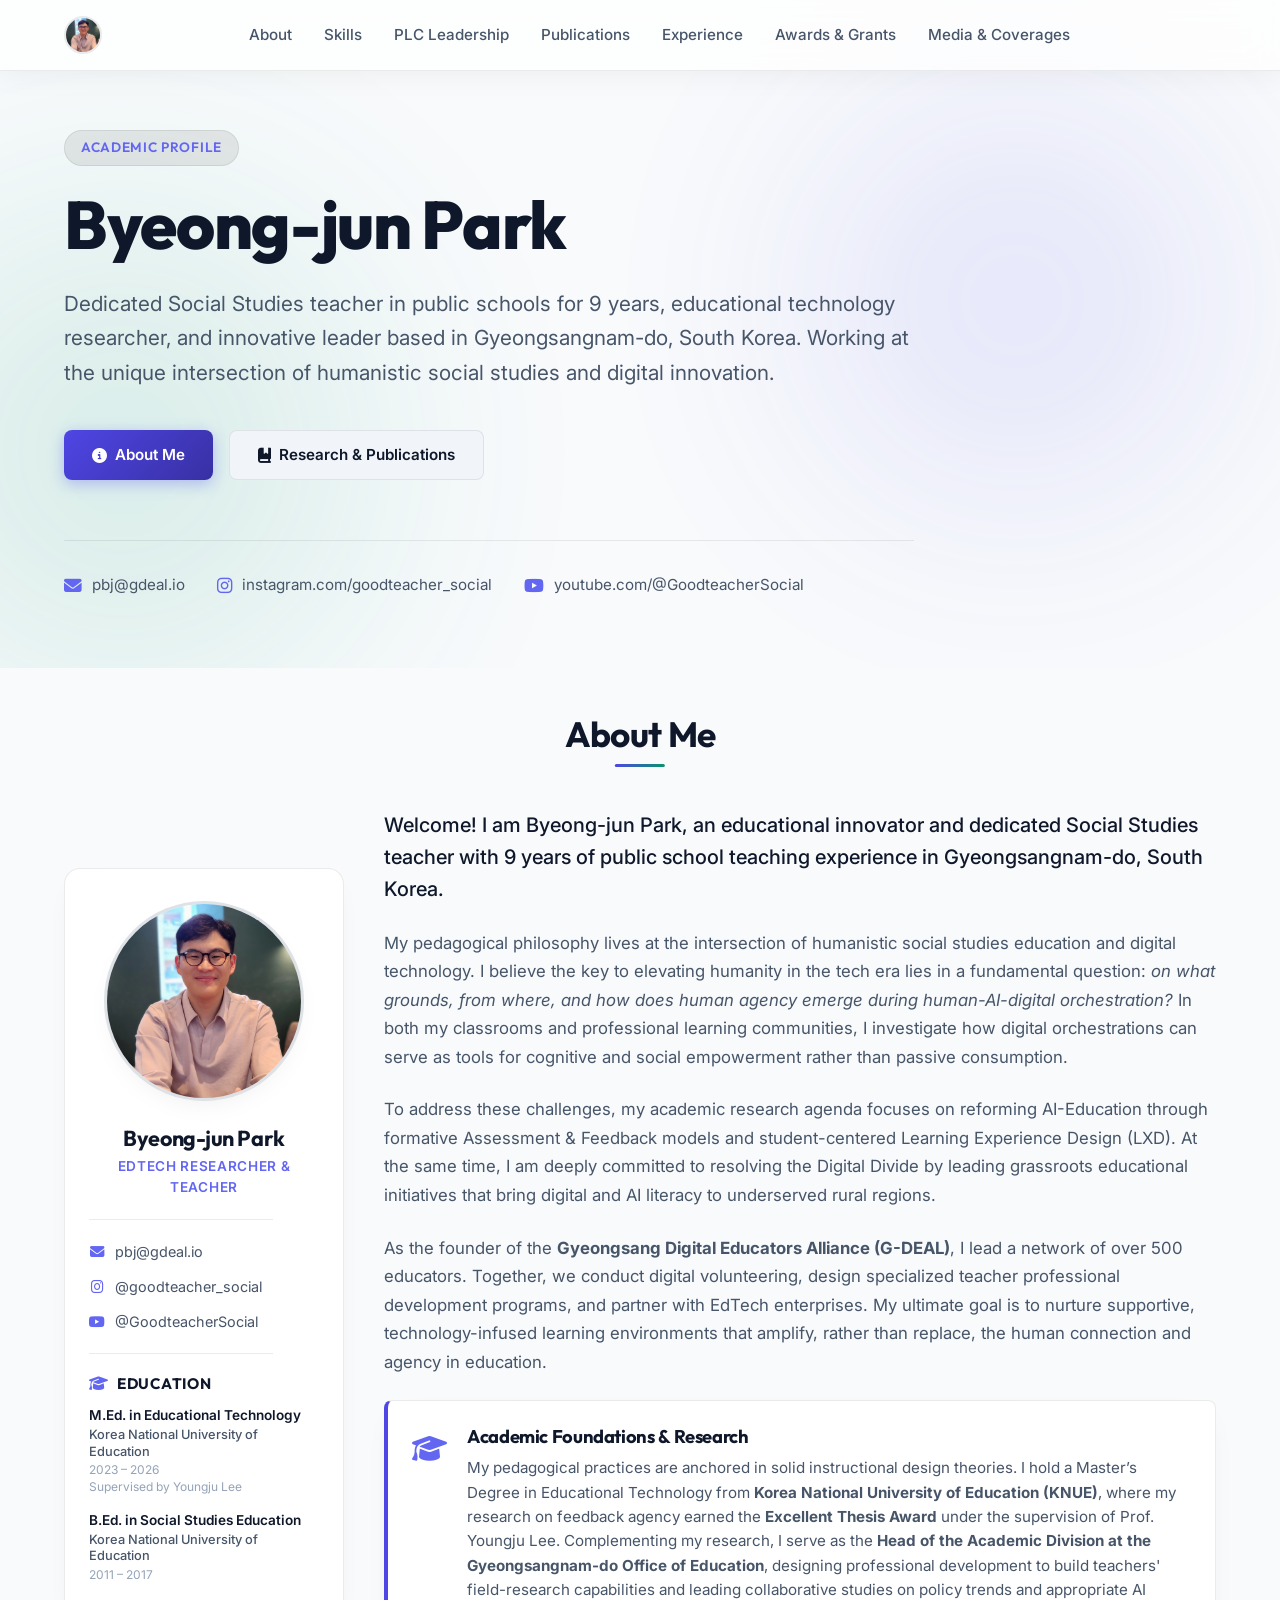
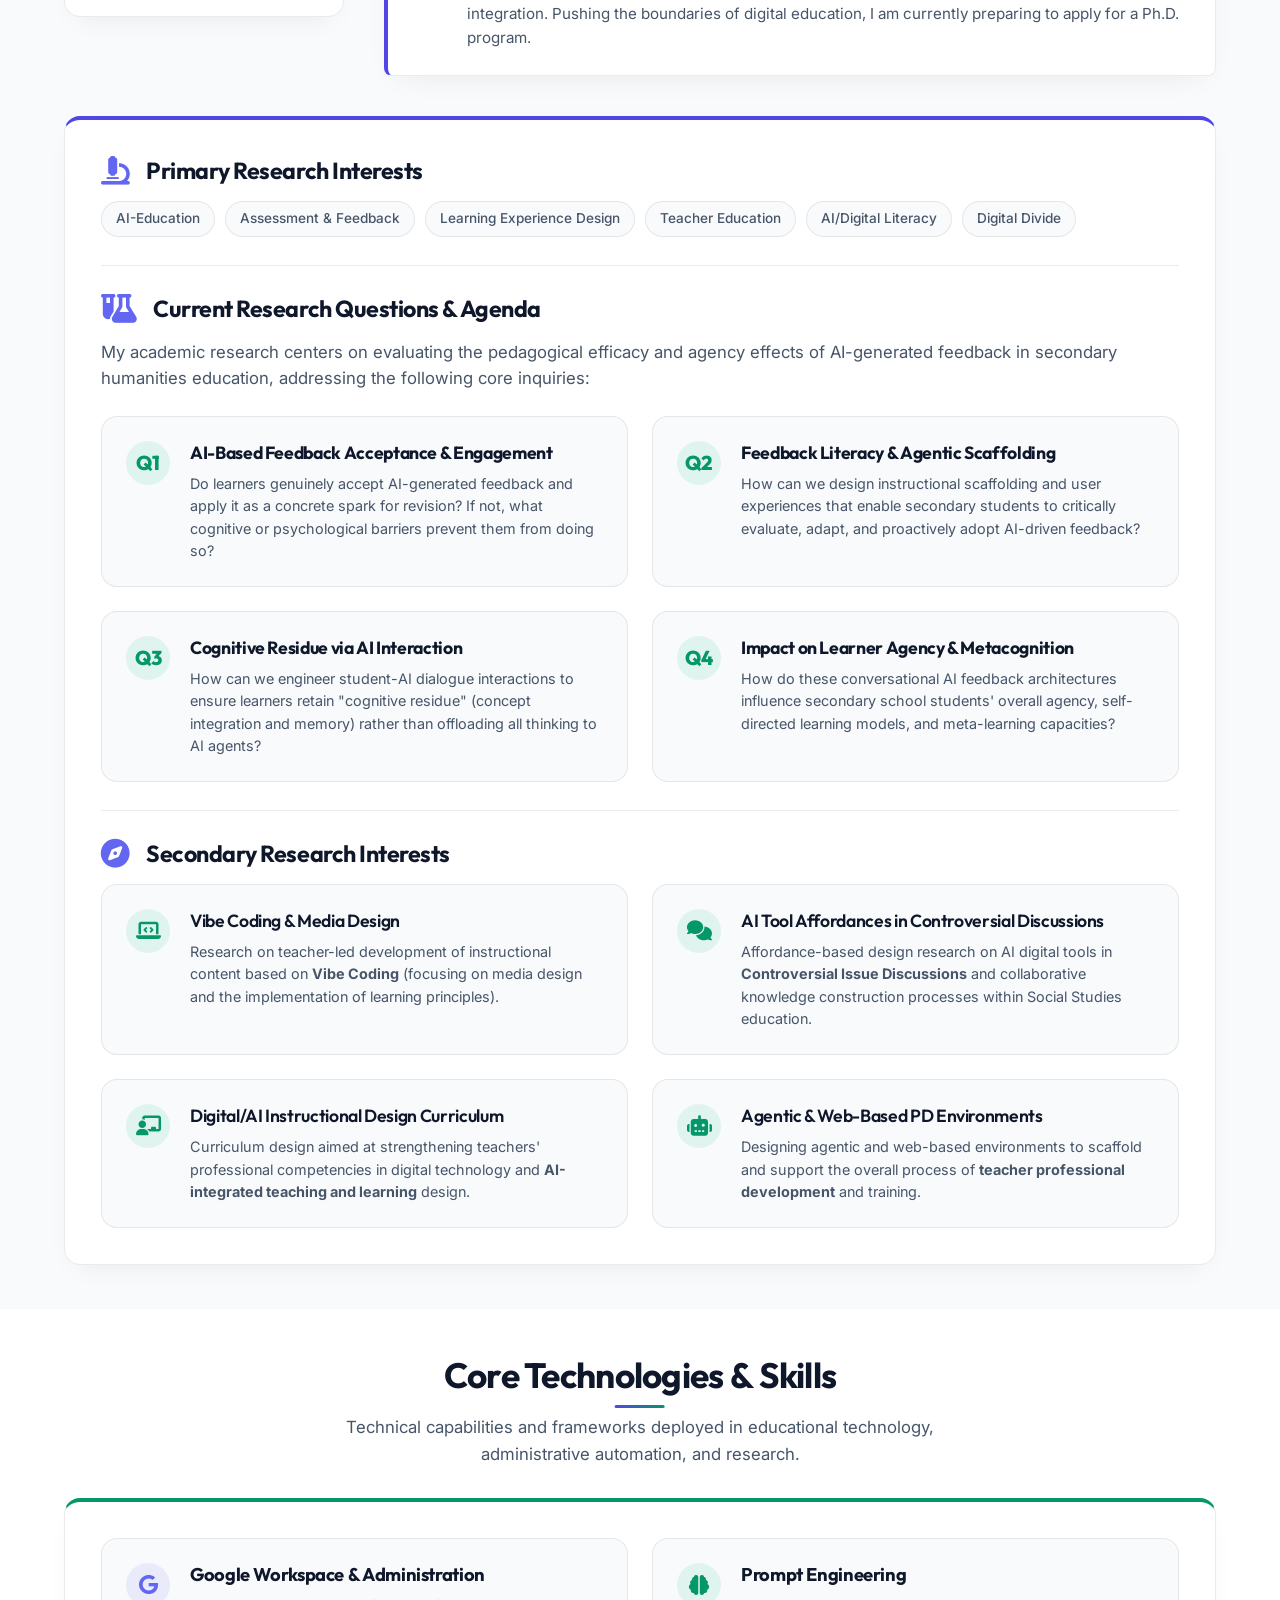
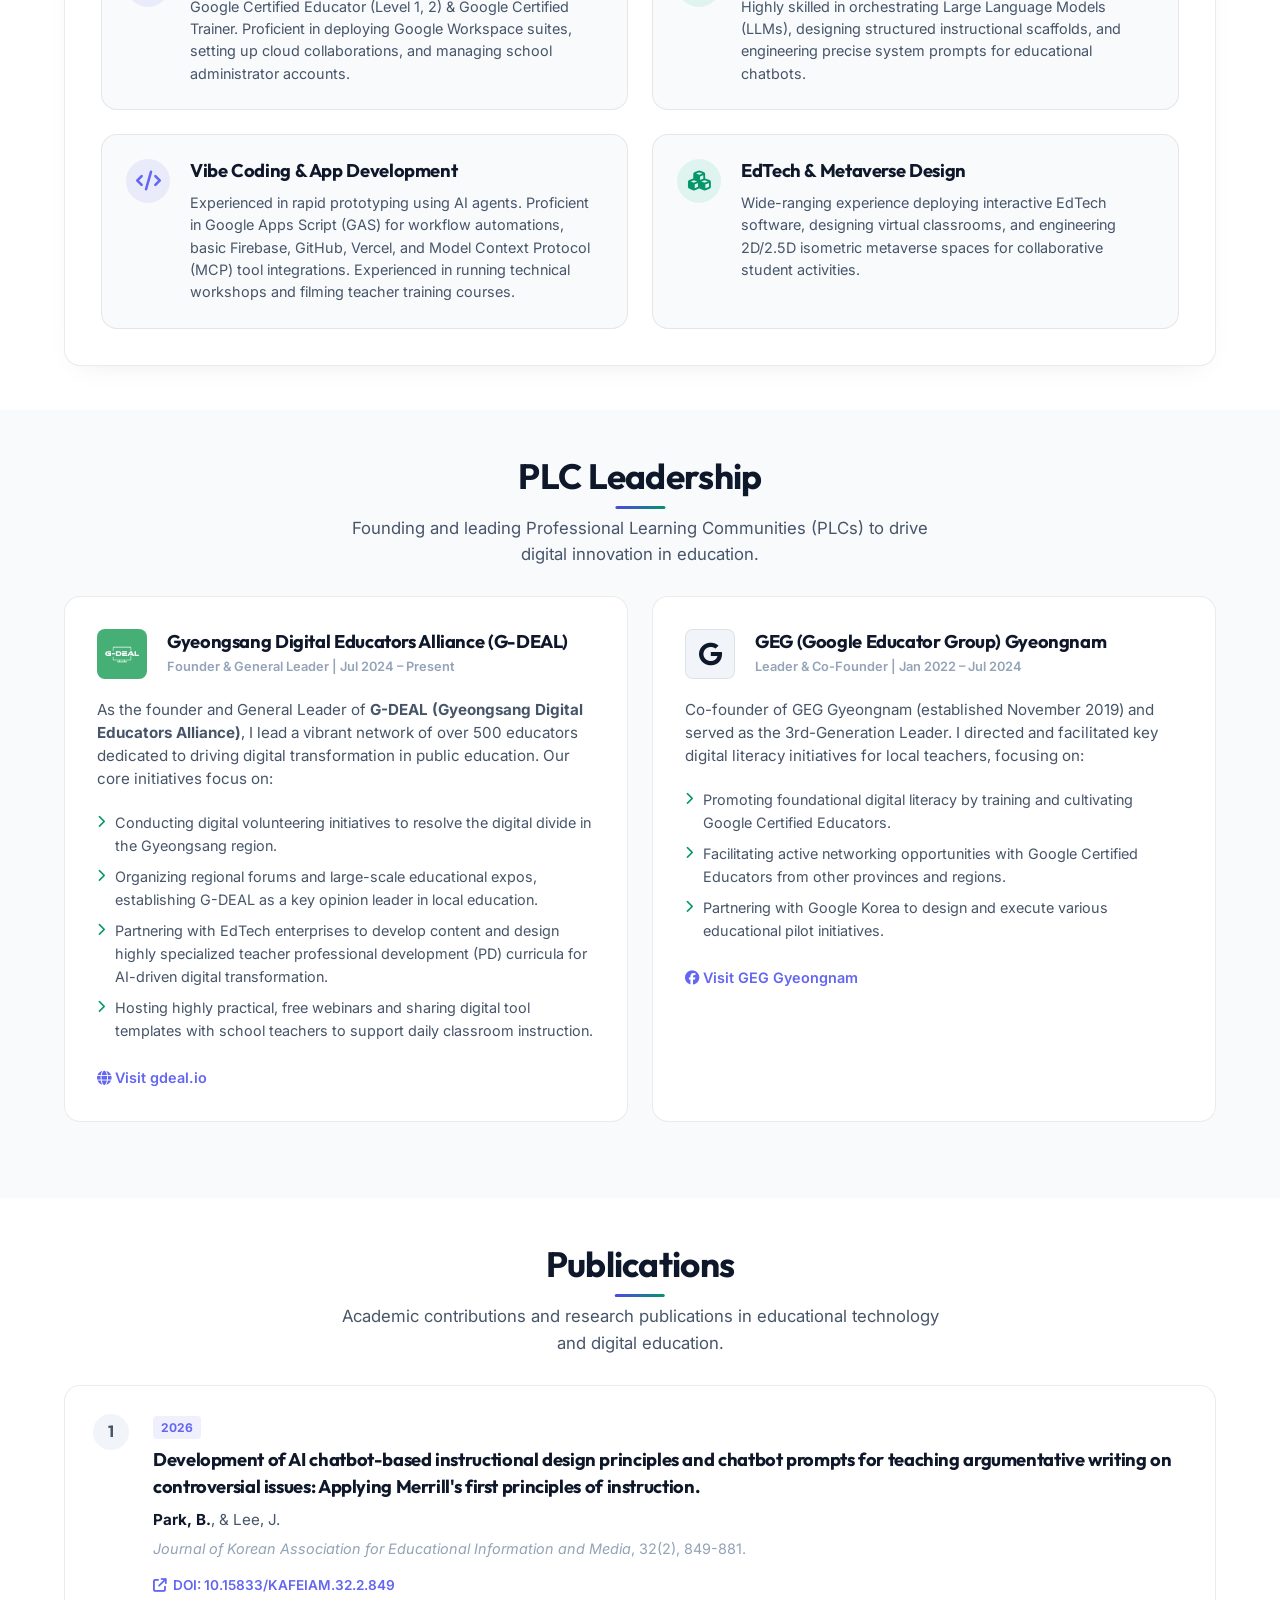
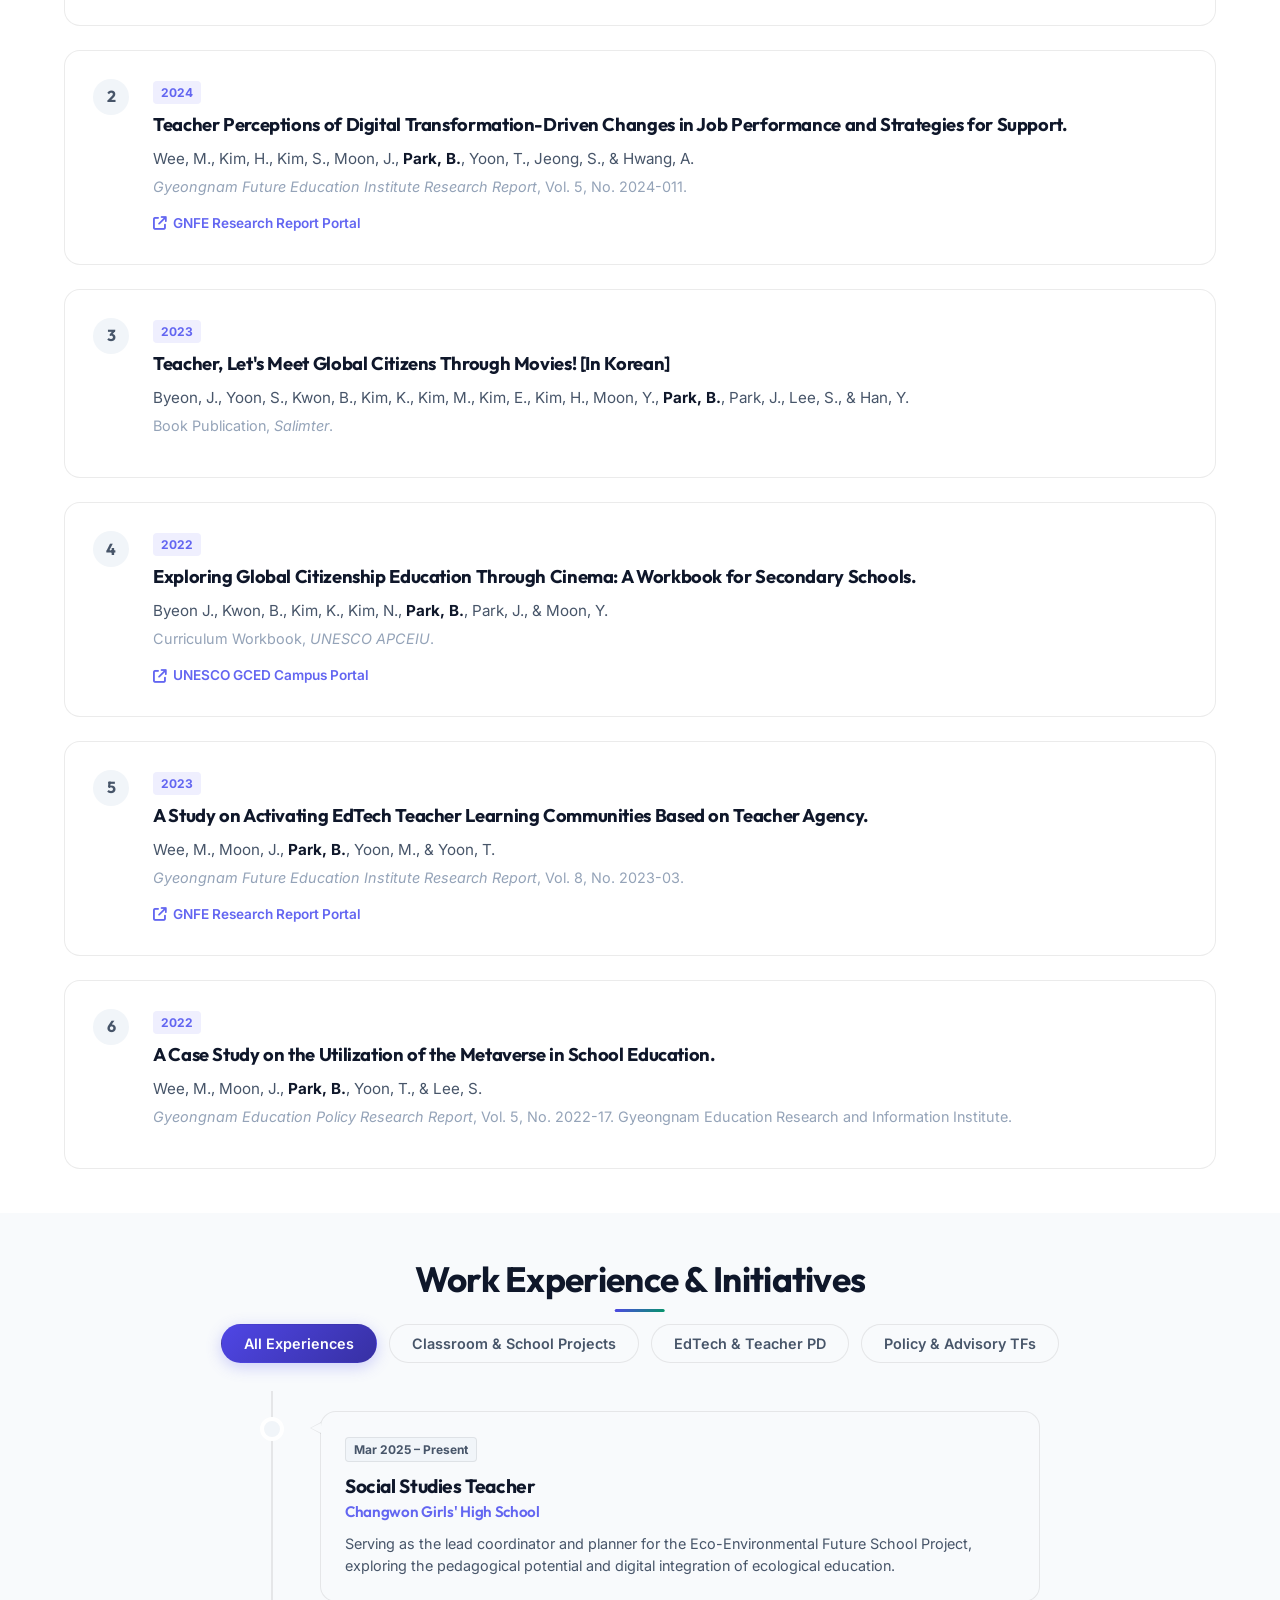
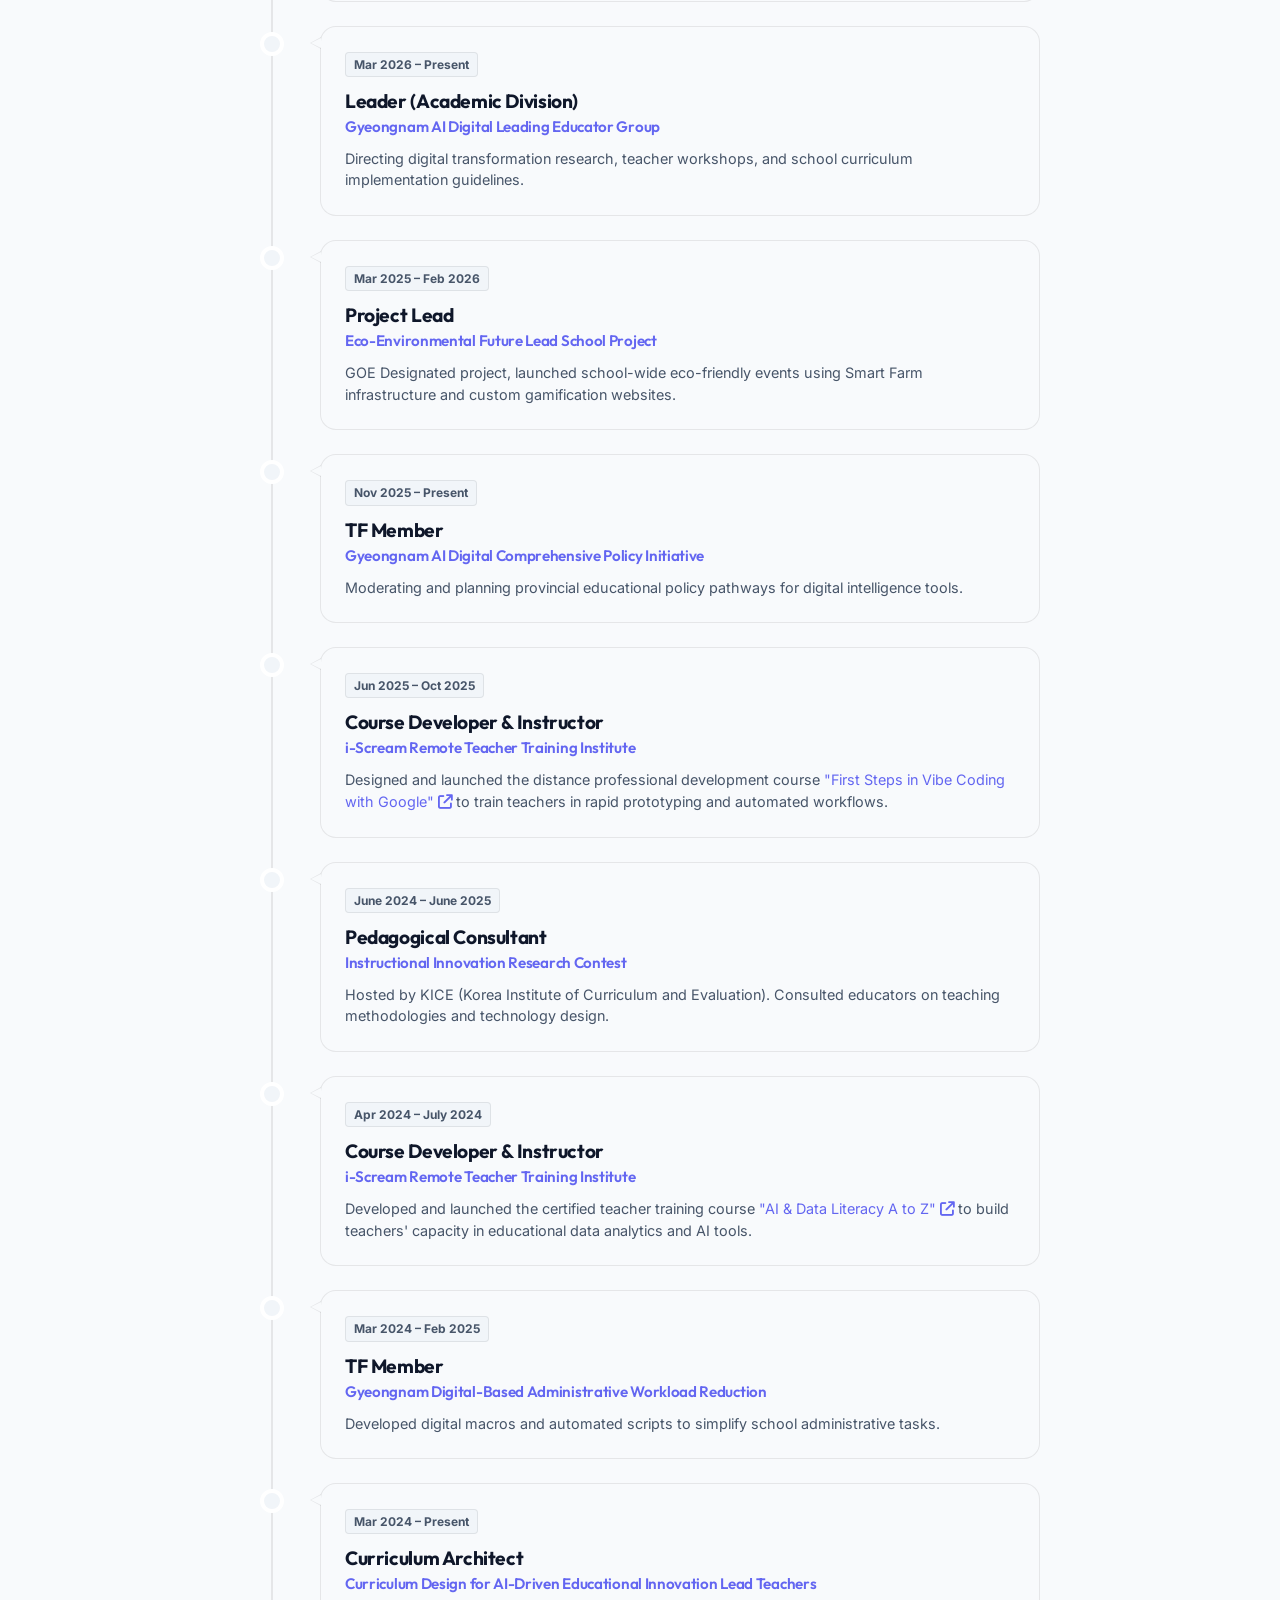
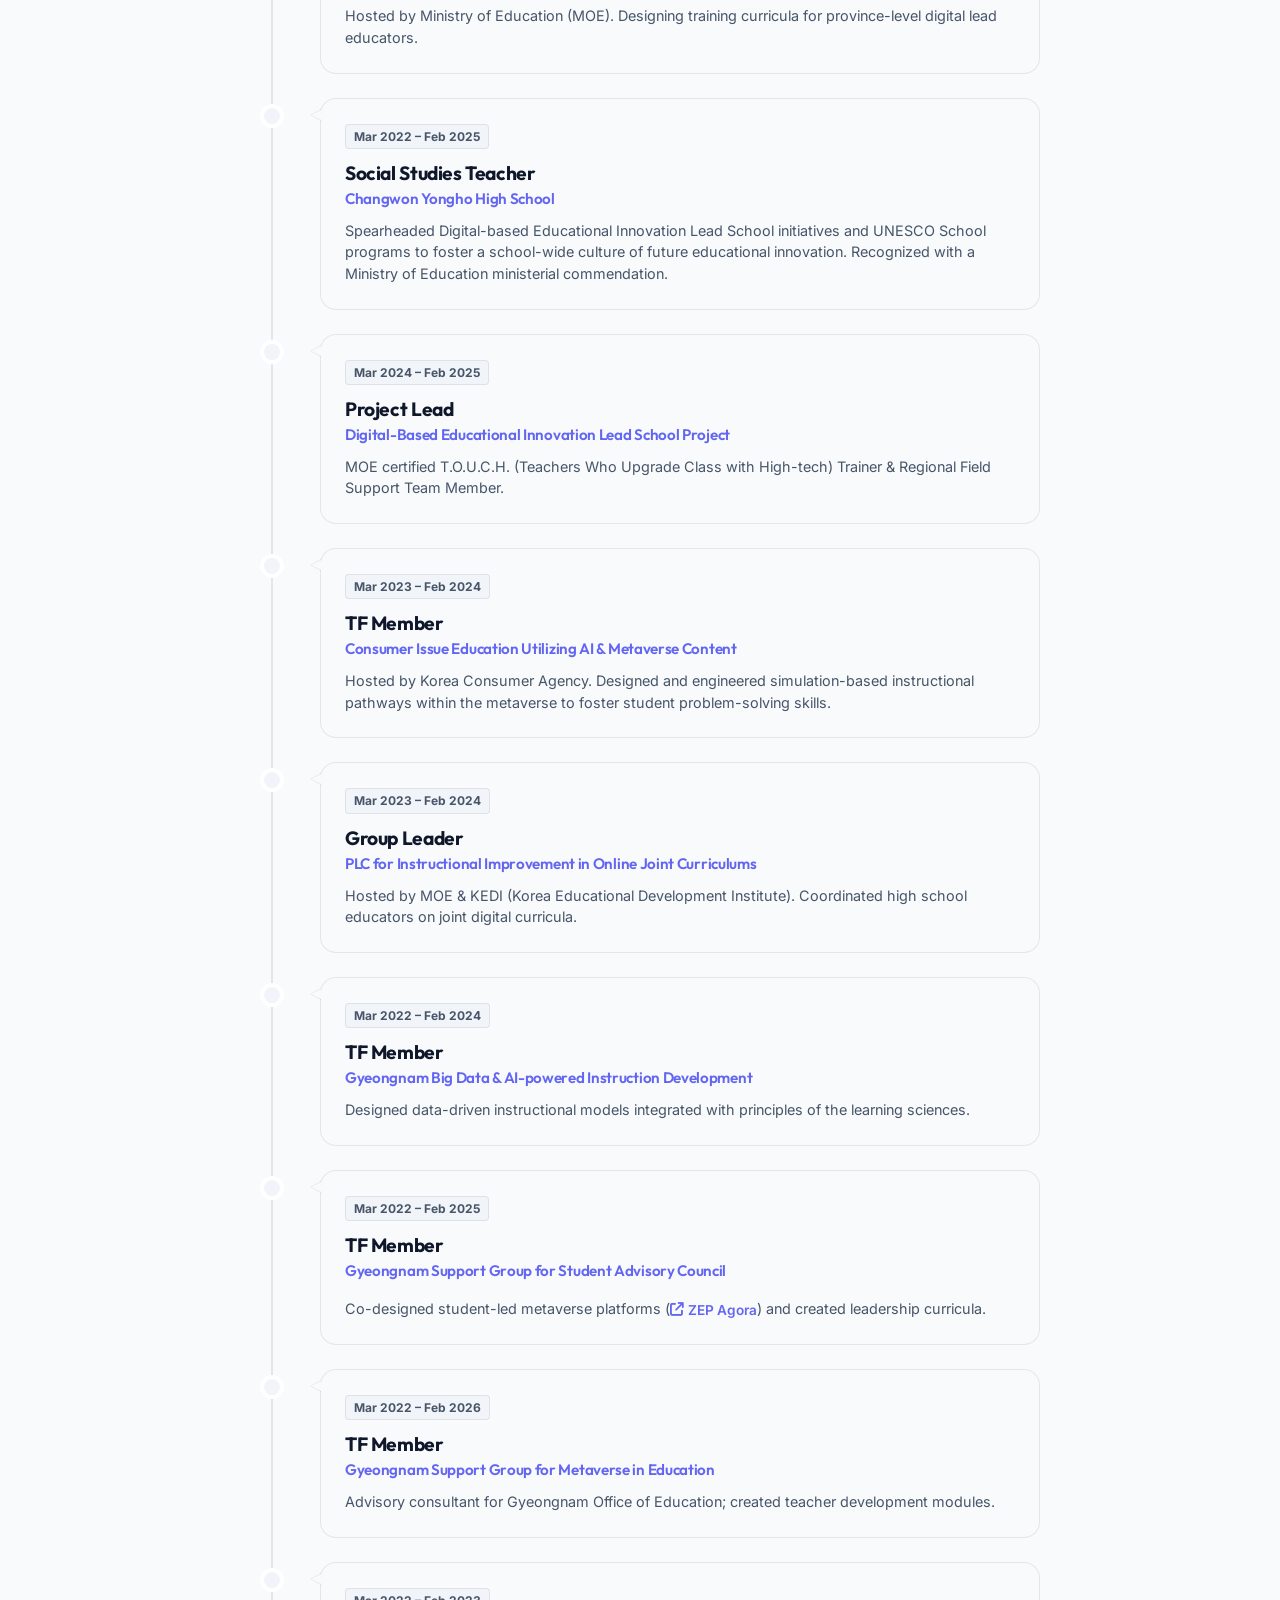
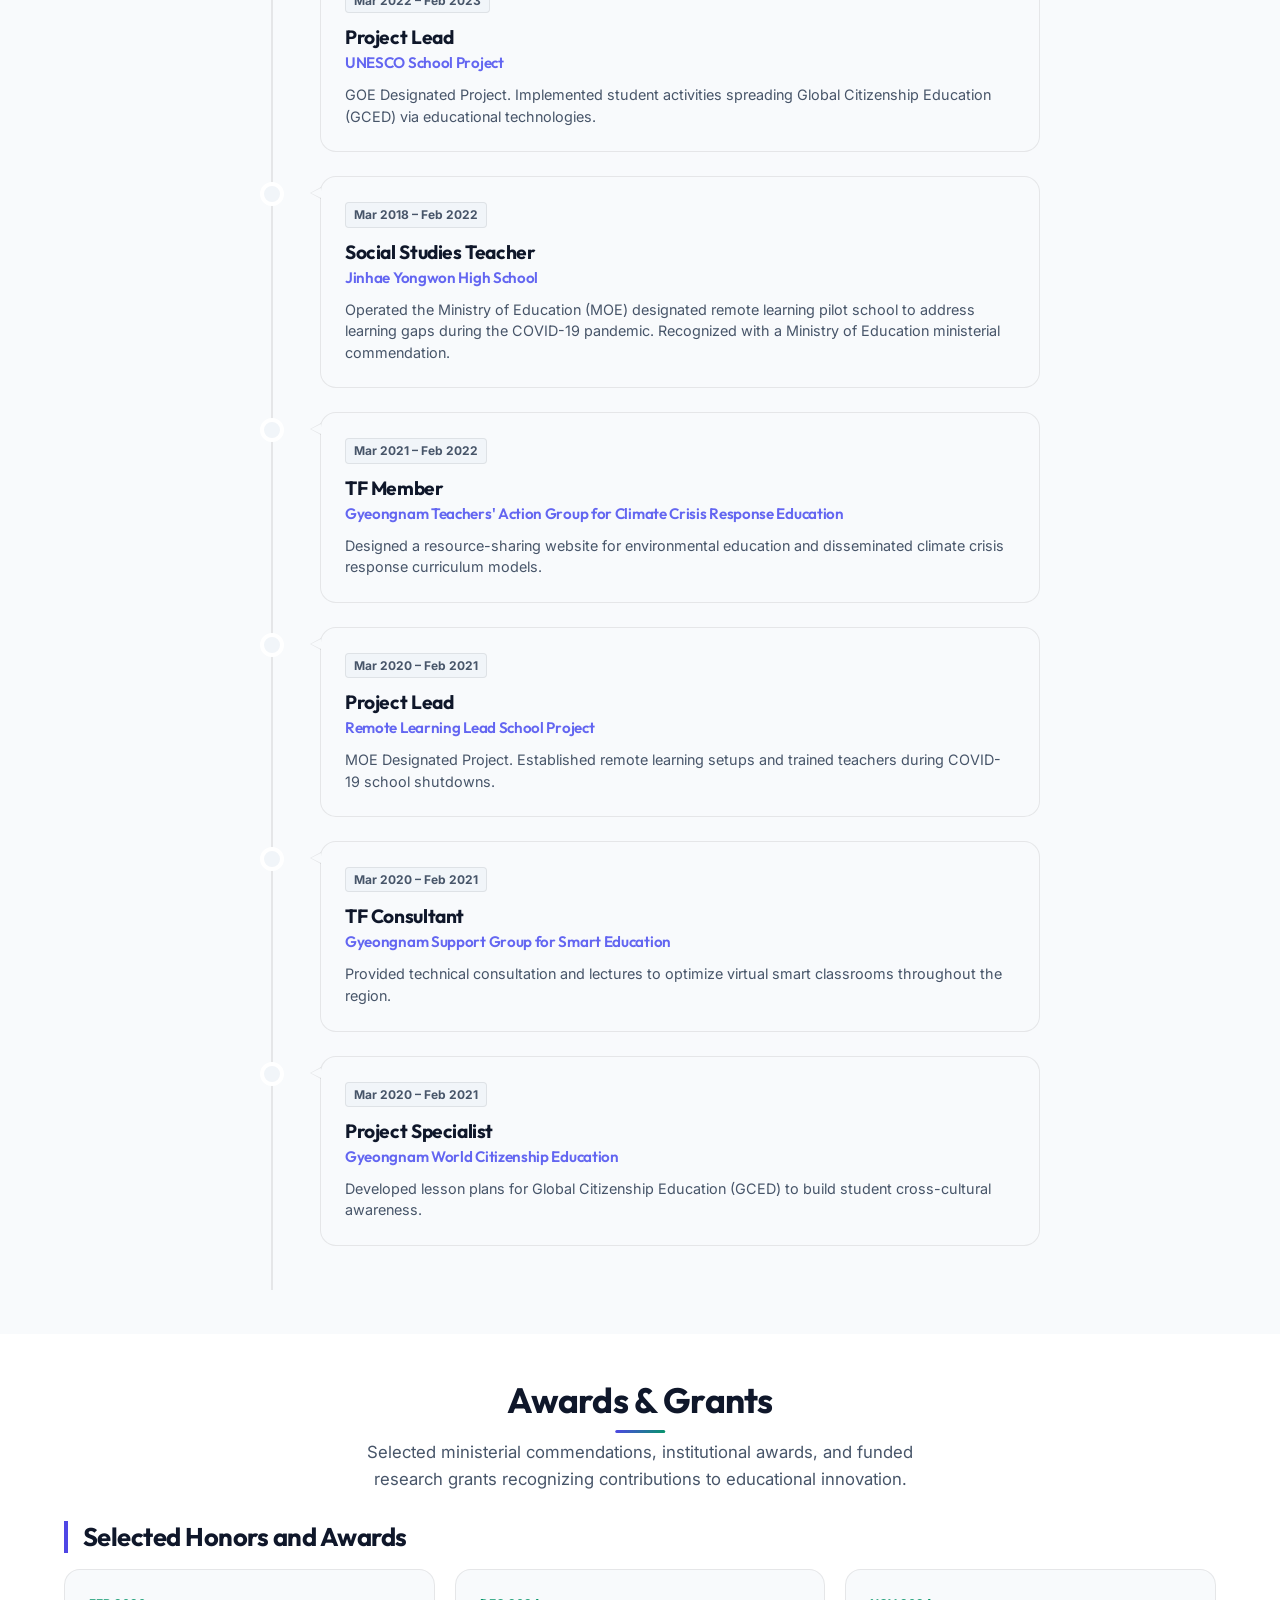
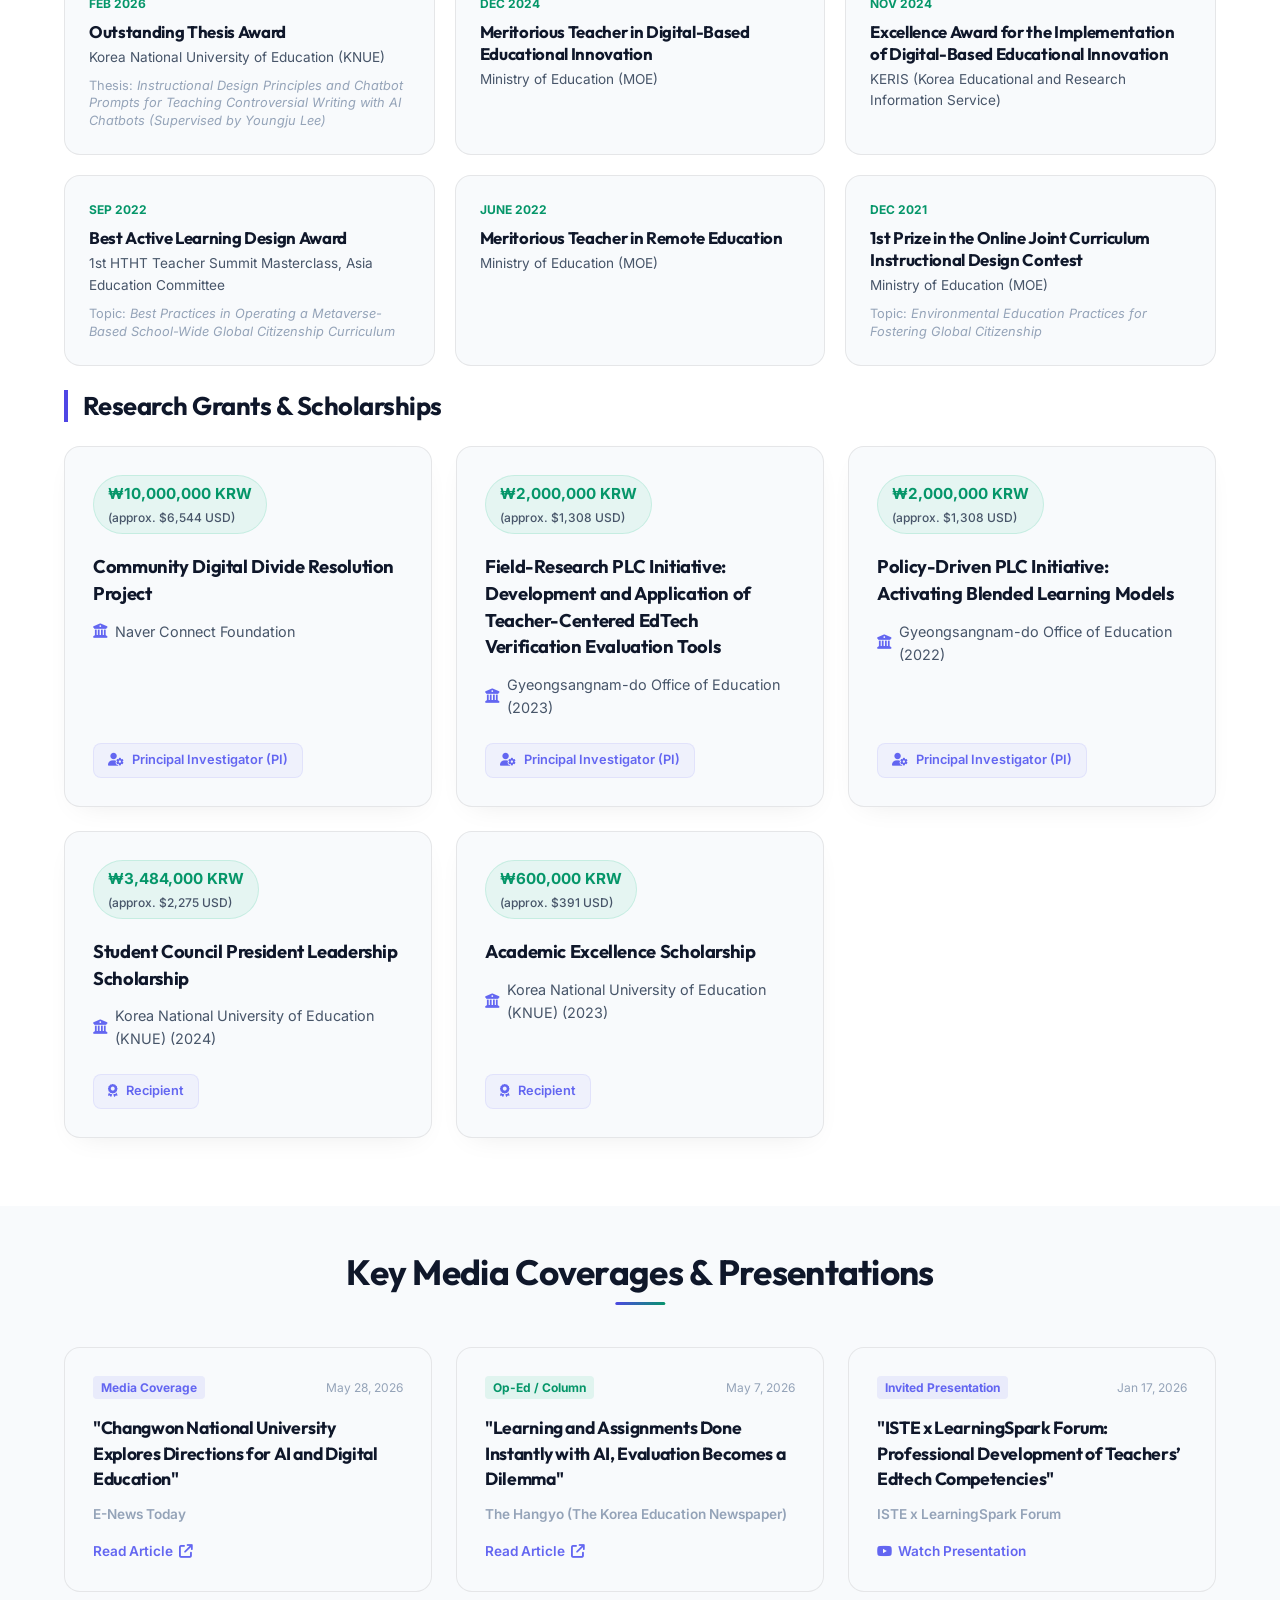
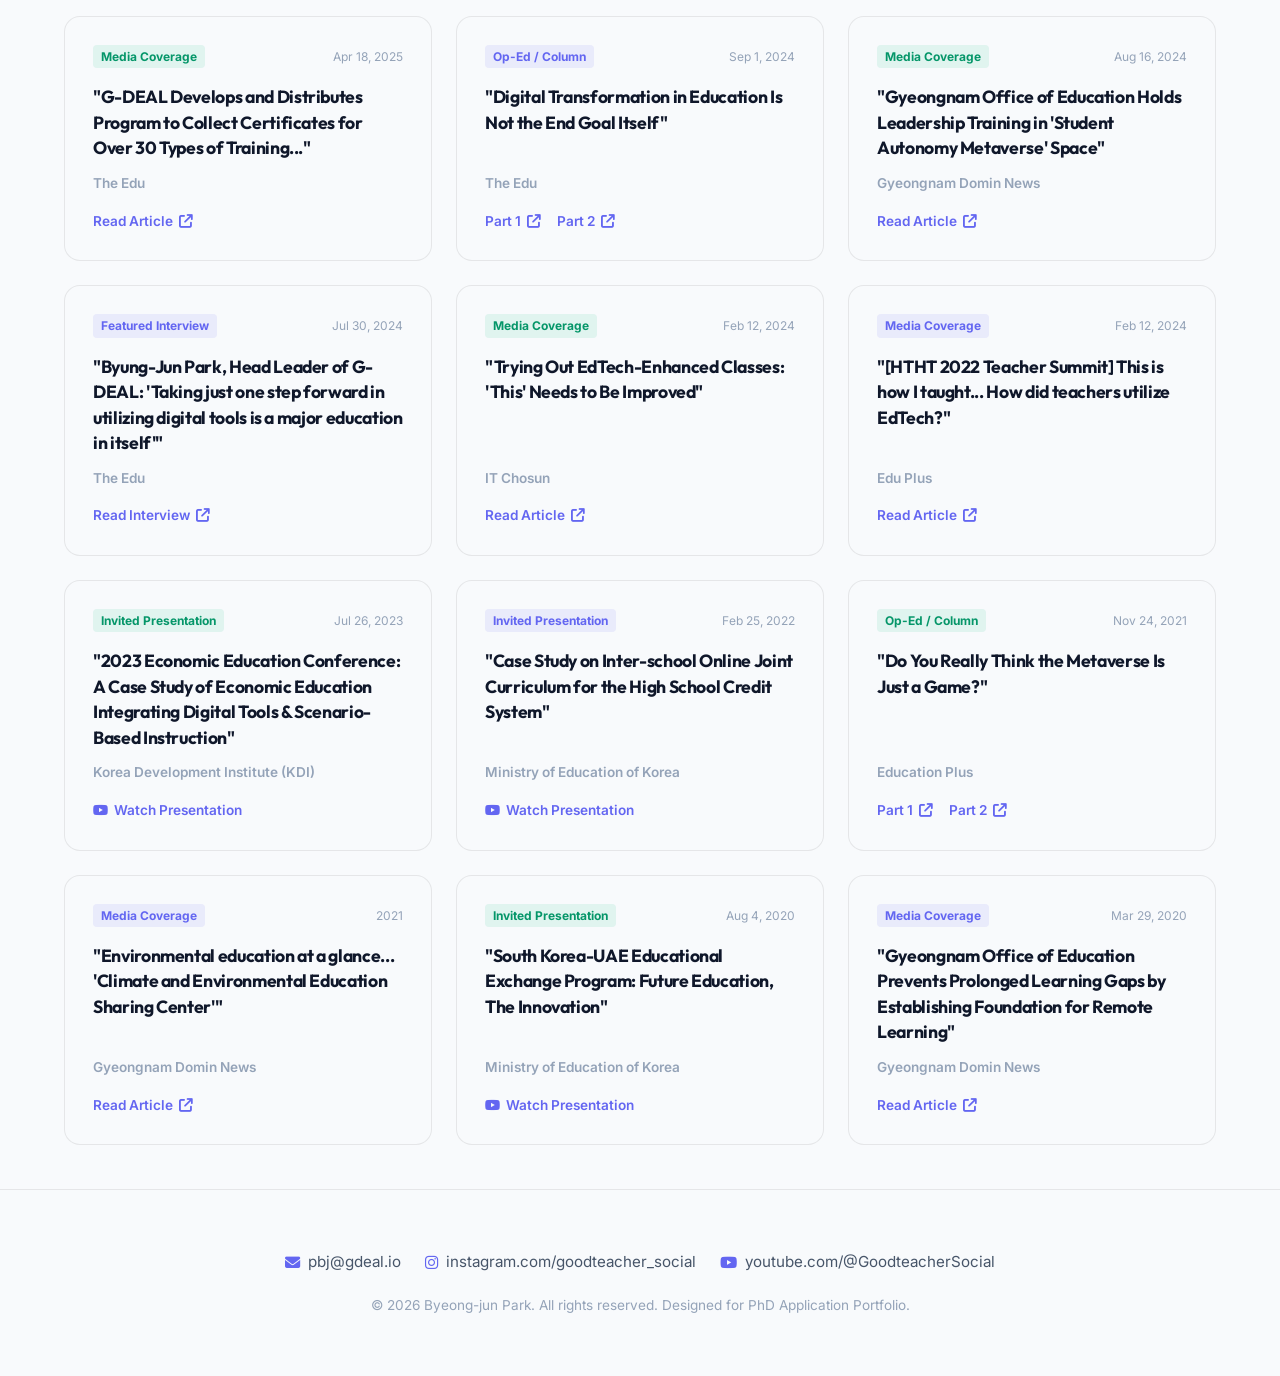
==== index.html @ 058508df "Design: center about layout items vertically for better height balance" ====
<!DOCTYPE html>
<html lang="en">
<head>
    <meta charset="UTF-8">
    <meta name="viewport" content="width=device-width, initial-scale=1.0">
    <title>Byeong-jun Park | Pioneer of EdTech & Vibe Coding</title>
    
    <!-- SEO Meta Tags -->
    <meta name="description" content="Academic profile of Byeong-jun Park: EdTech researcher, public school educator, founder of G-DEAL, and pioneer of 'Vibe Coding' in South Korea.">
    <meta name="keywords" content="Byeong-jun Park, EdTech, Vibe Coding, G-DEAL, Educational Technology, Seoul National University, SNU, KNUE, AI Education, South Korea, Portfolio">
    <meta name="author" content="Byeong-jun Park">
    
    <!-- Open Graph / Facebook -->
    <meta property="og:type" content="website">
    <meta property="og:url" content="https://byeongjunpark.github.io/introduce/">
    <meta property="og:title" content="Byeong-jun Park | Pioneer of EdTech & Vibe Coding">
    <meta property="og:description" content="Explore the educational innovations, 'Vibe Coding' projects, publications, and academic credentials of Byeong-jun Park.">
    <meta property="og:image" content="https://byeongjunpark.github.io/introduce/assets/og-image.png">

    <!-- Twitter -->
    <meta property="twitter:card" content="summary_large_image">
    <meta property="twitter:url" content="https://byeongjunpark.github.io/introduce/">
    <meta property="twitter:title" content="Byeong-jun Park | Pioneer of EdTech & Vibe Coding">
    <meta property="twitter:description" content="Explore the educational innovations, 'Vibe Coding' projects, publications, and academic credentials of Byeong-jun Park.">
    <meta property="twitter:image" content="https://byeongjunpark.github.io/introduce/assets/og-image.png">

    <!-- Google Fonts & FontAwesome -->
    <link rel="preconnect" href="https://fonts.googleapis.com">
    <link rel="preconnect" href="https://fonts.gstatic.com" crossorigin>
    <link href="https://fonts.googleapis.com/css2?family=Inter:wght@300;400;500;600;700&family=Outfit:wght@400;500;600;700;800&display=swap" rel="stylesheet">
    <link rel="stylesheet" href="https://cdnjs.cloudflare.com/ajax/libs/font-awesome/6.4.0/css/all.min.css">
    
    <!-- Stylesheet -->
    <link rel="stylesheet" href="style.css?v=1.6">
</head>
<body data-theme="light">
    <!-- Navigation -->
    <nav class="navbar" id="navbar">
        <div class="nav-container">
            <a href="#hero" class="nav-logo">
                <img src="profile.jpg" alt="Byeong-jun Park" class="nav-logo-img">
            </a>
            <ul class="nav-links">
                <li><a href="#about" class="nav-link">About</a></li>
                <li><a href="#skills" class="nav-link">Skills</a></li>
                <li><a href="#leadership-plcs" class="nav-link">PLC Leadership</a></li>
                <li><a href="#publications" class="nav-link">Publications</a></li>
                <li><a href="#experience" class="nav-link">Experience</a></li>
                <li><a href="#awards" class="nav-link">Awards & Grants</a></li>
                <li><a href="#media" class="nav-link">Media & Coverages</a></li>
            </ul>
            <div class="nav-actions">
                <button class="mobile-menu-toggle" id="mobile-menu-toggle" aria-label="Toggle navigation menu">
                    <i class="fa-solid fa-bars"></i>
                </button>
            </div>
        </div>
    </nav>

    <!-- Mobile Navigation Drawer -->
    <div class="mobile-nav" id="mobile-nav">
        <ul class="mobile-nav-links">
            <li><a href="#about" class="mobile-nav-link">About</a></li>
            <li><a href="#skills" class="mobile-nav-link">Skills</a></li>
            <li><a href="#leadership-plcs" class="mobile-nav-link">PLC Leadership</a></li>
            <li><a href="#publications" class="mobile-nav-link">Publications</a></li>
            <li><a href="#experience" class="mobile-nav-link">Experience</a></li>
            <li><a href="#awards" class="mobile-nav-link">Awards & Grants</a></li>
            <li><a href="#media" class="mobile-nav-link">Media & Coverages</a></li>
        </ul>
    </div>

    <!-- Hero Section -->
    <section class="hero-section" id="hero">
        <div class="hero-bg-shapes">
            <div class="shape shape-1"></div>
            <div class="shape shape-2"></div>
        </div>
        <div class="section-container hero-container">
            <div class="hero-content">
                <div class="badge fade-in">Academic Profile</div>
                <h1 class="hero-title fade-in">
                    Byeong-jun Park
                </h1>
                <p class="hero-subtitle fade-in">
                    Dedicated Social Studies teacher in public schools for 9 years, educational technology researcher, and innovative leader based in Gyeongsangnam-do, South Korea. Working at the unique intersection of humanistic social studies and digital innovation.
                </p>
                <div class="hero-cta fade-in">
                    <a href="#about" class="btn btn-primary"><i class="fa-solid fa-circle-info"></i> About Me</a>
                    <a href="#publications" class="btn btn-secondary"><i class="fa-solid fa-book-bookmark"></i> Research & Publications</a>
                </div>
                <div class="hero-meta fade-in">
                    <div class="meta-item">
                        <i class="fa-solid fa-envelope"></i>
                        <a href="mailto:pbj@gdeal.io">pbj@gdeal.io</a>
                    </div>
                    <div class="meta-item">
                        <i class="fa-brands fa-instagram"></i>
                        <a href="https://instagram.com/goodteacher_social" target="_blank">instagram.com/goodteacher_social</a>
                    </div>
                    <div class="meta-item">
                        <i class="fa-brands fa-youtube"></i>
                        <a href="https://www.youtube.com/@GoodteacherSocial" target="_blank">youtube.com/@GoodteacherSocial</a>
                    </div>
                </div>
            </div>
        </div>
    </section>

    <!-- About Section -->
    <section class="about-section" id="about">
        <div class="section-container">
            <h2 class="section-title text-center">About Me</h2>
            
            <div class="about-academic-layout">
                <!-- Left: Profile Photo Sidebar -->
                <div class="profile-sidebar-card">
                    <div class="profile-img-container">
                        <img src="profile.jpg" alt="Byeong-jun Park" class="profile-img" onerror="this.style.display='none'; document.getElementById('profile-fallback').style.display='flex';">
                        <div id="profile-fallback" class="profile-fallback">
                            <i class="fa-solid fa-user-tie"></i>
                            <span class="fallback-text">Photo Placeholder<br><small>Place photo as profile.jpg in main folder</small></span>
                        </div>
                    </div>
                    <div class="profile-quick-details">
                        <h3>Byeong-jun Park</h3>
                        <p class="position">EdTech Researcher & Teacher</p>
                        <div class="sidebar-divider"></div>
                        <div class="sidebar-contact-info">
                            <a href="mailto:pbj@gdeal.io"><i class="fa-solid fa-envelope"></i> pbj@gdeal.io</a>
                            <a href="https://instagram.com/goodteacher_social" target="_blank"><i class="fa-brands fa-instagram"></i> @goodteacher_social</a>
                            <a href="https://www.youtube.com/@GoodteacherSocial" target="_blank"><i class="fa-brands fa-youtube"></i> @GoodteacherSocial</a>
                        </div>
                        <div class="sidebar-divider"></div>
                        <div class="sidebar-education">
                            <h4><i class="fa-solid fa-graduation-cap"></i> Education</h4>
                            <div class="edu-item">
                                <span class="edu-degree">M.Ed. in Educational Technology</span>
                                <span class="edu-school">Korea National University of Education</span>
                                <span class="edu-meta">2023 – 2026<br><small>Supervised by Youngju Lee</small></span>
                            </div>
                            <div class="edu-item">
                                <span class="edu-degree">B.Ed. in Social Studies Education</span>
                                <span class="edu-school">Korea National University of Education</span>
                                <span class="edu-meta">2011 – 2017</span>
                            </div>
                        </div>
                    </div>
                </div>

                <!-- Right: Detailed Credentials & Narrative -->
                <div class="about-academic-text">
                    <p class="lead">
                        Welcome! I am Byeong-jun Park, an educational innovator and dedicated Social Studies teacher with 9 years of public school teaching experience in Gyeongsangnam-do, South Korea.
                    </p>
                    <p>
                        My pedagogical philosophy lives at the intersection of humanistic social studies education and digital technology. I believe the key to elevating humanity in the tech era lies in a fundamental question: <em>on what grounds, from where, and how does human agency emerge during human-AI-digital orchestration?</em> In both my classrooms and professional learning communities, I investigate how digital orchestrations can serve as tools for cognitive and social empowerment rather than passive consumption.
                    </p>
                    <p>
                        To address these challenges, my academic research agenda focuses on reforming AI-Education through formative Assessment & Feedback models and student-centered Learning Experience Design (LXD). At the same time, I am deeply committed to resolving the Digital Divide by leading grassroots educational initiatives that bring digital and AI literacy to underserved rural regions.
                    </p>
                    <p>
                        As the founder of the <strong>Gyeongsang Digital Educators Alliance (G-DEAL)</strong>, I lead a network of over 500 educators. Together, we conduct digital volunteering, design specialized teacher professional development programs, and partner with EdTech enterprises. My ultimate goal is to nurture supportive, technology-infused learning environments that amplify, rather than replace, the human connection and agency in education.
                    </p>
                    
                    <div class="academic-callout">
                        <div class="callout-icon"><i class="fa-solid fa-graduation-cap"></i></div>
                        <div class="callout-content">
                            <h4>Academic Foundations & Research</h4>
                            <p>
                                My pedagogical practices are anchored in solid instructional design theories. I hold a Master’s Degree in Educational Technology from <strong>Korea National University of Education (KNUE)</strong>, where my research on feedback agency earned the <strong>Excellent Thesis Award</strong> under the supervision of Prof. Youngju Lee. Complementing my research, I serve as the <strong>Head of the Academic Division at the Gyeongsangnam-do Office of Education</strong>, designing professional development to build teachers' field-research capabilities and leading collaborative studies on policy trends and appropriate AI integration. Pushing the boundaries of digital education, I am currently preparing to apply for a Ph.D. program.
                            </p>
                        </div>
                    </div>

                </div>
            </div>

            <!-- Research Agenda block -->
            <div class="research-agenda-block">
                <div class="interests-container">
                    <div class="agenda-header">
                        <i class="fa-solid fa-microscope"></i>
                        <h3>Primary Research Interests</h3>
                    </div>
                    <div class="interests-tags" style="margin-top: 16px;">
                        <span class="interest-tag">AI-Education</span>
                        <span class="interest-tag">Assessment & Feedback</span>
                        <span class="interest-tag">Learning Experience Design</span>
                        <span class="interest-tag">Teacher Education</span>
                        <span class="interest-tag">AI/Digital Literacy</span>
                        <span class="interest-tag">Digital Divide</span>
                    </div>
                </div>

                <div class="interests-divider"></div>

                <div class="agenda-header">
                    <i class="fa-solid fa-flask-vial"></i>
                    <h3>Current Research Questions & Agenda</h3>
                </div>
                <p class="agenda-intro">My academic research centers on evaluating the pedagogical efficacy and agency effects of AI-generated feedback in secondary humanities education, addressing the following core inquiries:</p>
                <div class="agenda-grid">
                    <div class="agenda-card-item">
                        <span class="agenda-num">Q1</span>
                        <div class="agenda-body">
                            <h4>AI-Based Feedback Acceptance & Engagement</h4>
                            <p>Do learners genuinely accept AI-generated feedback and apply it as a concrete spark for revision? If not, what cognitive or psychological barriers prevent them from doing so?</p>
                        </div>
                    </div>
                    <div class="agenda-card-item">
                        <span class="agenda-num">Q2</span>
                        <div class="agenda-body">
                            <h4>Feedback Literacy & Agentic Scaffolding</h4>
                            <p>How can we design instructional scaffolding and user experiences that enable secondary students to critically evaluate, adapt, and proactively adopt AI-driven feedback?</p>
                        </div>
                    </div>
                    <div class="agenda-card-item">
                        <span class="agenda-num">Q3</span>
                        <div class="agenda-body">
                            <h4>Cognitive Residue via AI Interaction</h4>
                            <p>How can we engineer student-AI dialogue interactions to ensure learners retain "cognitive residue" (concept integration and memory) rather than offloading all thinking to AI agents?</p>
                        </div>
                    </div>
                    <div class="agenda-card-item">
                        <span class="agenda-num">Q4</span>
                        <div class="agenda-body">
                            <h4>Impact on Learner Agency & Metacognition</h4>
                            <p>How do these conversational AI feedback architectures influence secondary school students' overall agency, self-directed learning models, and meta-learning capacities?</p>
                        </div>
                    </div>
                </div>

                <div class="interests-divider"></div>

                <!-- Secondary Research Interests -->
                <div class="secondary-interests-section">
                    <div class="agenda-header">
                        <i class="fa-solid fa-compass"></i>
                        <h3>Secondary Research Interests</h3>
                    </div>
                    <div class="secondary-interests-grid">
                        <div class="secondary-card-item">
                            <div class="secondary-icon-badge">
                                <i class="fa-solid fa-laptop-code"></i>
                            </div>
                            <div class="secondary-body">
                                <h4>Vibe Coding & Media Design</h4>
                                <p>Research on teacher-led development of instructional content based on <strong>Vibe Coding</strong> (focusing on media design and the implementation of learning principles).</p>
                            </div>
                        </div>
                        <div class="secondary-card-item">
                            <div class="secondary-icon-badge">
                                <i class="fa-solid fa-comments"></i>
                            </div>
                            <div class="secondary-body">
                                <h4>AI Tool Affordances in Controversial Discussions</h4>
                                <p>Affordance-based design research on AI digital tools in <strong>Controversial Issue Discussions</strong> and collaborative knowledge construction processes within Social Studies education.</p>
                            </div>
                        </div>
                        <div class="secondary-card-item">
                            <div class="secondary-icon-badge">
                                <i class="fa-solid fa-chalkboard-user"></i>
                            </div>
                            <div class="secondary-body">
                                <h4>Digital/AI Instructional Design Curriculum</h4>
                                <p>Curriculum design aimed at strengthening teachers' professional competencies in digital technology and <strong>AI-integrated teaching and learning</strong> design.</p>
                            </div>
                        </div>
                        <div class="secondary-card-item">
                            <div class="secondary-icon-badge">
                                <i class="fa-solid fa-robot"></i>
                            </div>
                            <div class="secondary-body">
                                <h4>Agentic & Web-Based PD Environments</h4>
                                <p>Designing agentic and web-based environments to scaffold and support the overall process of <strong>teacher professional development</strong> and training.</p>
                            </div>
                        </div>
                    </div>
                </div>
            </div>
        </div>
    </section>

    <!-- Skills Section -->
    <section class="skills-section" id="skills">
        <div class="section-container">
            <h2 class="section-title text-center">Core Technologies & Skills</h2>
            <p class="section-subtitle text-center">
                Technical capabilities and frameworks deployed in educational technology, administrative automation, and research.
            </p>
            <div class="skills-block">
                <div class="skills-grid-detailed">
                    <!-- Skill 1 -->
                    <div class="skill-item-card">
                        <span class="skill-item-icon"><i class="fa-brands fa-google"></i></span>
                        <div class="skill-item-body">
                            <h4>Google Workspace & Administration</h4>
                            <p>Google Certified Educator (Level 1, 2) & Google Certified Trainer. Proficient in deploying Google Workspace suites, setting up cloud collaborations, and managing school administrator accounts.</p>
                        </div>
                    </div>
                    <!-- Skill 2 -->
                    <div class="skill-item-card">
                        <span class="skill-item-icon"><i class="fa-solid fa-brain"></i></span>
                        <div class="skill-item-body">
                            <h4>Prompt Engineering</h4>
                            <p>Highly skilled in orchestrating Large Language Models (LLMs), designing structured instructional scaffolds, and engineering precise system prompts for educational chatbots.</p>
                        </div>
                    </div>
                    <!-- Skill 3 -->
                    <div class="skill-item-card">
                        <span class="skill-item-icon"><i class="fa-solid fa-code"></i></span>
                        <div class="skill-item-body">
                            <h4>Vibe Coding & App Development</h4>
                            <p>Experienced in rapid prototyping using AI agents. Proficient in Google Apps Script (GAS) for workflow automations, basic Firebase, GitHub, Vercel, and Model Context Protocol (MCP) tool integrations. Experienced in running technical workshops and filming teacher training courses.</p>
                        </div>
                    </div>
                    <!-- Skill 5 -->
                    <div class="skill-item-card">
                        <span class="skill-item-icon"><i class="fa-solid fa-cubes"></i></span>
                        <div class="skill-item-body">
                            <h4>EdTech & Metaverse Design</h4>
                            <p>Wide-ranging experience deploying interactive EdTech software, designing virtual classrooms, and engineering 2D/2.5D isometric metaverse spaces for collaborative student activities.</p>
                        </div>
                    </div>
                </div>
            </div>
        </div>
    </section>

    <!-- Leadership in PLCs Section -->
    <section class="leadership-plcs-section" id="leadership-plcs">
        <div class="section-container">
            <h2 class="section-title text-center">PLC Leadership</h2>
            <p class="section-subtitle text-center">Founding and leading Professional Learning Communities (PLCs) to drive digital innovation in education.</p>
            
            <div class="leadership-grid">
                <!-- Org 1 -->
                <div class="leader-card">
                    <div class="leader-card-header">
                        <div class="leader-logo-container gdeal-logo-container">
                            <img src="gdeal_logo.svg" alt="G-DEAL Logo" class="leader-logo-img">
                        </div>
                        <div>
                            <h4>Gyeongsang Digital Educators Alliance (G-DEAL)</h4>
                            <span class="leader-role">Founder & General Leader | Jul 2024 – Present</span>
                        </div>
                    </div>
                    <p class="leader-desc">
                        As the founder and General Leader of <strong>G-DEAL (Gyeongsang Digital Educators Alliance)</strong>, I lead a vibrant network of over 500 educators dedicated to driving digital transformation in public education. Our core initiatives focus on:
                    </p>
                    <ul class="styled-list leader-desc-list" style="margin-bottom: 24px; padding-left: 0;">
                        <li><i class="fa-solid fa-chevron-right"></i> Conducting digital volunteering initiatives to resolve the digital divide in the Gyeongsang region.</li>
                        <li><i class="fa-solid fa-chevron-right"></i> Organizing regional forums and large-scale educational expos, establishing G-DEAL as a key opinion leader in local education.</li>
                        <li><i class="fa-solid fa-chevron-right"></i> Partnering with EdTech enterprises to develop content and design highly specialized teacher professional development (PD) curricula for AI-driven digital transformation.</li>
                        <li><i class="fa-solid fa-chevron-right"></i> Hosting highly practical, free webinars and sharing digital tool templates with school teachers to support daily classroom instruction.</li>
                    </ul>
                    <div class="leader-link">
                        <a href="https://gdeal.io" target="_blank"><i class="fa-solid fa-globe"></i> Visit gdeal.io</a>
                    </div>
                </div>
                <!-- Org 2 -->
                <div class="leader-card">
                    <div class="leader-card-header">
                        <div class="leader-logo-container"><i class="fa-brands fa-google"></i></div>
                        <div>
                            <h4>GEG (Google Educator Group) Gyeongnam</h4>
                            <span class="leader-role">Leader & Co-Founder | Jan 2022 – Jul 2024</span>
                        </div>
                    </div>
                    <p class="leader-desc">
                        Co-founder of GEG Gyeongnam (established November 2019) and served as the 3rd-Generation Leader. I directed and facilitated key digital literacy initiatives for local teachers, focusing on:
                    </p>
                    <ul class="styled-list leader-desc-list" style="margin-bottom: 24px; padding-left: 0;">
                        <li><i class="fa-solid fa-chevron-right"></i> Promoting foundational digital literacy by training and cultivating Google Certified Educators.</li>
                        <li><i class="fa-solid fa-chevron-right"></i> Facilitating active networking opportunities with Google Certified Educators from other provinces and regions.</li>
                        <li><i class="fa-solid fa-chevron-right"></i> Partnering with Google Korea to design and execute various educational pilot initiatives.</li>
                    </ul>
                    <div class="leader-link">
                        <a href="https://www.facebook.com/groups/geggyeongnam/" target="_blank"><i class="fa-brands fa-facebook"></i> Visit GEG Gyeongnam</a>
                    </div>
                </div>
            </div>
        </div>
    </section>

    <!-- Publications Section -->
    <section class="publications-section" id="publications">
        <div class="section-container">
            <h2 class="section-title text-center">Publications</h2>
            <p class="section-subtitle text-center">Academic contributions and research publications in educational technology and digital education.</p>
            
            <div class="publications-list">
                <!-- Pub 1 -->
                <div class="pub-item">
                    <span class="pub-num">1</span>
                    <div class="pub-details">
                        <span class="pub-date">2026</span>
                        <h4 class="pub-title">Development of AI chatbot-based instructional design principles and chatbot prompts for teaching argumentative writing on controversial issues: Applying Merrill's first principles of instruction.</h4>
                        <p class="pub-authors"><strong>Park, B.</strong>, & Lee, J.</p>
                        <p class="pub-journal"><em>Journal of Korean Association for Educational Information and Media</em>, 32(2), 849-881.</p>
                        <a href="http://dx.doi.org/10.15833/KAFEIAM.32.2.849" target="_blank" class="pub-doi"><i class="fa-solid fa-arrow-up-right-from-square"></i> DOI: 10.15833/KAFEIAM.32.2.849</a>
                    </div>
                </div>
                <!-- Pub 2 -->
                <div class="pub-item">
                    <span class="pub-num">2</span>
                    <div class="pub-details">
                        <span class="pub-date">2024</span>
                        <h4 class="pub-title">Teacher Perceptions of Digital Transformation-Driven Changes in Job Performance and Strategies for Support.</h4>
                        <p class="pub-authors">Wee, M., Kim, H., Kim, S., Moon, J., <strong>Park, B.</strong>, Yoon, T., Jeong, S., & Hwang, A.</p>
                        <p class="pub-journal"><em>Gyeongnam Future Education Institute Research Report</em>, Vol. 5, No. 2024-011.</p>
                        <a href="https://gnfe.gne.go.kr/gnfe/na/ntt/selectNttInfo.do?nttSn=2815597" target="_blank" class="pub-doi"><i class="fa-solid fa-arrow-up-right-from-square"></i> GNFE Research Report Portal</a>
                    </div>
                </div>
                <!-- Pub 3 -->
                <div class="pub-item">
                    <span class="pub-num">3</span>
                    <div class="pub-details">
                        <span class="pub-date">2023</span>
                        <h4 class="pub-title">Teacher, Let's Meet Global Citizens Through Movies! [In Korean]</h4>
                        <p class="pub-authors">Byeon, J., Yoon, S., Kwon, B., Kim, K., Kim, M., Kim, E., Kim, H., Moon, Y., <strong>Park, B.</strong>, Park, J., Lee, S., & Han, Y.</p>
                        <p class="pub-journal">Book Publication, <em>Salimter</em>.</p>
                    </div>
                </div>
                <!-- Pub 4 -->
                <div class="pub-item">
                    <span class="pub-num">4</span>
                    <div class="pub-details">
                        <span class="pub-date">2022</span>
                        <h4 class="pub-title">Exploring Global Citizenship Education Through Cinema: A Workbook for Secondary Schools.</h4>
                        <p class="pub-authors">Byeon J., Kwon, B., Kim, K., Kim, N., <strong>Park, B.</strong>, Park, J., & Moon, Y.</p>
                        <p class="pub-journal">Curriculum Workbook, <em>UNESCO APCEIU</em>.</p>
                        <a href="https://www.gcedonlinecampus.org/mod/ubboard/article.php?id=10&caid=277&bwid=4326" target="_blank" class="pub-doi"><i class="fa-solid fa-arrow-up-right-from-square"></i> UNESCO GCED Campus Portal</a>
                    </div>
                </div>
                <!-- Pub 5 -->
                <div class="pub-item">
                    <span class="pub-num">5</span>
                    <div class="pub-details">
                        <span class="pub-date">2023</span>
                        <h4 class="pub-title">A Study on Activating EdTech Teacher Learning Communities Based on Teacher Agency.</h4>
                        <p class="pub-authors">Wee, M., Moon, J., <strong>Park, B.</strong>, Yoon, M., & Yoon, T.</p>
                        <p class="pub-journal"><em>Gyeongnam Future Education Institute Research Report</em>, Vol. 8, No. 2023-03.</p>
                        <a href="https://gnfe.gne.go.kr/gnfe/na/ntt/selectNttInfo.do?nttSn=2563882" target="_blank" class="pub-doi"><i class="fa-solid fa-arrow-up-right-from-square"></i> GNFE Research Report Portal</a>
                    </div>
                </div>
                <!-- Pub 6 -->
                <div class="pub-item">
                    <span class="pub-num">6</span>
                    <div class="pub-details">
                        <span class="pub-date">2022</span>
                        <h4 class="pub-title">A Case Study on the Utilization of the Metaverse in School Education.</h4>
                        <p class="pub-authors">Wee, M., Moon, J., <strong>Park, B.</strong>, Yoon, T., & Lee, S.</p>
                        <p class="pub-journal"><em>Gyeongnam Education Policy Research Report</em>, Vol. 5, No. 2022-17. Gyeongnam Education Research and Information Institute.</p>
                    </div>
                </div>
            </div>
        </div>
    </section>

    <!-- Experience Timeline Section -->
    <section class="experience-section" id="experience">
        <div class="section-container">
            <h2 class="section-title text-center">Work Experience & Initiatives</h2>
            <div class="filter-controls">
                <button class="filter-btn active" data-filter="all">All Experiences</button>
                <button class="filter-btn" data-filter="school">Classroom & School Projects</button>
                <button class="filter-btn" data-filter="edtech">EdTech & Teacher PD</button>
                <button class="filter-btn" data-filter="policy">Policy & Advisory TFs</button>
            </div>
            
            <div class="timeline" id="experience-timeline">
                <!-- Exp 1 -->
                <div class="timeline-item" data-category="school">
                    <div class="timeline-dot"></div>
                    <div class="timeline-content">
                        <span class="timeline-date">Mar 2025 – Present</span>
                        <h4 class="timeline-role">Social Studies Teacher</h4>
                        <h5 class="timeline-org">Changwon Girls' High School</h5>
                        <p>Serving as the lead coordinator and planner for the Eco-Environmental Future School Project, exploring the pedagogical potential and digital integration of ecological education.</p>
                    </div>
                </div>
                <!-- Exp 2 -->
                <div class="timeline-item" data-category="edtech">
                    <div class="timeline-dot"></div>
                    <div class="timeline-content">
                        <span class="timeline-date">Mar 2026 – Present</span>
                        <h4 class="timeline-role">Leader (Academic Division)</h4>
                        <h5 class="timeline-org">Gyeongnam AI Digital Leading Educator Group</h5>
                        <p>Directing digital transformation research, teacher workshops, and school curriculum implementation guidelines.</p>
                    </div>
                </div>
                <!-- Exp 3 -->
                <div class="timeline-item" data-category="school">
                    <div class="timeline-dot"></div>
                    <div class="timeline-content">
                        <span class="timeline-date">Mar 2025 – Feb 2026</span>
                        <h4 class="timeline-role">Project Lead</h4>
                        <h5 class="timeline-org">Eco-Environmental Future Lead School Project</h5>
                        <p>GOE Designated project, launched school-wide eco-friendly events using Smart Farm infrastructure and custom gamification websites.</p>
                    </div>
                </div>
                <!-- Exp 4 -->
                <div class="timeline-item" data-category="policy">
                    <div class="timeline-dot"></div>
                    <div class="timeline-content">
                        <span class="timeline-date">Nov 2025 – Present</span>
                        <h4 class="timeline-role">TF Member</h4>
                        <h5 class="timeline-org">Gyeongnam AI Digital Comprehensive Policy Initiative</h5>
                        <p>Moderating and planning provincial educational policy pathways for digital intelligence tools.</p>
                    </div>
                </div>
                <!-- Exp: Vibe Coding course -->
                <div class="timeline-item" data-category="edtech">
                    <div class="timeline-dot"></div>
                    <div class="timeline-content">
                        <span class="timeline-date">Jun 2025 – Oct 2025</span>
                        <h4 class="timeline-role">Course Developer & Instructor</h4>
                        <h5 class="timeline-org">i-Scream Remote Teacher Training Institute</h5>
                        <p>Designed and launched the distance professional development course <a href="https://teacher.i-scream.co.kr/course/crs/creditView.do?crsCode=1245" target="_blank">"First Steps in Vibe Coding with Google" <i class="fa-solid fa-arrow-up-right-from-square"></i></a> to train teachers in rapid prototyping and automated workflows.</p>
                    </div>
                </div>
                <!-- Exp 5 -->
                <div class="timeline-item" data-category="policy">
                    <div class="timeline-dot"></div>
                    <div class="timeline-content">
                        <span class="timeline-date">June 2024 – June 2025</span>
                        <h4 class="timeline-role">Pedagogical Consultant</h4>
                        <h5 class="timeline-org">Instructional Innovation Research Contest</h5>
                        <p>Hosted by KICE (Korea Institute of Curriculum and Evaluation). Consulted educators on teaching methodologies and technology design.</p>
                    </div>
                </div>
                <!-- Exp: AI & Data Literacy course -->
                <div class="timeline-item" data-category="edtech">
                    <div class="timeline-dot"></div>
                    <div class="timeline-content">
                        <span class="timeline-date">Apr 2024 – July 2024</span>
                        <h4 class="timeline-role">Course Developer & Instructor</h4>
                        <h5 class="timeline-org">i-Scream Remote Teacher Training Institute</h5>
                        <p>Developed and launched the certified teacher training course <a href="https://teacher.i-scream.co.kr/course/crs/creditView.do?crsCode=1234" target="_blank">"AI & Data Literacy A to Z" <i class="fa-solid fa-arrow-up-right-from-square"></i></a> to build teachers' capacity in educational data analytics and AI tools.</p>
                    </div>
                </div>
                <!-- Exp 6 -->
                <div class="timeline-item" data-category="policy">
                    <div class="timeline-dot"></div>
                    <div class="timeline-content">
                        <span class="timeline-date">Mar 2024 – Feb 2025</span>
                        <h4 class="timeline-role">TF Member</h4>
                        <h5 class="timeline-org">Gyeongnam Digital-Based Administrative Workload Reduction</h5>
                        <p>Developed digital macros and automated scripts to simplify school administrative tasks.</p>
                    </div>
                </div>
                <!-- Exp 7 -->
                <div class="timeline-item" data-category="policy">
                    <div class="timeline-dot"></div>
                    <div class="timeline-content">
                        <span class="timeline-date">Mar 2024 – Present</span>
                        <h4 class="timeline-role">Curriculum Architect</h4>
                        <h5 class="timeline-org">Curriculum Design for AI-Driven Educational Innovation Lead Teachers</h5>
                        <p>Hosted by Ministry of Education (MOE). Designing training curricula for province-level digital lead educators.</p>
                    </div>
                </div>
                <!-- Exp 8 -->
                <div class="timeline-item" data-category="school">
                    <div class="timeline-dot"></div>
                    <div class="timeline-content">
                        <span class="timeline-date">Mar 2022 – Feb 2025</span>
                        <h4 class="timeline-role">Social Studies Teacher</h4>
                        <h5 class="timeline-org">Changwon Yongho High School</h5>
                        <p>Spearheaded Digital-based Educational Innovation Lead School initiatives and UNESCO School programs to foster a school-wide culture of future educational innovation. Recognized with a Ministry of Education ministerial commendation.</p>
                    </div>
                </div>
                <!-- Exp 9 -->
                <div class="timeline-item" data-category="edtech">
                    <div class="timeline-dot"></div>
                    <div class="timeline-content">
                        <span class="timeline-date">Mar 2024 – Feb 2025</span>
                        <h4 class="timeline-role">Project Lead</h4>
                        <h5 class="timeline-org">Digital-Based Educational Innovation Lead School Project</h5>
                        <p>MOE certified T.O.U.C.H. (Teachers Who Upgrade Class with High-tech) Trainer & Regional Field Support Team Member.</p>
                    </div>
                </div>
                <!-- Exp 10 -->
                <div class="timeline-item" data-category="edtech">
                    <div class="timeline-dot"></div>
                    <div class="timeline-content">
                        <span class="timeline-date">Mar 2023 – Feb 2024</span>
                        <h4 class="timeline-role">TF Member</h4>
                        <h5 class="timeline-org">Consumer Issue Education Utilizing AI & Metaverse Content</h5>
                        <p>Hosted by Korea Consumer Agency. Designed and engineered simulation-based instructional pathways within the metaverse to foster student problem-solving skills.</p>
                    </div>
                </div>
                <!-- Exp 11 -->
                <div class="timeline-item" data-category="edtech">
                    <div class="timeline-dot"></div>
                    <div class="timeline-content">
                        <span class="timeline-date">Mar 2023 – Feb 2024</span>
                        <h4 class="timeline-role">Group Leader</h4>
                        <h5 class="timeline-org">PLC for Instructional Improvement in Online Joint Curriculums</h5>
                        <p>Hosted by MOE & KEDI (Korea Educational Development Institute). Coordinated high school educators on joint digital curricula.</p>
                    </div>
                </div>
                <!-- Exp 12 -->
                <div class="timeline-item" data-category="edtech">
                    <div class="timeline-dot"></div>
                    <div class="timeline-content">
                        <span class="timeline-date">Mar 2022 – Feb 2024</span>
                        <h4 class="timeline-role">TF Member</h4>
                        <h5 class="timeline-org">Gyeongnam Big Data & AI-powered Instruction Development</h5>
                        <p>Designed data-driven instructional models integrated with principles of the learning sciences.</p>
                    </div>
                </div>
                <!-- Exp 13 -->
                <div class="timeline-item" data-category="edtech">
                    <div class="timeline-dot"></div>
                    <div class="timeline-content">
                        <span class="timeline-date">Mar 2022 – Feb 2025</span>
                        <h4 class="timeline-role">TF Member</h4>
                        <h5 class="timeline-org">Gyeongnam Support Group for Student Advisory Council</h5>
                        <p>Co-designed student-led metaverse platforms (<a href="http://zep.us/play/DwaNJQ" target="_blank" class="text-link"><i class="fa-solid fa-arrow-up-right-from-square"></i> ZEP Agora</a>) and created leadership curricula.</p>
                    </div>
                </div>
                <!-- Exp 14 -->
                <div class="timeline-item" data-category="policy">
                    <div class="timeline-dot"></div>
                    <div class="timeline-content">
                        <span class="timeline-date">Mar 2022 – Feb 2026</span>
                        <h4 class="timeline-role">TF Member</h4>
                        <h5 class="timeline-org">Gyeongnam Support Group for Metaverse in Education</h5>
                        <p>Advisory consultant for Gyeongnam Office of Education; created teacher development modules.</p>
                    </div>
                </div>
                <!-- Exp 15 -->
                <div class="timeline-item" data-category="school">
                    <div class="timeline-dot"></div>
                    <div class="timeline-content">
                        <span class="timeline-date">Mar 2022 – Feb 2023</span>
                        <h4 class="timeline-role">Project Lead</h4>
                        <h5 class="timeline-org">UNESCO School Project</h5>
                        <p>GOE Designated Project. Implemented student activities spreading Global Citizenship Education (GCED) via educational technologies.</p>
                    </div>
                </div>
                <!-- Exp 16 -->
                <div class="timeline-item" data-category="school">
                    <div class="timeline-dot"></div>
                    <div class="timeline-content">
                        <span class="timeline-date">Mar 2018 – Feb 2022</span>
                        <h4 class="timeline-role">Social Studies Teacher</h4>
                        <h5 class="timeline-org">Jinhae Yongwon High School</h5>
                        <p>Operated the Ministry of Education (MOE) designated remote learning pilot school to address learning gaps during the COVID-19 pandemic. Recognized with a Ministry of Education ministerial commendation.</p>
                    </div>
                </div>
                <!-- Exp 17 -->
                <div class="timeline-item" data-category="edtech">
                    <div class="timeline-dot"></div>
                    <div class="timeline-content">
                        <span class="timeline-date">Mar 2021 – Feb 2022</span>
                        <h4 class="timeline-role">TF Member</h4>
                        <h5 class="timeline-org">Gyeongnam Teachers' Action Group for Climate Crisis Response Education</h5>
                        <p>Designed a resource-sharing website for environmental education and disseminated climate crisis response curriculum models.</p>
                    </div>
                </div>
                <!-- Exp 18 -->
                <div class="timeline-item" data-category="school">
                    <div class="timeline-dot"></div>
                    <div class="timeline-content">
                        <span class="timeline-date">Mar 2020 – Feb 2021</span>
                        <h4 class="timeline-role">Project Lead</h4>
                        <h5 class="timeline-org">Remote Learning Lead School Project</h5>
                        <p>MOE Designated Project. Established remote learning setups and trained teachers during COVID-19 school shutdowns.</p>
                    </div>
                </div>
                <!-- Exp 19 -->
                <div class="timeline-item" data-category="policy">
                    <div class="timeline-dot"></div>
                    <div class="timeline-content">
                        <span class="timeline-date">Mar 2020 – Feb 2021</span>
                        <h4 class="timeline-role">TF Consultant</h4>
                        <h5 class="timeline-org">Gyeongnam Support Group for Smart Education</h5>
                        <p>Provided technical consultation and lectures to optimize virtual smart classrooms throughout the region.</p>
                    </div>
                </div>
                <!-- Exp 20 -->
                <div class="timeline-item" data-category="school">
                    <div class="timeline-dot"></div>
                    <div class="timeline-content">
                        <span class="timeline-date">Mar 2020 – Feb 2021</span>
                        <h4 class="timeline-role">Project Specialist</h4>
                        <h5 class="timeline-org">Gyeongnam World Citizenship Education</h5>
                        <p>Developed lesson plans for Global Citizenship Education (GCED) to build student cross-cultural awareness.</p>
                    </div>
                </div>
            </div>
        </div>
    </section>

    <!-- Awards & Research Grants Section -->
    <section class="awards-section" id="awards">
        <div class="section-container">
            <h2 class="section-title text-center">Awards & Grants</h2>
            <p class="section-subtitle text-center">Selected ministerial commendations, institutional awards, and funded research grants recognizing contributions to educational innovation.</p>
            
            <h3 class="sub-section-title">Selected Honors and Awards</h3>
            <div class="awards-grid">
                <div class="award-item">
                    <span class="award-date">Feb 2026</span>
                    <h4 class="award-name">Outstanding Thesis Award</h4>
                    <p class="award-giver">Korea National University of Education (KNUE)</p>
                    <span class="award-details">Thesis: <em>Instructional Design Principles and Chatbot Prompts for Teaching Controversial Writing with AI Chatbots (Supervised by Youngju Lee)</em></span>
                </div>
                <div class="award-item">
                    <span class="award-date">Dec 2024</span>
                    <h4 class="award-name">Meritorious Teacher in Digital-Based Educational Innovation</h4>
                    <p class="award-giver">Ministry of Education (MOE)</p>
                </div>
                <div class="award-item">
                    <span class="award-date">Nov 2024</span>
                    <h4 class="award-name">Excellence Award for the Implementation of Digital-Based Educational Innovation</h4>
                    <p class="award-giver">KERIS (Korea Educational and Research Information Service)</p>
                </div>
                <div class="award-item">
                    <span class="award-date">Sep 2022</span>
                    <h4 class="award-name">Best Active Learning Design Award</h4>
                    <p class="award-giver">1st HTHT Teacher Summit Masterclass, Asia Education Committee</p>
                    <span class="award-details">Topic: <em>Best Practices in Operating a Metaverse-Based School-Wide Global Citizenship Curriculum</em></span>
                </div>
                <div class="award-item">
                    <span class="award-date">June 2022</span>
                    <h4 class="award-name">Meritorious Teacher in Remote Education</h4>
                    <p class="award-giver">Ministry of Education (MOE)</p>
                </div>
                <div class="award-item">
                    <span class="award-date">Dec 2021</span>
                    <h4 class="award-name">1st Prize in the Online Joint Curriculum Instructional Design Contest</h4>
                    <p class="award-giver">Ministry of Education (MOE)</p>
                    <span class="award-details">Topic: <em>Environmental Education Practices for Fostering Global Citizenship</em></span>
                </div>
            </div>

            <h3 class="sub-section-title">Research Grants & Scholarships</h3>
            <div class="grants-grid">
                <!-- Grant 1 -->
                <div class="grant-card">
                    <span class="grant-funding">₩10,000,000 KRW <small>(approx. $6,544 USD)</small></span>
                    <h4 class="grant-name">Community Digital Divide Resolution Project</h4>
                    <p class="grant-giver"><i class="fa-solid fa-building-columns"></i> Naver Connect Foundation</p>
                    <div class="grant-role-badge">
                        <i class="fa-solid fa-user-gear"></i> Principal Investigator (PI)
                    </div>
                </div>
                <!-- Grant 2 -->
                <div class="grant-card">
                    <span class="grant-funding">₩2,000,000 KRW <small>(approx. $1,308 USD)</small></span>
                    <h4 class="grant-name">Field-Research PLC Initiative: Development and Application of Teacher-Centered EdTech Verification Evaluation Tools</h4>
                    <p class="grant-giver"><i class="fa-solid fa-building-columns"></i> Gyeongsangnam-do Office of Education (2023)</p>
                    <div class="grant-role-badge">
                        <i class="fa-solid fa-user-gear"></i> Principal Investigator (PI)
                    </div>
                </div>
                <!-- Grant 3 -->
                <div class="grant-card">
                    <span class="grant-funding">₩2,000,000 KRW <small>(approx. $1,308 USD)</small></span>
                    <h4 class="grant-name">Policy-Driven PLC Initiative: Activating Blended Learning Models</h4>
                    <p class="grant-giver"><i class="fa-solid fa-building-columns"></i> Gyeongsangnam-do Office of Education (2022)</p>
                    <div class="grant-role-badge">
                        <i class="fa-solid fa-user-gear"></i> Principal Investigator (PI)
                    </div>
                </div>
                <!-- Grant 4 -->
                <div class="grant-card">
                    <span class="grant-funding">₩3,484,000 KRW <small>(approx. $2,275 USD)</small></span>
                    <h4 class="grant-name">Student Council President Leadership Scholarship</h4>
                    <p class="grant-giver"><i class="fa-solid fa-building-columns"></i> Korea National University of Education (KNUE) (2024)</p>
                    <div class="grant-role-badge">
                        <i class="fa-solid fa-award"></i> Recipient
                    </div>
                </div>
                <!-- Grant 5 -->
                <div class="grant-card">
                    <span class="grant-funding">₩600,000 KRW <small>(approx. $391 USD)</small></span>
                    <h4 class="grant-name">Academic Excellence Scholarship</h4>
                    <p class="grant-giver"><i class="fa-solid fa-building-columns"></i> Korea National University of Education (KNUE) (2023)</p>
                    <div class="grant-role-badge">
                        <i class="fa-solid fa-award"></i> Recipient
                    </div>
                </div>
            </div>
        </div>
    </section>

    <!-- Key Media Coverages & Columns Section -->
    <section class="media-section" id="media">
        <div class="section-container">
            <h2 class="section-title text-center">Key Media Coverages & Presentations</h2>
            <div class="media-grid">
                <!-- Column 1 -->
                <div class="media-card">
                    <div class="media-header">
                        <span class="media-category">Media Coverage</span>
                        <span class="media-date">May 28, 2026</span>
                    </div>
                    <h4>"Changwon National University Explores Directions for AI and Digital Education"</h4>
                    <p class="media-source">E-News Today</p>
                    <a href="https://www.enewstoday.co.kr/news/articleView.html?idxno=2433708" target="_blank" class="media-link">Read Article <i class="fa-solid fa-arrow-up-right-from-square"></i></a>
                </div>
                <!-- Column 2 -->
                <div class="media-card">
                    <div class="media-header">
                        <span class="media-category">Op-Ed / Column</span>
                        <span class="media-date">May 7, 2026</span>
                    </div>
                    <h4>"Learning and Assignments Done Instantly with AI, Evaluation Becomes a Dilemma"</h4>
                    <p class="media-source">The Hangyo (The Korea Education Newspaper)</p>
                    <a href="https://www.hangyo.com/news/article.html?no=107611" target="_blank" class="media-link">Read Article <i class="fa-solid fa-arrow-up-right-from-square"></i></a>
                </div>
                <!-- Column 3 -->
                <div class="media-card">
                    <div class="media-header">
                        <span class="media-category">Invited Presentation</span>
                        <span class="media-date">Jan 17, 2026</span>
                    </div>
                    <h4>"ISTE x LearningSpark Forum: Professional Development of Teachers’ Edtech Competencies"</h4>
                    <p class="media-source">ISTE x LearningSpark Forum</p>
                    <a href="https://youtu.be/EhiXVSqQSJ4?si=uyt2WqMb5nT4Sa4w" target="_blank" class="media-link"><i class="fa-brands fa-youtube"></i> Watch Presentation</a>
                </div>
                <!-- Column 4 -->
                <div class="media-card">
                    <div class="media-header">
                        <span class="media-category">Media Coverage</span>
                        <span class="media-date">Apr 18, 2025</span>
                    </div>
                    <h4>"G-DEAL Develops and Distributes Program to Collect Certificates for Over 30 Types of Training..."</h4>
                    <p class="media-source">The Edu</p>
                    <a href="https://www.te.co.kr/news/article.html?no=25912" target="_blank" class="media-link">Read Article <i class="fa-solid fa-arrow-up-right-from-square"></i></a>
                </div>
                <!-- Column 4 -->
                <div class="media-card">
                    <div class="media-header">
                        <span class="media-category">Op-Ed / Column</span>
                        <span class="media-date">Sep 1, 2024</span>
                    </div>
                    <h4>"Digital Transformation in Education Is Not the End Goal Itself"</h4>
                    <p class="media-source">The Edu</p>
                    <div class="media-links-group">
                        <a href="https://www.te.co.kr/mobile/article.html?no=23725" target="_blank" class="media-link">Part 1 <i class="fa-solid fa-arrow-up-right-from-square"></i></a>
                        <a href="https://www.te.co.kr/mobile/article.html?no=23726" target="_blank" class="media-link">Part 2 <i class="fa-solid fa-arrow-up-right-from-square"></i></a>
                    </div>
                </div>
                <!-- Column 5 -->
                <div class="media-card">
                    <div class="media-header">
                        <span class="media-category">Media Coverage</span>
                        <span class="media-date">Aug 16, 2024</span>
                    </div>
                    <h4>"Gyeongnam Office of Education Holds Leadership Training in 'Student Autonomy Metaverse' Space"</h4>
                    <p class="media-source">Gyeongnam Domin News</p>
                    <a href="https://www.idomin.com/news/articleView.html?idxno=918535" target="_blank" class="media-link">Read Article <i class="fa-solid fa-arrow-up-right-from-square"></i></a>
                </div>
                <!-- Column 6 -->
                <div class="media-card">
                    <div class="media-header">
                        <span class="media-category">Featured Interview</span>
                        <span class="media-date">Jul 30, 2024</span>
                    </div>
                    <h4>"Byung-Jun Park, Head Leader of G-DEAL: 'Taking just one step forward in utilizing digital tools is a major education in itself'"</h4>
                    <p class="media-source">The Edu</p>
                    <a href="https://www.te.co.kr/news/article.html?no=23382" target="_blank" class="media-link">Read Interview <i class="fa-solid fa-arrow-up-right-from-square"></i></a>
                </div>
                <!-- Column 7 -->
                <div class="media-card">
                    <div class="media-header">
                        <span class="media-category">Media Coverage</span>
                        <span class="media-date">Feb 12, 2024</span>
                    </div>
                    <h4>"Trying Out EdTech-Enhanced Classes: 'This' Needs to Be Improved"</h4>
                    <p class="media-source">IT Chosun</p>
                    <a href="https://it.chosun.com/news/articleView.html?idxno=2023092109953" target="_blank" class="media-link">Read Article <i class="fa-solid fa-arrow-up-right-from-square"></i></a>
                </div>
                <!-- Column 8 -->
                <div class="media-card">
                    <div class="media-header">
                        <span class="media-category">Media Coverage</span>
                        <span class="media-date">Feb 12, 2024</span>
                    </div>
                    <h4>"[HTHT 2022 Teacher Summit] This is how I taught... How did teachers utilize EdTech?"</h4>
                    <p class="media-source">Edu Plus</p>
                    <a href="https://www.edpl.co.kr/news/articleView.html?idxno=7039" target="_blank" class="media-link">Read Article <i class="fa-solid fa-arrow-up-right-from-square"></i></a>
                </div>
                <!-- Column 9 -->
                <div class="media-card">
                    <div class="media-header">
                        <span class="media-category">Invited Presentation</span>
                        <span class="media-date">Jul 26, 2023</span>
                    </div>
                    <h4>"2023 Economic Education Conference: A Case Study of Economic Education Integrating Digital Tools & Scenario-Based Instruction"</h4>
                    <p class="media-source">Korea Development Institute (KDI)</p>
                    <a href="https://youtu.be/q26m1pZSyBo?si=QDG3aBhtYuTwn8JM&t=6689" target="_blank" class="media-link"><i class="fa-brands fa-youtube"></i> Watch Presentation</a>
                </div>
                <!-- Column 10 -->
                <div class="media-card">
                    <div class="media-header">
                        <span class="media-category">Invited Presentation</span>
                        <span class="media-date">Feb 25, 2022</span>
                    </div>
                    <h4>"Case Study on Inter-school Online Joint Curriculum for the High School Credit System"</h4>
                    <p class="media-source">Ministry of Education of Korea</p>
                    <a href="https://youtu.be/AG_XAdffggk?si=HpYtuW3XuxnyeKPR" target="_blank" class="media-link"><i class="fa-brands fa-youtube"></i> Watch Presentation</a>
                </div>
                <!-- Column 11 -->
                <div class="media-card">
                    <div class="media-header">
                        <span class="media-category">Op-Ed / Column</span>
                        <span class="media-date">Nov 24, 2021</span>
                    </div>
                    <h4>"Do You Really Think the Metaverse Is Just a Game?"</h4>
                    <p class="media-source">Education Plus</p>
                    <div class="media-links-group">
                        <a href="https://www.edpl.co.kr/news/articleView.html?idxno=3504" target="_blank" class="media-link">Part 1 <i class="fa-solid fa-arrow-up-right-from-square"></i></a>
                        <a href="https://www.edpl.co.kr/news/articleView.html?idxno=3697" target="_blank" class="media-link">Part 2 <i class="fa-solid fa-arrow-up-right-from-square"></i></a>
                    </div>
                </div>
                <!-- Column 12 -->
                <div class="media-card">
                    <div class="media-header">
                        <span class="media-category">Media Coverage</span>
                        <span class="media-date">2021</span>
                    </div>
                    <h4>"Environmental education at a glance... 'Climate and Environmental Education Sharing Center'"</h4>
                    <p class="media-source">Gyeongnam Domin News</p>
                    <a href="https://www.idomin.com/news/articleView.html?idxno=758122" target="_blank" class="media-link">Read Article <i class="fa-solid fa-arrow-up-right-from-square"></i></a>
                </div>
                <!-- Column 13 -->
                <div class="media-card">
                    <div class="media-header">
                        <span class="media-category">Invited Presentation</span>
                        <span class="media-date">Aug 4, 2020</span>
                    </div>
                    <h4>"South Korea-UAE Educational Exchange Program: Future Education, The Innovation"</h4>
                    <p class="media-source">Ministry of Education of Korea</p>
                    <a href="https://youtu.be/LNQhRD474OM?si=ejSkV5gday_nG7SK" target="_blank" class="media-link"><i class="fa-brands fa-youtube"></i> Watch Presentation</a>
                </div>
                <!-- Column 14 -->
                <div class="media-card">
                    <div class="media-header">
                        <span class="media-category">Media Coverage</span>
                        <span class="media-date">Mar 29, 2020</span>
                    </div>
                    <h4>"Gyeongnam Office of Education Prevents Prolonged Learning Gaps by Establishing Foundation for Remote Learning"</h4>
                    <p class="media-source">Gyeongnam Domin News</p>
                    <a href="http://www.gndomin.com/news/articleView.html?idxno=237313" target="_blank" class="media-link">Read Article <i class="fa-solid fa-arrow-up-right-from-square"></i></a>
                </div>
            </div>
        </div>
    </section>

    <!-- Footer -->
    <footer class="footer">
        <div class="section-container footer-container">
            <p class="footer-contacts">
                <span><i class="fa-solid fa-envelope"></i> <a href="mailto:pbj@gdeal.io">pbj@gdeal.io</a></span>
                <span><i class="fa-brands fa-instagram"></i> <a href="https://instagram.com/goodteacher_social" target="_blank">instagram.com/goodteacher_social</a></span>
                <span><i class="fa-brands fa-youtube"></i> <a href="https://www.youtube.com/@GoodteacherSocial" target="_blank">youtube.com/@GoodteacherSocial</a></span>
            </p>
            <p class="footer-copyright">&copy; 2026 Byeong-jun Park. All rights reserved. Designed for PhD Application Portfolio.</p>
        </div>
    </footer>

    <!-- Script -->
    <script src="script.js?v=1.1"></script>
</body>
</html>
---- style.css ----
/* ==========================================================================
   DESIGN SYSTEM & VARIABLES
   ========================================================================== */
:root {
    /* Fonts */
    --font-heading: 'Outfit', sans-serif;
    --font-body: 'Inter', sans-serif;

    /* Theme - Dark Mode (Default) */
    --bg-primary: #0a0f1d;
    --bg-secondary: #111827;
    --bg-tertiary: #1f2937;
    --bg-glass: rgba(17, 24, 39, 0.7);
    --border-color: rgba(255, 255, 255, 0.08);
    
    --text-primary: #f3f4f6;
    --text-secondary: #9ca3af;
    --text-muted: #6b7280;

    /* Semantic Colors */
    --primary-color: #4f46e5;       /* Slate Indigo */
    --primary-light: #818cf8;
    --primary-dark: #3730a3;
    --primary-gradient: linear-gradient(135deg, #6366f1 0%, #4f46e5 100%);
    
    --accent-color: #059669;        /* Emerald Green */
    --accent-light: #34d399;
    --accent-gradient: linear-gradient(135deg, #10b981 0%, #059669 100%);

    --text-gradient: linear-gradient(135deg, #818cf8 0%, #34d399 100%);
    --card-shadow: 0 10px 30px -15px rgba(0, 0, 0, 0.5);
    --nav-shadow: 0 4px 30px rgba(0, 0, 0, 0.3);

    /* Animation and Sizing Defaults */
    --transition-fast: 0.2s cubic-bezier(0.4, 0, 0.2, 1);
    --transition-normal: 0.4s cubic-bezier(0.4, 0, 0.2, 1);
    --transition-slow: 0.6s cubic-bezier(0.4, 0, 0.2, 1);
    --border-radius-sm: 8px;
    --border-radius-md: 16px;
    --border-radius-lg: 24px;
    --container-max-width: 1200px;
}

/* Light Theme Variables Override */
[data-theme="light"] {
    --bg-primary: #f8fafc;
    --bg-secondary: #ffffff;
    --bg-tertiary: #f1f5f9;
    --bg-glass: rgba(255, 255, 255, 0.75);
    --border-color: rgba(0, 0, 0, 0.08);

    --text-primary: #0f172a;
    --text-secondary: #475569;
    --text-muted: #94a3b8;

    --primary-color: #4f46e5;
    --primary-light: #6366f1;
    --primary-dark: #312e81;
    --primary-gradient: linear-gradient(135deg, #4f46e5 0%, #3730a3 100%);

    --accent-color: #059669;
    --accent-light: #059669;
    --accent-gradient: linear-gradient(135deg, #059669 0%, #047857 100%);

    --text-gradient: linear-gradient(135deg, #4f46e5 0%, #059669 100%);
    --card-shadow: 0 10px 30px -15px rgba(0, 0, 0, 0.1);
    --nav-shadow: 0 4px 30px rgba(0, 0, 0, 0.05);
}

/* ==========================================================================
   RESET & BASE STYLES
   ========================================================================== */
*, *::before, *::after {
    box-sizing: border-box;
    margin: 0;
    padding: 0;
}

html {
    scroll-behavior: smooth;
    font-size: 16px;
    -webkit-tap-highlight-color: transparent;
}

body {
    font-family: var(--font-body);
    background-color: var(--bg-primary);
    color: var(--text-primary);
    line-height: 1.6;
    overflow-x: hidden;
    transition: background-color var(--transition-normal), color var(--transition-normal);
}

h1, h2, h3, h4, h5, h6 {
    font-family: var(--font-heading);
    font-weight: 700;
    line-height: 1.25;
    letter-spacing: -0.02em;
}

a {
    color: var(--primary-light);
    text-decoration: none;
    transition: color var(--transition-fast);
}

a:hover {
    color: var(--accent-light);
}

button {
    font-family: var(--font-body);
    cursor: pointer;
    border: none;
    outline: none;
    background: none;
}

ul {
    list-style: none;
}

img {
    max-width: 100%;
    height: auto;
    display: block;
}

/* ==========================================================================
   UTILITY CLASSES & GRID SYSTEM
   ========================================================================== */
.section-container {
    width: 100%;
    max-width: var(--container-max-width);
    margin: 0 auto;
    padding: 44px 24px;
}

.text-center { text-align: center; }
.text-gradient {
    background: var(--text-gradient);
    -webkit-background-clip: text;
    -webkit-text-fill-color: transparent;
}

.badge {
    display: inline-block;
    padding: 6px 16px;
    background: var(--border-color);
    border: 1px solid var(--border-color);
    border-radius: 50px;
    font-family: var(--font-heading);
    font-size: 0.85rem;
    font-weight: 600;
    letter-spacing: 0.05em;
    color: var(--primary-light);
    margin-bottom: 20px;
    text-transform: uppercase;
}

.section-title {
    font-size: 2.2rem;
    margin-bottom: 12px;
    position: relative;
    display: inline-block;
    left: 50%;
    transform: translateX(-50%);
}

.section-title::after {
    content: '';
    display: block;
    width: 50px;
    height: 3px;
    background: var(--text-gradient);
    border-radius: 2px;
    margin: 8px auto 0 auto;
}

.section-subtitle {
    font-size: 1.05rem;
    color: var(--text-secondary);
    max-width: 600px;
    margin: -6px auto 28px auto;
}

.sub-section-title {
    font-size: 1.6rem;
    margin: 24px 0 16px 0;
    color: var(--text-primary);
    border-left: 4px solid var(--primary-color);
    padding-left: 15px;
}

/* Button Presets */
.btn {
    display: inline-flex;
    align-items: center;
    justify-content: center;
    gap: 8px;
    padding: 12px 28px;
    font-size: 0.95rem;
    font-weight: 600;
    border-radius: var(--border-radius-sm);
    transition: transform var(--transition-fast), box-shadow var(--transition-fast), background-color var(--transition-fast), border-color var(--transition-fast);
}

.btn:active {
    transform: scale(0.97);
}

.btn-primary {
    background: var(--primary-gradient);
    color: #ffffff;
    box-shadow: 0 4px 15px rgba(99, 102, 241, 0.4);
}

.btn-primary:hover {
    background: var(--primary-dark);
    box-shadow: 0 6px 20px rgba(99, 102, 241, 0.6);
    color: #ffffff;
}

.btn-secondary {
    border: 1px solid var(--border-color);
    background: var(--bg-tertiary);
    color: var(--text-primary);
}

.btn-secondary:hover {
    background: var(--border-color);
    border-color: var(--text-muted);
}

/* ==========================================================================
   NAVIGATION BAR
   ========================================================================== */
.navbar {
    position: fixed;
    top: 0;
    left: 0;
    width: 100%;
    z-index: 1000;
    background: var(--bg-glass);
    backdrop-filter: blur(16px);
    -webkit-backdrop-filter: blur(16px);
    border-bottom: 1px solid var(--border-color);
    box-shadow: var(--nav-shadow);
    transition: background-color var(--transition-normal), border-color var(--transition-normal);
}

.nav-container {
    max-width: var(--container-max-width);
    margin: 0 auto;
    height: 70px;
    display: flex;
    align-items: center;
    justify-content: space-between;
    padding: 0 24px;
}

.nav-logo {
    display: flex;
    align-items: center;
    font-family: var(--font-heading);
    font-size: 1.6rem;
    font-weight: 800;
    color: var(--text-primary);
}

.nav-logo-img {
    width: 38px;
    height: 38px;
    border-radius: 50%;
    object-fit: cover;
    border: 2px solid var(--border-color);
    transition: border-color var(--transition-fast), transform var(--transition-fast);
}

.nav-logo-img:hover {
    border-color: var(--primary-light);
    transform: scale(1.05);
}

.logo-dot {
    color: var(--accent-light);
}

.nav-links {
    display: flex;
    align-items: center;
    gap: 32px;
}

.nav-link {
    font-size: 0.95rem;
    font-weight: 500;
    color: var(--text-secondary);
    position: relative;
    padding: 6px 0;
}

.nav-link:hover, .nav-link.active {
    color: var(--text-primary);
}

.nav-link::after {
    content: '';
    position: absolute;
    bottom: 0;
    left: 0;
    width: 0;
    height: 2px;
    background: var(--text-gradient);
    transition: width var(--transition-fast);
    border-radius: 2px;
}

.nav-link:hover::after, .nav-link.active::after {
    width: 100%;
}

.nav-actions {
    display: flex;
    align-items: center;
    gap: 16px;
}

.theme-toggle {
    width: 42px;
    height: 42px;
    border-radius: 50%;
    border: 1px solid var(--border-color);
    background: var(--bg-tertiary);
    color: var(--text-primary);
    display: flex;
    align-items: center;
    justify-content: center;
    transition: background-color var(--transition-fast);
}

.theme-toggle:hover {
    background: var(--border-color);
}

/* Toggle icon display based on theme status */
body[data-theme="dark"] .icon-sun { display: block; }
body[data-theme="dark"] .icon-moon { display: none; }
body[data-theme="light"] .icon-sun { display: none; }
body[data-theme="light"] .icon-moon { display: block; }

.mobile-menu-toggle {
    display: none;
    width: 42px;
    height: 42px;
    border-radius: 50%;
    border: 1px solid var(--border-color);
    background: var(--bg-tertiary);
    color: var(--text-primary);
    align-items: center;
    justify-content: center;
}

/* Mobile Nav Drawer */
.mobile-nav {
    position: fixed;
    top: 70px;
    left: 0;
    width: 100%;
    background: var(--bg-secondary);
    border-bottom: 1px solid var(--border-color);
    padding: 24px;
    z-index: 999;
    transform: translateY(-120%);
    transition: transform var(--transition-normal);
    box-shadow: var(--nav-shadow);
}

.mobile-nav.open {
    transform: translateY(0);
}

.mobile-nav-links {
    display: flex;
    flex-direction: column;
    gap: 20px;
}

.mobile-nav-link {
    font-size: 1.1rem;
    font-weight: 500;
    color: var(--text-secondary);
    display: block;
    padding: 8px 0;
}

.mobile-nav-link:hover {
    color: var(--text-primary);
}

/* ==========================================================================
   HERO SECTION
   ========================================================================== */
.hero-section {
    min-height: auto;
    padding-top: 90px;
    padding-bottom: 30px;
    display: flex;
    align-items: center;
    position: relative;
    overflow: hidden;
}

.hero-bg-shapes {
    position: absolute;
    top: 0;
    left: 0;
    width: 100%;
    height: 100%;
    z-index: 1;
}

.shape {
    position: absolute;
    border-radius: 50%;
    filter: blur(120px);
    opacity: 0.12;
}

.shape-1 {
    width: 400px;
    height: 400px;
    background: var(--primary-color);
    top: 15%;
    right: 5%;
}

.shape-2 {
    width: 500px;
    height: 500px;
    background: var(--accent-color);
    bottom: -5%;
    left: -10%;
}

.hero-container {
    position: relative;
    z-index: 2;
    padding-top: 40px;
    padding-bottom: 40px;
}

.hero-content {
    max-width: 850px;
}

.hero-title {
    font-size: clamp(2.3rem, 5.5vw, 4.2rem);
    margin-bottom: 24px;
    line-height: 1.15;
    font-weight: 800;
}

.korean-name {
    font-size: 0.65em;
    font-weight: 500;
    color: var(--text-secondary);
    margin-left: 10px;
}

.hero-subtitle {
    font-size: clamp(1.1rem, 2.3vw, 1.3rem);
    color: var(--text-secondary);
    margin-bottom: 40px;
    line-height: 1.65;
}

.hero-cta {
    display: flex;
    flex-wrap: wrap;
    gap: 16px;
    margin-bottom: 60px;
}

.hero-meta {
    display: flex;
    flex-wrap: wrap;
    gap: 32px;
    border-top: 1px solid var(--border-color);
    padding-top: 32px;
}

.meta-item {
    display: flex;
    align-items: center;
    gap: 10px;
    color: var(--text-secondary);
    font-size: 0.95rem;
}

.meta-item i {
    color: var(--primary-light);
    font-size: 1.1rem;
}

.meta-item a {
    color: var(--text-secondary);
}

.meta-item a:hover {
    color: var(--text-primary);
}

.scroll-indicator {
    position: relative;
    margin: 40px auto 0 auto;
    display: flex;
    flex-direction: column;
    align-items: center;
    gap: 8px;
    z-index: 2;
}

.mouse {
    width: 26px;
    height: 44px;
    border: 2px solid var(--text-muted);
    border-radius: 20px;
    position: relative;
}

.wheel {
    width: 4px;
    height: 8px;
    background-color: var(--primary-light);
    border-radius: 2px;
    position: absolute;
    top: 8px;
    left: 50%;
    transform: translateX(-50%);
    animation: scrollWheel 2s infinite;
}

.scroll-text {
    font-size: 0.75rem;
    text-transform: uppercase;
    letter-spacing: 0.1em;
    color: var(--text-muted);
    font-weight: 600;
}

@keyframes scrollWheel {
    0% { top: 8px; opacity: 1; }
    50% { top: 18px; opacity: 0; }
    100% { top: 8px; opacity: 1; }
}

/* ==========================================================================
   ABOUT SECTION
   ========================================================================== */
.about-academic-layout {
    display: grid;
    grid-template-columns: 280px 1fr;
    gap: 40px;
    align-items: center;
    margin-top: 30px;
}

.profile-sidebar-card {
    background: var(--bg-secondary);
    border: 1px solid var(--border-color);
    border-radius: var(--border-radius-md);
    padding: 32px 24px;
    display: flex;
    flex-direction: column;
    align-items: center;
    text-align: center;
    box-shadow: var(--card-shadow);
}

.profile-img-container {
    width: 200px;
    height: 200px;
    border-radius: 50%;
    overflow: hidden;
    position: relative;
    border: 3px solid var(--border-color);
    background: var(--bg-tertiary);
    margin-bottom: 24px;
    display: flex;
    align-items: center;
    justify-content: center;
    box-shadow: var(--card-shadow);
    transition: border-color var(--transition-fast), transform var(--transition-fast);
}

.profile-img-container:hover {
    border-color: var(--primary-light);
    transform: scale(1.03);
}

.profile-img {
    width: 100%;
    height: 100%;
    object-fit: cover;
}

.profile-fallback {
    position: absolute;
    top: 0;
    left: 0;
    width: 100%;
    height: 100%;
    display: none;
    flex-direction: column;
    align-items: center;
    justify-content: center;
    color: var(--text-secondary);
    padding: 16px;
    background: var(--bg-tertiary);
}

.profile-fallback i {
    font-size: 3rem;
    margin-bottom: 12px;
    color: var(--text-muted);
}

.fallback-text {
    font-size: 0.75rem;
    font-weight: 500;
    line-height: 1.3;
    color: var(--text-muted);
}

.profile-quick-details h3 {
    font-size: 1.35rem;
    color: var(--text-primary);
    margin-bottom: 4px;
}

.korean-name-sidebar {
    font-size: 0.95rem;
    color: var(--text-muted);
    font-weight: 500;
    margin-bottom: 8px;
}

.profile-quick-details .position {
    font-size: 0.85rem;
    font-weight: 600;
    color: var(--primary-light);
    text-transform: uppercase;
    letter-spacing: 0.05em;
}

.sidebar-divider {
    width: 80%;
    height: 1px;
    background: var(--border-color);
    margin: 20px 0;
}

.sidebar-contact-info {
    display: flex;
    flex-direction: column;
    gap: 12px;
    width: 100%;
    text-align: left;
}

.sidebar-contact-info a {
    font-size: 0.9rem;
    color: var(--text-secondary);
    display: flex;
    align-items: center;
    gap: 10px;
}

.sidebar-contact-info a i {
    color: var(--primary-light);
    width: 16px;
    text-align: center;
}

.sidebar-contact-info a:hover {
    color: var(--text-primary);
}

.sidebar-education {
    width: 100%;
    text-align: left;
    margin-top: 5px;
}

.sidebar-education h4 {
    font-family: var(--font-heading);
    font-size: 0.95rem;
    font-weight: 700;
    color: var(--text-primary);
    margin-bottom: 14px;
    display: flex;
    align-items: center;
    gap: 8px;
    text-transform: uppercase;
    letter-spacing: 0.05em;
}

.sidebar-education h4 i {
    color: var(--primary-light);
}

.edu-item {
    margin-bottom: 16px;
    display: flex;
    flex-direction: column;
    gap: 2px;
}

.edu-item:last-child {
    margin-bottom: 0;
}

.edu-degree {
    font-size: 0.85rem;
    font-weight: 600;
    color: var(--text-primary);
    line-height: 1.3;
}

.edu-school {
    font-size: 0.8rem;
    font-weight: 500;
    color: var(--text-secondary);
    line-height: 1.3;
}

.edu-meta {
    font-size: 0.75rem;
    color: var(--text-muted);
    line-height: 1.4;
}

.edu-meta small {
    font-size: 0.75rem;
    color: var(--text-muted);
}

.about-academic-text {
    display: flex;
    flex-direction: column;
    height: 100%;
}

.about-academic-text p {
    font-size: 1.05rem;
    color: var(--text-secondary);
    margin-bottom: 24px;
    line-height: 1.7;
}

.about-academic-text .lead {
    font-size: 1.25rem;
    color: var(--text-primary);
    font-weight: 500;
    line-height: 1.6;
}

/* Callout Blocks for KNUE & G-DEAL */
.academic-callout {
    background: var(--bg-secondary);
    border-left: 4px solid var(--primary-color);
    border-top: 1px solid var(--border-color);
    border-right: 1px solid var(--border-color);
    border-bottom: 1px solid var(--border-color);
    border-radius: var(--border-radius-sm);
    padding: 24px;
    display: flex;
    gap: 20px;
    margin-bottom: 0;
    flex-grow: 1;
    box-shadow: var(--card-shadow);
}

.academic-callout.second {
    border-left-color: var(--accent-color);
}

.academic-callout .callout-icon {
    font-size: 1.75rem;
    color: var(--primary-light);
    flex-shrink: 0;
    margin-top: 2px;
}

.academic-callout.second .callout-icon {
    color: var(--accent-light);
}

.academic-callout h4 {
    font-size: 1.15rem;
    margin-bottom: 8px;
    color: var(--text-primary);
}

.academic-callout p {
    font-size: 0.95rem;
    color: var(--text-secondary);
    margin-bottom: 0;
    line-height: 1.6;
}

/* Research Interests Styling */
.interests-container {
    margin-top: 0;
}

.interests-title {
    font-family: var(--font-heading);
    font-size: 1.1rem;
    color: var(--text-primary);
    margin-bottom: 14px;
    display: flex;
    align-items: center;
    gap: 8px;
    font-weight: 600;
}

.interests-title i {
    color: var(--accent-light);
}

.interests-tags {
    display: flex;
    flex-wrap: wrap;
    gap: 10px;
}

.interest-tag {
    background: var(--bg-primary);
    border: 1px solid var(--border-color);
    color: var(--text-secondary);
    padding: 6px 14px;
    border-radius: 50px;
    font-size: 0.85rem;
    font-weight: 500;
    transition: transform var(--transition-fast), border-color var(--transition-fast), color var(--transition-fast), background-color var(--transition-fast);
}

.interest-tag:hover {
    transform: translateY(-2px);
    border-color: var(--primary-light);
    color: var(--text-primary);
    background: var(--bg-tertiary);
}

.secondary-interests-section {
    margin-top: 0;
}

.secondary-interests-grid {
    display: grid;
    grid-template-columns: 1fr 1fr;
    gap: 24px;
}

.secondary-card-item {
    background: var(--bg-primary);
    border: 1px solid var(--border-color);
    border-radius: var(--border-radius-md);
    padding: 24px;
    display: flex;
    gap: 20px;
    align-items: flex-start;
    transition: transform var(--transition-fast), border-color var(--transition-fast);
}

.secondary-card-item:hover {
    transform: translateY(-2px);
    border-color: var(--primary-light);
}

.secondary-icon-badge {
    font-size: 1.25rem;
    color: var(--accent-light);
    background: rgba(16, 185, 129, 0.1);
    width: 44px;
    height: 44px;
    border-radius: 50%;
    display: flex;
    align-items: center;
    justify-content: center;
    flex-shrink: 0;
}

.secondary-body h4 {
    font-family: var(--font-heading);
    font-size: 1.1rem;
    color: var(--text-primary);
    margin-bottom: 8px;
    line-height: 1.35;
    font-weight: 600;
}

.secondary-body p {
    font-size: 0.9rem;
    color: var(--text-secondary);
    line-height: 1.55;
    margin: 0;
}

.interests-divider {
    height: 1px;
    background-color: var(--border-color);
    margin: 28px 0;
}

.styled-list {
    margin-top: 12px;
    display: flex;
    flex-direction: column;
    gap: 8px;
}

.styled-list li {
    font-size: 0.9rem;
    color: var(--text-secondary);
    display: flex;
    align-items: flex-start;
    gap: 10px;
}

.styled-list li i {
    color: var(--accent-light);
    font-size: 0.8rem;
    margin-top: 5px;
}

/* Research Agenda Block */
.research-agenda-block {
    margin-top: 40px;
    background: var(--bg-secondary);
    border: 1px solid var(--border-color);
    border-top: 4px solid var(--primary-color);
    border-radius: var(--border-radius-md);
    padding: 36px;
    box-shadow: var(--card-shadow);
}

.agenda-header {
    display: flex;
    align-items: center;
    gap: 16px;
    margin-bottom: 16px;
}

.agenda-header i {
    font-size: 1.8rem;
    color: var(--primary-light);
}

.agenda-header h3 {
    font-size: 1.45rem;
    color: var(--text-primary);
}

.agenda-intro {
    font-size: 1.05rem;
    color: var(--text-secondary);
    margin-bottom: 24px;
    line-height: 1.6;
}

.agenda-grid {
    display: grid;
    grid-template-columns: 1fr 1fr;
    gap: 24px;
}

.agenda-card-item {
    background: var(--bg-primary);
    border: 1px solid var(--border-color);
    border-radius: var(--border-radius-md);
    padding: 24px;
    display: flex;
    gap: 20px;
    align-items: flex-start;
    transition: transform var(--transition-fast), border-color var(--transition-fast);
}

.agenda-card-item:hover {
    transform: translateY(-2px);
    border-color: var(--primary-light);
}

.agenda-num {
    font-family: var(--font-heading);
    font-size: 1.25rem;
    font-weight: 800;
    color: var(--accent-light);
    background: rgba(16, 185, 129, 0.1);
    width: 44px;
    height: 44px;
    border-radius: 50%;
    display: flex;
    align-items: center;
    justify-content: center;
    flex-shrink: 0;
}

.agenda-body h4 {
    font-size: 1.1rem;
    color: var(--text-primary);
    margin-bottom: 8px;
    line-height: 1.35;
}

.agenda-body p {
    font-size: 0.9rem;
    color: var(--text-secondary);
    line-height: 1.55;
}

/* ==========================================================================
   SKILLS & TECHNOLOGIES SECTION
   ========================================================================== */
.skills-section {
    background-color: var(--bg-secondary);
}

.skills-block {
    background: var(--bg-secondary);
    border: 1px solid var(--border-color);
    border-top: 4px solid var(--accent-color);
    border-radius: var(--border-radius-md);
    padding: 36px;
    box-shadow: var(--card-shadow);
    margin-top: 30px;
}

[data-theme="light"] .skills-block {
    background: var(--bg-secondary);
}

.skills-grid-detailed {
    display: grid;
    grid-template-columns: 1fr 1fr;
    gap: 24px;
}

.skill-item-card {
    background: var(--bg-primary);
    border: 1px solid var(--border-color);
    border-radius: var(--border-radius-md);
    padding: 24px;
    display: flex;
    gap: 20px;
    align-items: flex-start;
    transition: transform var(--transition-fast), border-color var(--transition-fast), box-shadow var(--transition-fast);
}

.skill-item-card:hover {
    transform: translateY(-2px);
    border-color: var(--primary-light);
    box-shadow: var(--card-shadow);
}

.skill-item-card:nth-child(even):hover {
    border-color: var(--accent-light);
}

.skill-item-icon {
    width: 44px;
    height: 44px;
    border-radius: 50%;
    background: rgba(99, 102, 241, 0.1);
    color: var(--primary-light);
    display: flex;
    align-items: center;
    justify-content: center;
    font-size: 1.25rem;
    flex-shrink: 0;
}

.skill-item-card:nth-child(even) .skill-item-icon {
    background: rgba(16, 185, 129, 0.1);
    color: var(--accent-light);
}

.skill-item-body {
    flex-grow: 1;
}

.skill-item-body h4 {
    font-size: 1.15rem;
    color: var(--text-primary);
    margin-bottom: 8px;
    line-height: 1.35;
}

.skill-item-body p {
    font-size: 0.9rem;
    color: var(--text-secondary);
    line-height: 1.55;
}

/* ==========================================================================
   PUBLICATIONS & RESEARCH SECTION
   ========================================================================== */
.publications-section {
    background-color: var(--bg-secondary);
}

.publications-list {
    display: flex;
    flex-direction: column;
    gap: 24px;
    margin-top: 20px;
}

.pub-item {
    display: flex;
    gap: 24px;
    background: var(--bg-secondary);
    border: 1px solid var(--border-color);
    border-radius: var(--border-radius-md);
    padding: 28px;
    position: relative;
    transition: border-color var(--transition-fast), box-shadow var(--transition-fast);
}

.pub-item:hover {
    border-color: var(--primary-light);
    box-shadow: var(--card-shadow);
}

.pub-num {
    width: 36px;
    height: 36px;
    border-radius: 50%;
    background: var(--bg-tertiary);
    color: var(--text-secondary);
    display: flex;
    align-items: center;
    justify-content: center;
    font-weight: 700;
    font-family: var(--font-heading);
    flex-shrink: 0;
}

.pub-details {
    flex-grow: 1;
}

.pub-date {
    display: inline-block;
    padding: 2px 8px;
    background: rgba(99, 102, 241, 0.1);
    color: var(--primary-light);
    font-size: 0.75rem;
    font-weight: 700;
    border-radius: 4px;
    margin-bottom: 8px;
}

.pub-title {
    font-size: 1.15rem;
    color: var(--text-primary);
    margin-bottom: 8px;
    line-height: 1.45;
}

.pub-authors {
    font-size: 0.95rem;
    color: var(--text-secondary);
    margin-bottom: 4px;
}

.pub-authors strong {
    color: var(--text-primary);
}

.pub-journal {
    font-size: 0.9rem;
    color: var(--text-muted);
    margin-bottom: 12px;
}

.pub-doi {
    display: inline-flex;
    align-items: center;
    gap: 6px;
    font-size: 0.85rem;
    font-weight: 600;
}

/* ==========================================================================
   EXPERIENCE SECTION (TIMELINE)
   ========================================================================== */
.experience-section {
    /* defaults to bg-primary for alternating backgrounds */
}

.filter-controls {
    display: flex;
    justify-content: center;
    flex-wrap: wrap;
    gap: 12px;
    margin-bottom: 28px;
}

.filter-btn {
    padding: 10px 22px;
    background: var(--bg-primary);
    border: 1px solid var(--border-color);
    border-radius: 50px;
    color: var(--text-secondary);
    font-weight: 600;
    font-size: 0.9rem;
    transition: background-color var(--transition-fast), border-color var(--transition-fast), color var(--transition-fast), transform var(--transition-fast);
}

.filter-btn:hover {
    color: var(--text-primary);
    border-color: var(--text-muted);
}

.filter-btn.active {
    background: var(--primary-gradient);
    color: #ffffff;
    border-color: transparent;
    box-shadow: 0 4px 15px rgba(99, 102, 241, 0.3);
}

.timeline {
    position: relative;
    max-width: 800px;
    margin: 0 auto;
    padding: 20px 0;
}

/* Vertical line */
.timeline::before {
    content: '';
    position: absolute;
    top: 0;
    bottom: 0;
    left: 31px;
    width: 2px;
    background: var(--border-color);
}

.timeline-item {
    position: relative;
    margin-bottom: 24px;
    padding-left: 80px;
    transition: opacity var(--transition-normal), transform var(--transition-normal);
}

.timeline-item.hidden {
    display: none;
}

.timeline-dot {
    position: absolute;
    left: 20px;
    top: 6px;
    width: 24px;
    height: 24px;
    border-radius: 50%;
    background: var(--bg-tertiary);
    border: 4px solid var(--bg-secondary);
    z-index: 2;
    transition: background-color var(--transition-fast), border-color var(--transition-fast);
}

.timeline-item:hover .timeline-dot {
    background: var(--primary-light);
    border-color: var(--bg-primary);
}

.timeline-item[data-category="teaching"]:hover .timeline-dot {
    background: var(--accent-light);
}

.timeline-content {
    background: var(--bg-primary);
    border: 1px solid var(--border-color);
    border-radius: var(--border-radius-md);
    padding: 24px;
    position: relative;
    transition: transform var(--transition-fast), border-color var(--transition-fast), box-shadow var(--transition-fast);
}

.timeline-content::before {
    content: '';
    position: absolute;
    top: 10px;
    left: -11px;
    border-width: 6px 11px 6px 0;
    border-style: solid;
    border-color: transparent var(--border-color) transparent transparent;
}

.timeline-content::after {
    content: '';
    position: absolute;
    top: 11px;
    left: -10px;
    border-width: 5px 10px 5px 0;
    border-style: solid;
    border-color: transparent var(--bg-primary) transparent transparent;
}

.timeline-item:hover .timeline-content {
    transform: translateX(4px);
    border-color: var(--primary-light);
    box-shadow: var(--card-shadow);
}

.timeline-item[data-category="teaching"]:hover .timeline-content {
    border-color: var(--accent-light);
}

.timeline-date {
    display: inline-block;
    padding: 2px 8px;
    background: var(--bg-tertiary);
    border: 1px solid var(--border-color);
    border-radius: 4px;
    font-size: 0.75rem;
    font-weight: 700;
    color: var(--text-secondary);
    margin-bottom: 12px;
}

.timeline-role {
    font-size: 1.2rem;
    color: var(--text-primary);
    margin-bottom: 4px;
}

.timeline-org {
    font-size: 0.95rem;
    color: var(--primary-light);
    font-weight: 600;
    margin-bottom: 12px;
}

.timeline-item[data-category="teaching"] .timeline-org {
    color: var(--accent-light);
}

.timeline-content p {
    font-size: 0.9rem;
    color: var(--text-secondary);
    line-height: 1.5;
}

.text-link {
    display: inline-flex;
    align-items: center;
    gap: 4px;
    font-weight: 600;
    font-size: 0.85rem;
    margin-top: 8px;
}

/* ==========================================================================
   LEADERSHIP & AWARDS SECTION
   ========================================================================== */
.leadership-grid {
    display: grid;
    grid-template-columns: 1fr 1fr;
    gap: 24px;
    margin-bottom: 32px;
}

.leader-card {
    background: var(--bg-secondary);
    border: 1px solid var(--border-color);
    border-radius: var(--border-radius-md);
    padding: 32px;
    transition: transform var(--transition-fast), border-color var(--transition-fast), box-shadow var(--transition-fast);
}

.leader-card:hover {
    transform: translateY(-4px);
    border-color: var(--primary-light);
    box-shadow: var(--card-shadow);
}

.leader-card-header {
    display: flex;
    gap: 20px;
    align-items: center;
    margin-bottom: 20px;
}

.leader-logo-container {
    width: 50px;
    height: 50px;
    background: var(--primary-gradient);
    color: #ffffff;
    border-radius: var(--border-radius-sm);
    display: flex;
    align-items: center;
    justify-content: center;
    font-family: var(--font-heading);
    font-size: 1.5rem;
    font-weight: 800;
    flex-shrink: 0;
}

.leader-logo-container.gdeal-logo-container {
    background: #45AF76 !important;
    padding: 6px;
}

.leader-logo-img {
    width: 100%;
    height: 100%;
    object-fit: contain;
}

.leader-card:nth-child(even) .leader-logo-container {
    background: var(--bg-tertiary);
    color: var(--text-primary);
    border: 1px solid var(--border-color);
}

.leader-card h4 {
    font-size: 1.15rem;
    color: var(--text-primary);
}

.leader-role {
    font-size: 0.8rem;
    font-weight: 600;
    color: var(--text-muted);
}

.leader-desc {
    font-size: 0.95rem;
    color: var(--text-secondary);
    line-height: 1.5;
    margin-bottom: 20px;
}

.leader-link {
    font-size: 0.9rem;
    font-weight: 600;
}

/* Awards Grid */
.awards-grid {
    display: grid;
    grid-template-columns: repeat(auto-fill, minmax(320px, 1fr));
    gap: 20px;
}

.award-item {
    background: var(--bg-secondary);
    border: 1px solid var(--border-color);
    border-radius: var(--border-radius-md);
    padding: 24px;
    display: flex;
    flex-direction: column;
    transition: background-color var(--transition-fast), border-color var(--transition-fast), box-shadow var(--transition-fast);
}

.award-item:hover {
    background: var(--bg-tertiary);
    border-color: var(--primary-light);
    box-shadow: var(--card-shadow);
}

.award-date {
    font-size: 0.75rem;
    font-weight: 700;
    color: var(--accent-light);
    text-transform: uppercase;
    display: block;
    margin-bottom: 8px;
}

.award-name {
    font-size: 1.05rem;
    color: var(--text-primary);
    margin-bottom: 4px;
    line-height: 1.3;
}

.award-giver {
    font-size: 0.85rem;
    color: var(--text-secondary);
    margin-bottom: 8px;
}

.award-details {
    font-size: 0.8rem;
    color: var(--text-muted);
    line-height: 1.4;
    margin-top: auto;
}

.awards-section {
    background-color: var(--bg-secondary);
}

.awards-section .award-item {
    background: var(--bg-primary);
}

.awards-section .award-item:hover {
    background: var(--bg-tertiary);
}

/* Grants Grid & Cards Styling */
.grants-grid {
    display: grid;
    grid-template-columns: repeat(3, 1fr);
    gap: 24px;
    margin-top: 24px;
    margin-bottom: 24px;
}

.grant-card {
    background: var(--bg-primary);
    border: 1px solid var(--border-color);
    border-radius: var(--border-radius-md);
    padding: 28px;
    display: flex;
    flex-direction: column;
    transition: transform var(--transition-fast), border-color var(--transition-fast), box-shadow var(--transition-fast), background-color var(--transition-fast);
    box-shadow: var(--card-shadow);
}

.grant-card:hover {
    transform: translateY(-5px);
    border-color: var(--primary-light);
    background: var(--bg-tertiary);
    box-shadow: 0 12px 30px -10px rgba(99, 102, 241, 0.15);
}

.grant-funding {
    display: inline-block;
    padding: 6px 14px;
    background: rgba(16, 185, 129, 0.08);
    color: var(--accent-light);
    border-radius: 50px;
    font-weight: 700;
    font-size: 0.95rem;
    align-self: flex-start;
    margin-bottom: 20px;
    border: 1px solid rgba(16, 185, 129, 0.15);
}

.grant-funding small {
    font-weight: 500;
    color: var(--text-secondary);
    display: block;
    font-size: 0.75rem;
    margin-top: 2px;
}

.grant-name {
    font-size: 1.15rem;
    color: var(--text-primary);
    margin-bottom: 12px;
    line-height: 1.45;
    font-weight: 700;
    font-family: var(--font-heading);
}

.grant-giver {
    font-size: 0.9rem;
    color: var(--text-secondary);
    margin-bottom: 24px;
    display: flex;
    align-items: center;
    gap: 8px;
}

.grant-giver i {
    color: var(--primary-light);
}

.grant-role-badge {
    margin-top: auto;
    display: inline-flex;
    align-items: center;
    gap: 8px;
    padding: 6px 14px;
    background: rgba(99, 102, 241, 0.06);
    color: var(--primary-light);
    border-radius: var(--border-radius-sm);
    font-size: 0.8rem;
    font-weight: 600;
    align-self: flex-start;
    border: 1px solid rgba(99, 102, 241, 0.1);
}

/* ==========================================================================
   MEDIA COVERAGES & PRESENTATIONS
   ========================================================================== */
.media-section {
    /* defaults to bg-primary for alternating backgrounds */
}

.media-grid {
    display: grid;
    grid-template-columns: repeat(auto-fill, minmax(320px, 1fr));
    gap: 24px;
    margin-top: 30px;
}

.media-card {
    background: var(--bg-primary);
    border: 1px solid var(--border-color);
    border-radius: var(--border-radius-md);
    padding: 28px;
    display: flex;
    flex-direction: column;
    transition: transform var(--transition-fast), border-color var(--transition-fast), box-shadow var(--transition-fast);
}

.media-card:hover {
    transform: translateY(-4px);
    border-color: var(--primary-light);
    box-shadow: var(--card-shadow);
}

.media-header {
    display: flex;
    justify-content: space-between;
    align-items: center;
    margin-bottom: 16px;
}

.media-category {
    font-size: 0.75rem;
    font-weight: 700;
    color: var(--primary-light);
    background: rgba(99, 102, 241, 0.1);
    padding: 2px 8px;
    border-radius: 4px;
}

.media-card:nth-child(even) .media-category {
    color: var(--accent-light);
    background: rgba(16, 185, 129, 0.1);
}

.media-date {
    font-size: 0.75rem;
    color: var(--text-muted);
}

.media-card h4 {
    font-size: 1.1rem;
    color: var(--text-primary);
    margin-bottom: 12px;
    line-height: 1.45;
    flex-grow: 1;
}

.media-source {
    font-size: 0.85rem;
    font-weight: 600;
    color: var(--text-muted);
    margin-bottom: 16px;
}

.media-link {
    display: inline-flex;
    align-items: center;
    gap: 6px;
    font-size: 0.85rem;
    font-weight: 600;
    align-self: flex-start;
}

.media-links-group {
    display: flex;
    gap: 16px;
}

/* ==========================================================================
   FOOTER
   ========================================================================== */
.footer {
    border-top: 1px solid var(--border-color);
    background: var(--bg-primary);
    text-align: center;
}

.footer-container {
    padding: 60px 24px;
    display: flex;
    flex-direction: column;
    gap: 20px;
    align-items: center;
}

.footer-contacts {
    display: flex;
    justify-content: center;
    flex-wrap: wrap;
    gap: 24px;
    font-size: 0.95rem;
}

.footer-contacts span {
    display: flex;
    align-items: center;
    gap: 8px;
    color: var(--text-secondary);
}

.footer-contacts i {
    color: var(--primary-light);
}

.footer-contacts a {
    color: var(--text-secondary);
}

.footer-contacts a:hover {
    color: var(--text-primary);
}

.footer-copyright {
    font-size: 0.85rem;
    color: var(--text-muted);
}

/* ==========================================================================
   RESPONSIVE DESIGN (MEDIA QUERIES)
   ========================================================================== */
@media (max-width: 992px) {
    .about-academic-layout, .skills-grid-detailed, .agenda-grid, .grants-grid, .secondary-interests-grid {
        grid-template-columns: 1fr;
        gap: 40px;
    }
    
    .profile-sidebar-card {
        width: 100%;
        max-width: 400px;
        margin: 0 auto;
    }
}

@media (max-width: 768px) {
    .scroll-indicator {
        display: none;
    }

    .section-container {
        padding: 60px 20px;
    }
    
    .section-title {
        font-size: 2rem;
    }
    
    .nav-links {
        display: none;
    }
    
    .mobile-menu-toggle {
        display: flex;
    }
    
    .hero-title {
        font-size: 2.5rem;
    }
    
    /* Adjust timeline layout for mobile */
    .timeline::before {
        left: 21px;
    }
    
    .timeline-item {
        padding-left: 50px;
    }
    
    .timeline-dot {
        left: 10px;
    }
    
    .timeline-content::before {
        left: -11px;
    }
    
    .timeline-content::after {
        left: -10px;
    }
    
    .leadership-grid {
        grid-template-columns: 1fr;
    }
    
    .footer-contacts {
        flex-direction: column;
        gap: 12px;
        align-items: center;
    }
}

@media (max-width: 480px) {
    .hero-cta {
        flex-direction: column;
    }
    
    .hero-cta .btn {
        width: 100%;
    }
}
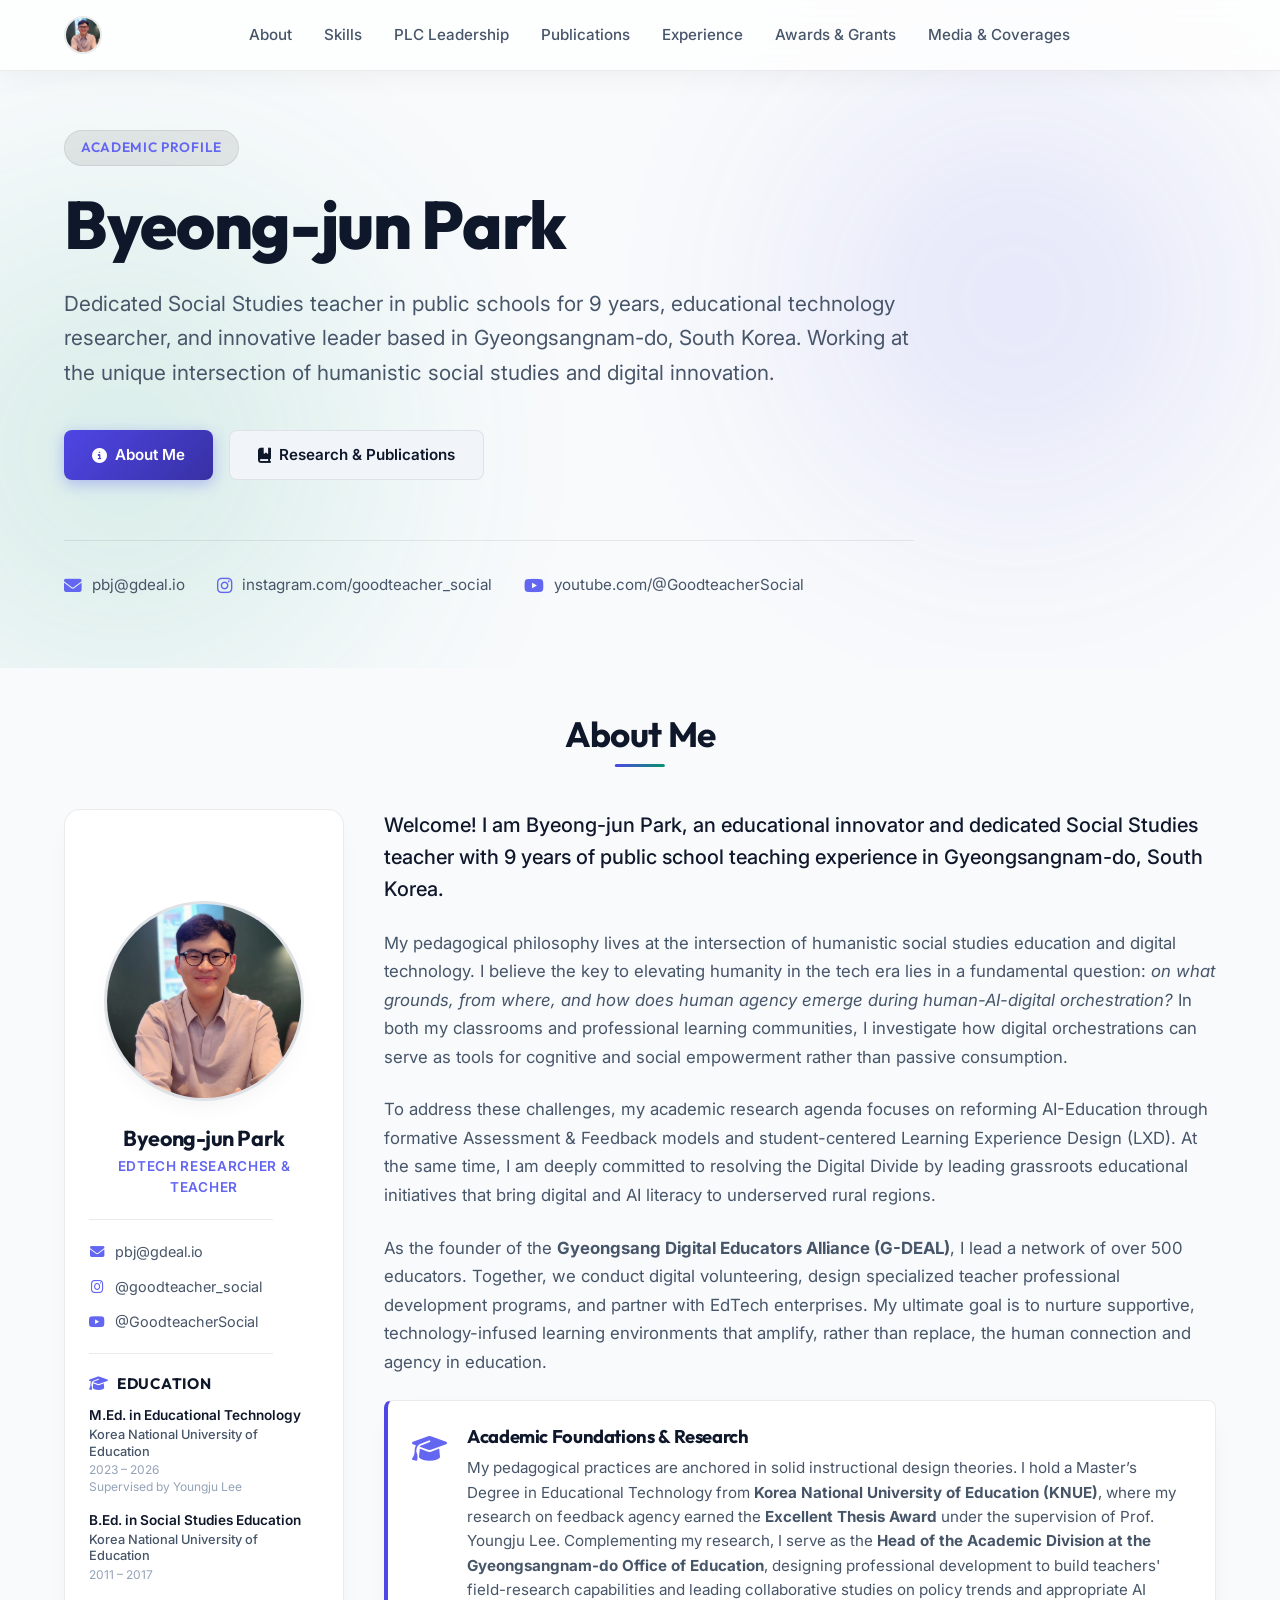
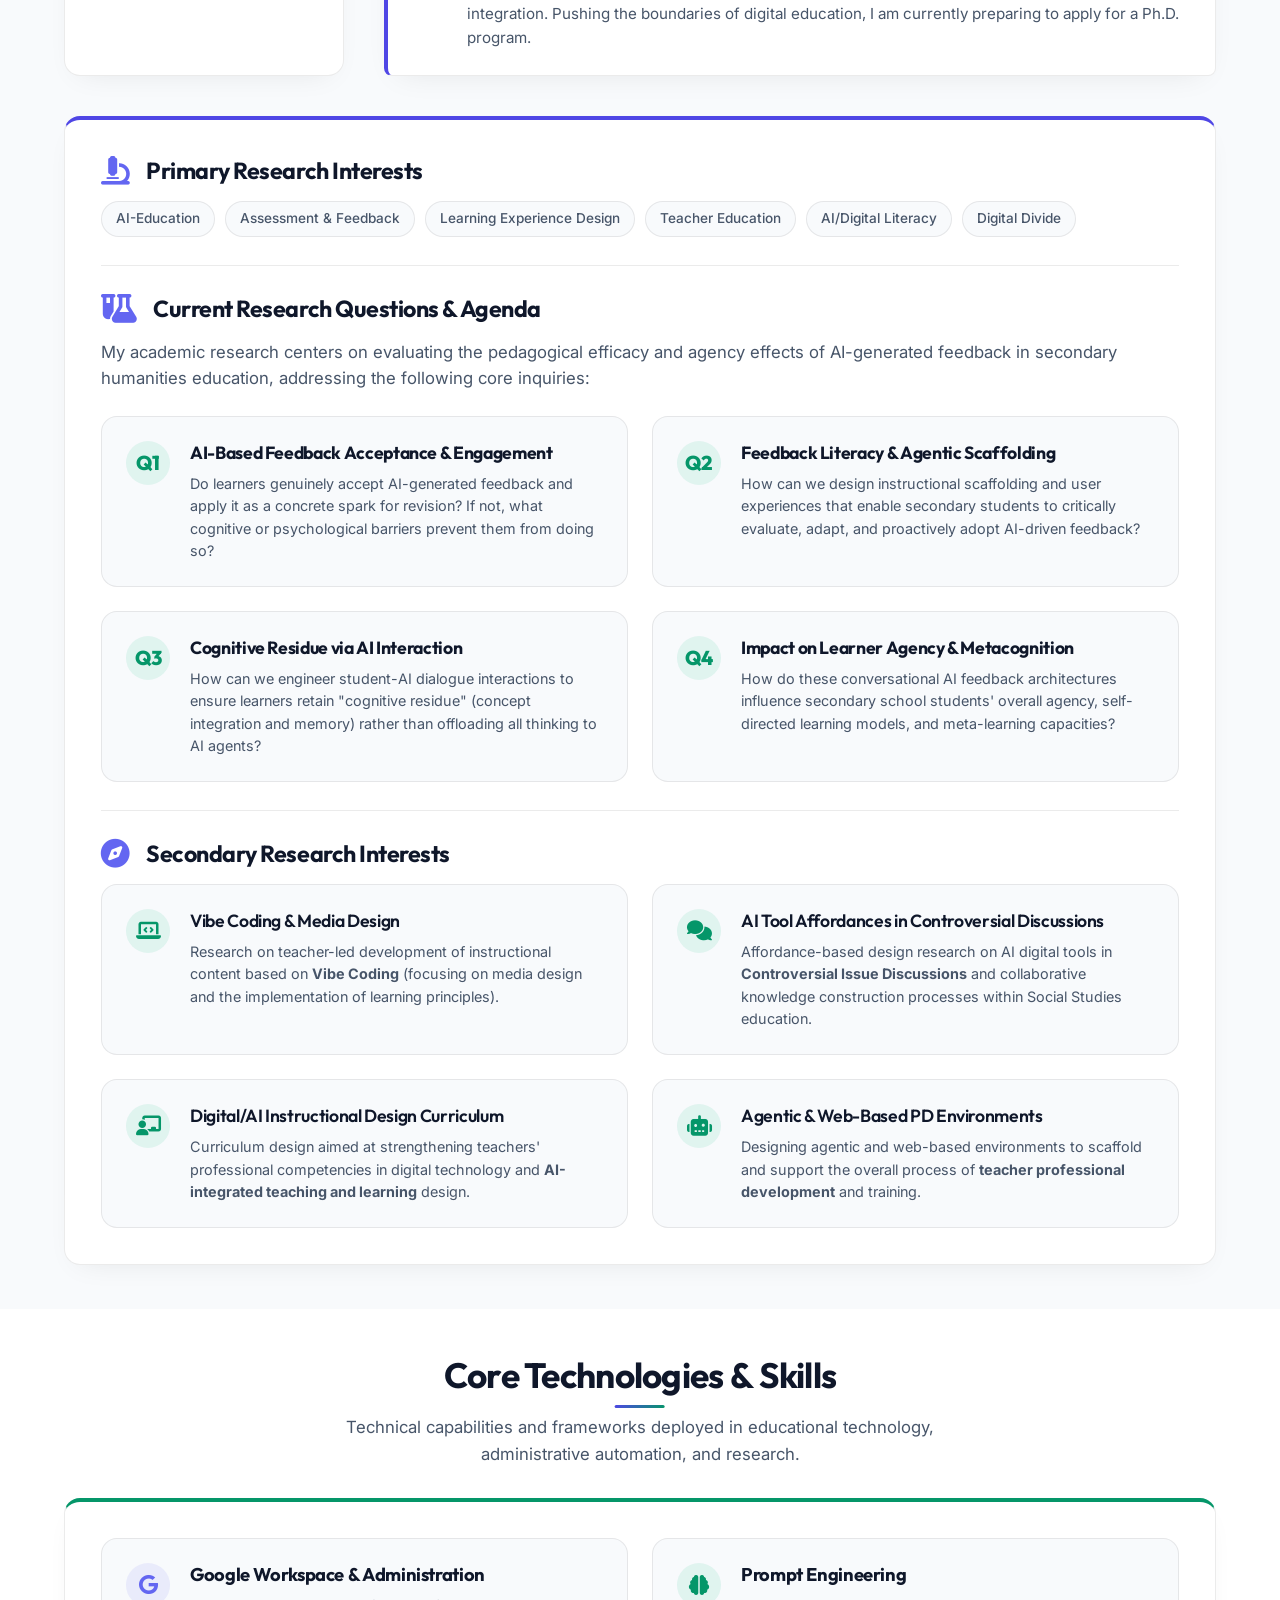
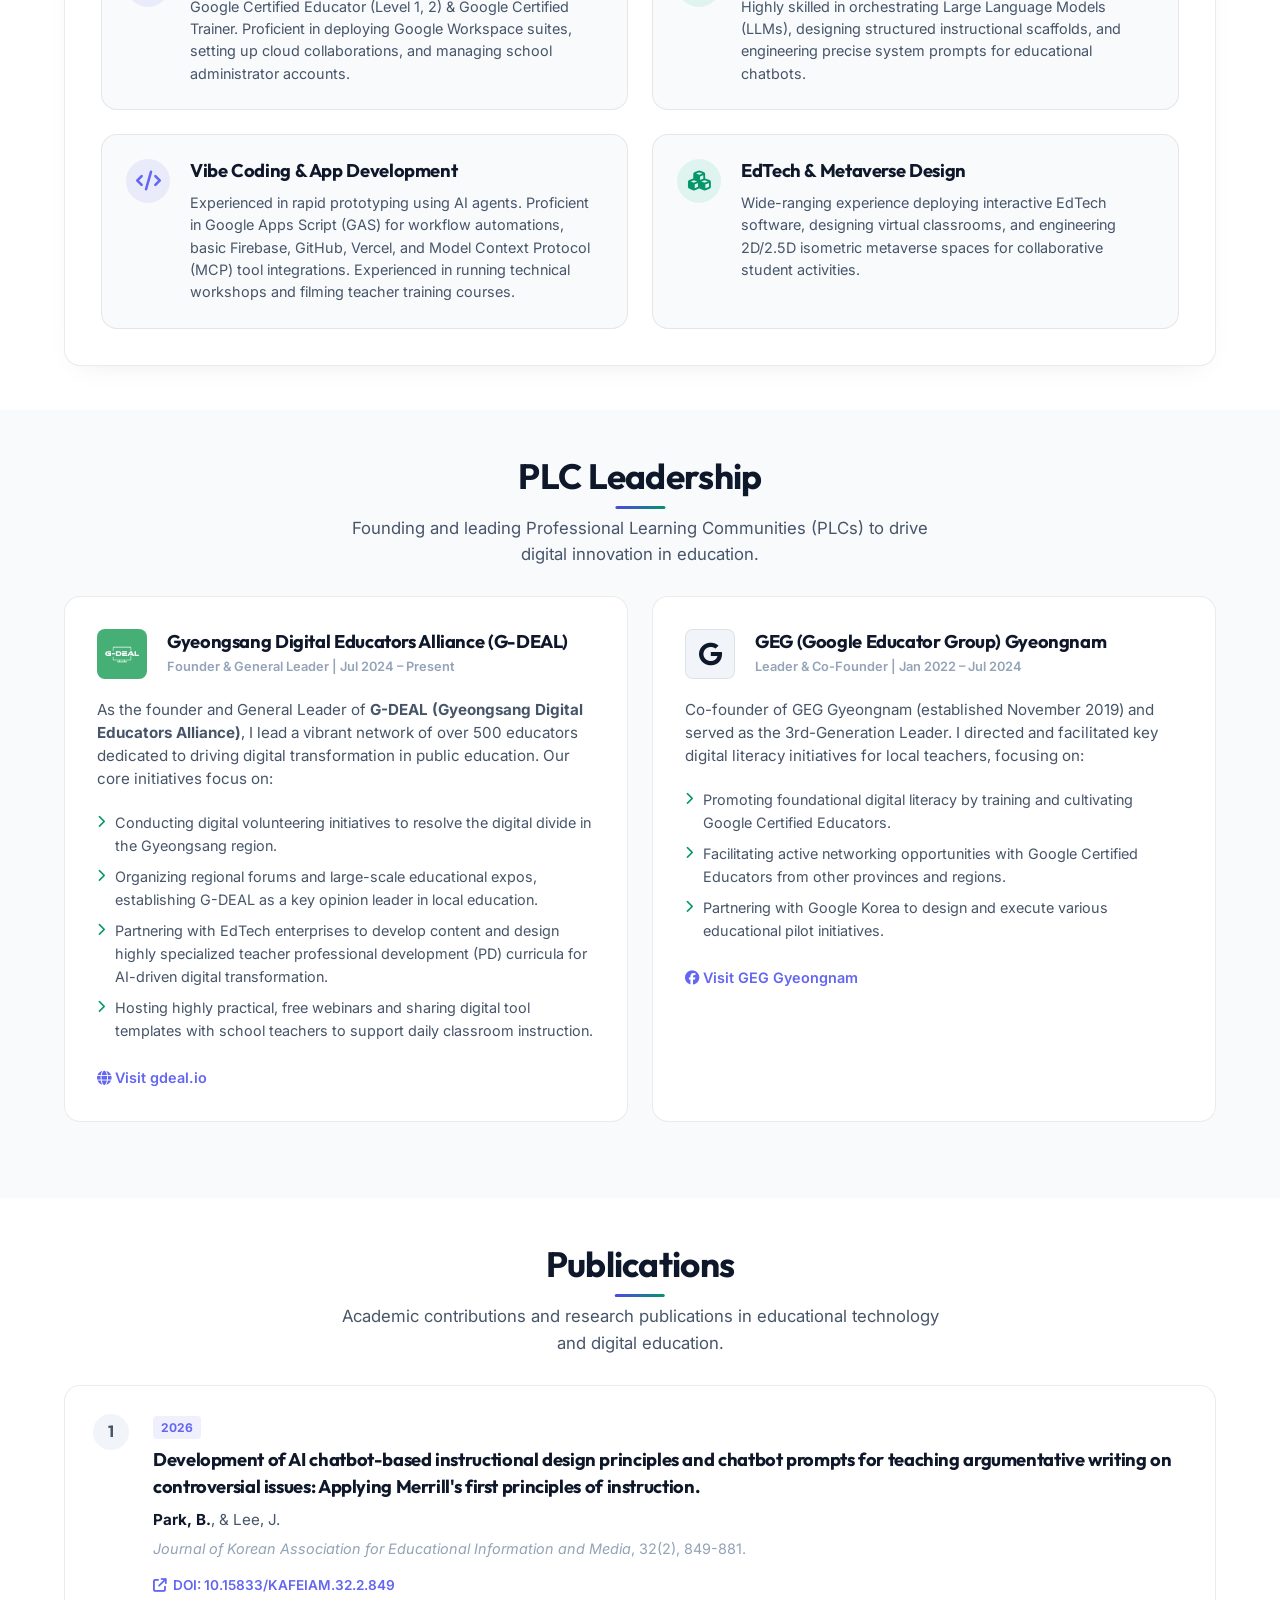
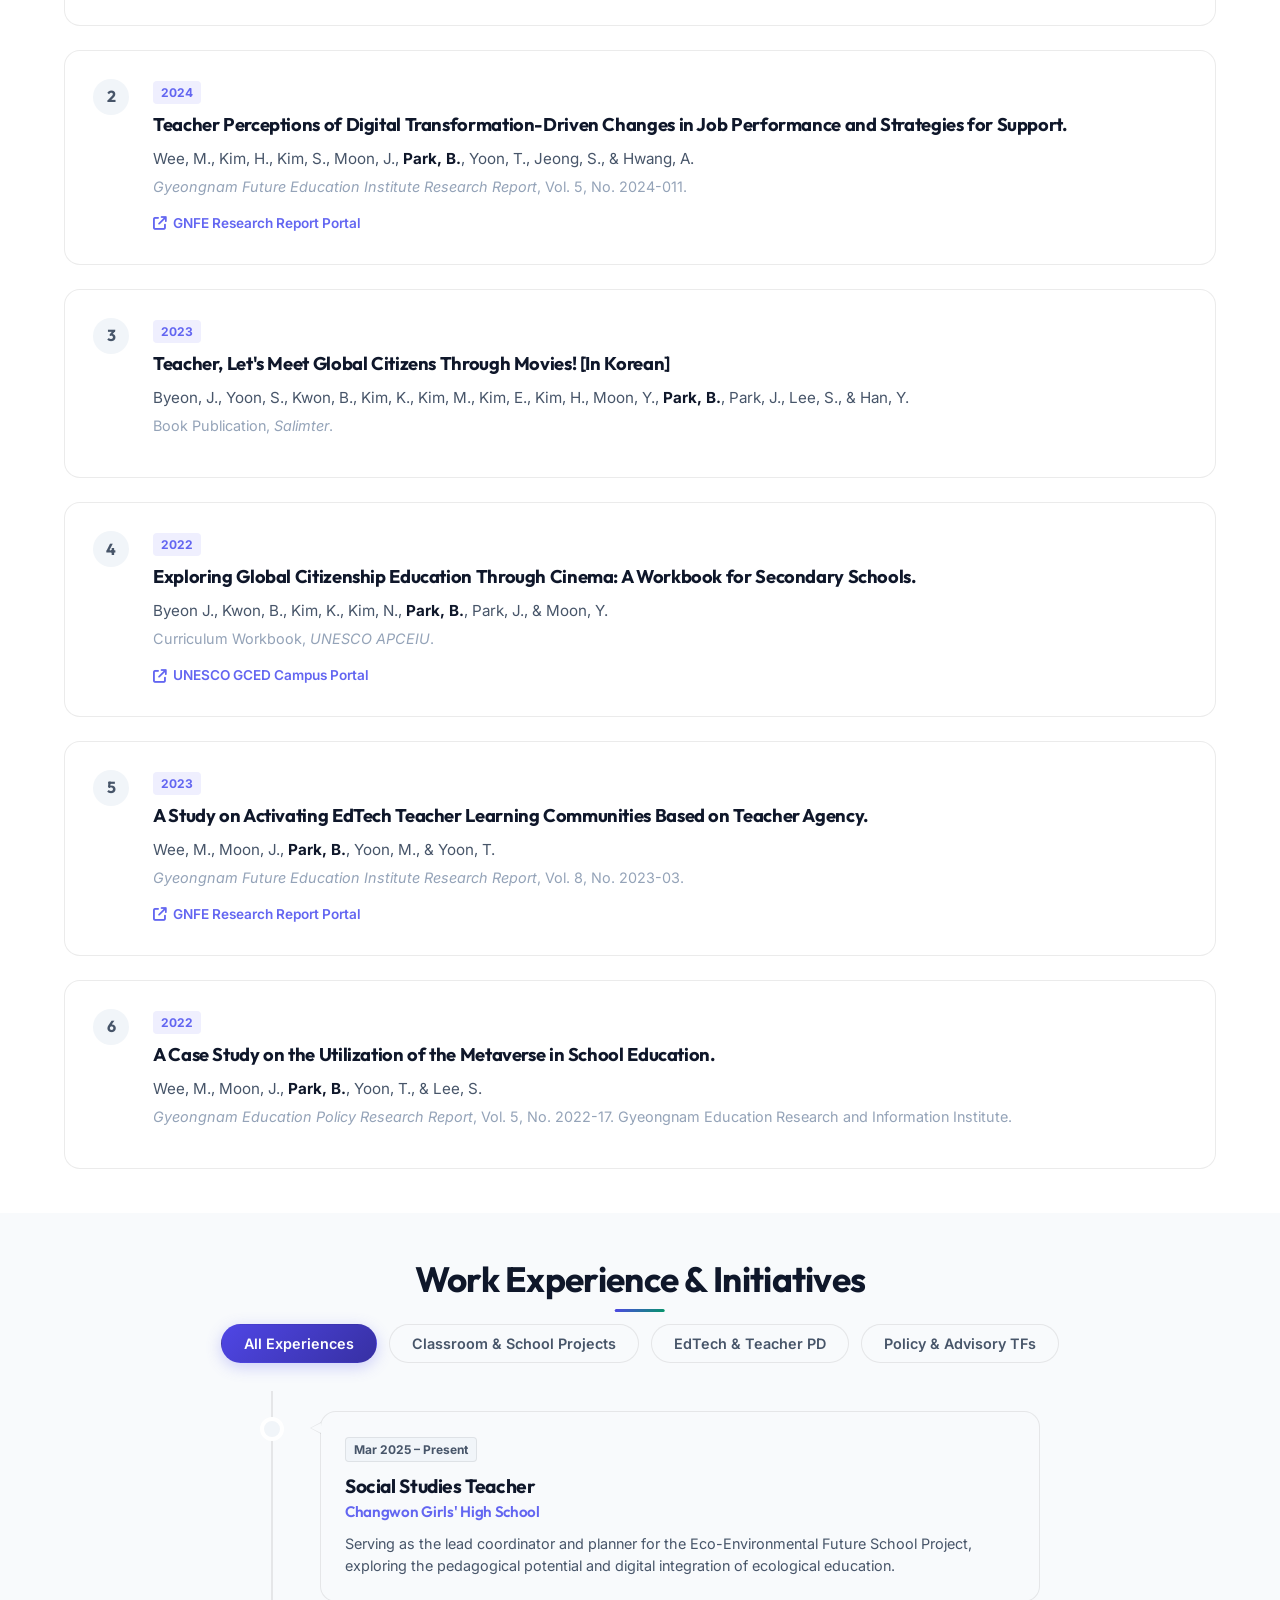
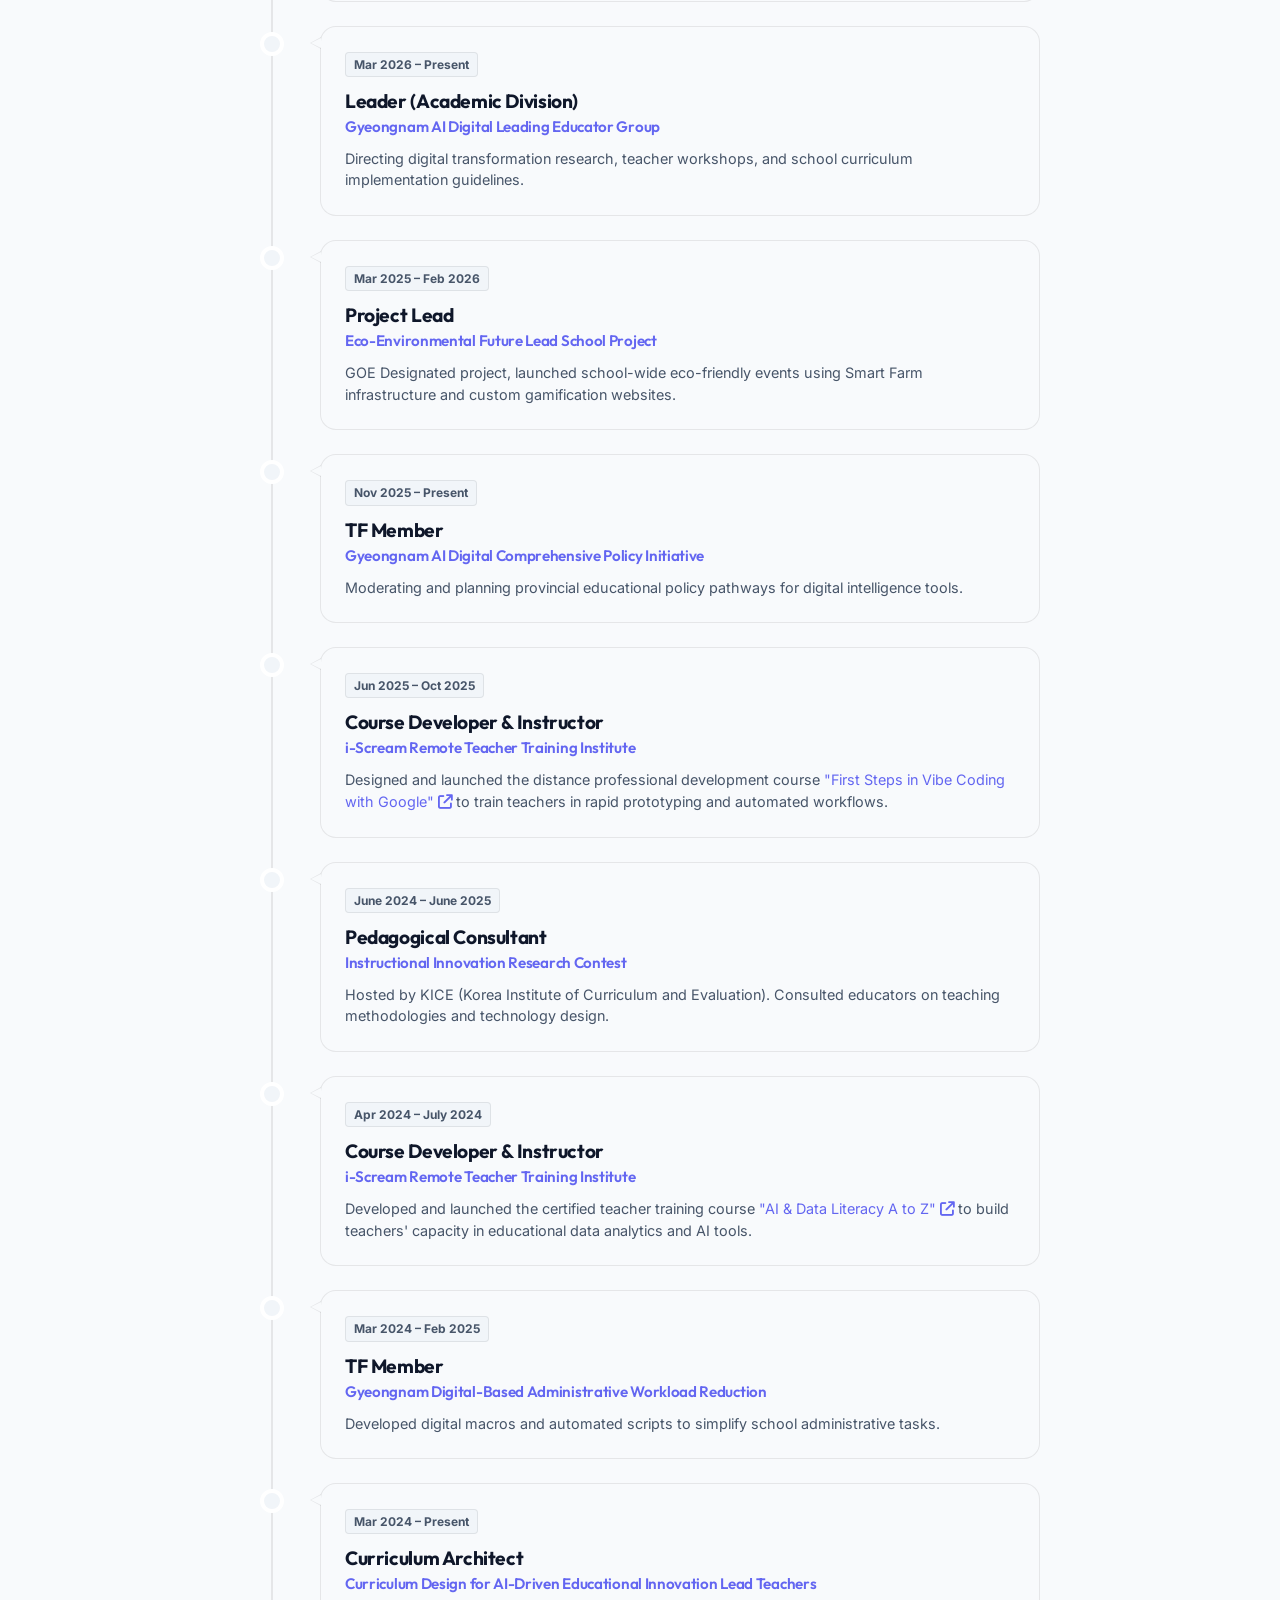
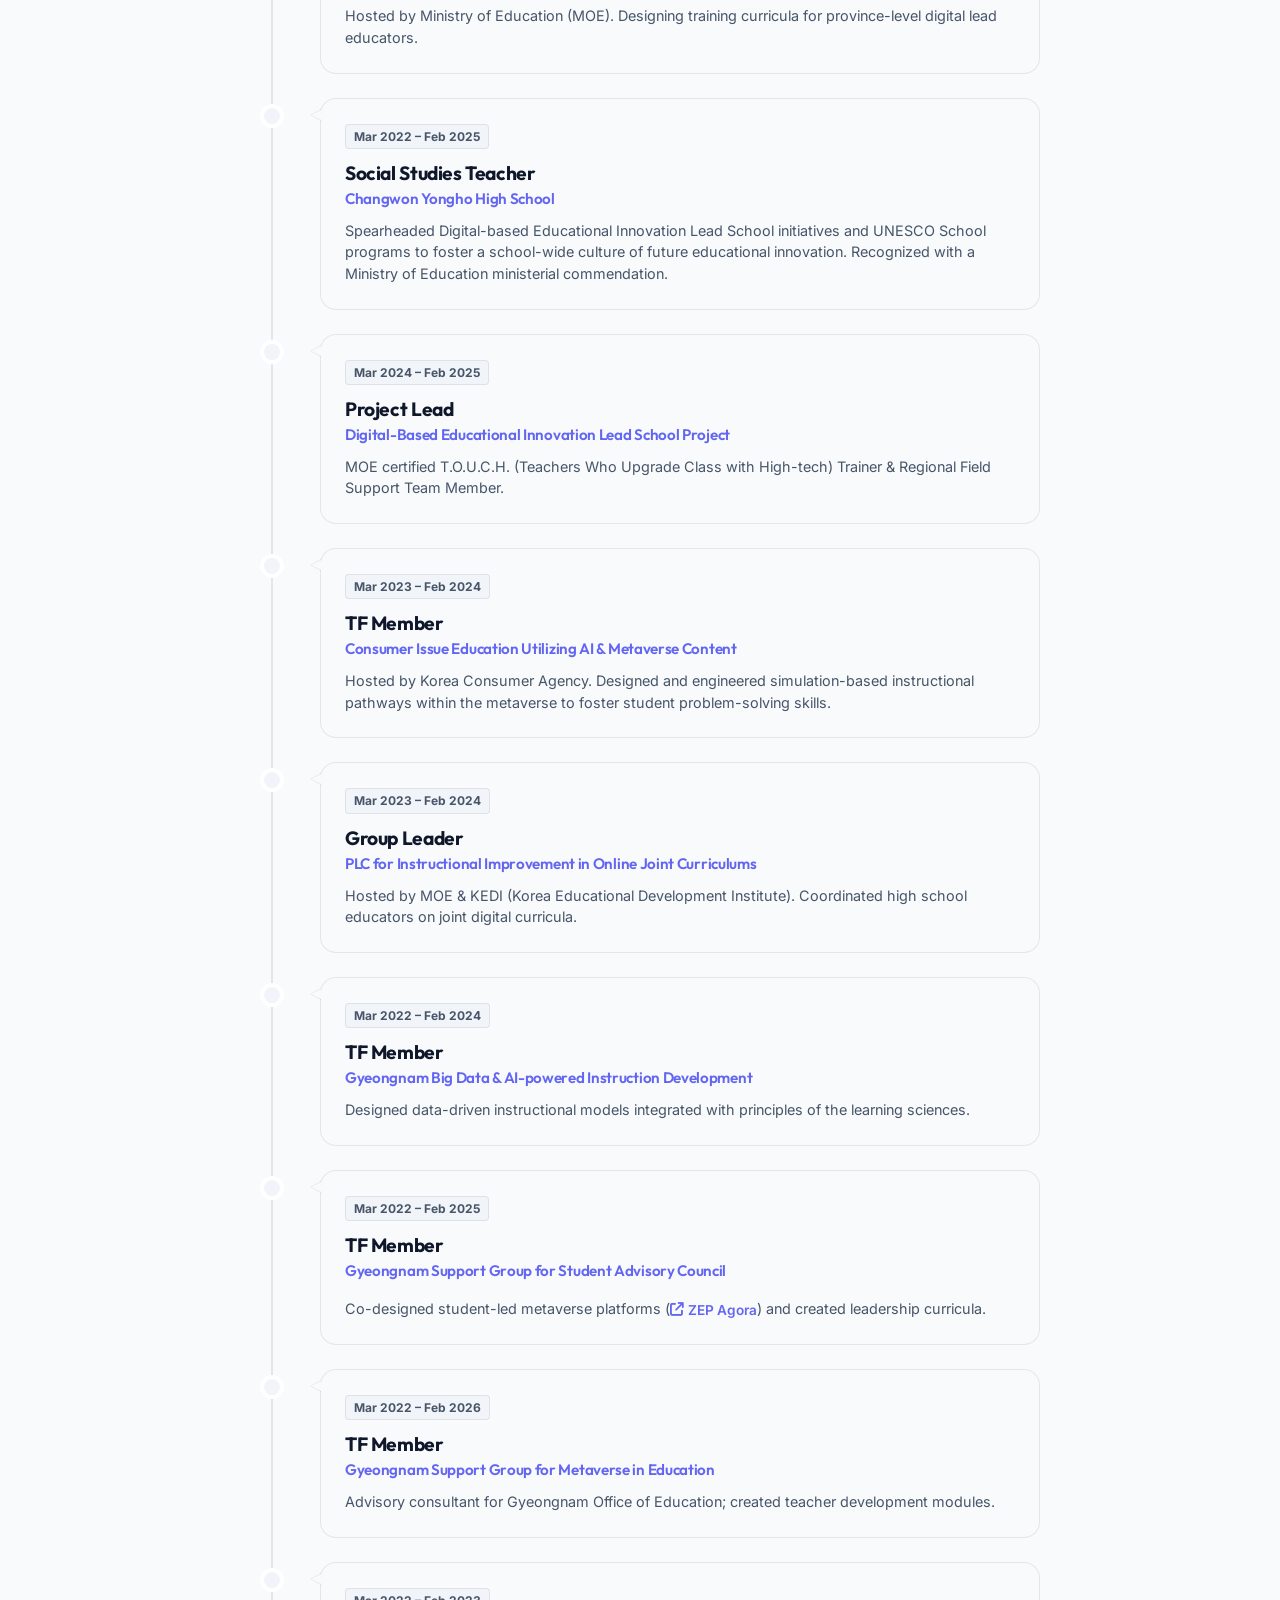
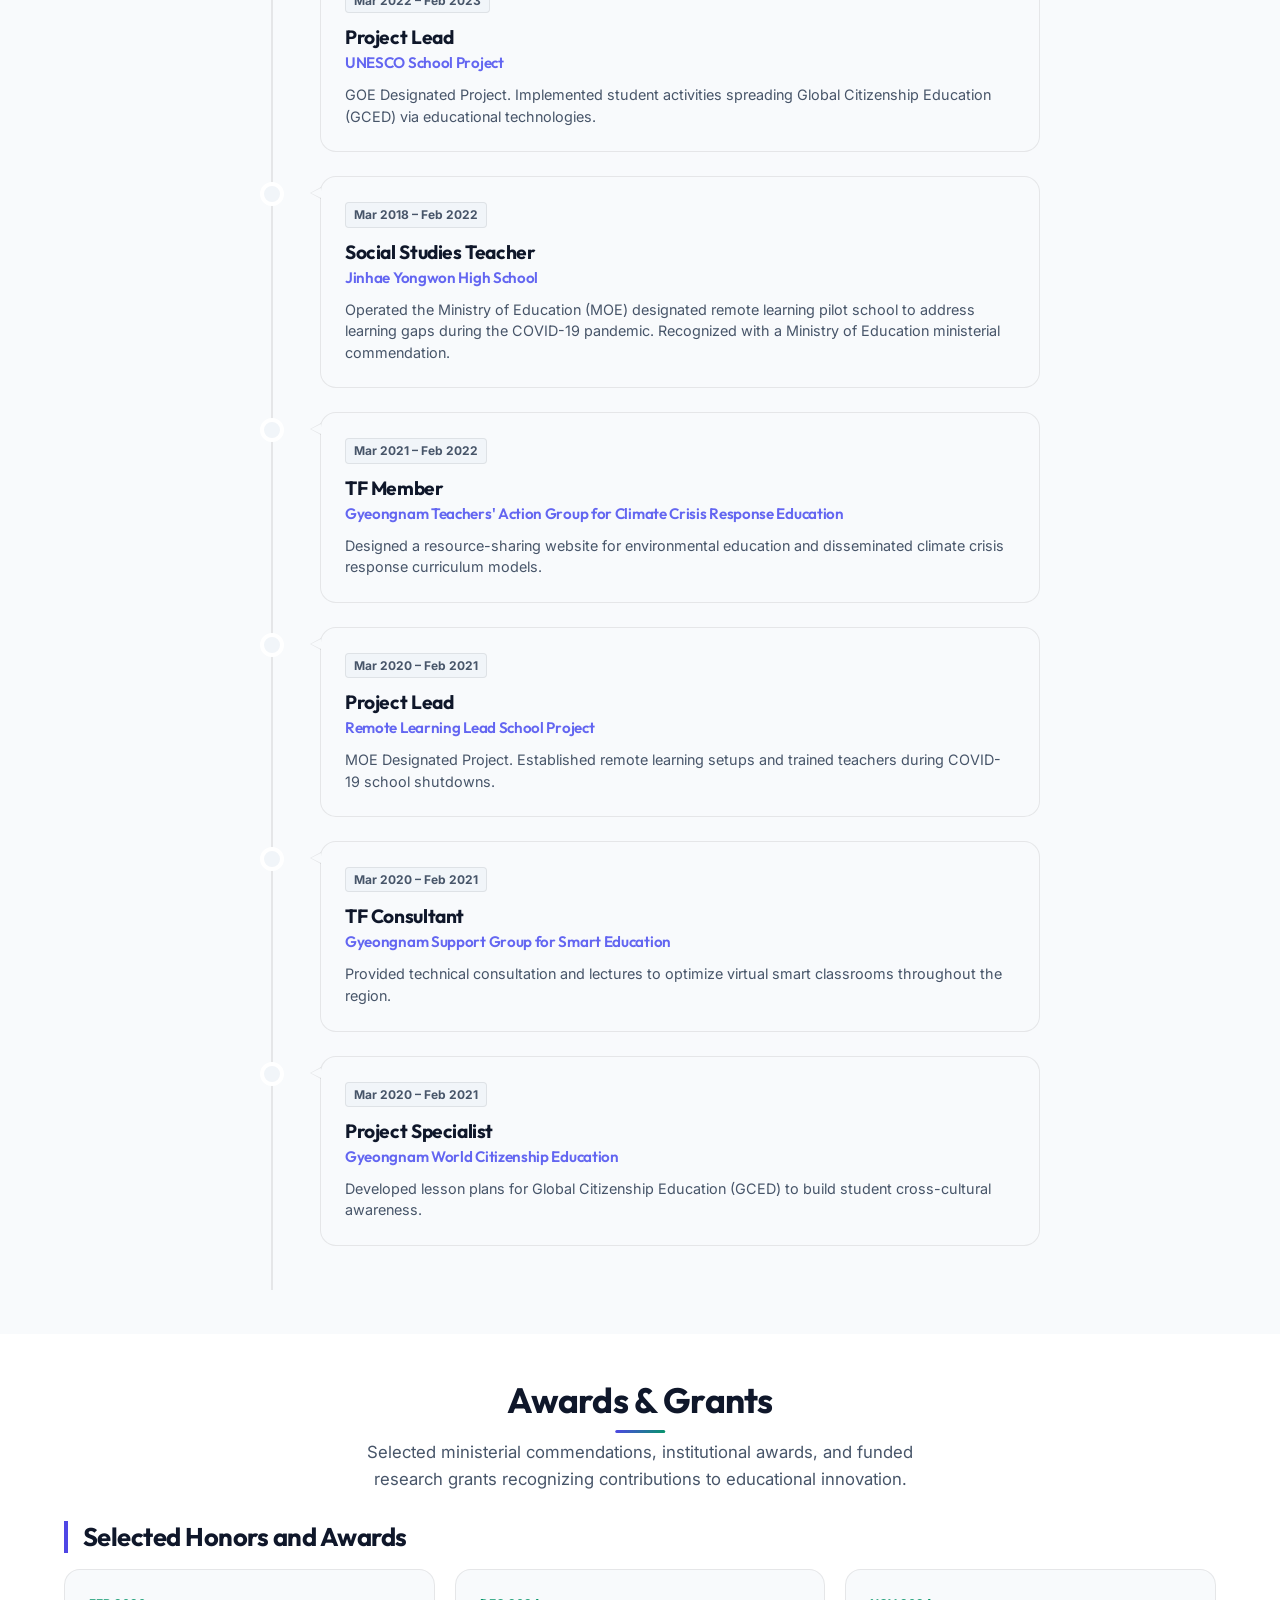
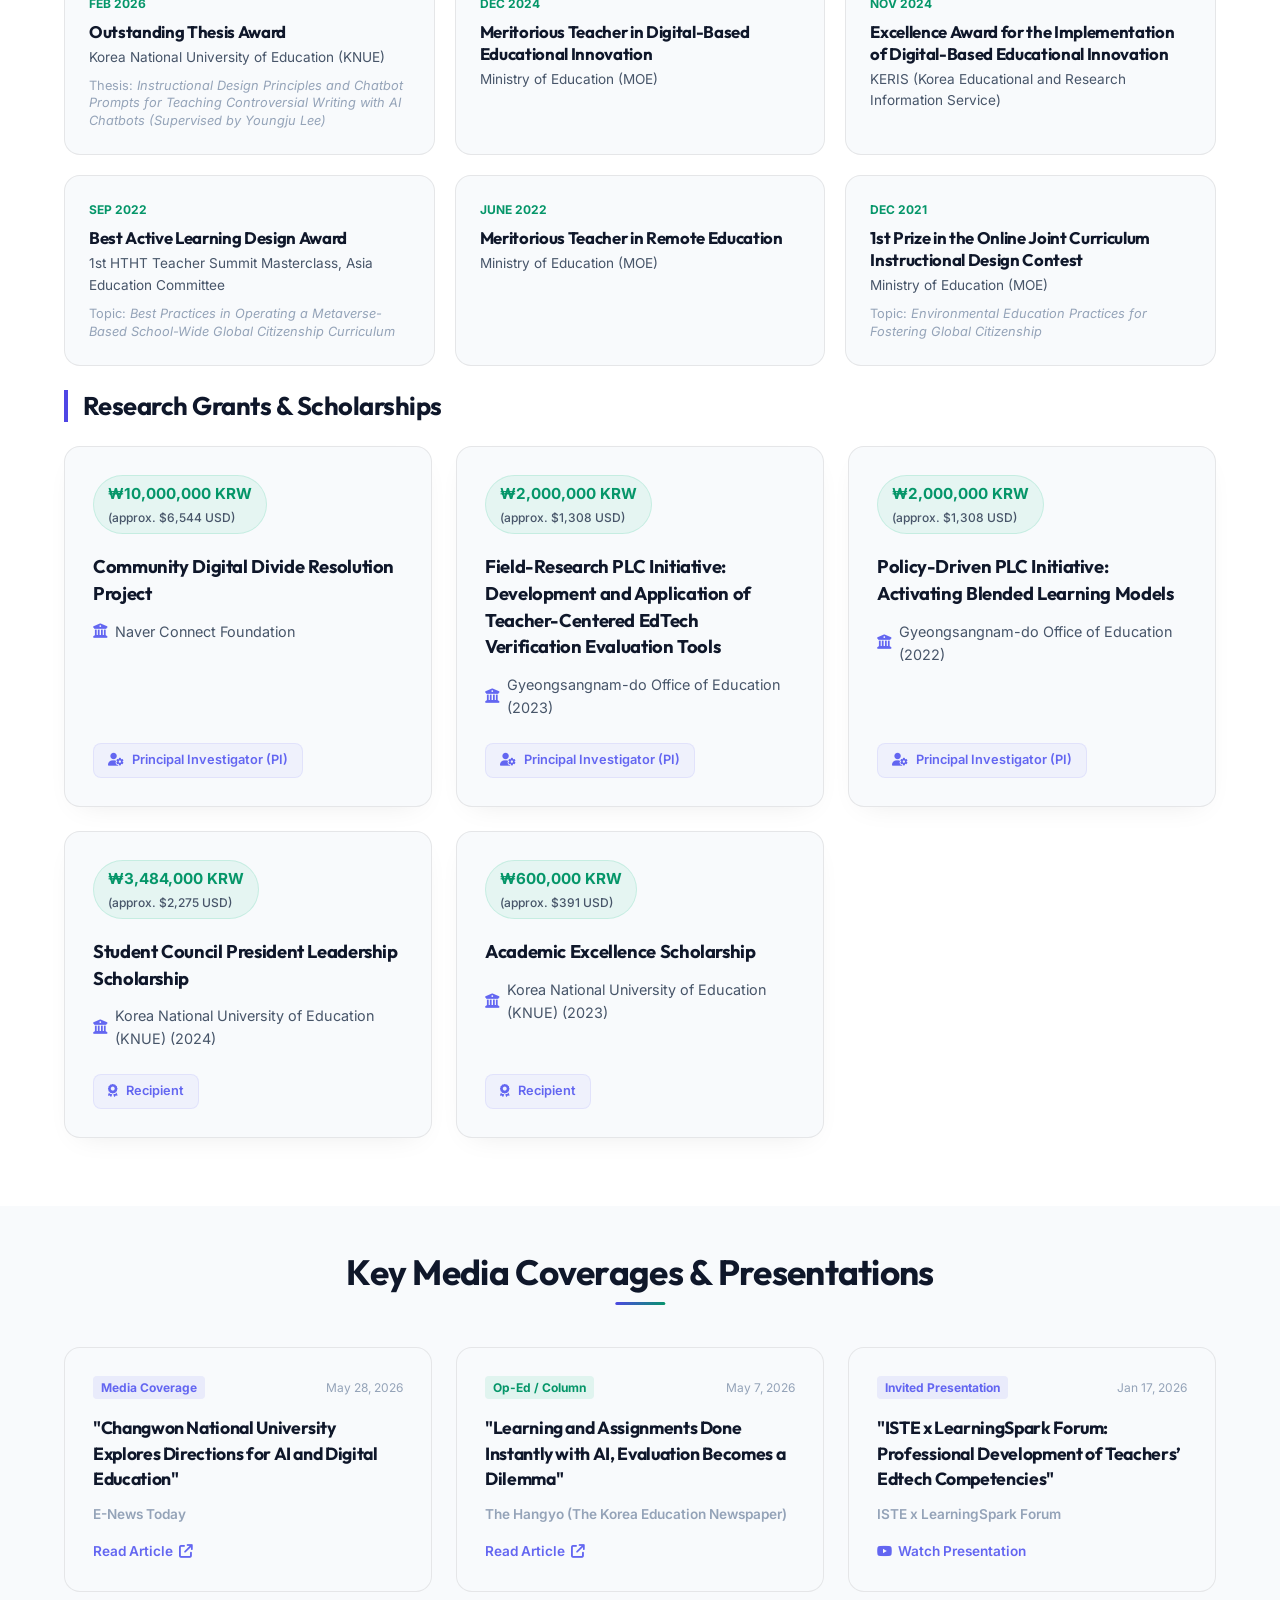
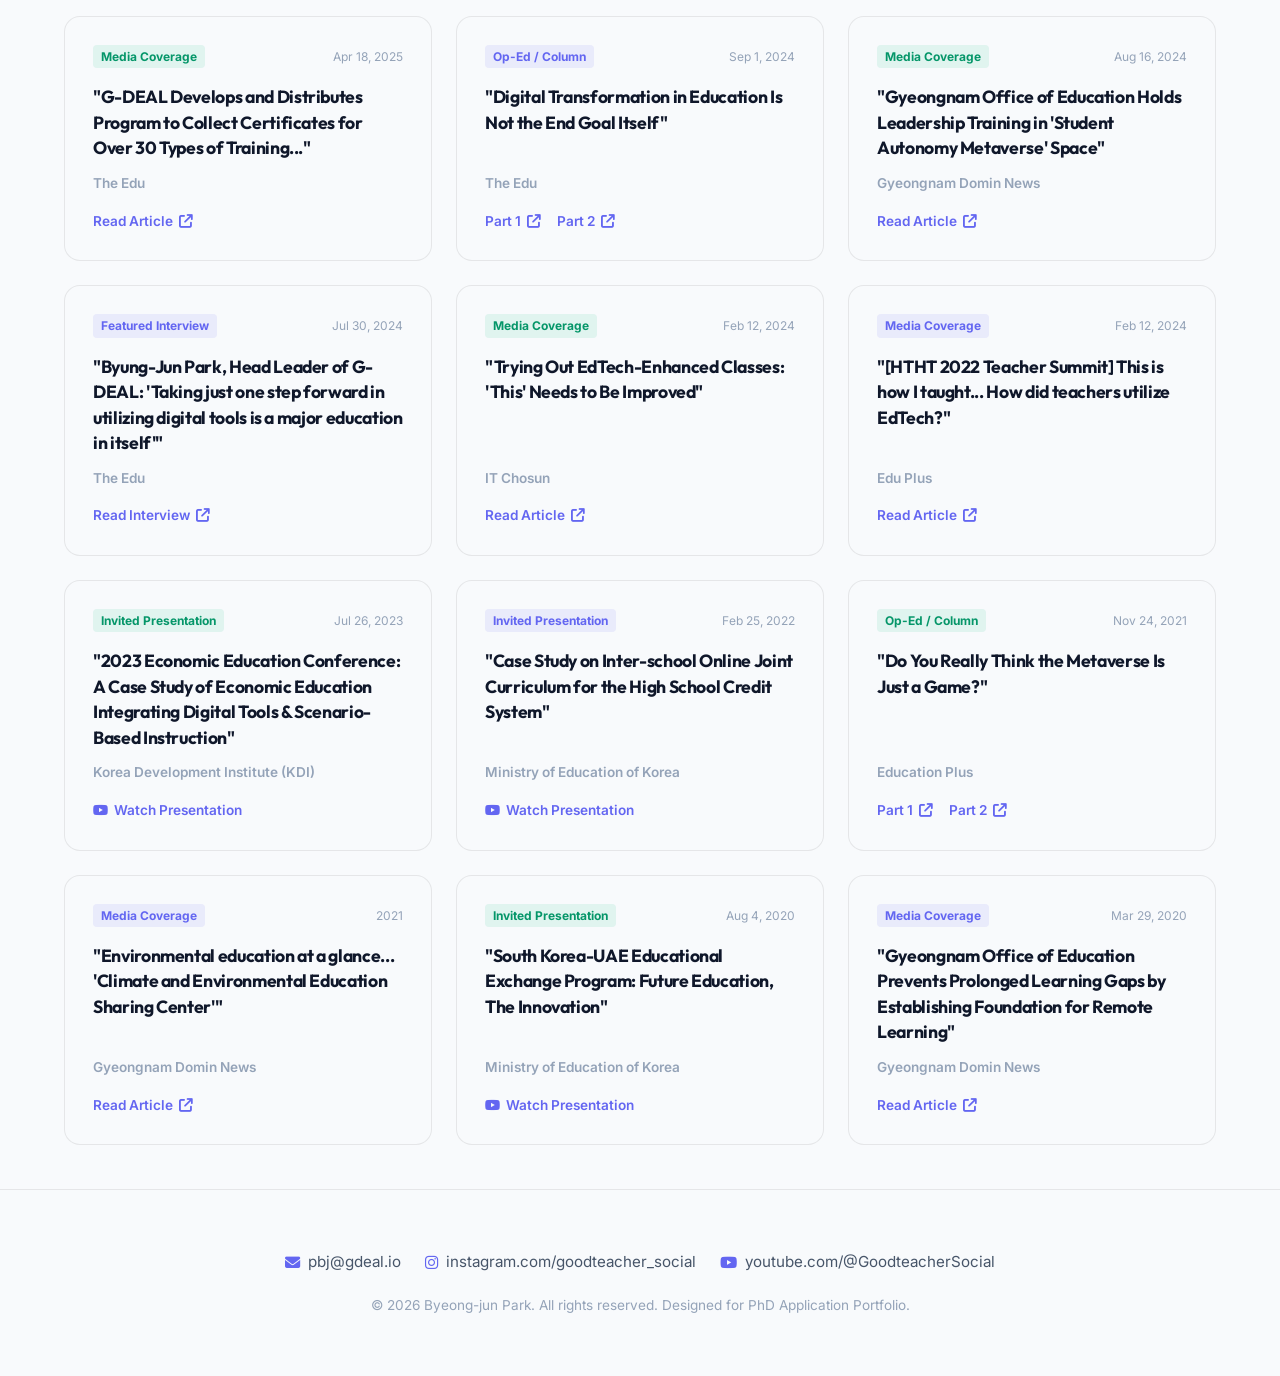
==== commit c635f633: "Design: match profile card height to text column and center card contents vertically" ====
--- a/index.html
+++ b/index.html
@@ -31,7 +31,7 @@
     <link rel="stylesheet" href="https://cdnjs.cloudflare.com/ajax/libs/font-awesome/6.4.0/css/all.min.css">
     
     <!-- Stylesheet -->
-    <link rel="stylesheet" href="style.css?v=1.6">
+    <link rel="stylesheet" href="style.css?v=1.7">
 </head>
 <body data-theme="light">
     <!-- Navigation -->
--- a/style.css
+++ b/style.css
@@ -562,7 +562,7 @@
     display: grid;
     grid-template-columns: 280px 1fr;
     gap: 40px;
-    align-items: center;
+    align-items: stretch;
     margin-top: 30px;
 }
 
@@ -574,8 +574,10 @@
     display: flex;
     flex-direction: column;
     align-items: center;
+    justify-content: center;
     text-align: center;
     box-shadow: var(--card-shadow);
+    height: 100%;
 }
 
 .profile-img-container {
@@ -778,7 +780,6 @@
     display: flex;
     gap: 20px;
     margin-bottom: 0;
-    flex-grow: 1;
     box-shadow: var(--card-shadow);
 }
 
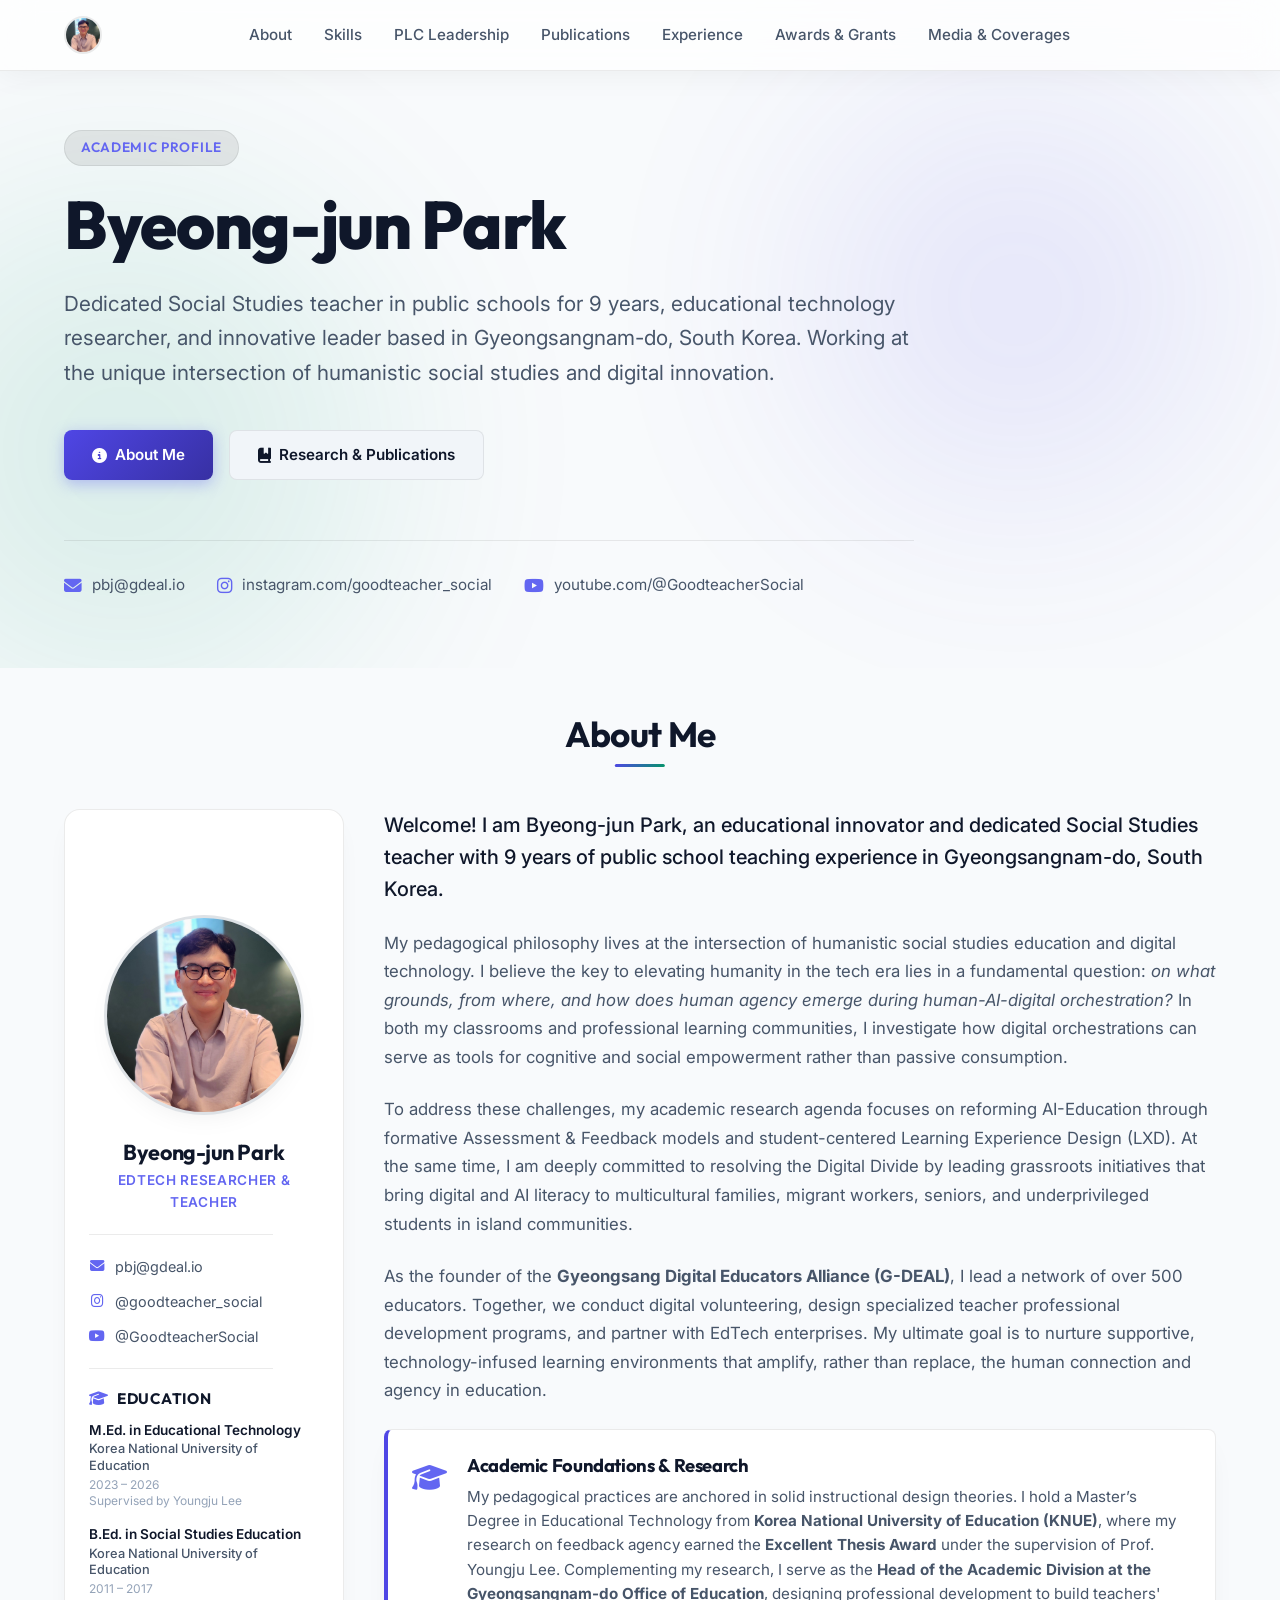
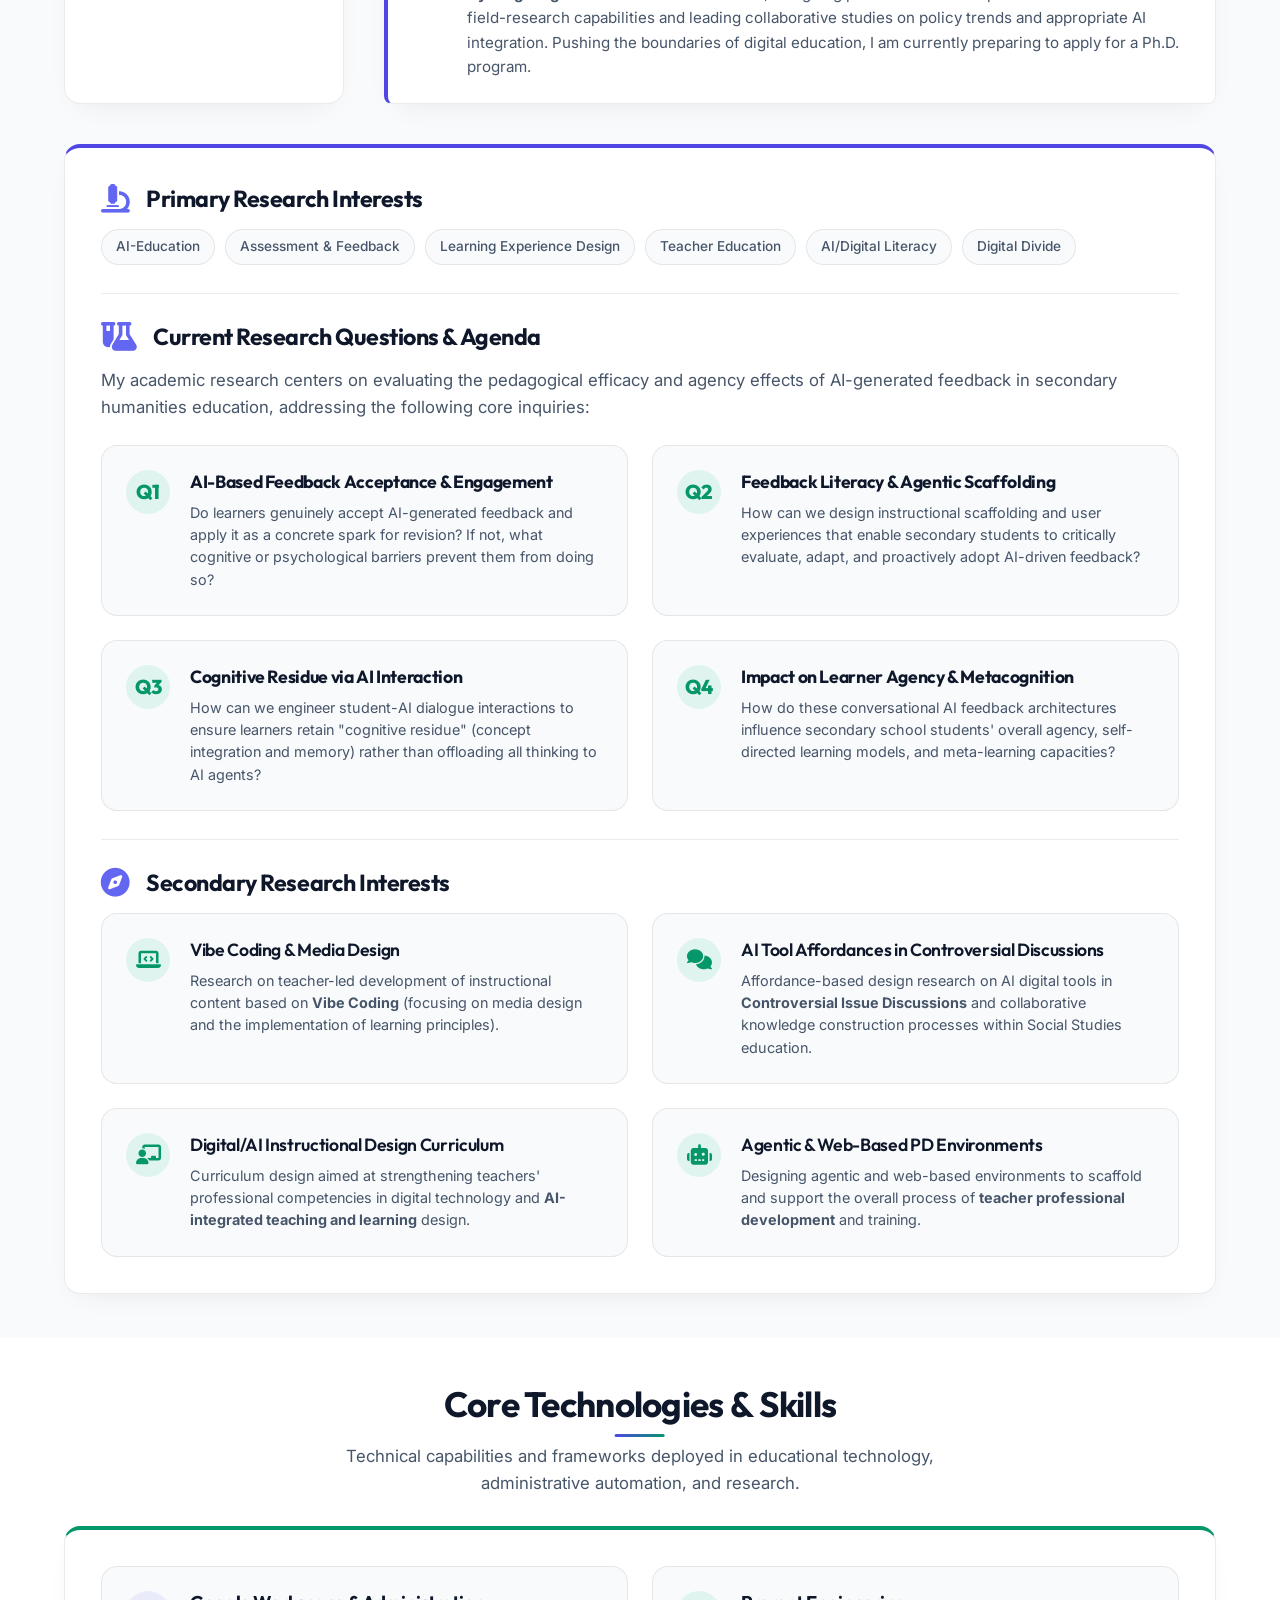
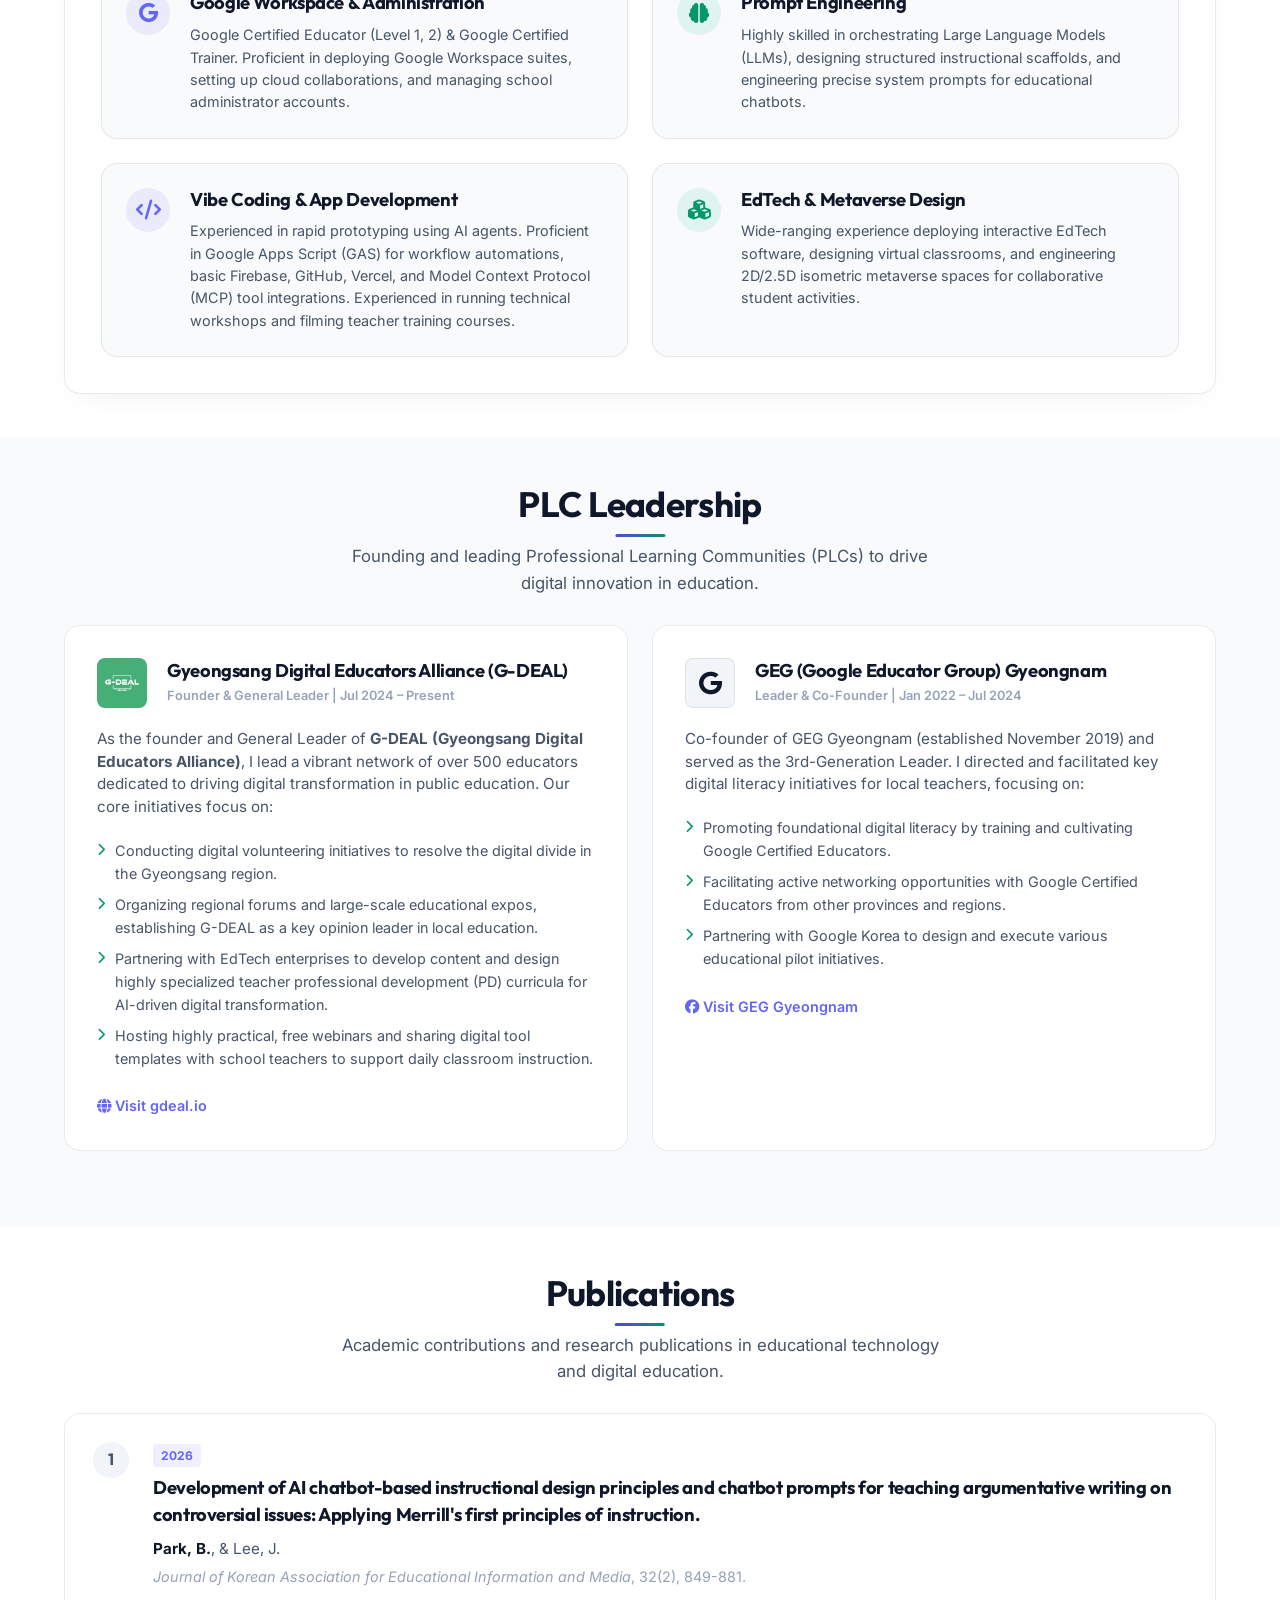
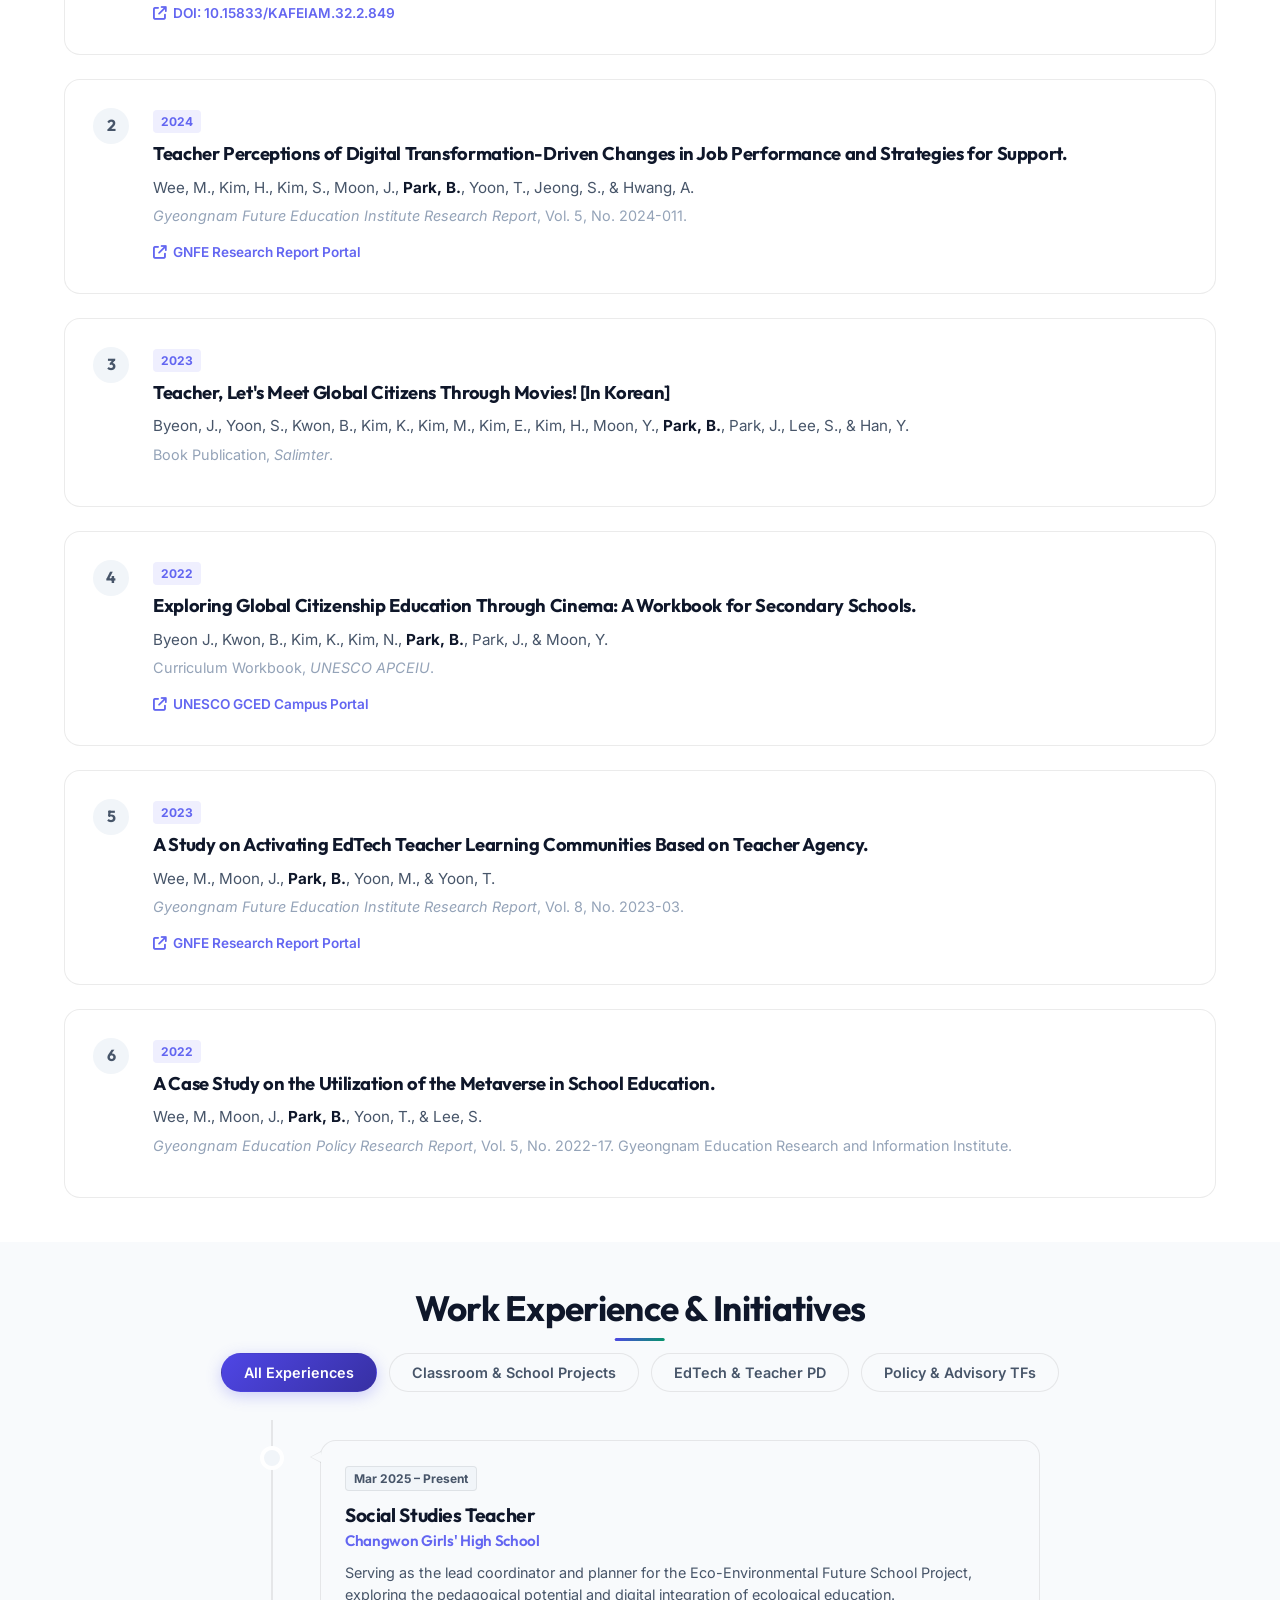
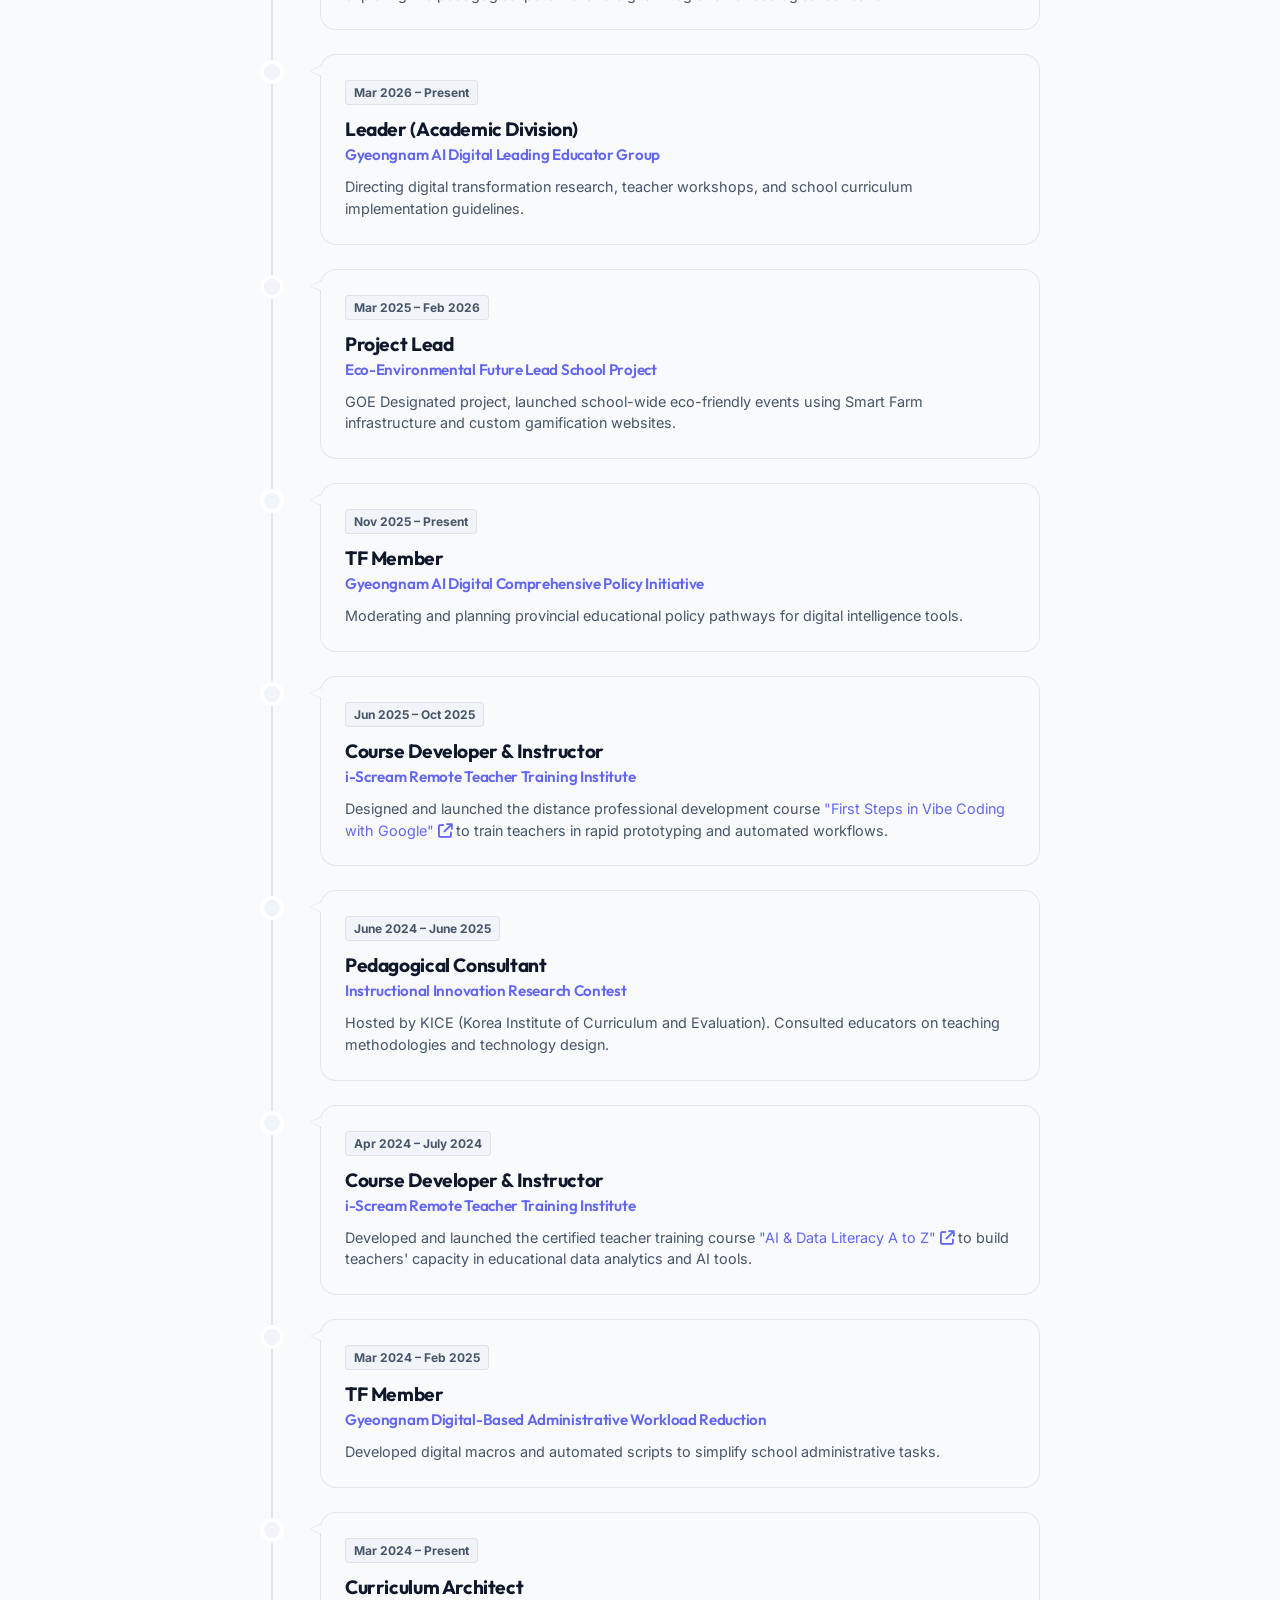
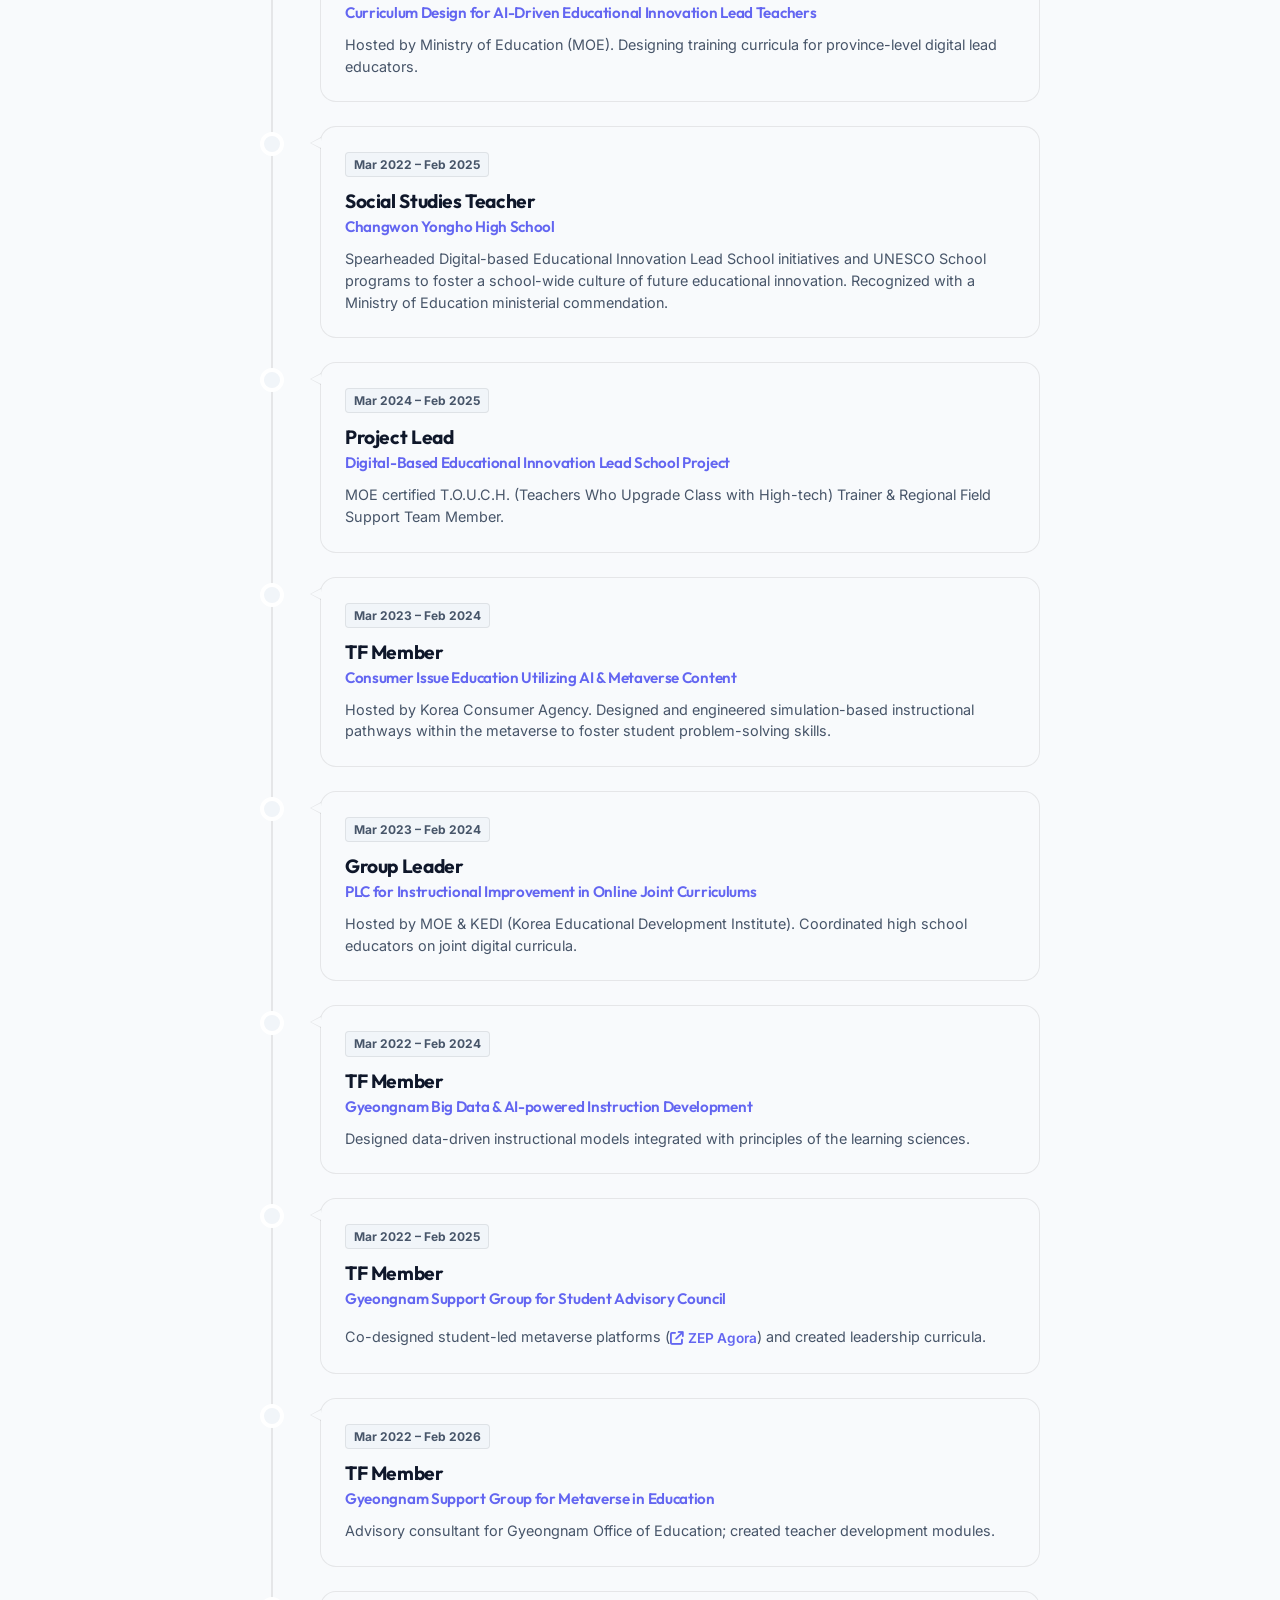
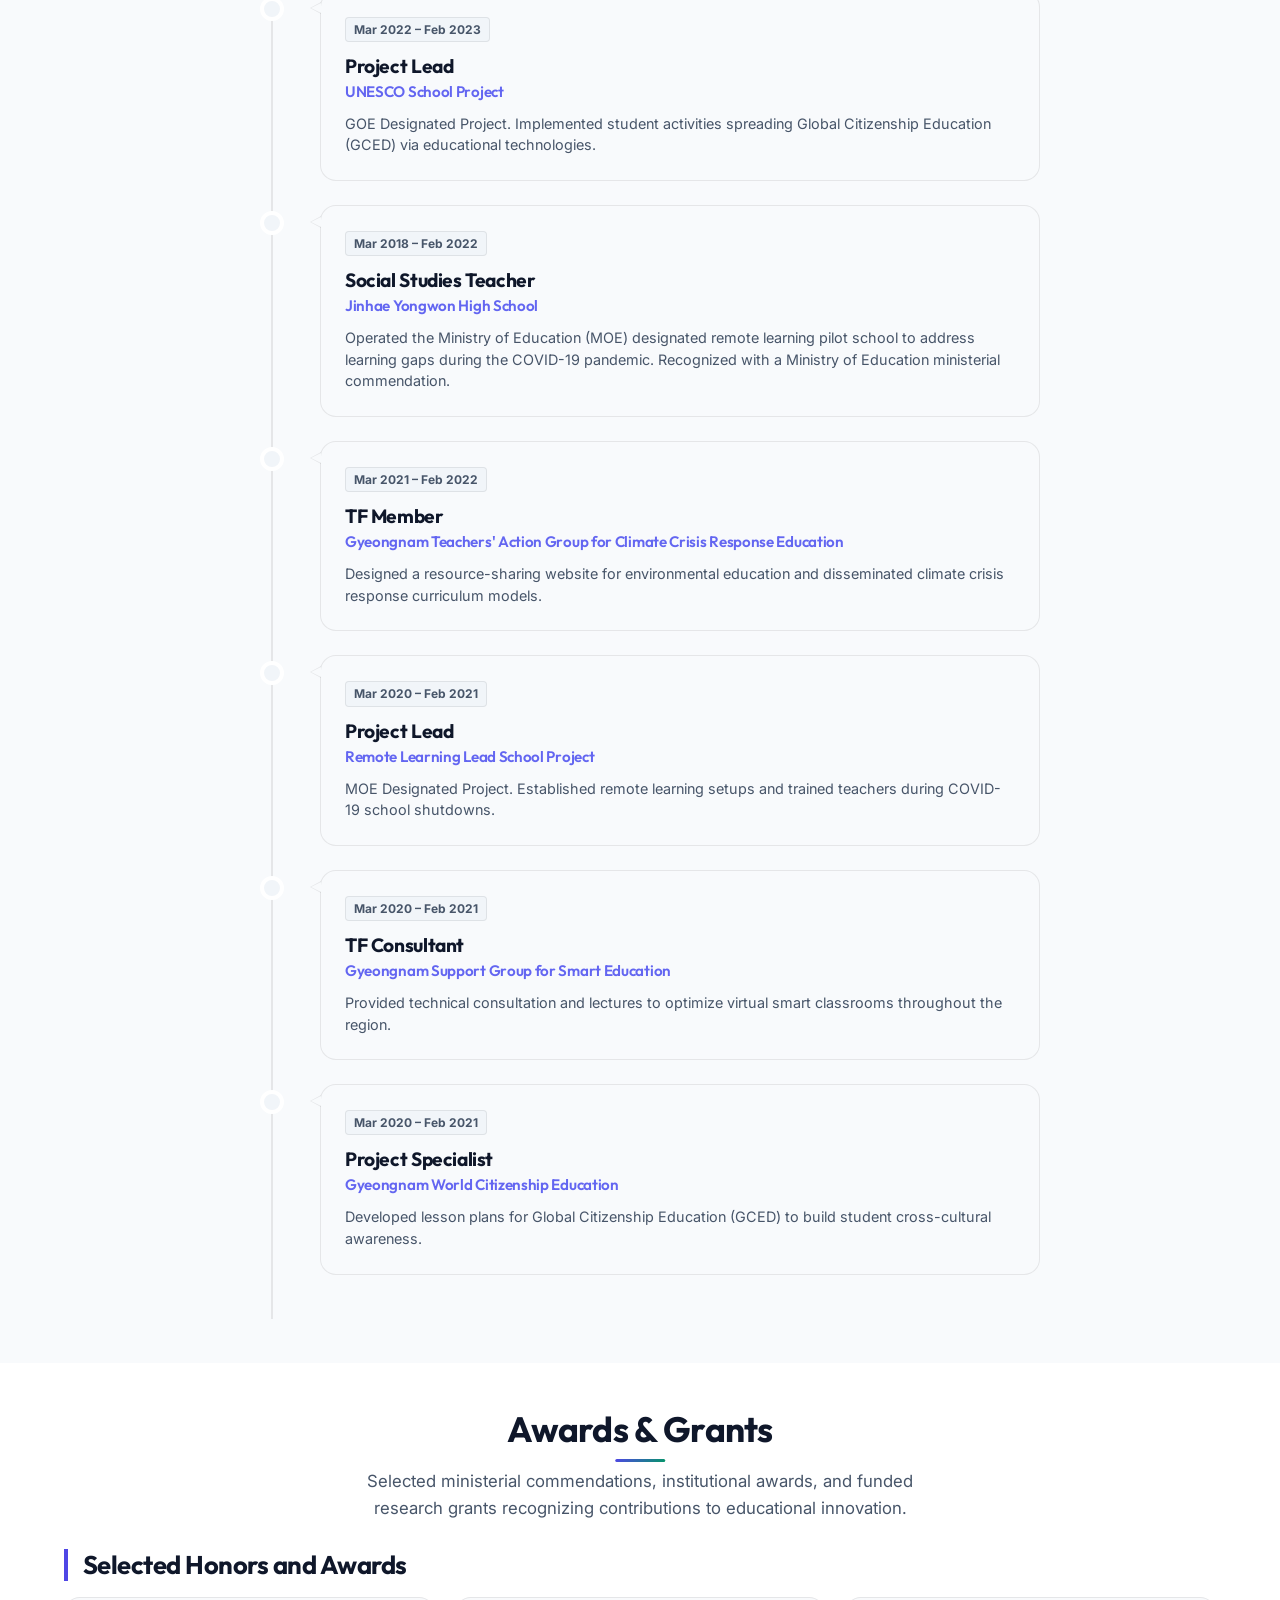
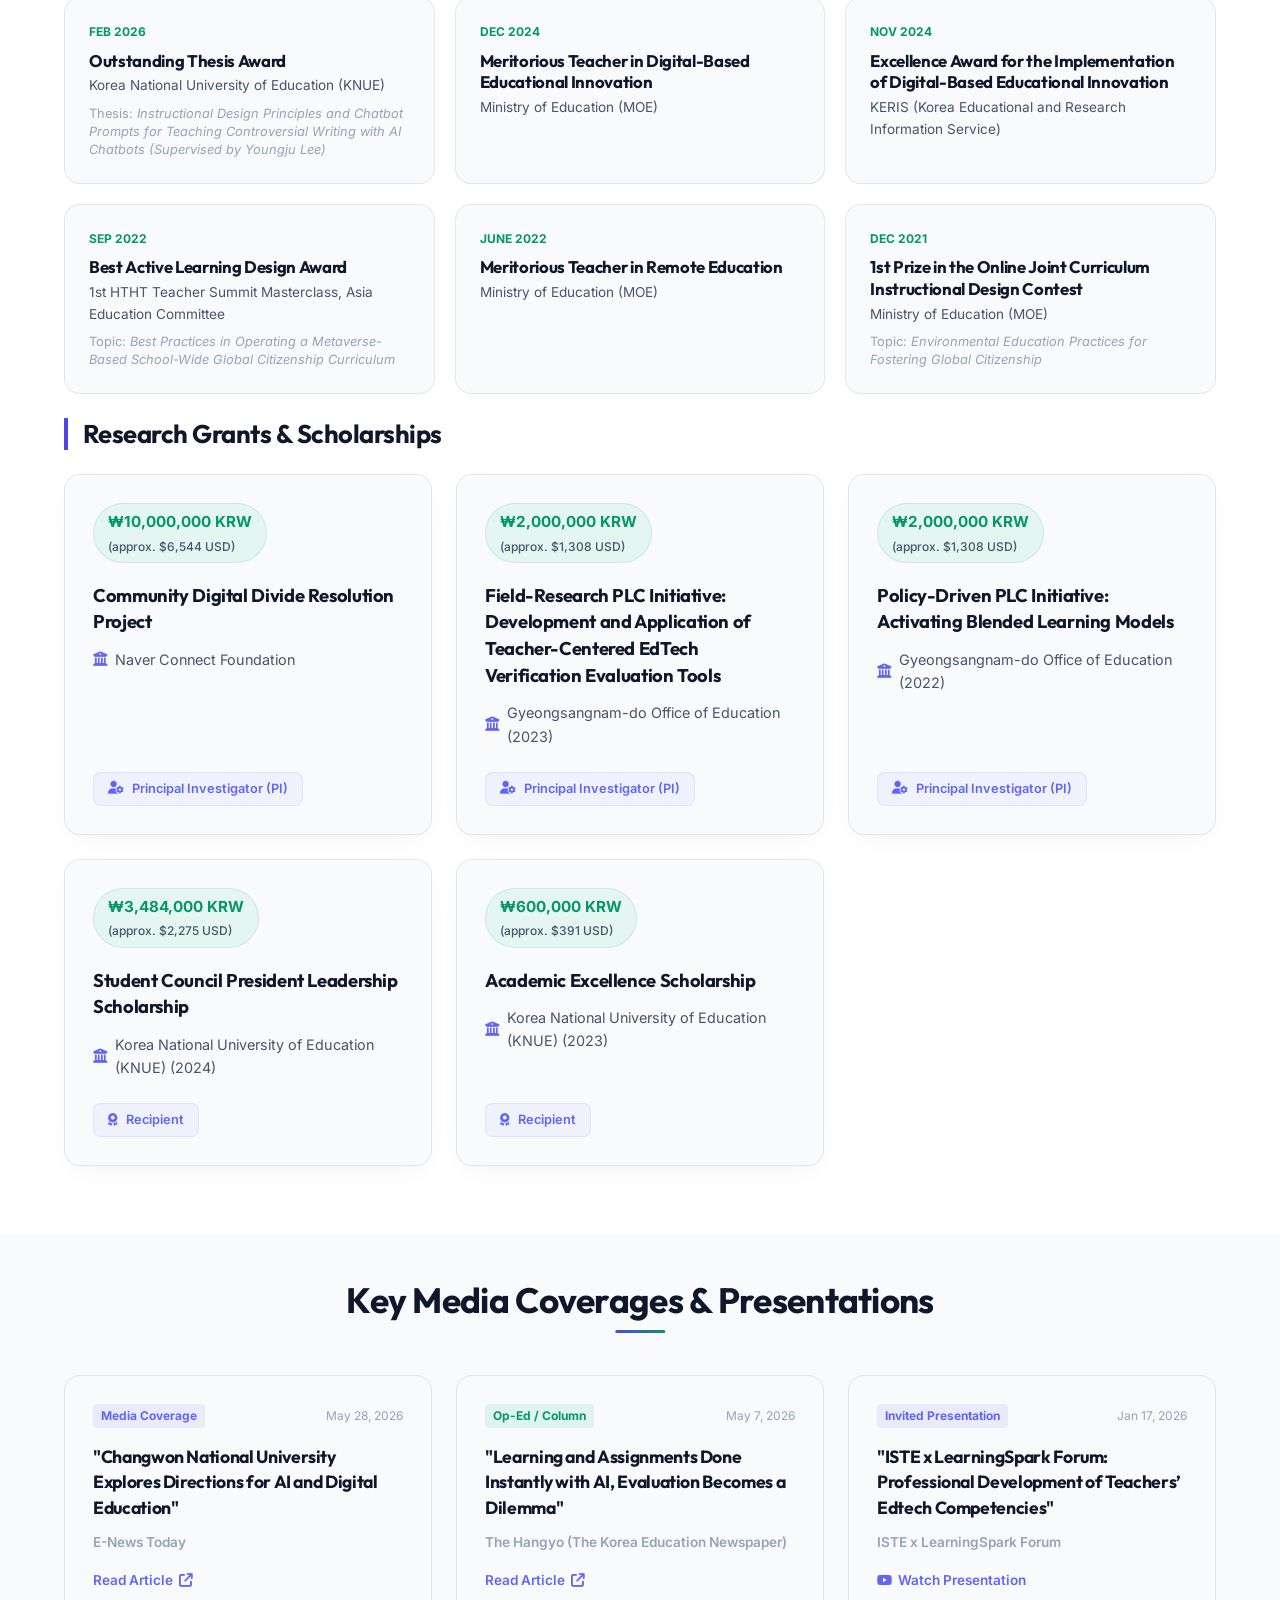
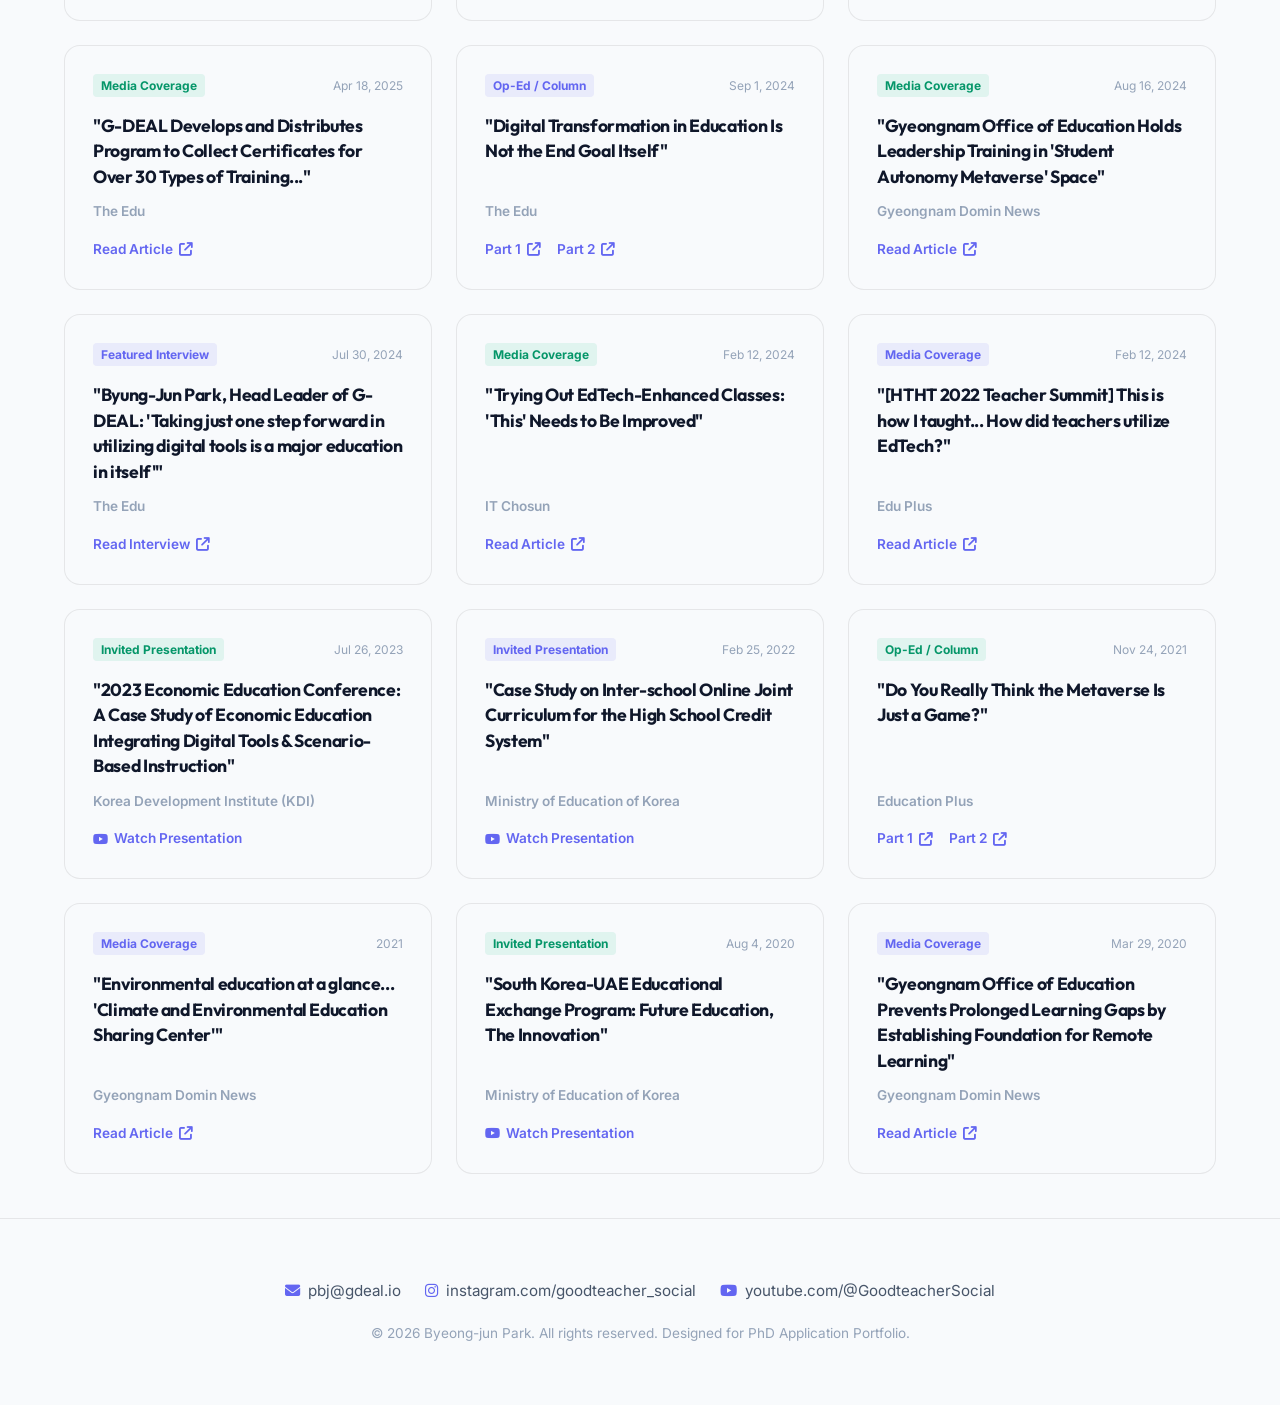
==== commit 1fcc3a8c: "Content: update Digital Divide target groups in narrative text" ====
--- a/index.html
+++ b/index.html
@@ -31,7 +31,7 @@
     <link rel="stylesheet" href="https://cdnjs.cloudflare.com/ajax/libs/font-awesome/6.4.0/css/all.min.css">
     
     <!-- Stylesheet -->
-    <link rel="stylesheet" href="style.css?v=1.7">
+    <link rel="stylesheet" href="style.css?v=1.8">
 </head>
 <body data-theme="light">
     <!-- Navigation -->
@@ -157,7 +157,7 @@
                         My pedagogical philosophy lives at the intersection of humanistic social studies education and digital technology. I believe the key to elevating humanity in the tech era lies in a fundamental question: <em>on what grounds, from where, and how does human agency emerge during human-AI-digital orchestration?</em> In both my classrooms and professional learning communities, I investigate how digital orchestrations can serve as tools for cognitive and social empowerment rather than passive consumption.
                     </p>
                     <p>
-                        To address these challenges, my academic research agenda focuses on reforming AI-Education through formative Assessment & Feedback models and student-centered Learning Experience Design (LXD). At the same time, I am deeply committed to resolving the Digital Divide by leading grassroots educational initiatives that bring digital and AI literacy to underserved rural regions.
+                        To address these challenges, my academic research agenda focuses on reforming AI-Education through formative Assessment & Feedback models and student-centered Learning Experience Design (LXD). At the same time, I am deeply committed to resolving the Digital Divide by leading grassroots initiatives that bring digital and AI literacy to multicultural families, migrant workers, seniors, and underprivileged students in island communities.
                     </p>
                     <p>
                         As the founder of the <strong>Gyeongsang Digital Educators Alliance (G-DEAL)</strong>, I lead a network of over 500 educators. Together, we conduct digital volunteering, design specialized teacher professional development programs, and partner with EdTech enterprises. My ultimate goal is to nurture supportive, technology-infused learning environments that amplify, rather than replace, the human connection and agency in education.
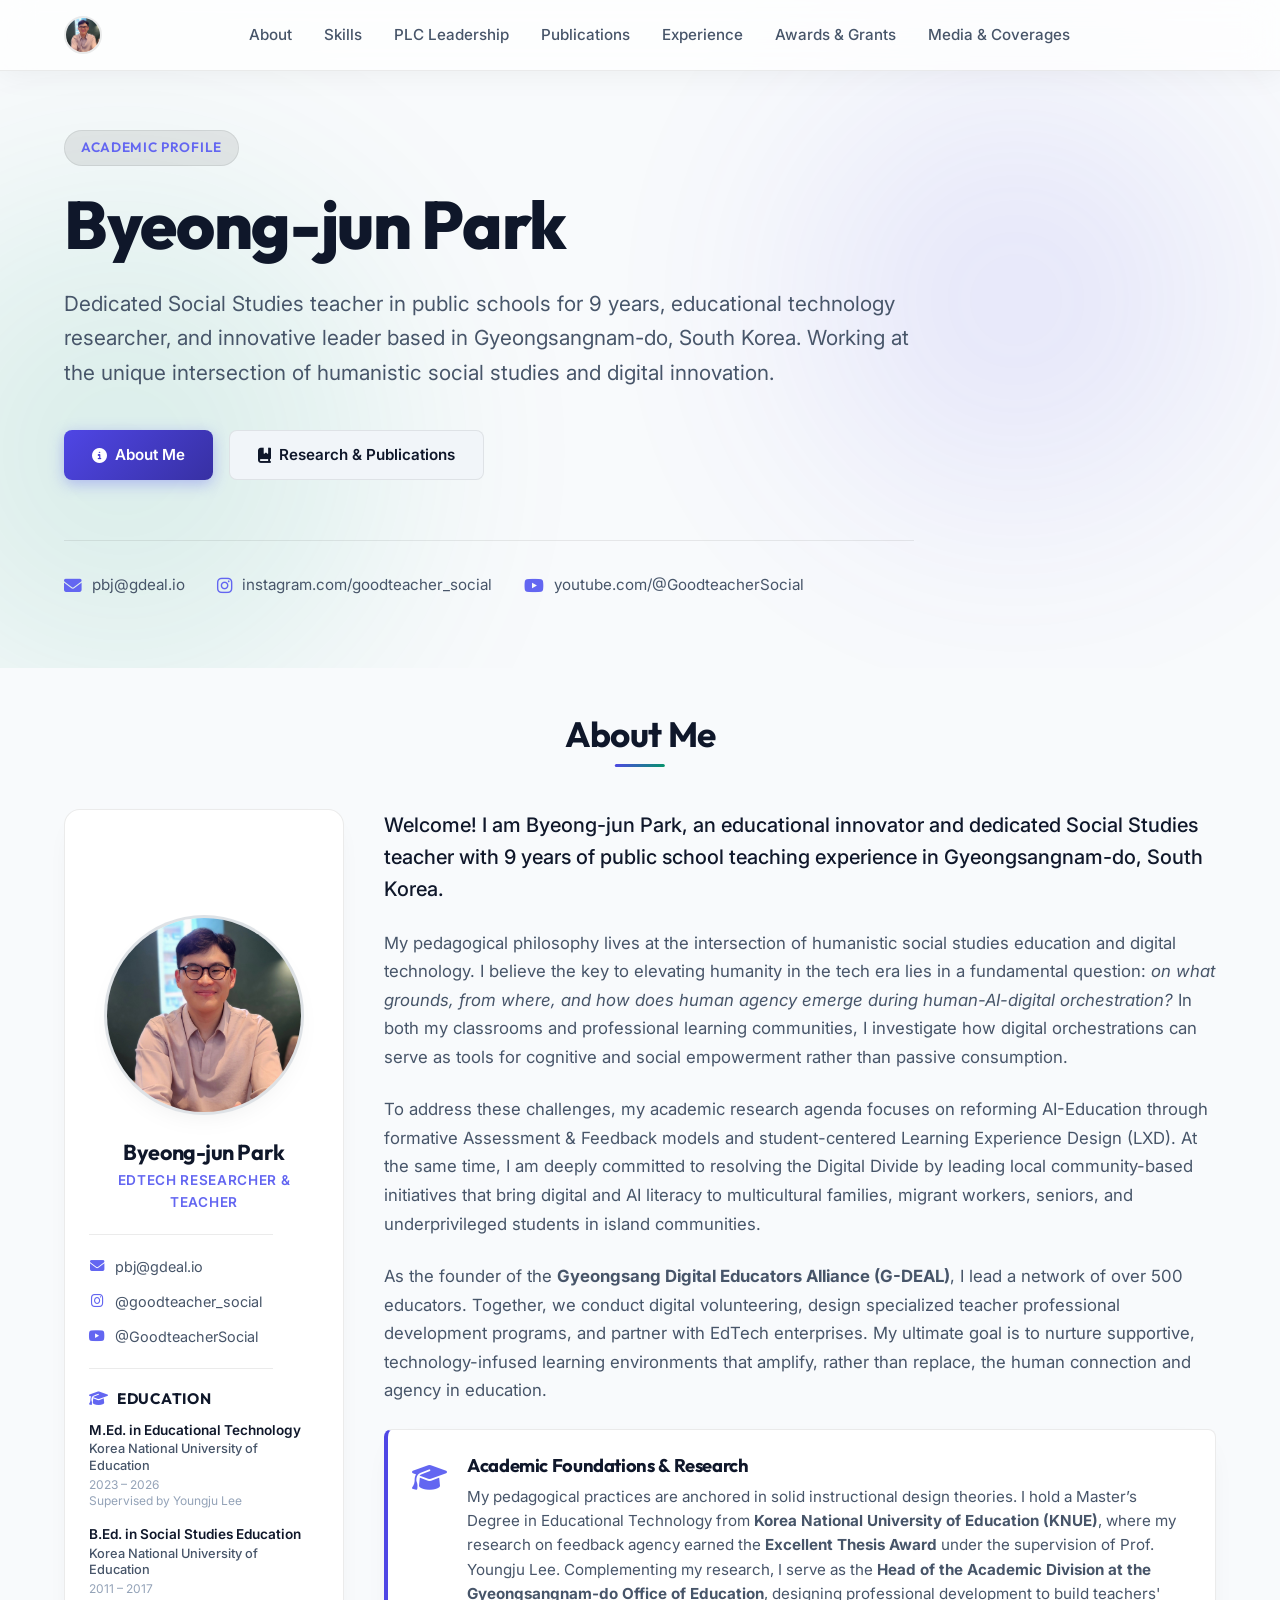
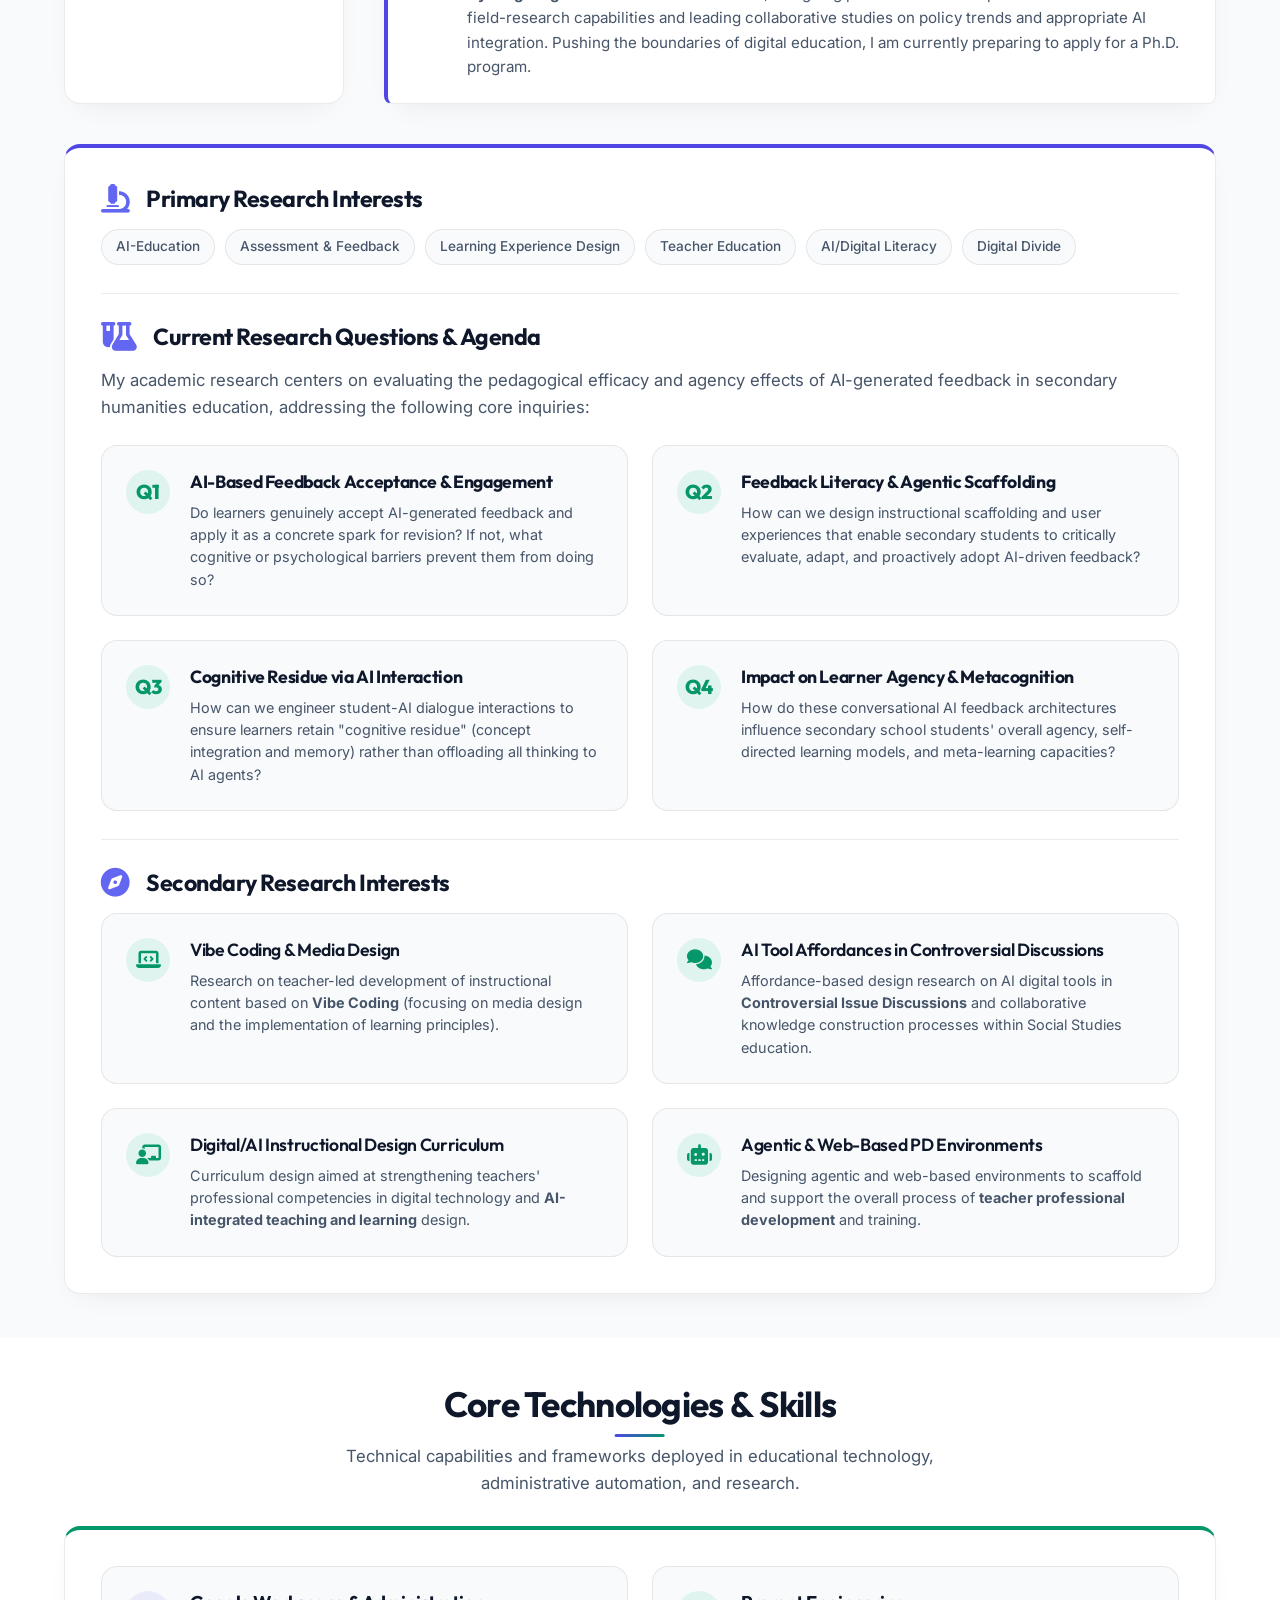
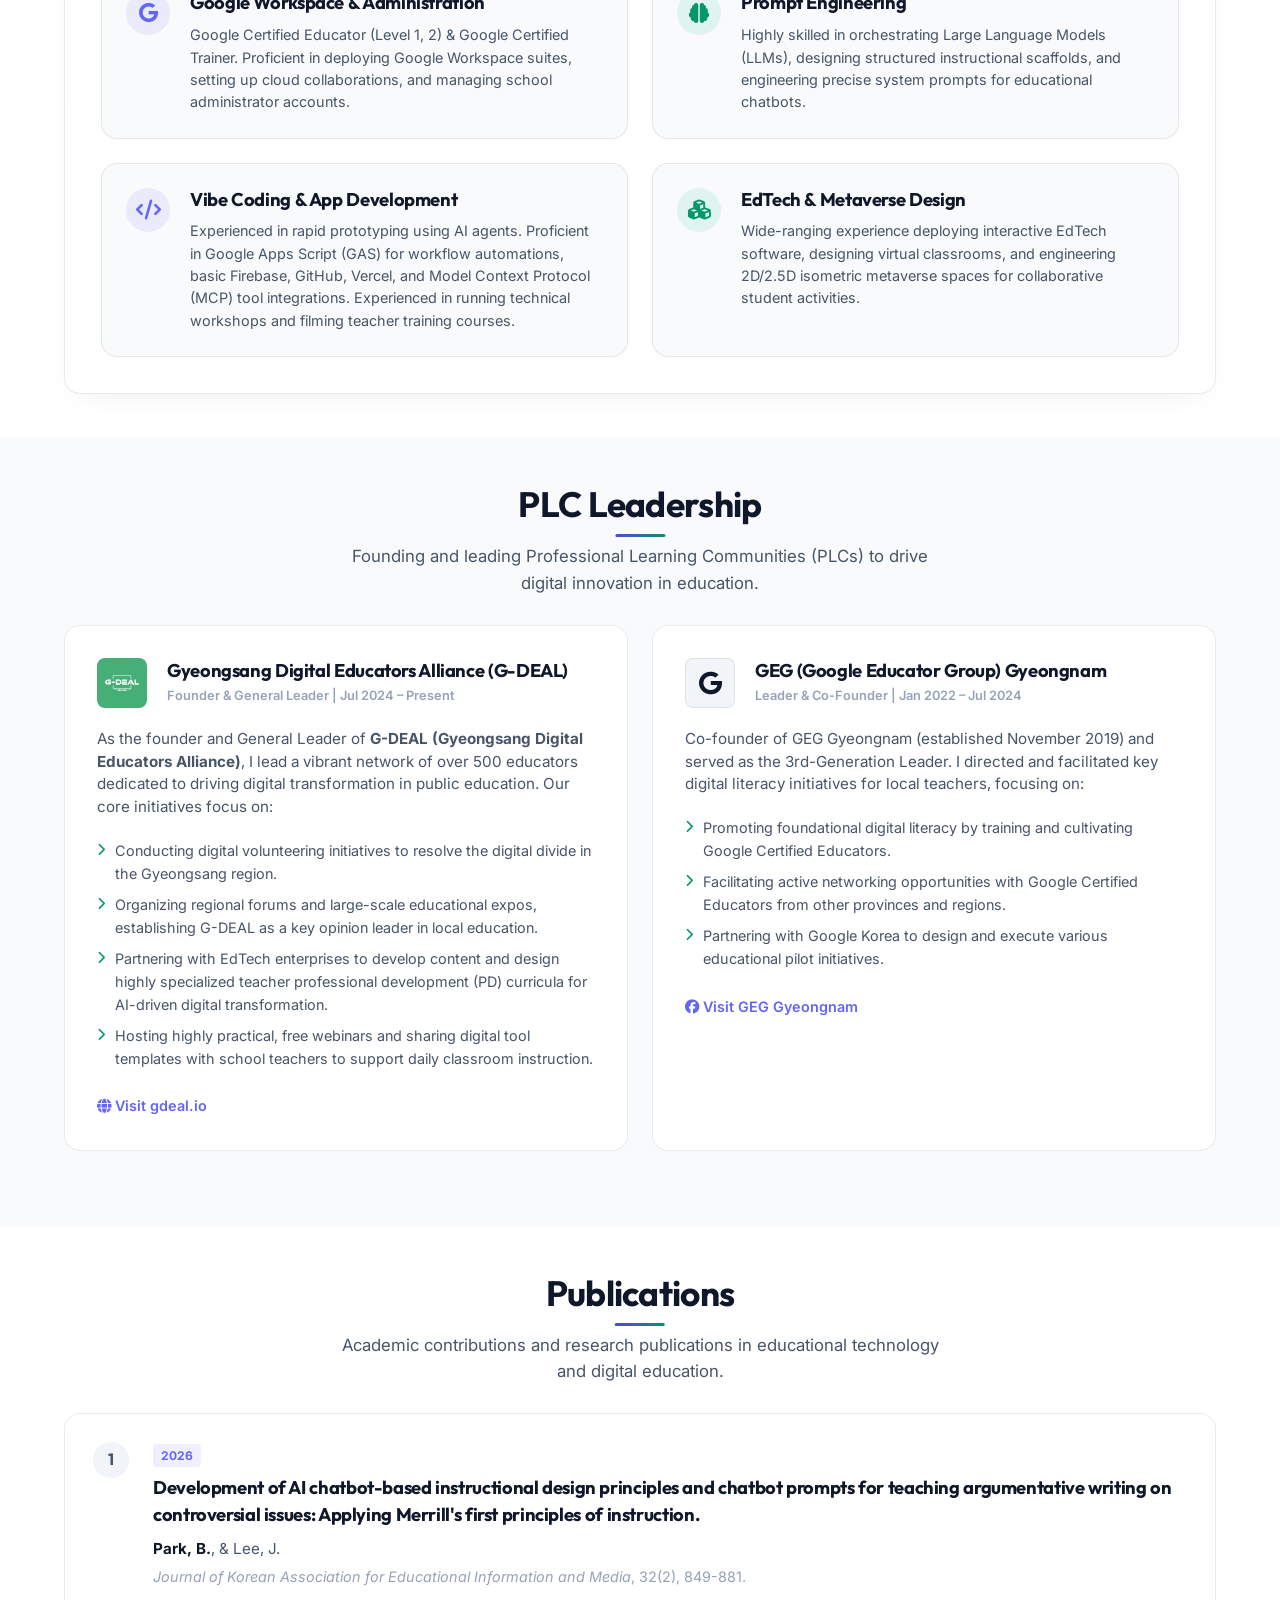
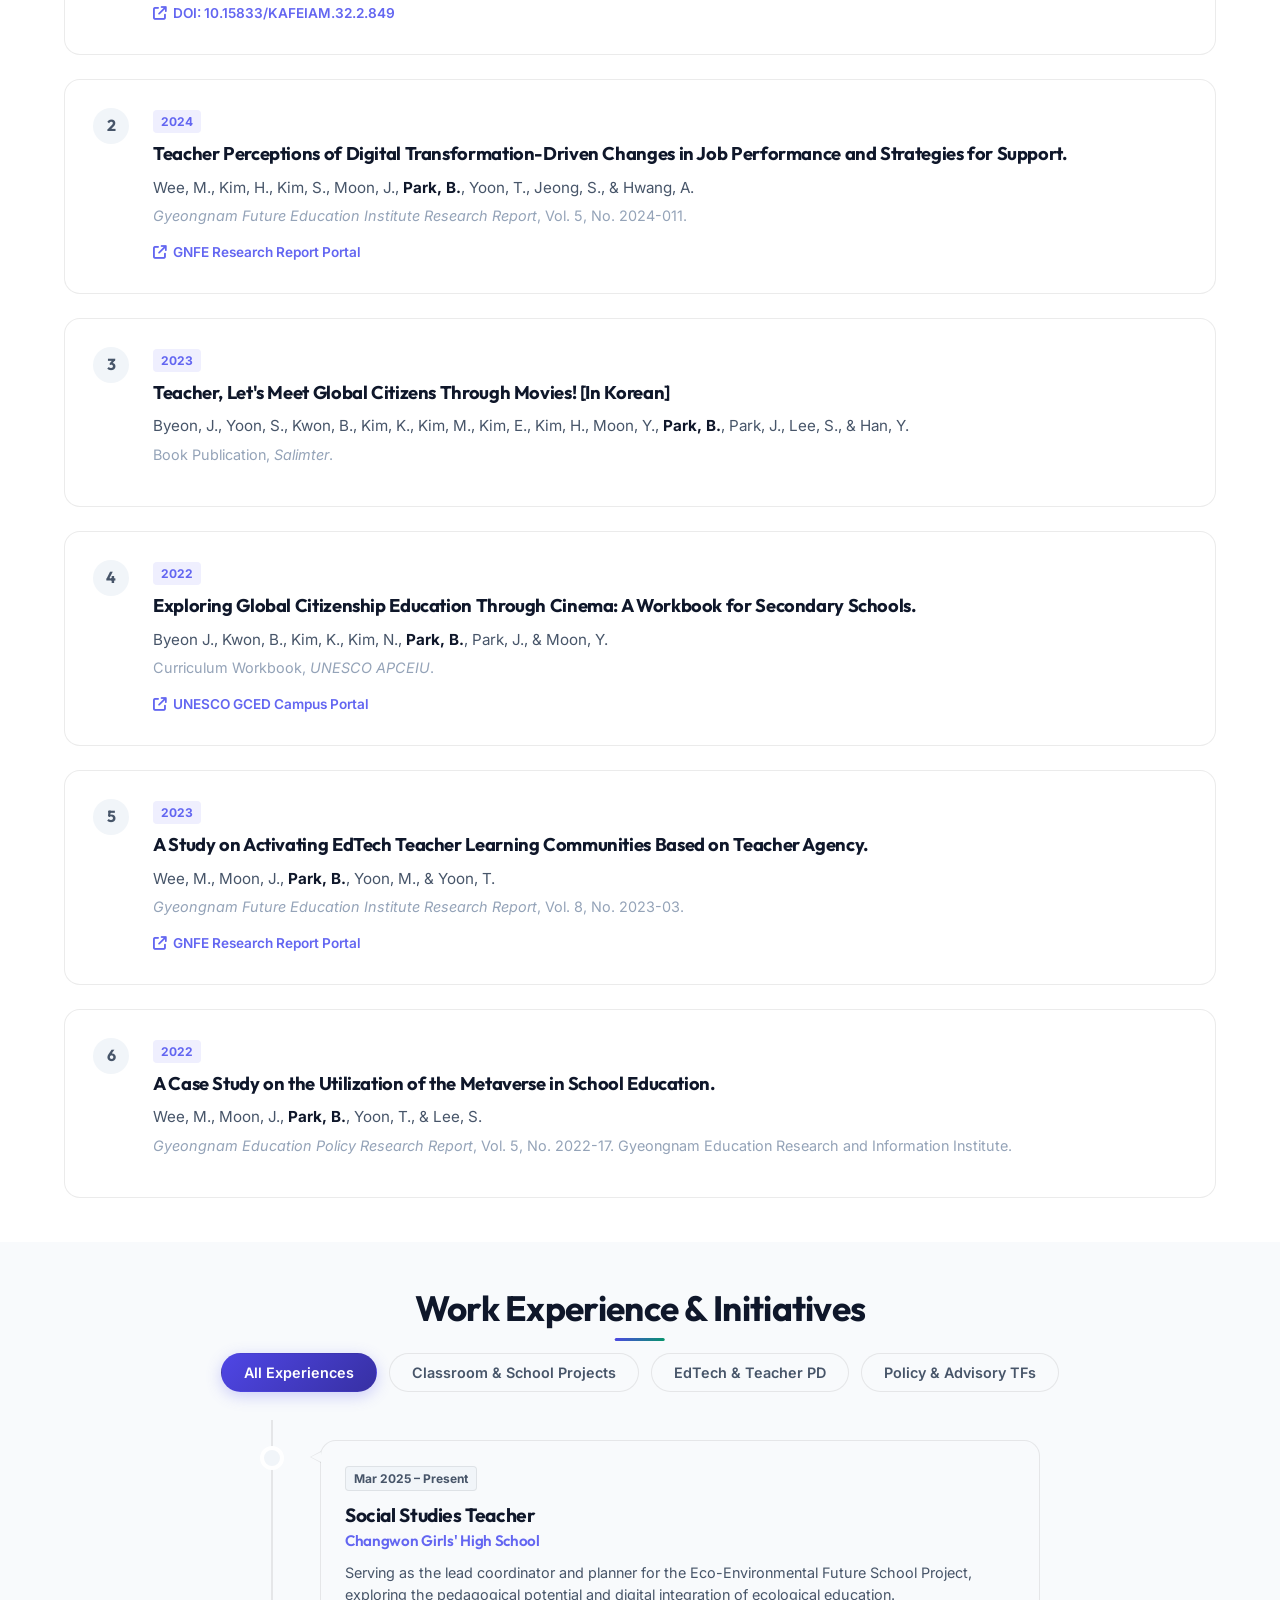
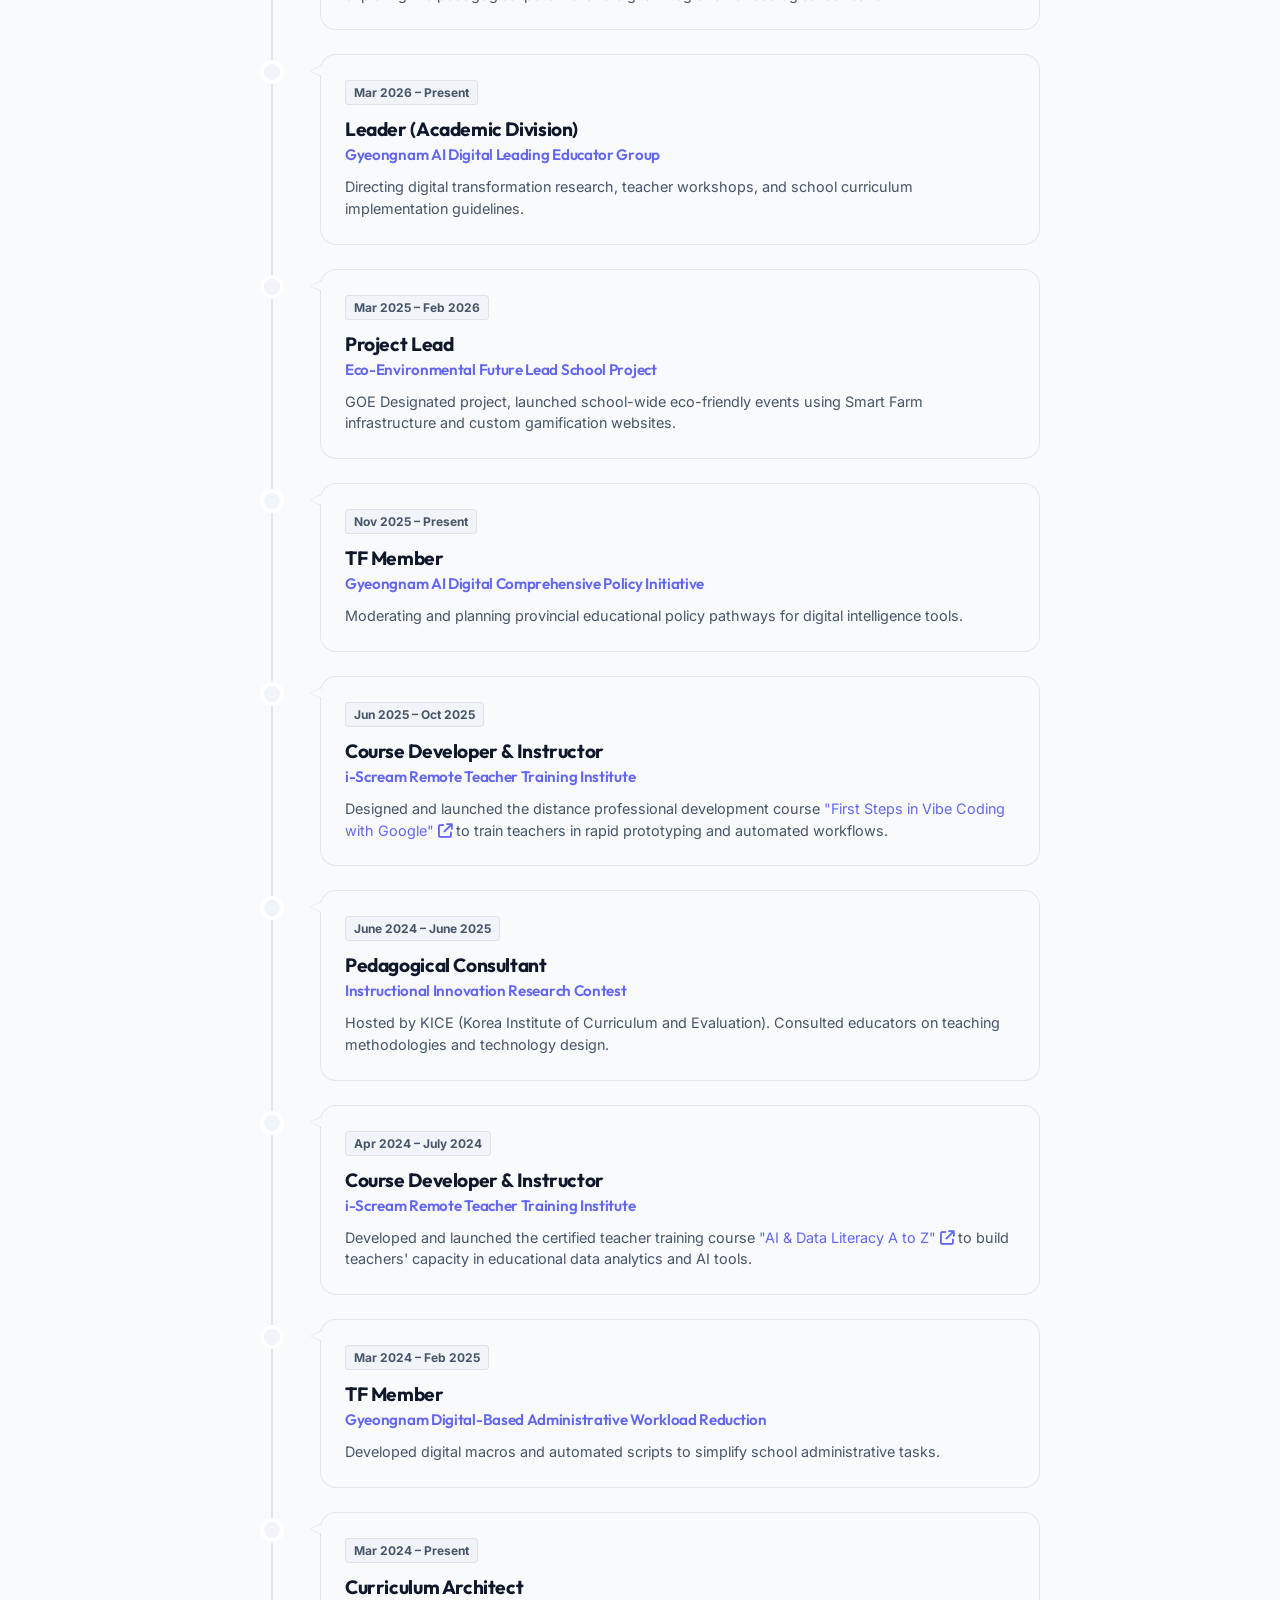
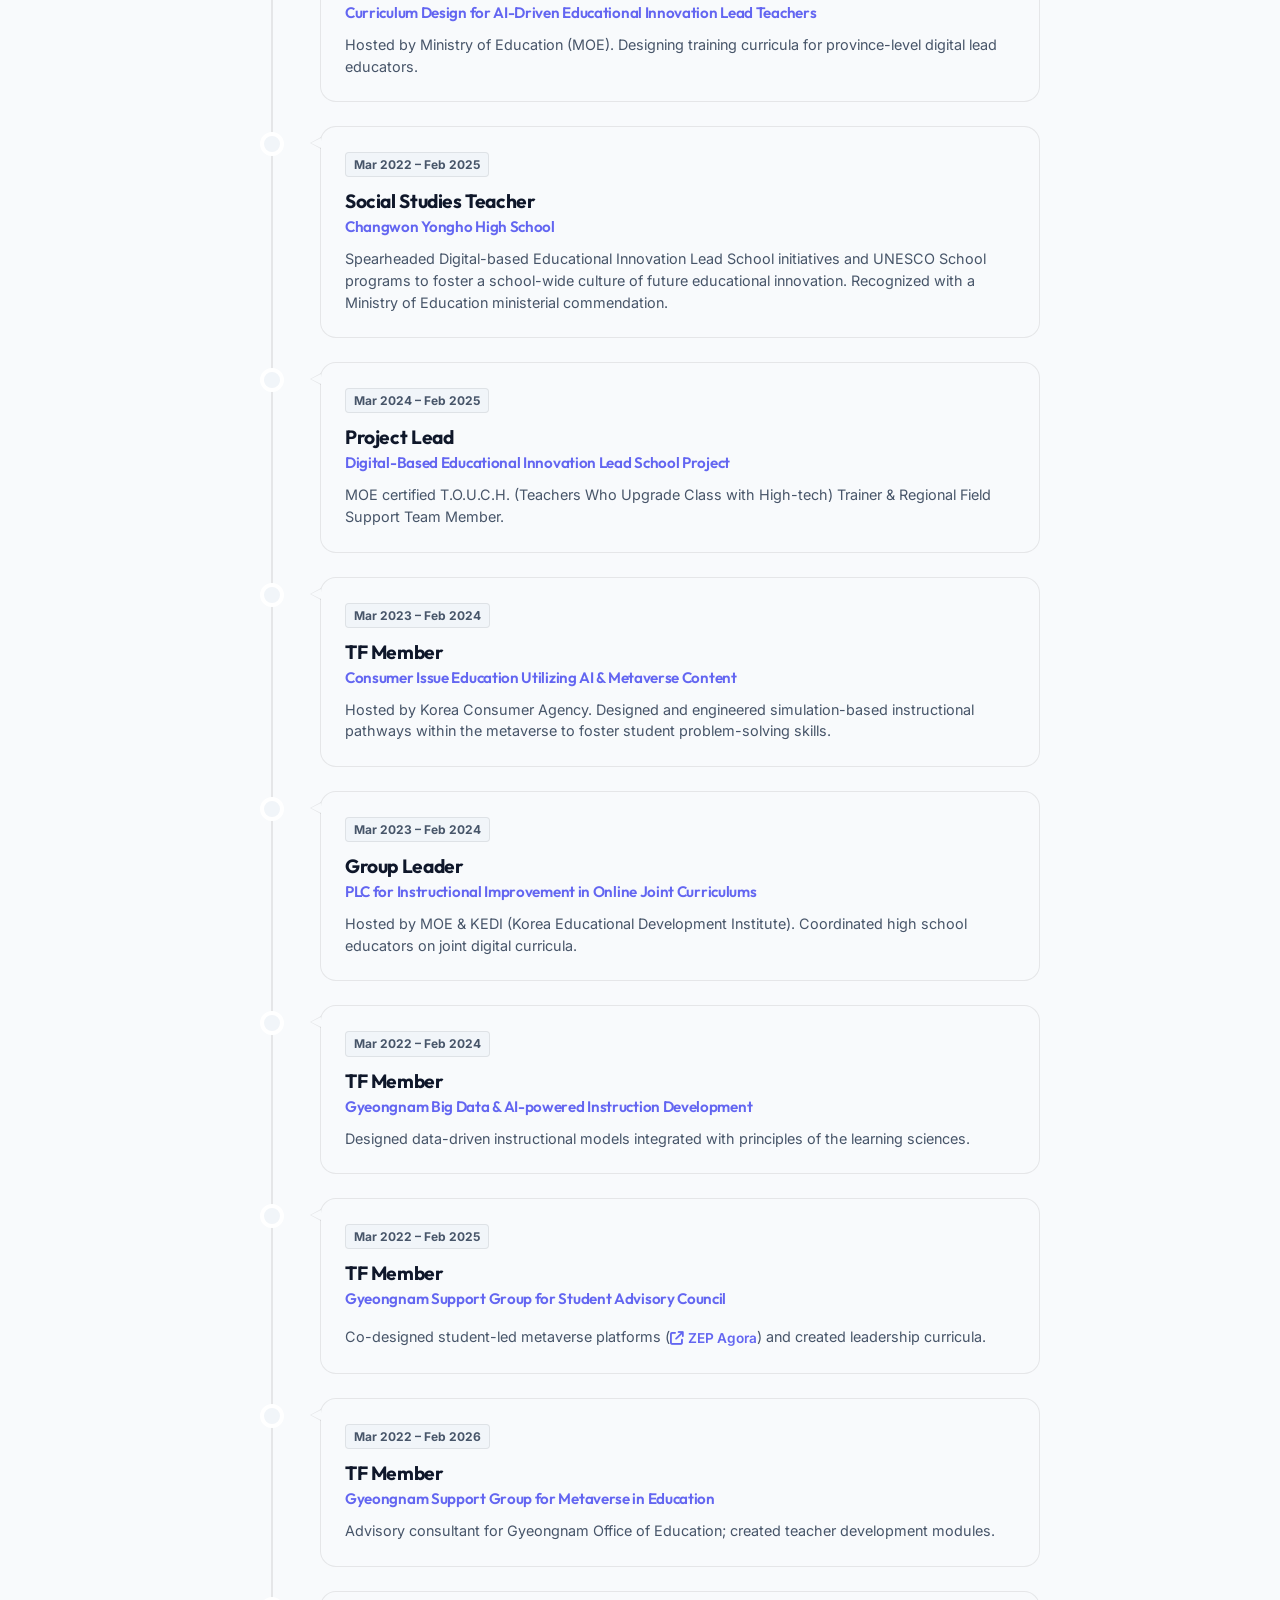
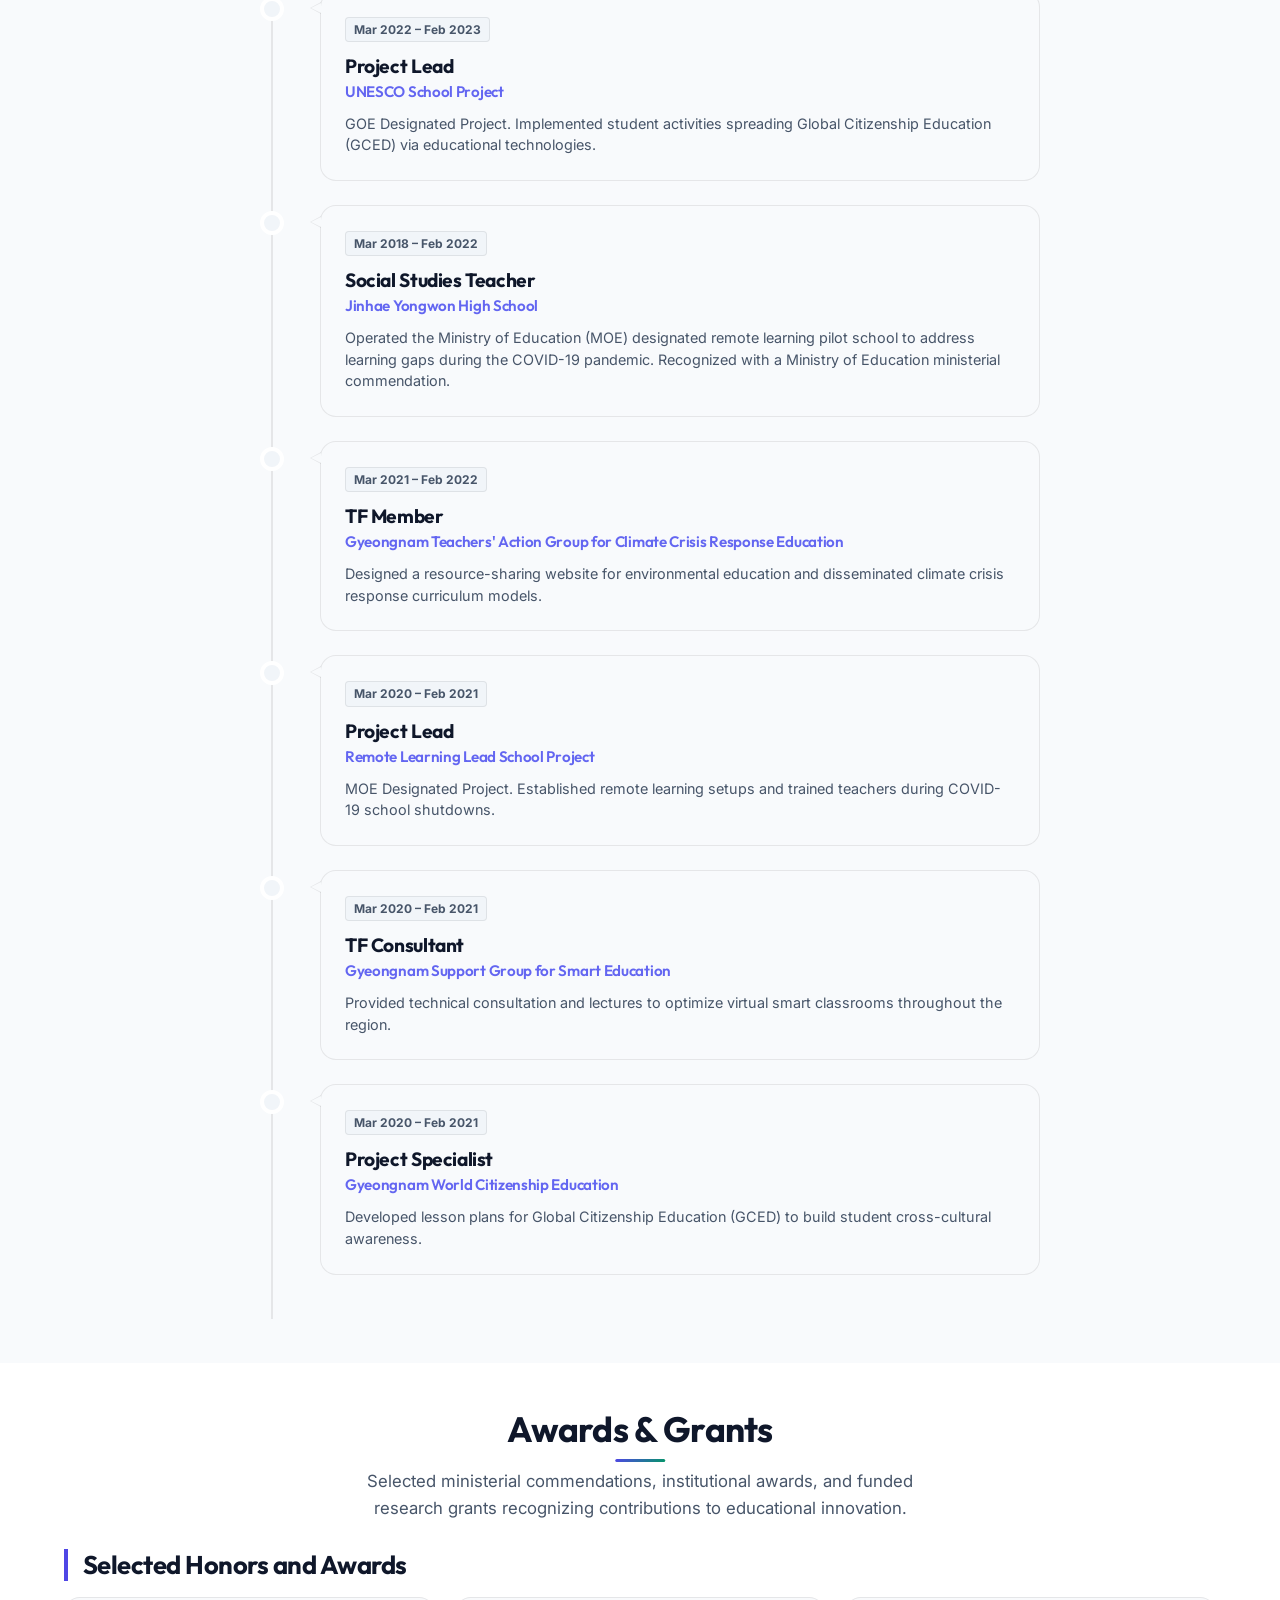
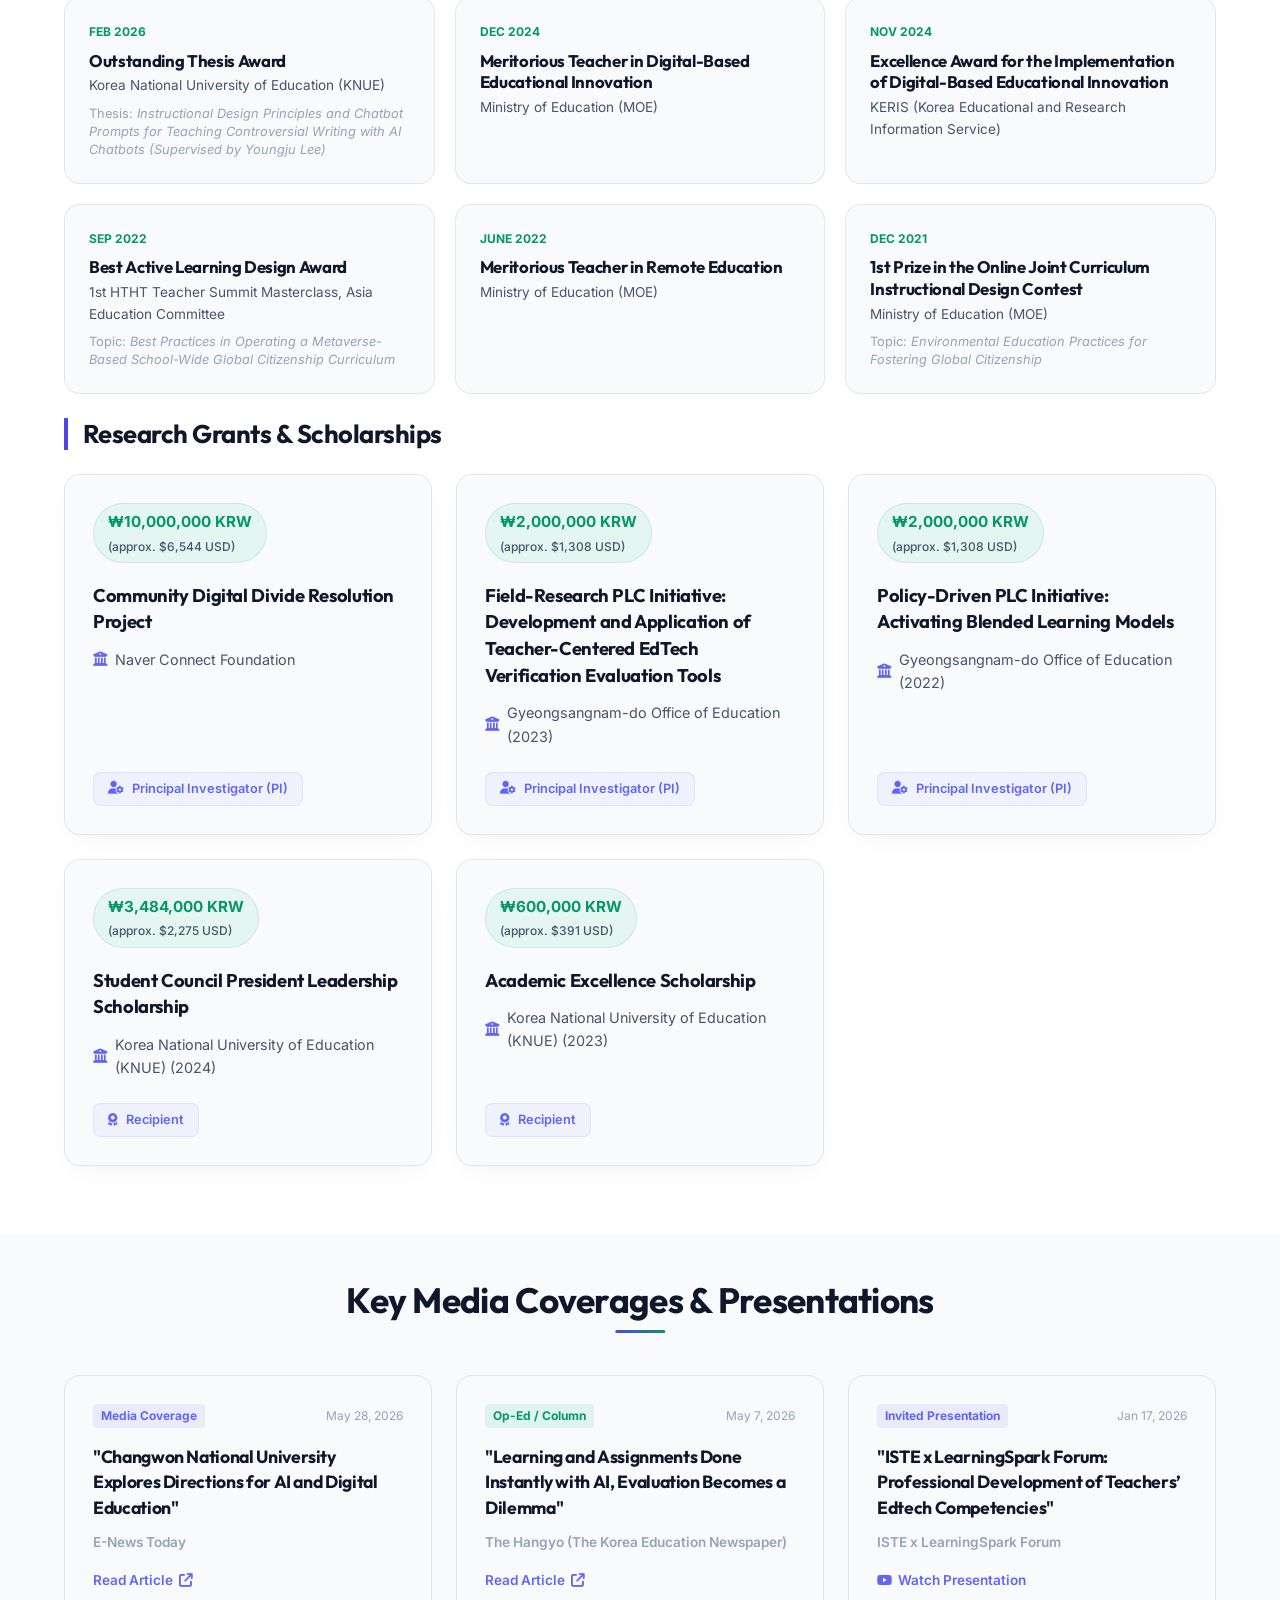
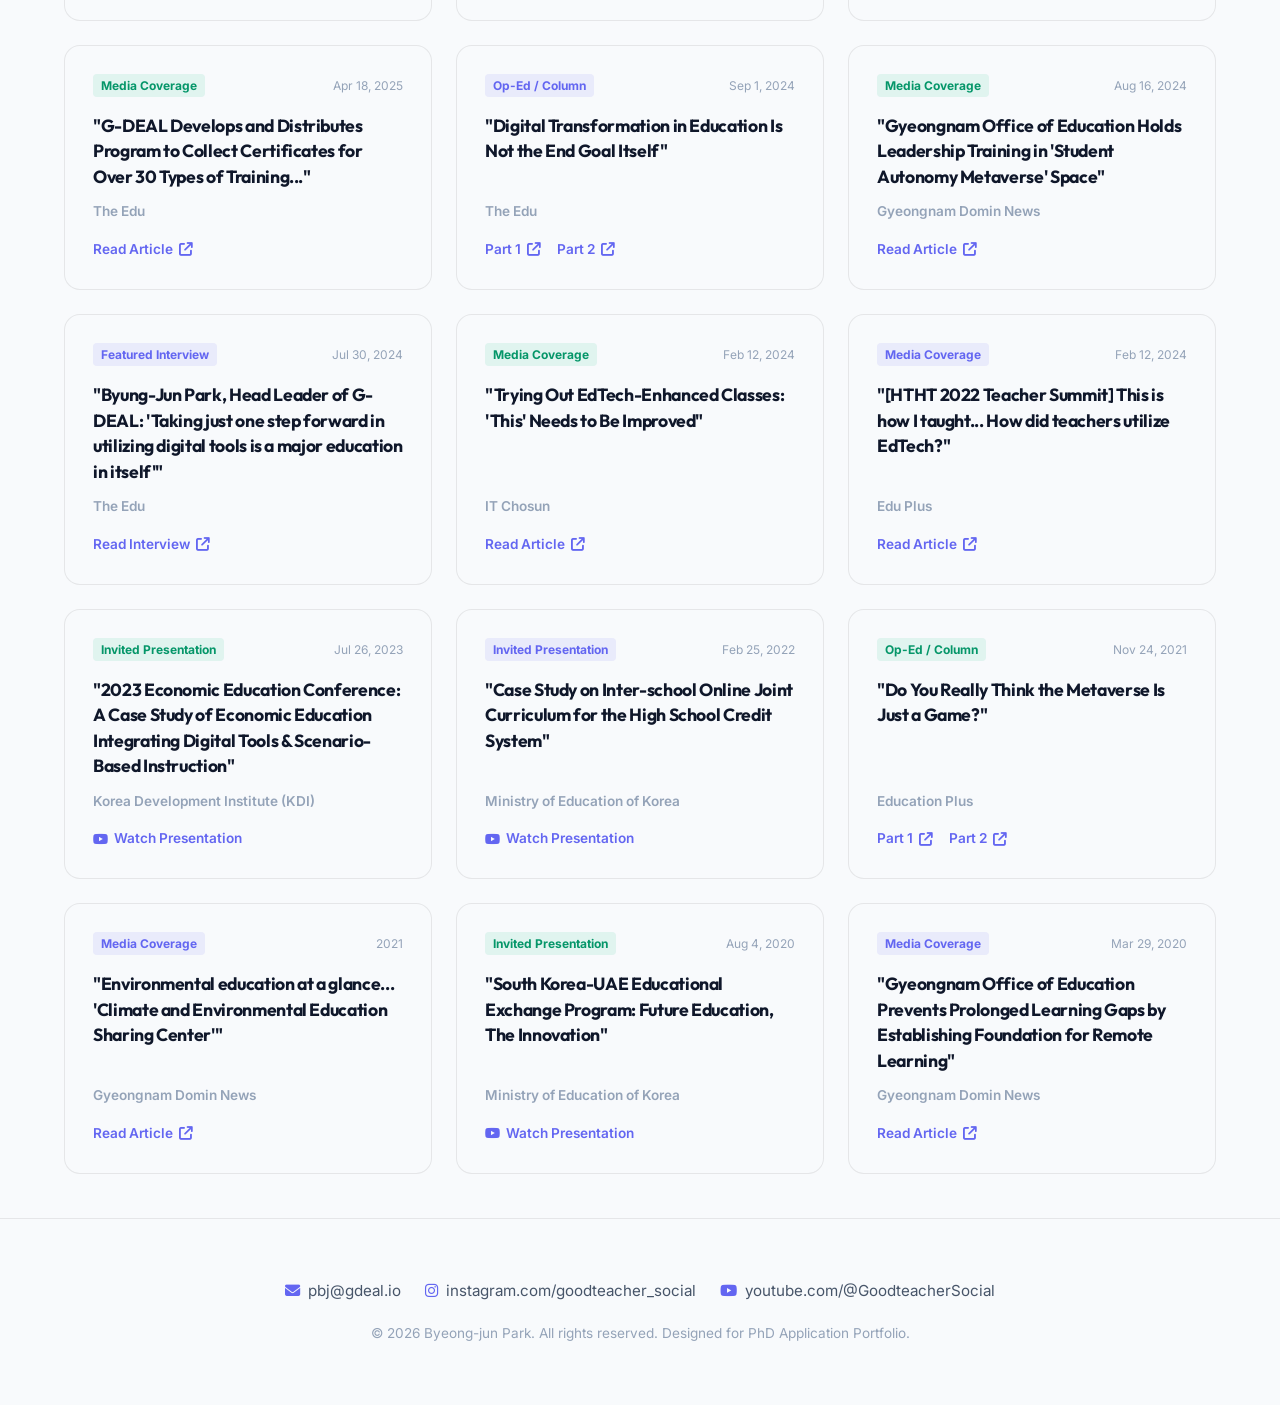
==== commit d2a5e3c4: "Content: update grassroots initiatives to local community-based initiatives in narrative" ====
--- a/index.html
+++ b/index.html
@@ -31,7 +31,7 @@
     <link rel="stylesheet" href="https://cdnjs.cloudflare.com/ajax/libs/font-awesome/6.4.0/css/all.min.css">
     
     <!-- Stylesheet -->
-    <link rel="stylesheet" href="style.css?v=1.8">
+    <link rel="stylesheet" href="style.css?v=1.9">
 </head>
 <body data-theme="light">
     <!-- Navigation -->
@@ -157,7 +157,7 @@
                         My pedagogical philosophy lives at the intersection of humanistic social studies education and digital technology. I believe the key to elevating humanity in the tech era lies in a fundamental question: <em>on what grounds, from where, and how does human agency emerge during human-AI-digital orchestration?</em> In both my classrooms and professional learning communities, I investigate how digital orchestrations can serve as tools for cognitive and social empowerment rather than passive consumption.
                     </p>
                     <p>
-                        To address these challenges, my academic research agenda focuses on reforming AI-Education through formative Assessment & Feedback models and student-centered Learning Experience Design (LXD). At the same time, I am deeply committed to resolving the Digital Divide by leading grassroots initiatives that bring digital and AI literacy to multicultural families, migrant workers, seniors, and underprivileged students in island communities.
+                        To address these challenges, my academic research agenda focuses on reforming AI-Education through formative Assessment & Feedback models and student-centered Learning Experience Design (LXD). At the same time, I am deeply committed to resolving the Digital Divide by leading local community-based initiatives that bring digital and AI literacy to multicultural families, migrant workers, seniors, and underprivileged students in island communities.
                     </p>
                     <p>
                         As the founder of the <strong>Gyeongsang Digital Educators Alliance (G-DEAL)</strong>, I lead a network of over 500 educators. Together, we conduct digital volunteering, design specialized teacher professional development programs, and partner with EdTech enterprises. My ultimate goal is to nurture supportive, technology-infused learning environments that amplify, rather than replace, the human connection and agency in education.
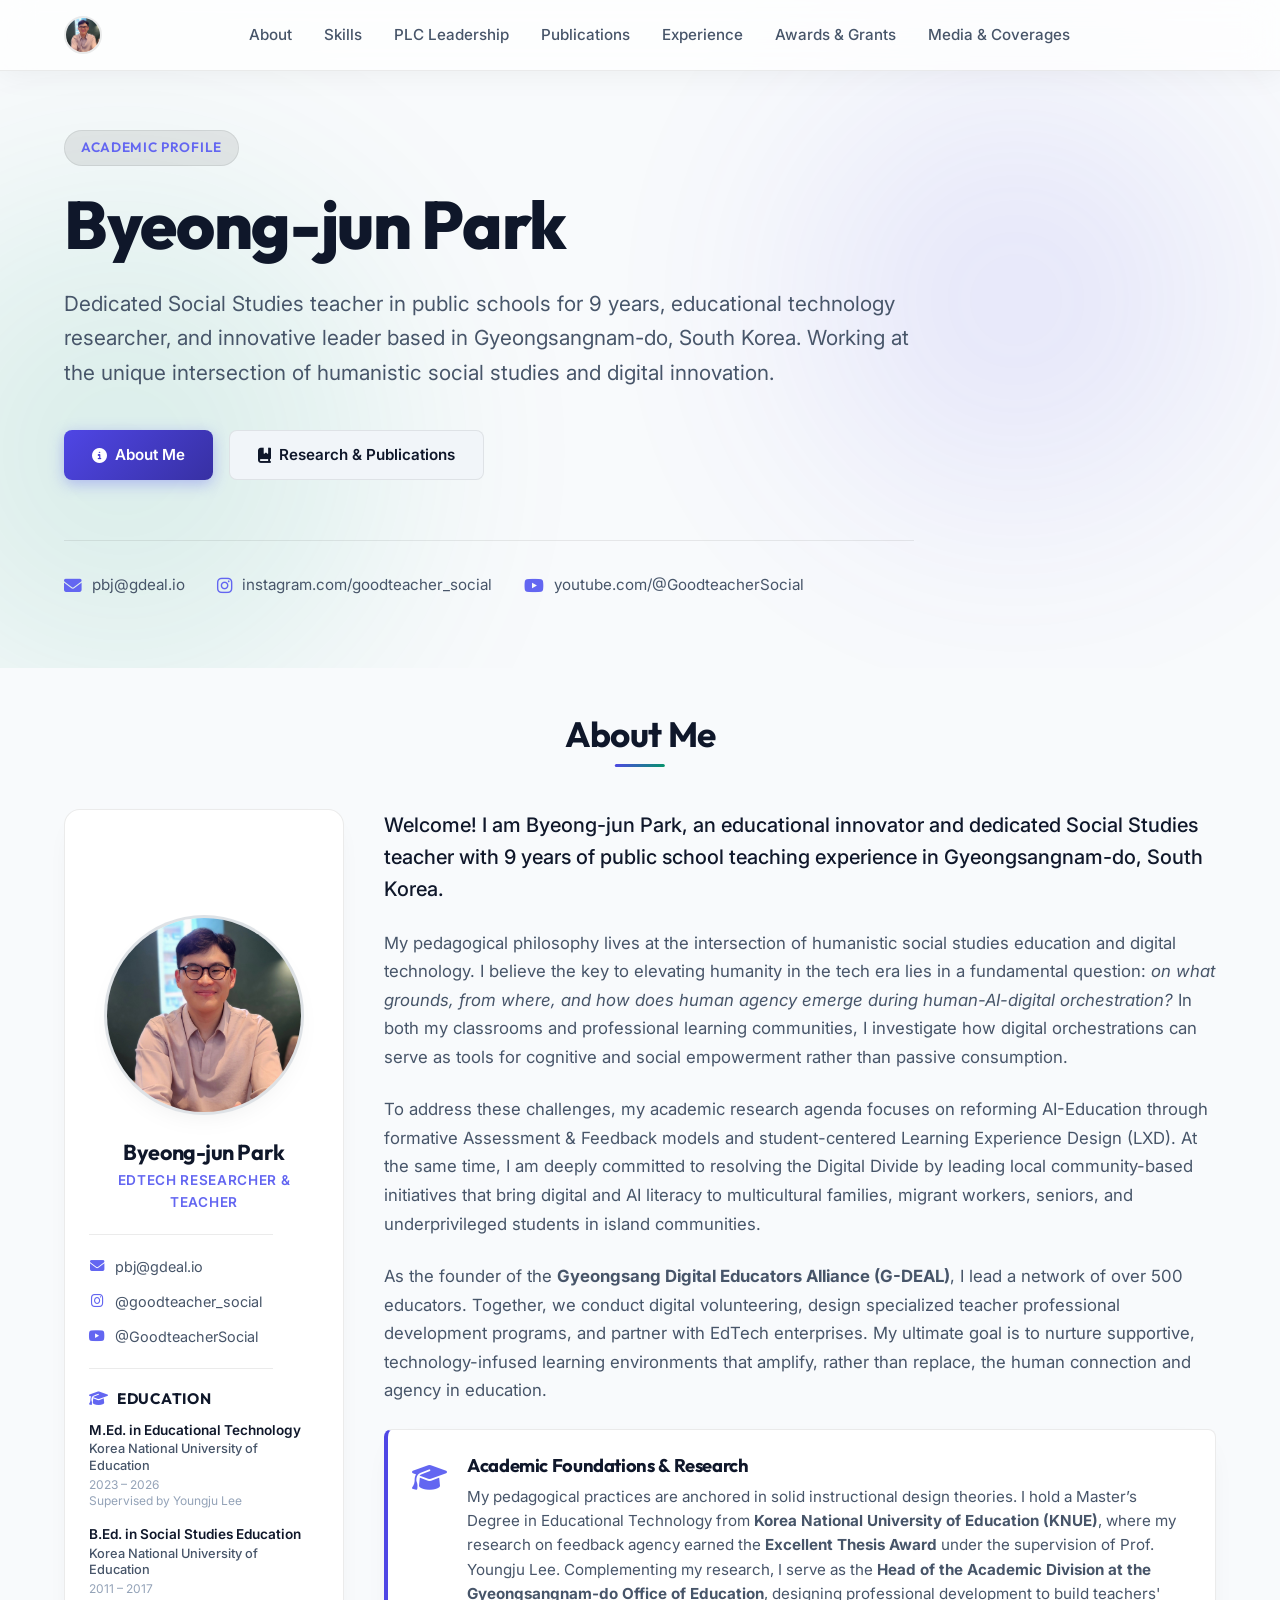
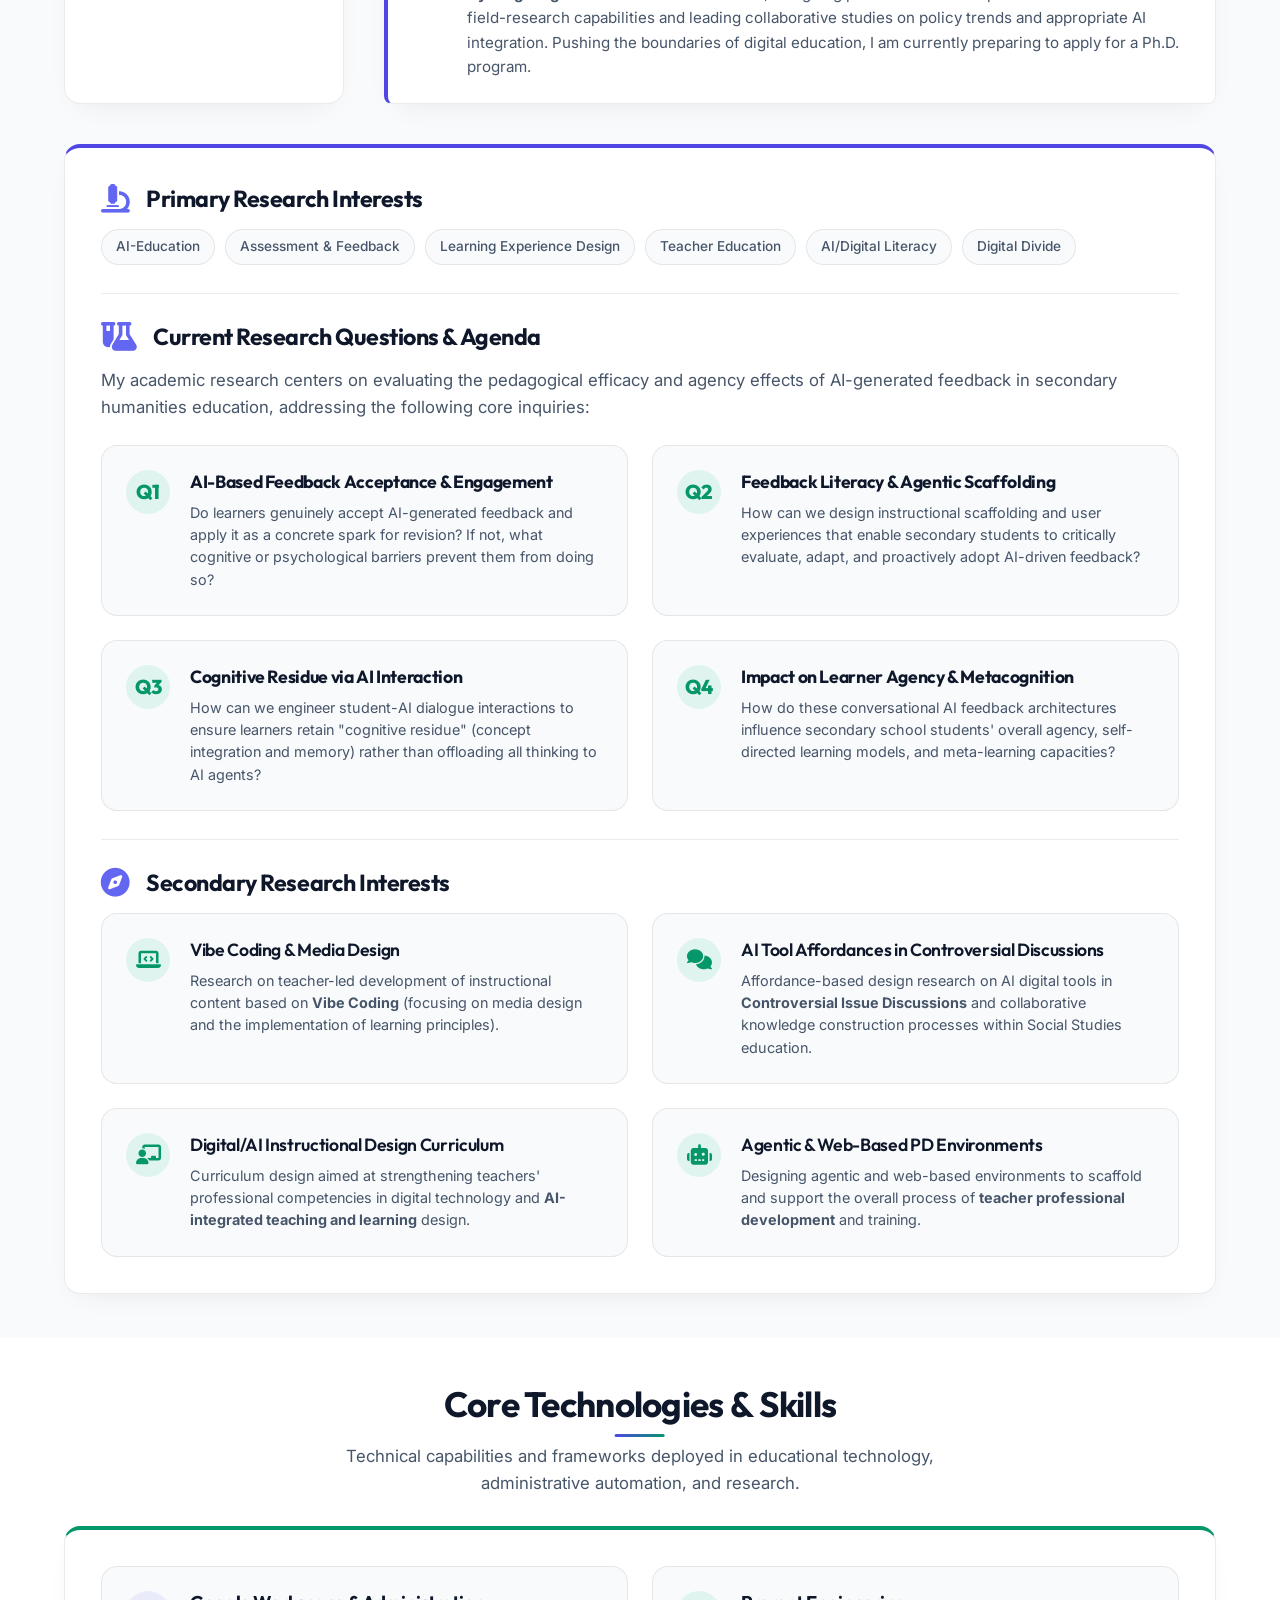
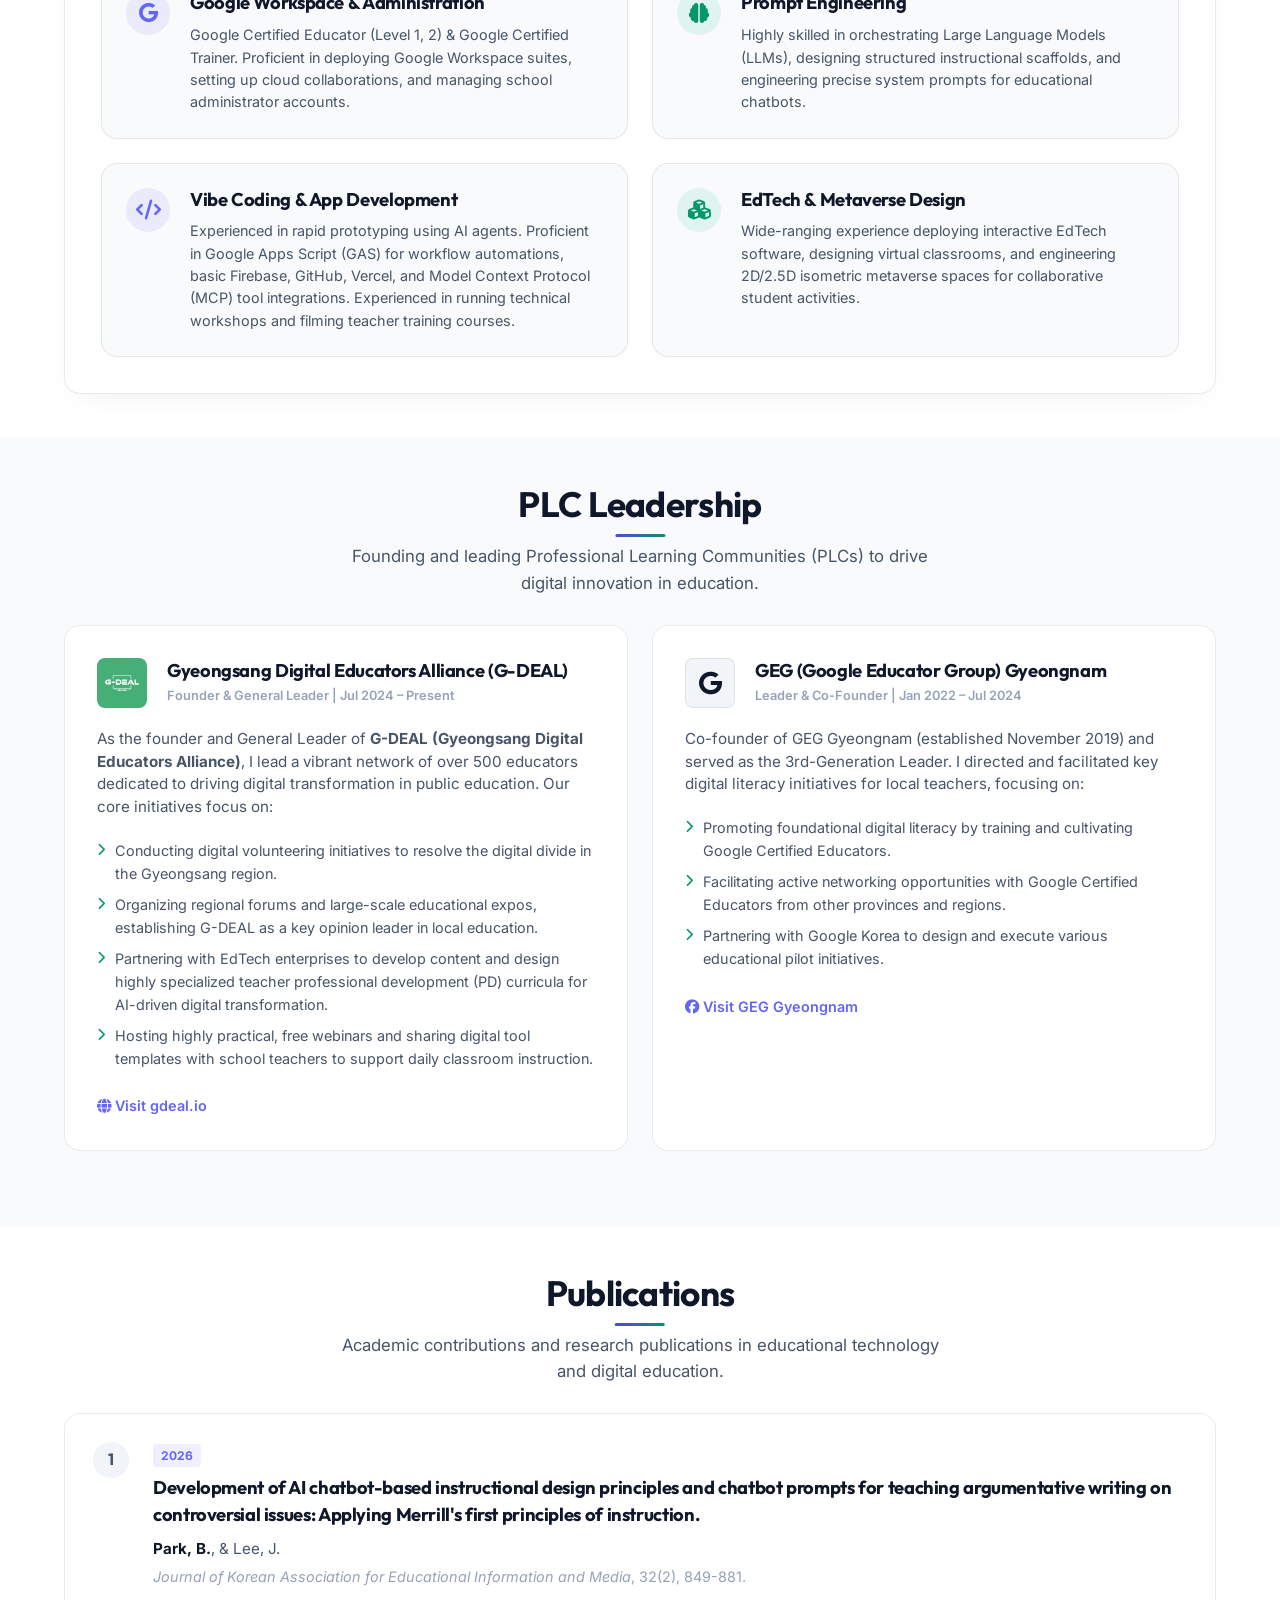
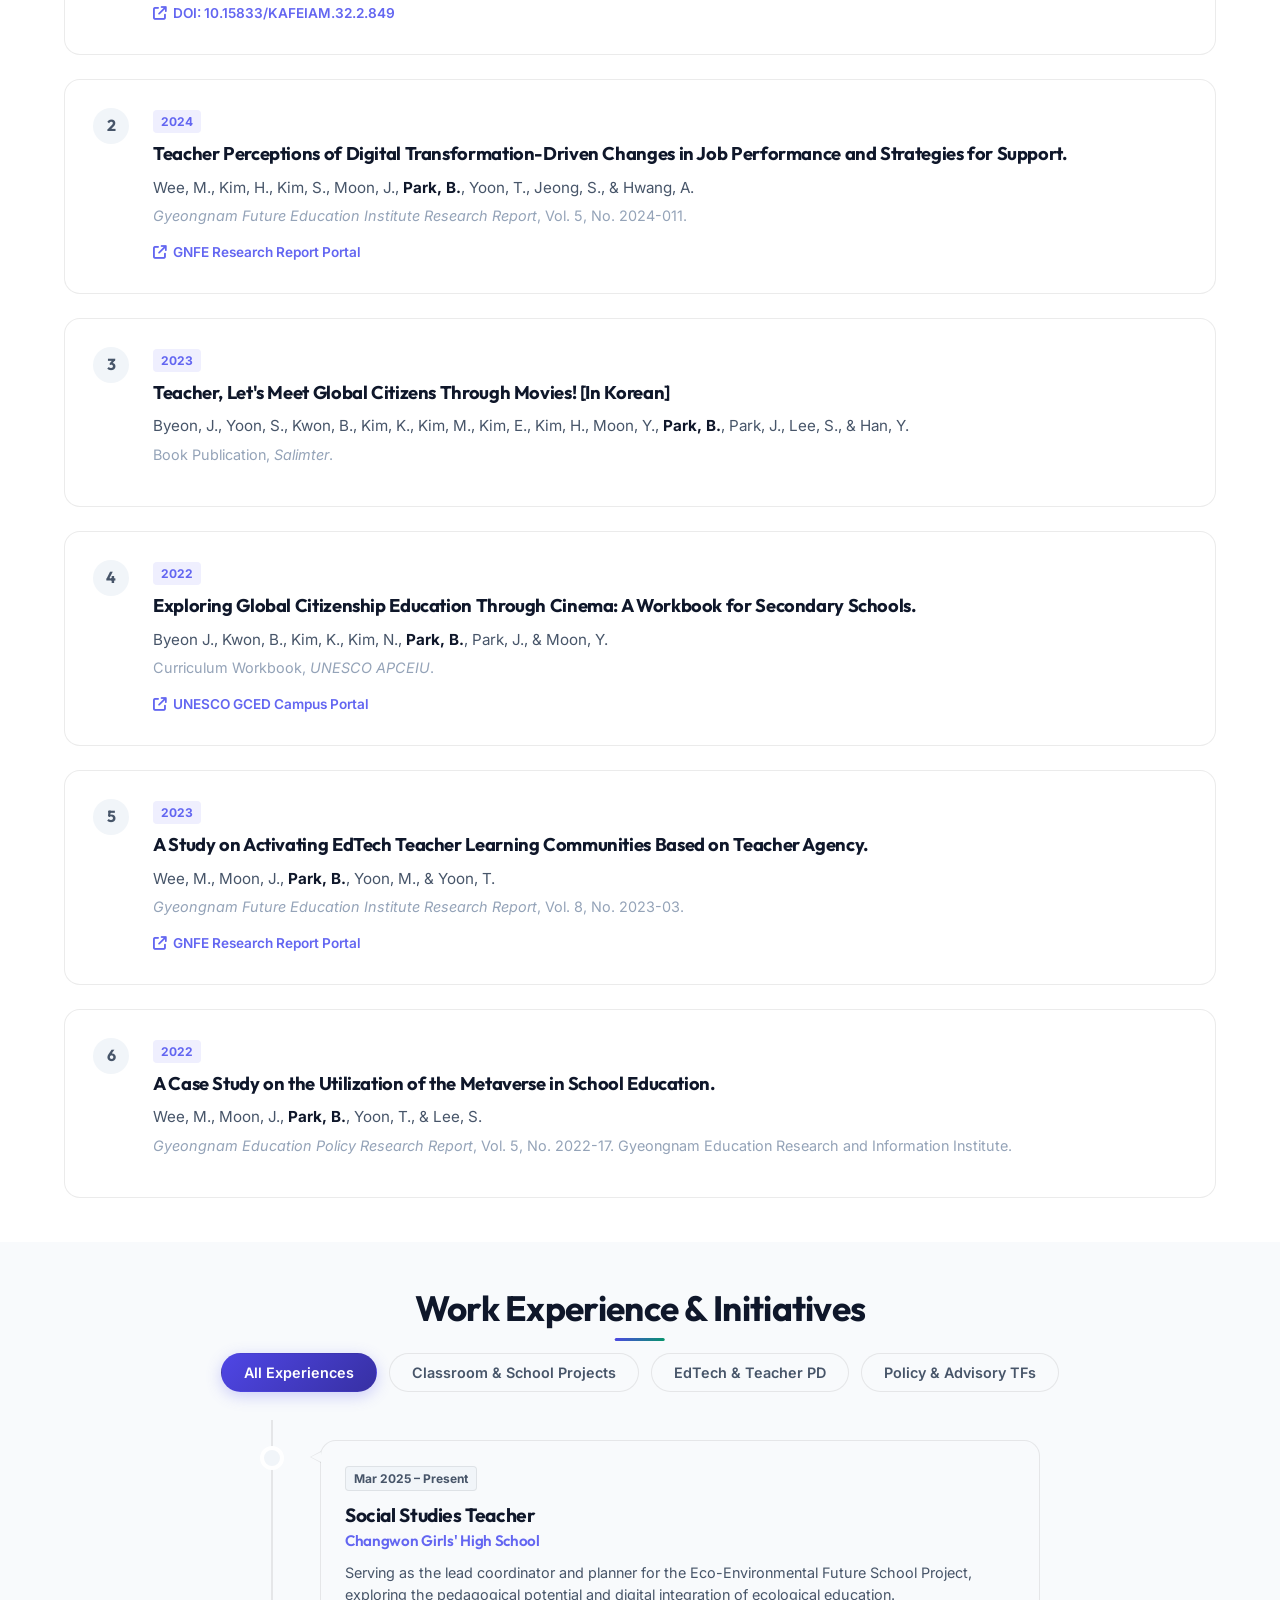
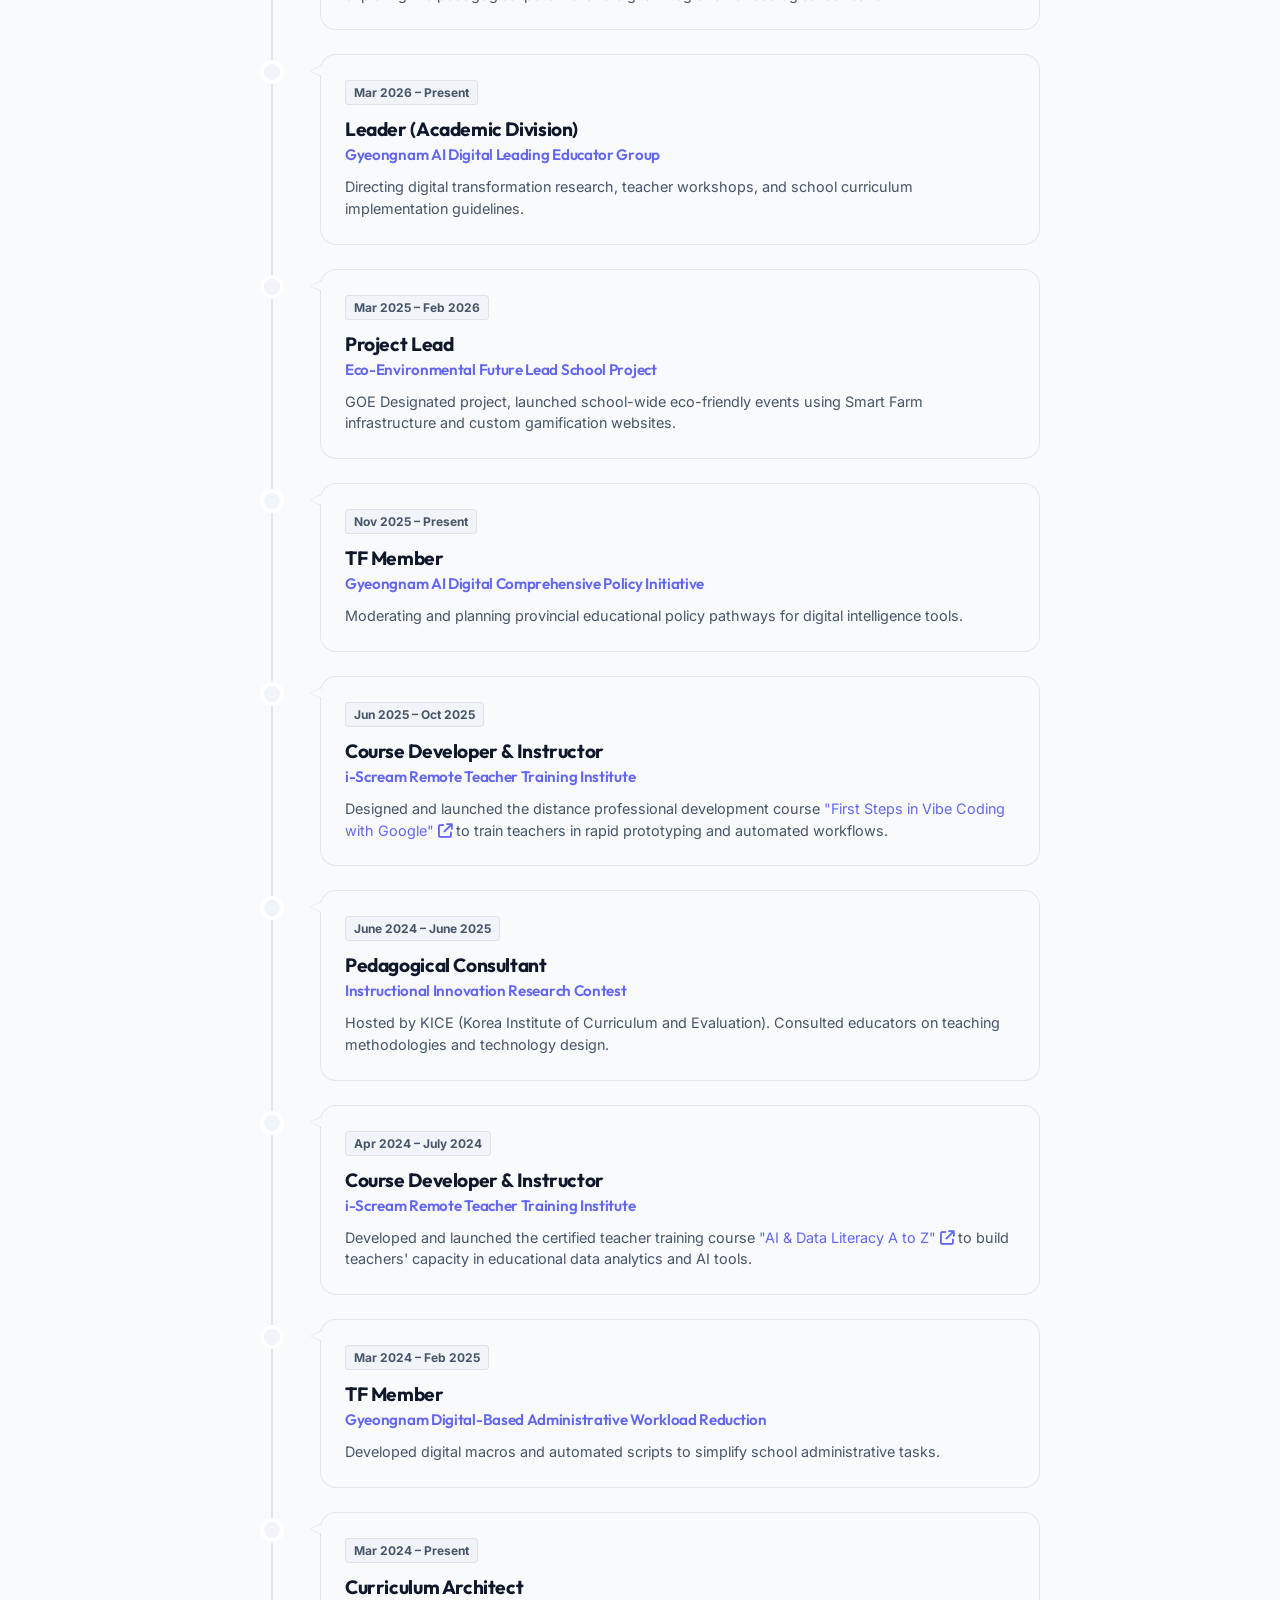
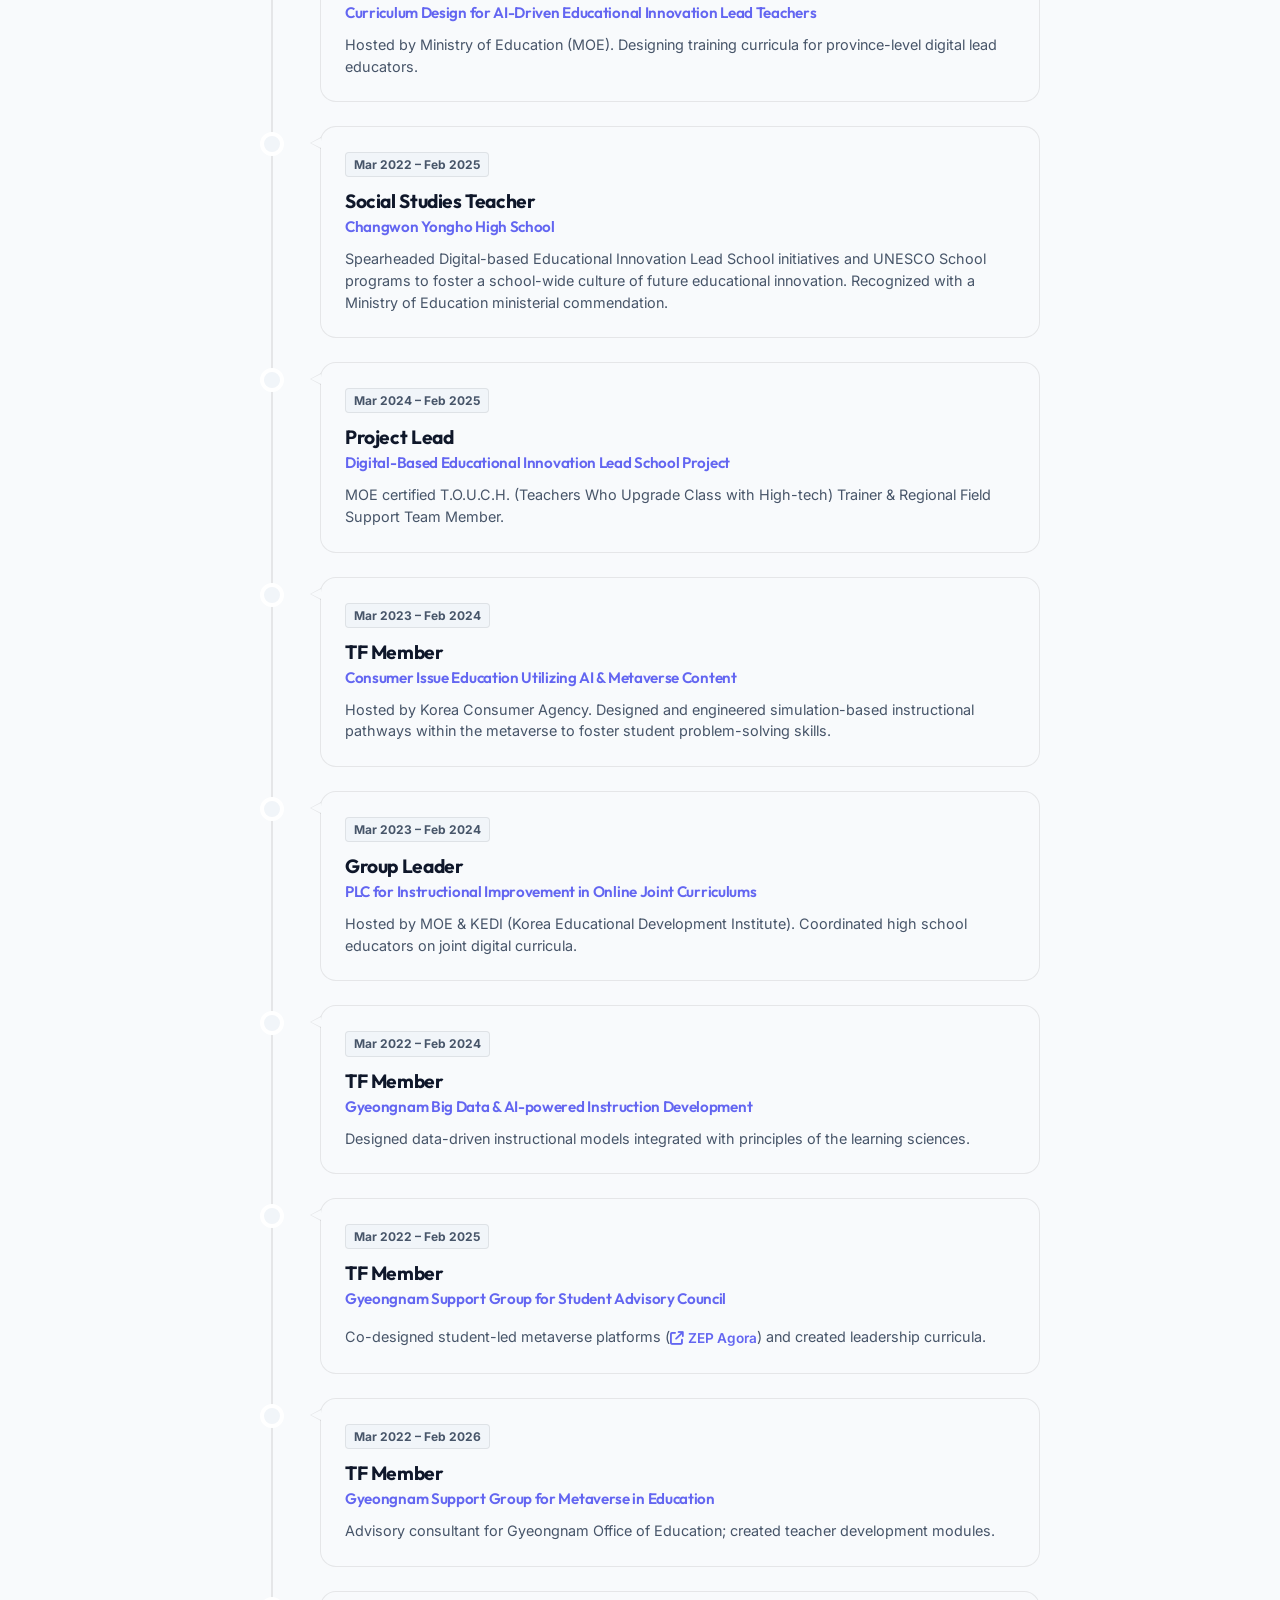
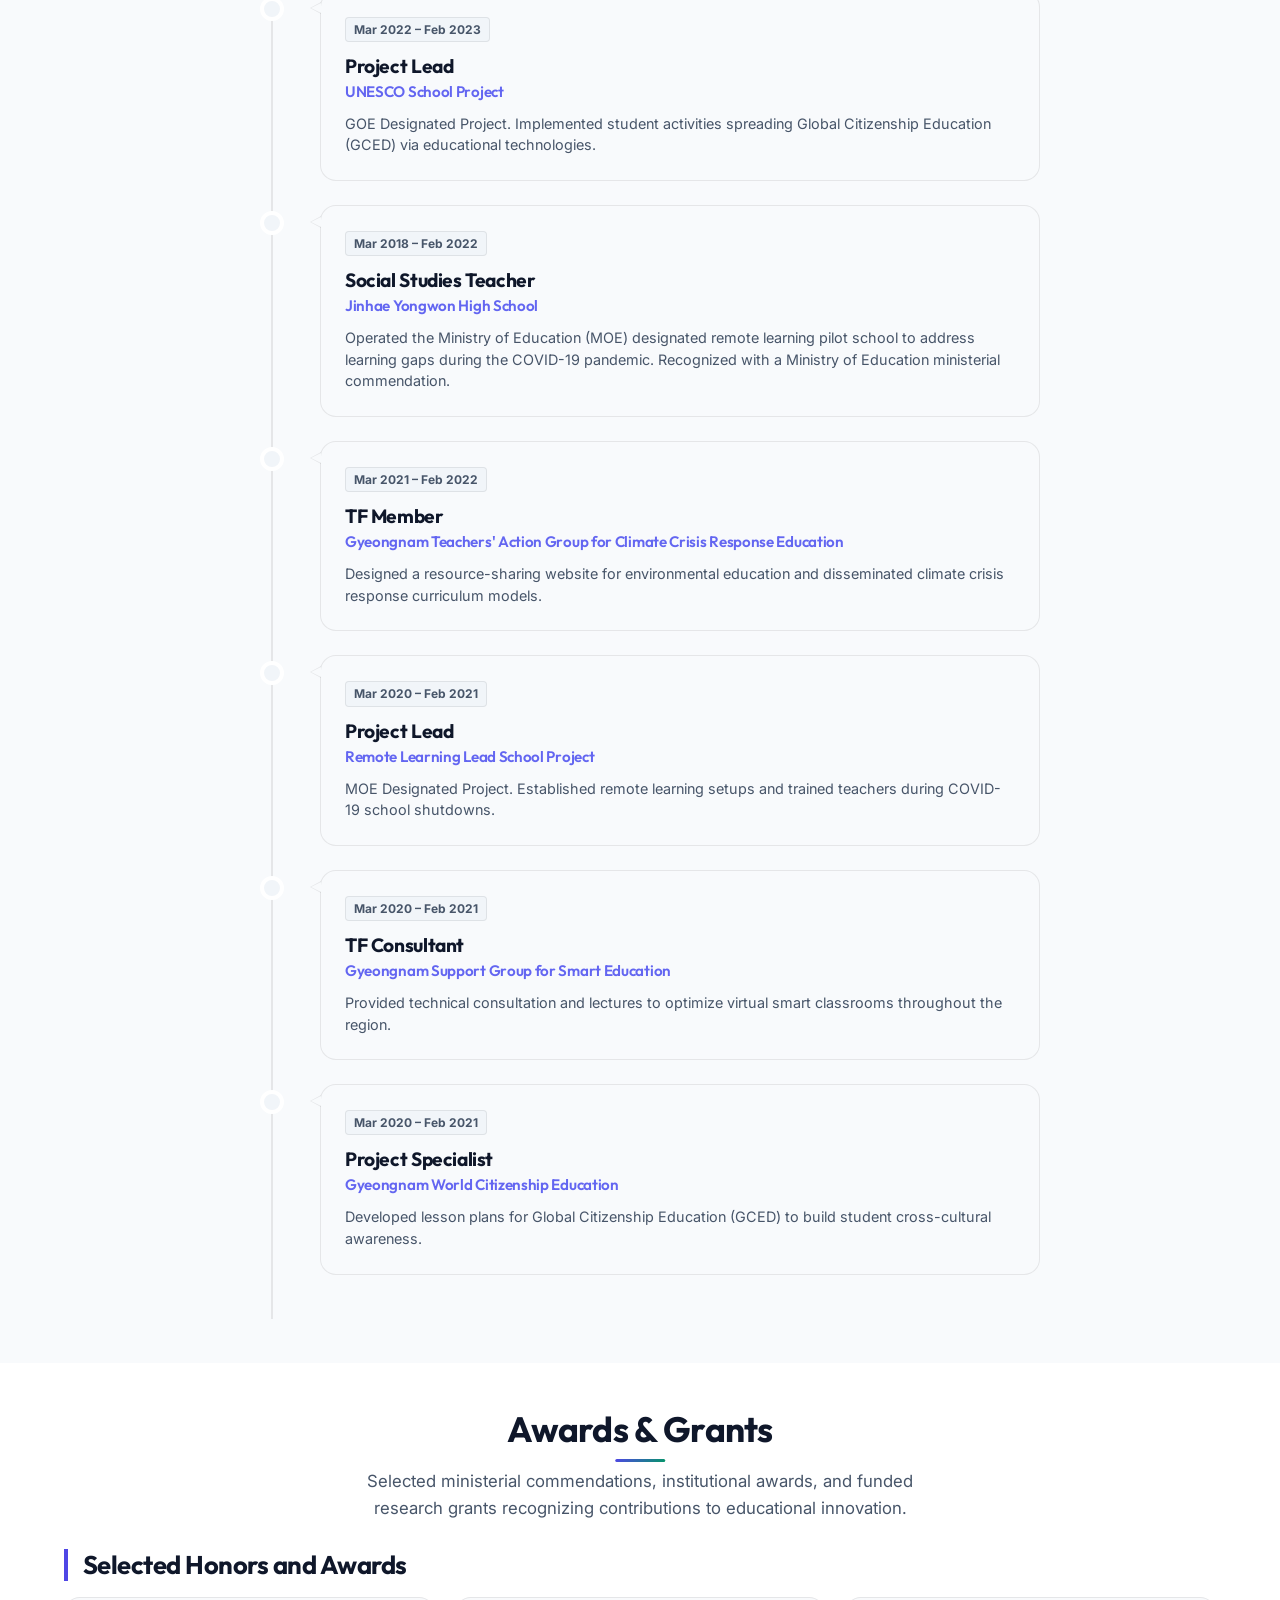
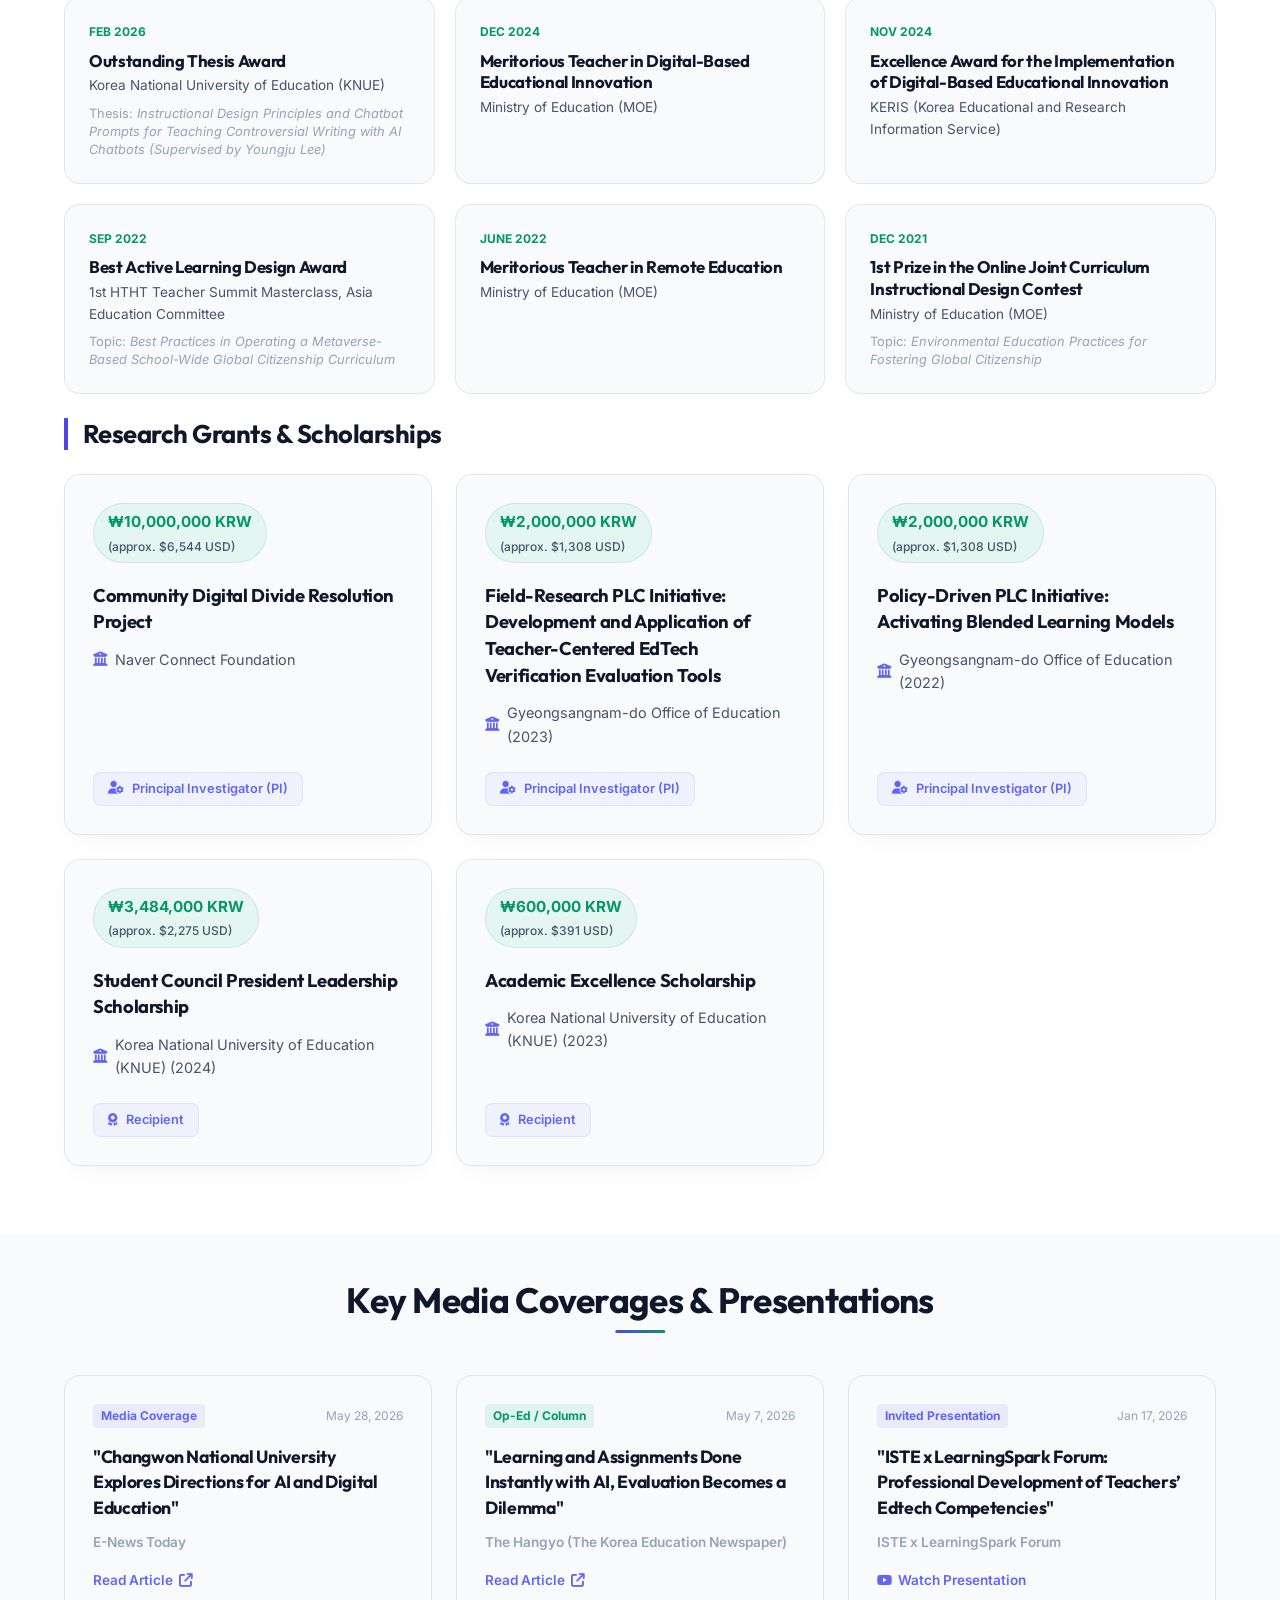
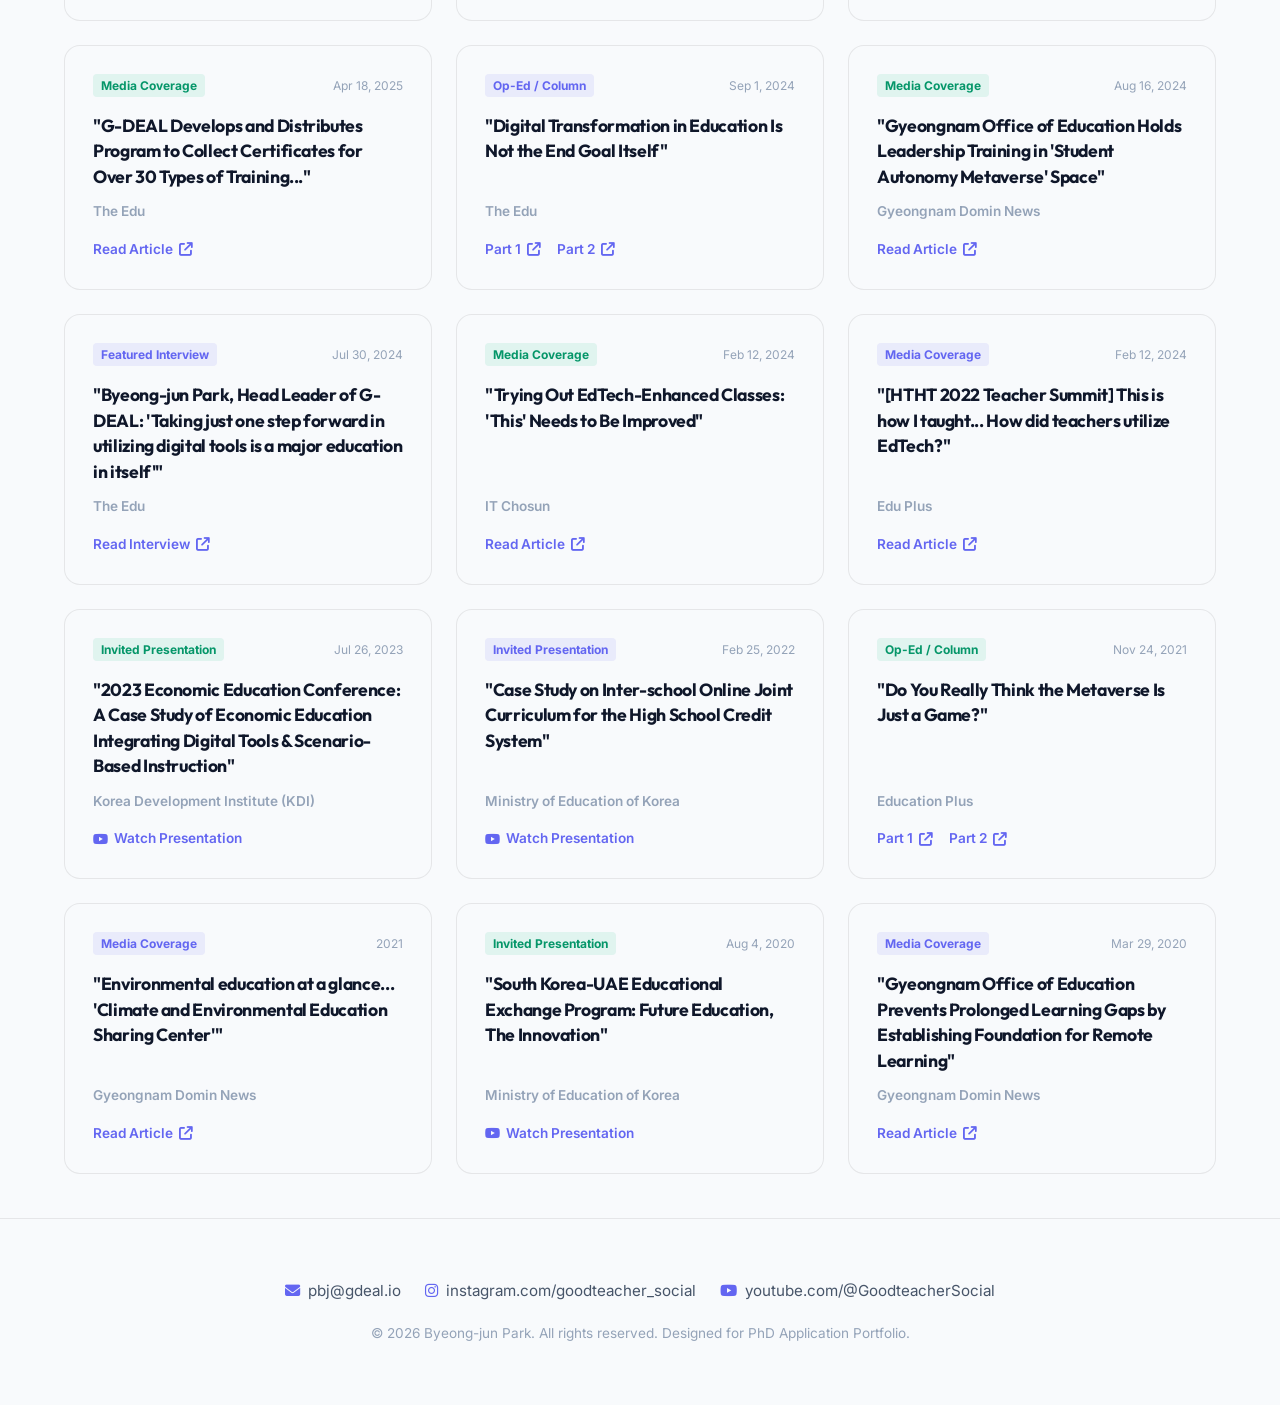
==== commit bba4b0ff: "Fix: unify name spelling in media quote to Byeong-jun Park" ====
--- a/index.html
+++ b/index.html
@@ -31,7 +31,7 @@
     <link rel="stylesheet" href="https://cdnjs.cloudflare.com/ajax/libs/font-awesome/6.4.0/css/all.min.css">
     
     <!-- Stylesheet -->
-    <link rel="stylesheet" href="style.css?v=1.9">
+    <link rel="stylesheet" href="style.css?v=2.0">
 </head>
 <body data-theme="light">
     <!-- Navigation -->
@@ -863,7 +863,7 @@
                         <span class="media-category">Featured Interview</span>
                         <span class="media-date">Jul 30, 2024</span>
                     </div>
-                    <h4>"Byung-Jun Park, Head Leader of G-DEAL: 'Taking just one step forward in utilizing digital tools is a major education in itself'"</h4>
+                    <h4>"Byeong-jun Park, Head Leader of G-DEAL: 'Taking just one step forward in utilizing digital tools is a major education in itself'"</h4>
                     <p class="media-source">The Edu</p>
                     <a href="https://www.te.co.kr/news/article.html?no=23382" target="_blank" class="media-link">Read Interview <i class="fa-solid fa-arrow-up-right-from-square"></i></a>
                 </div>
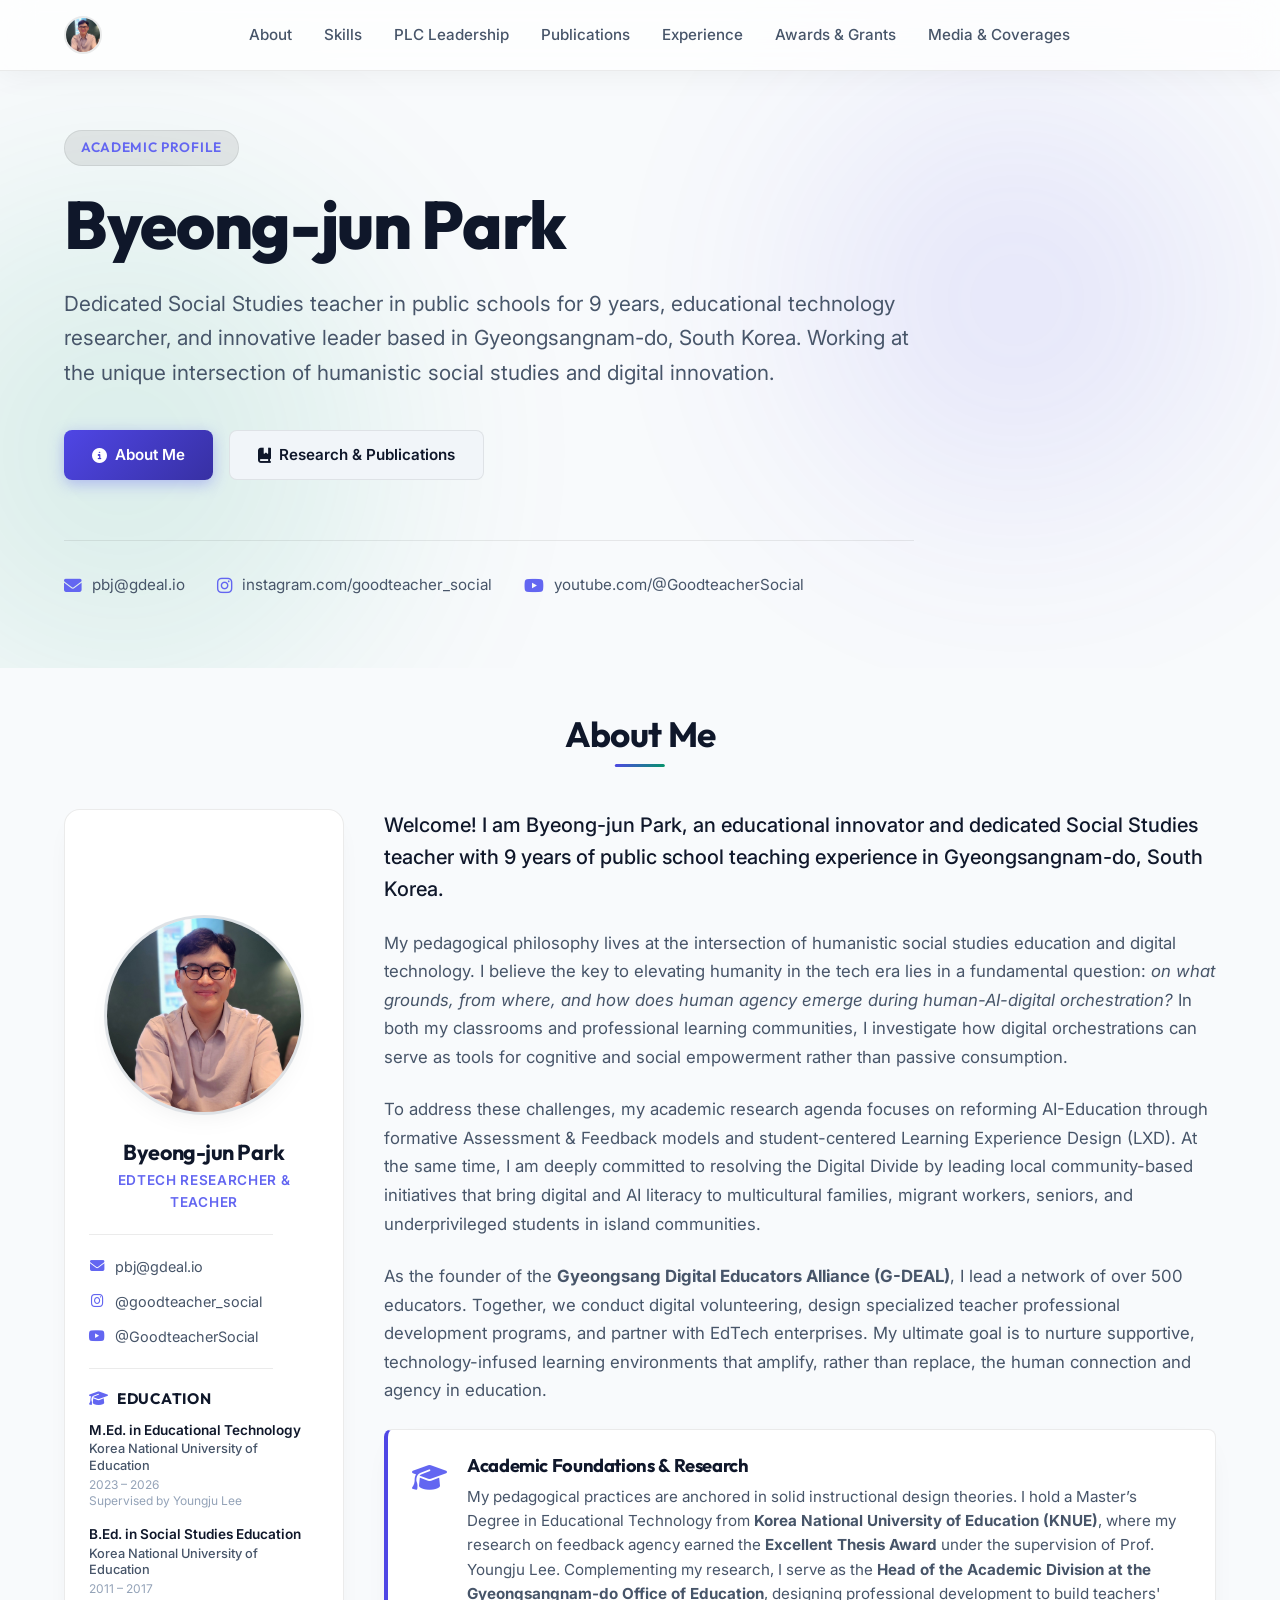
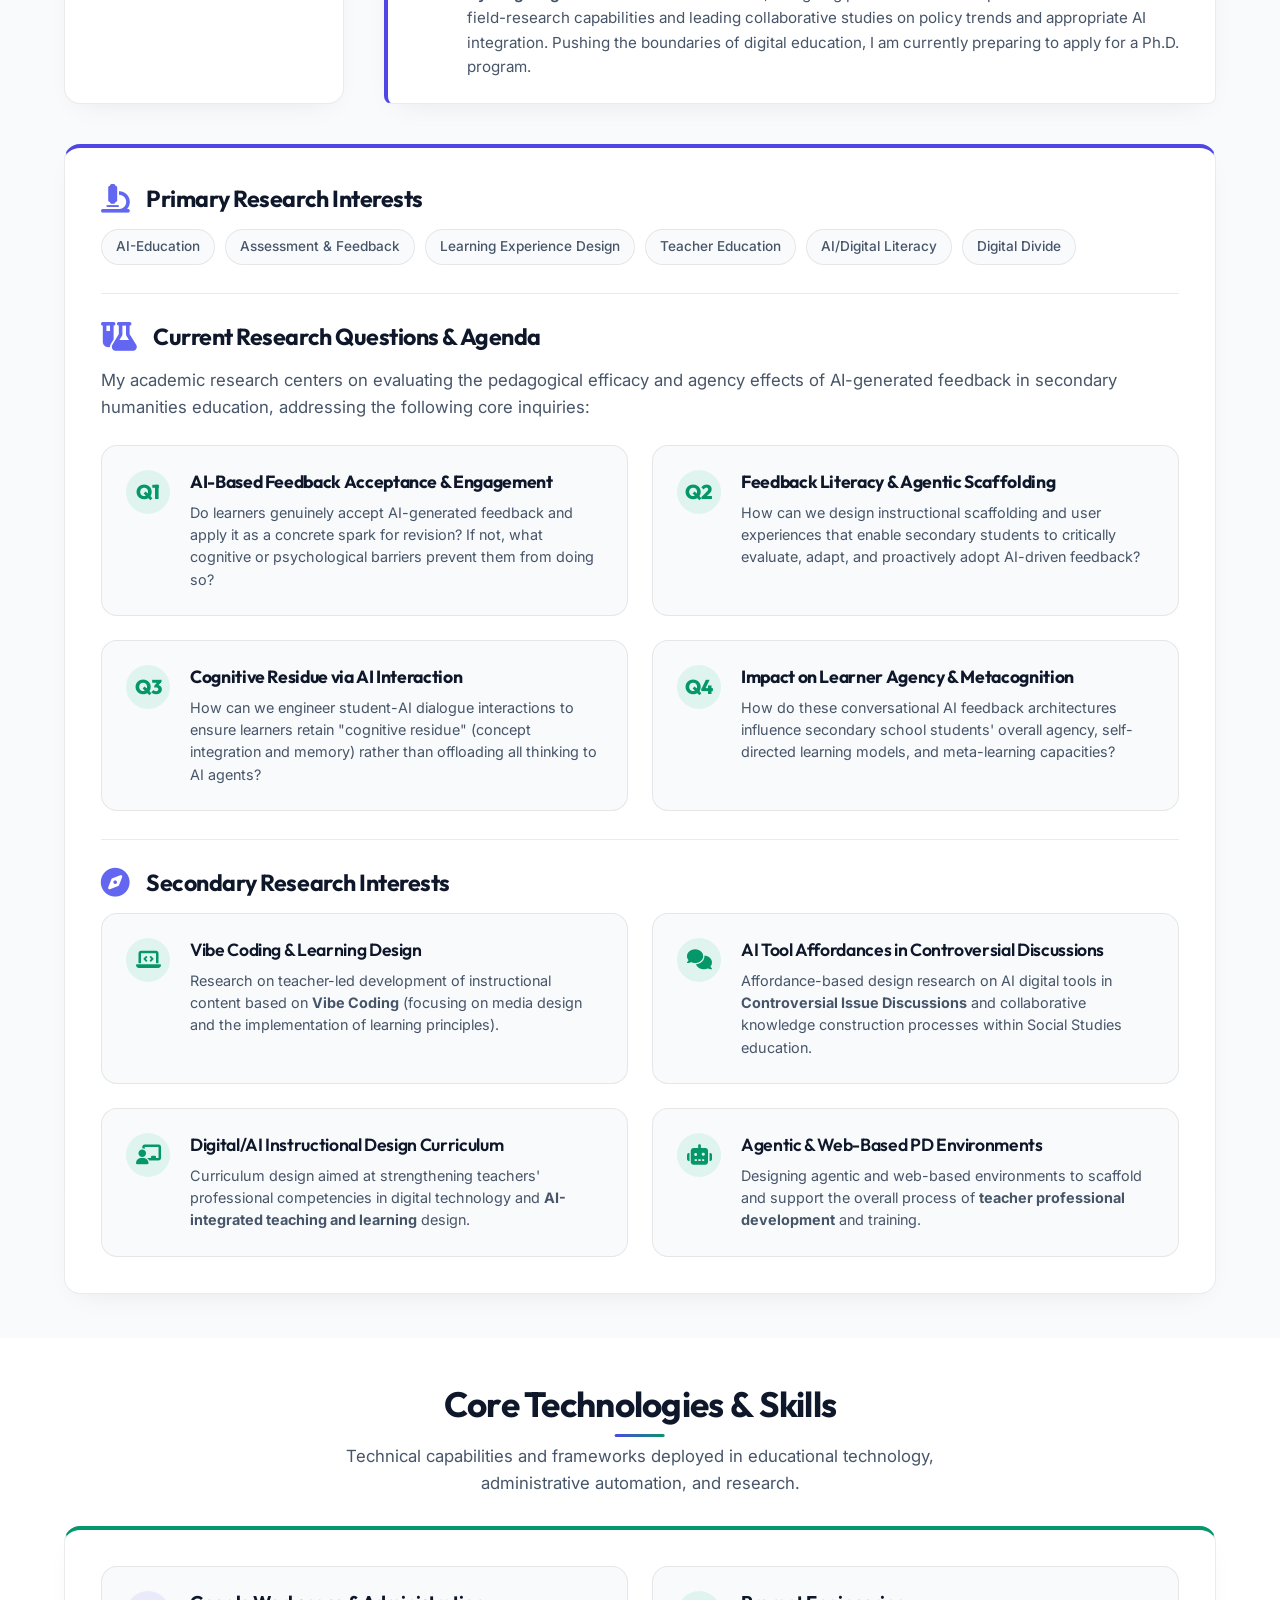
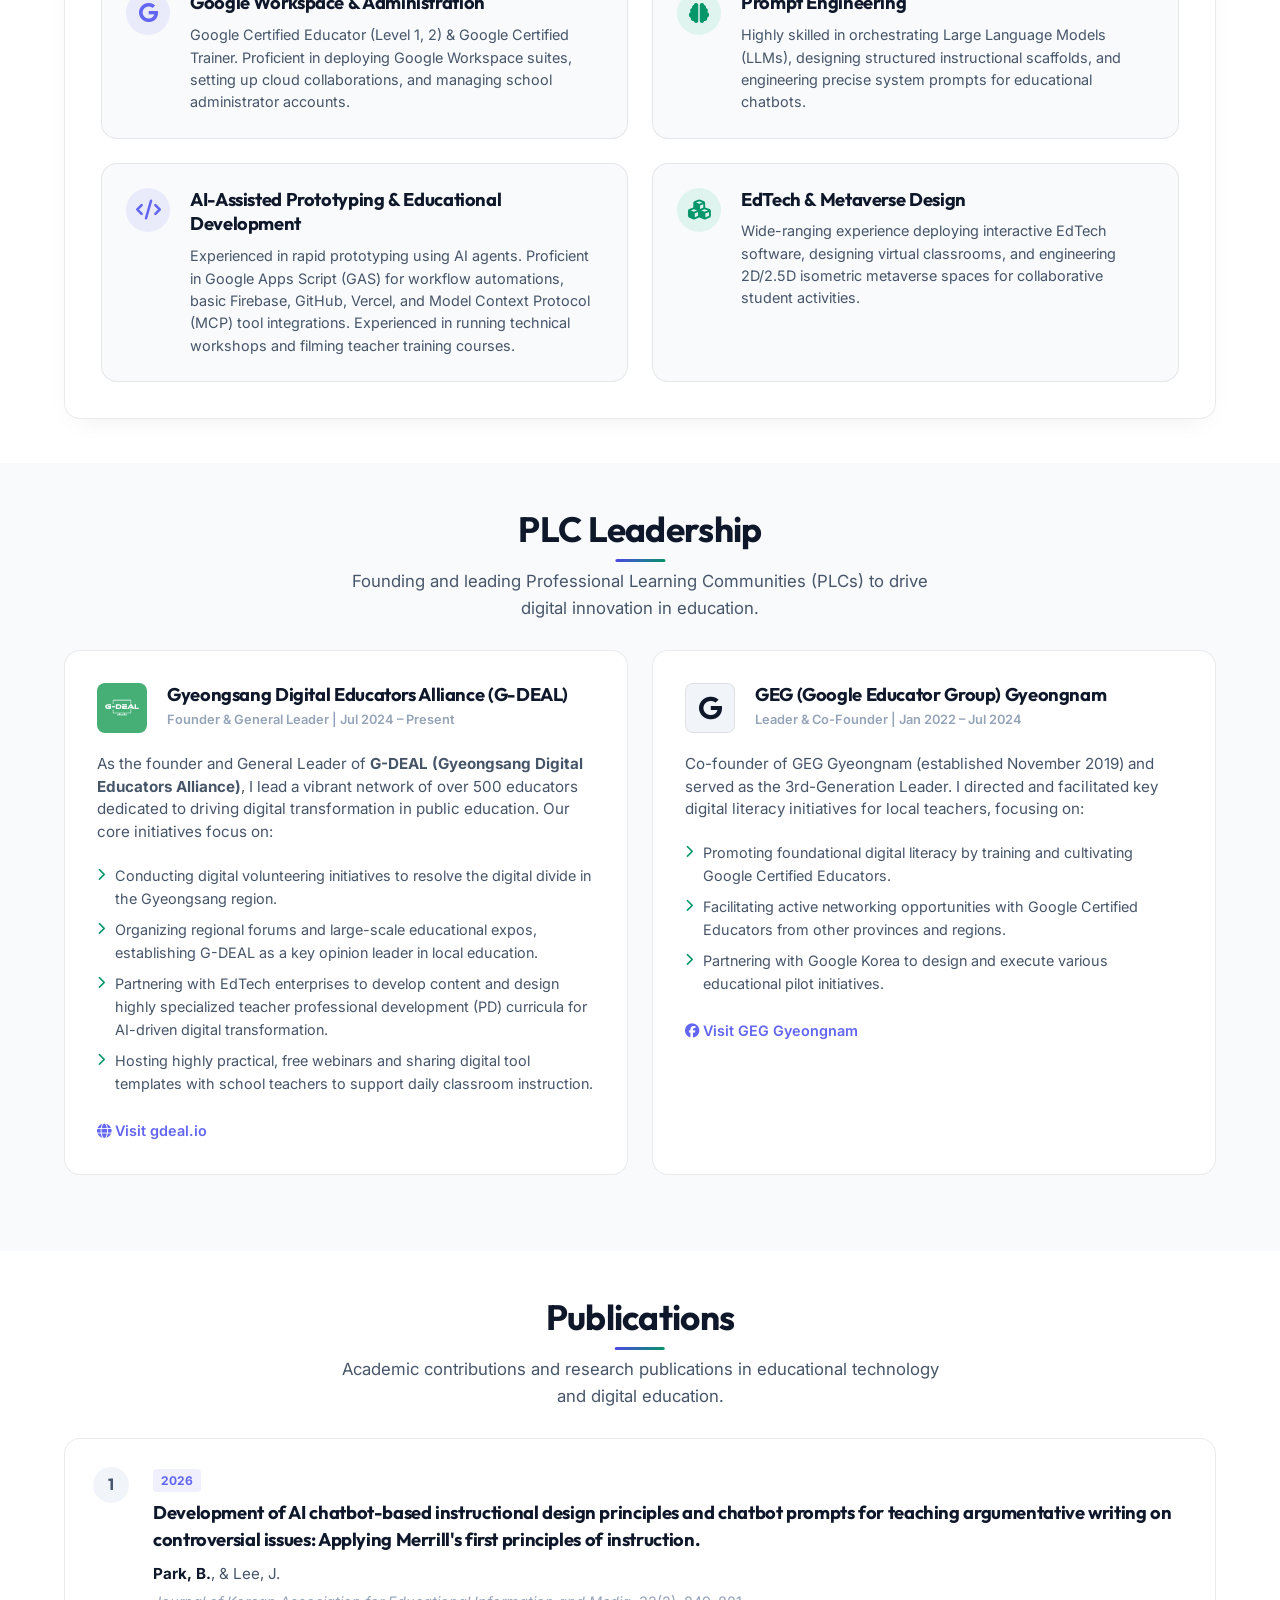
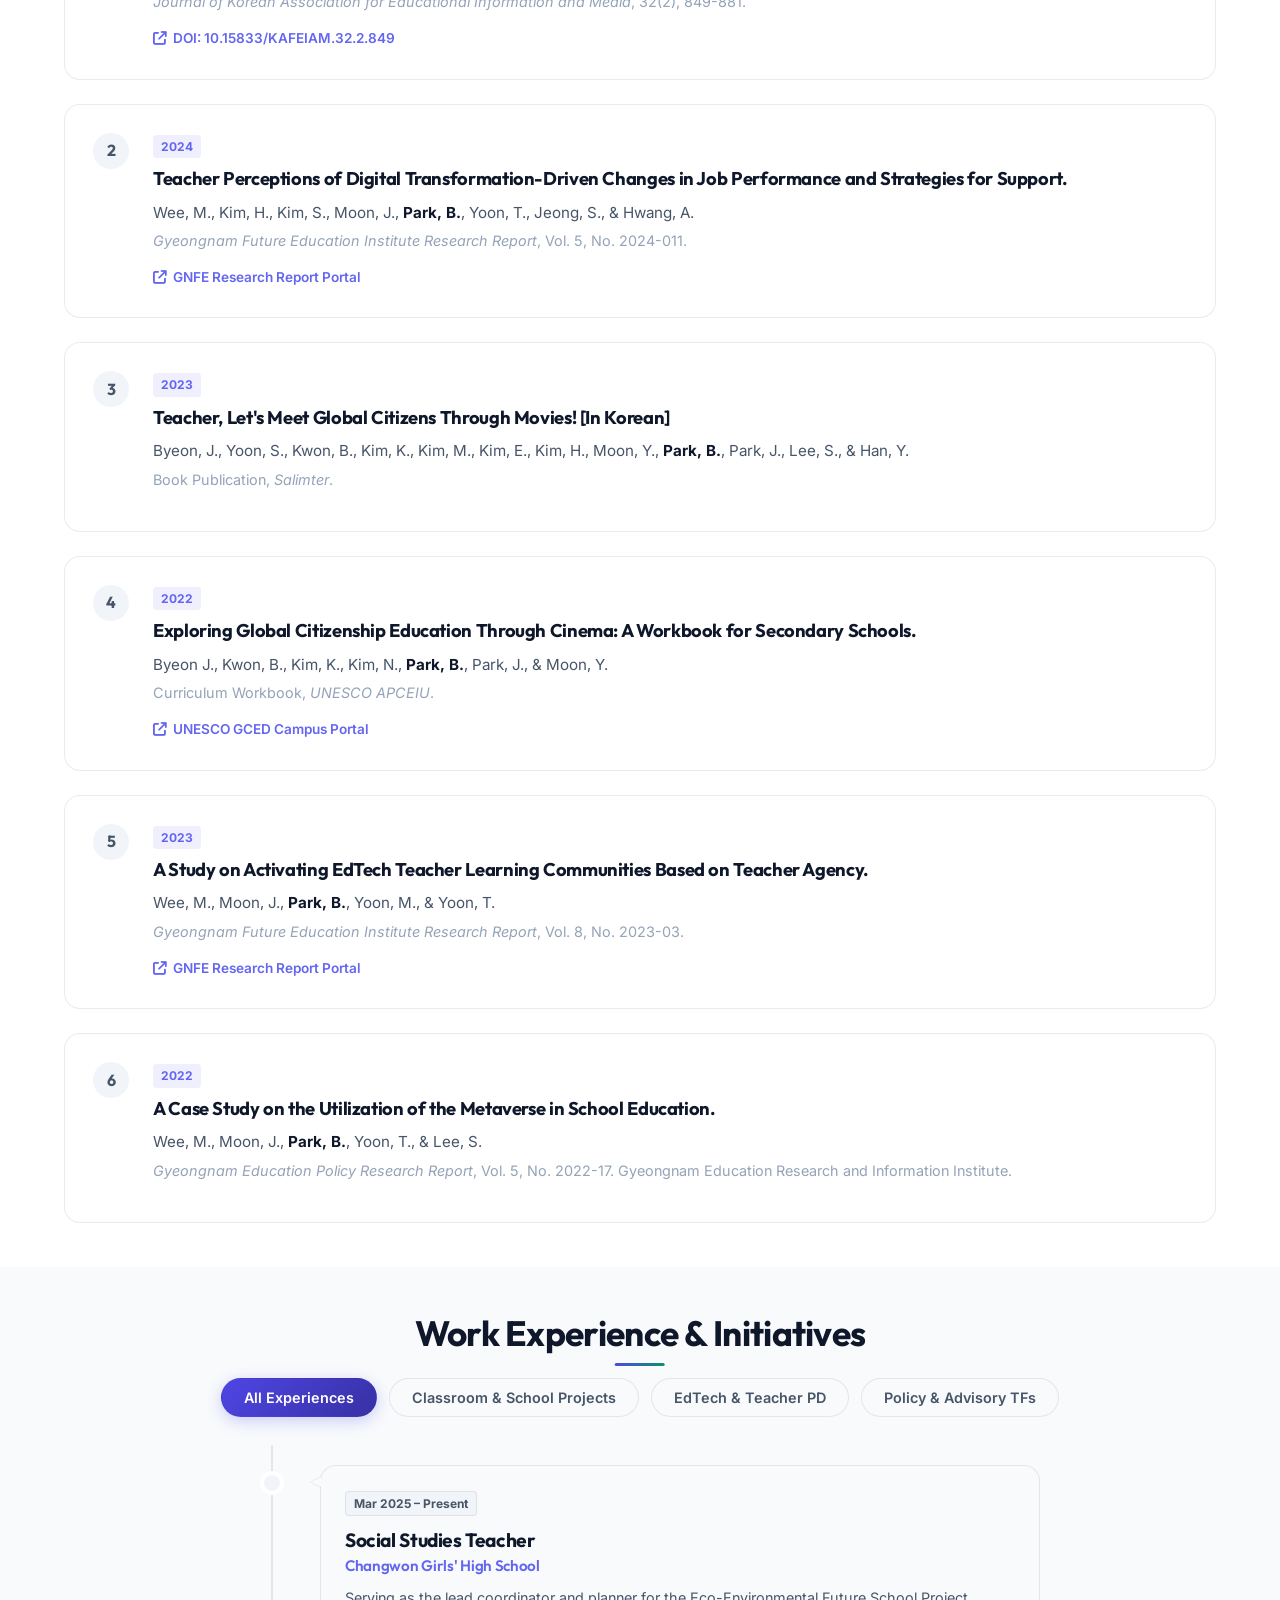
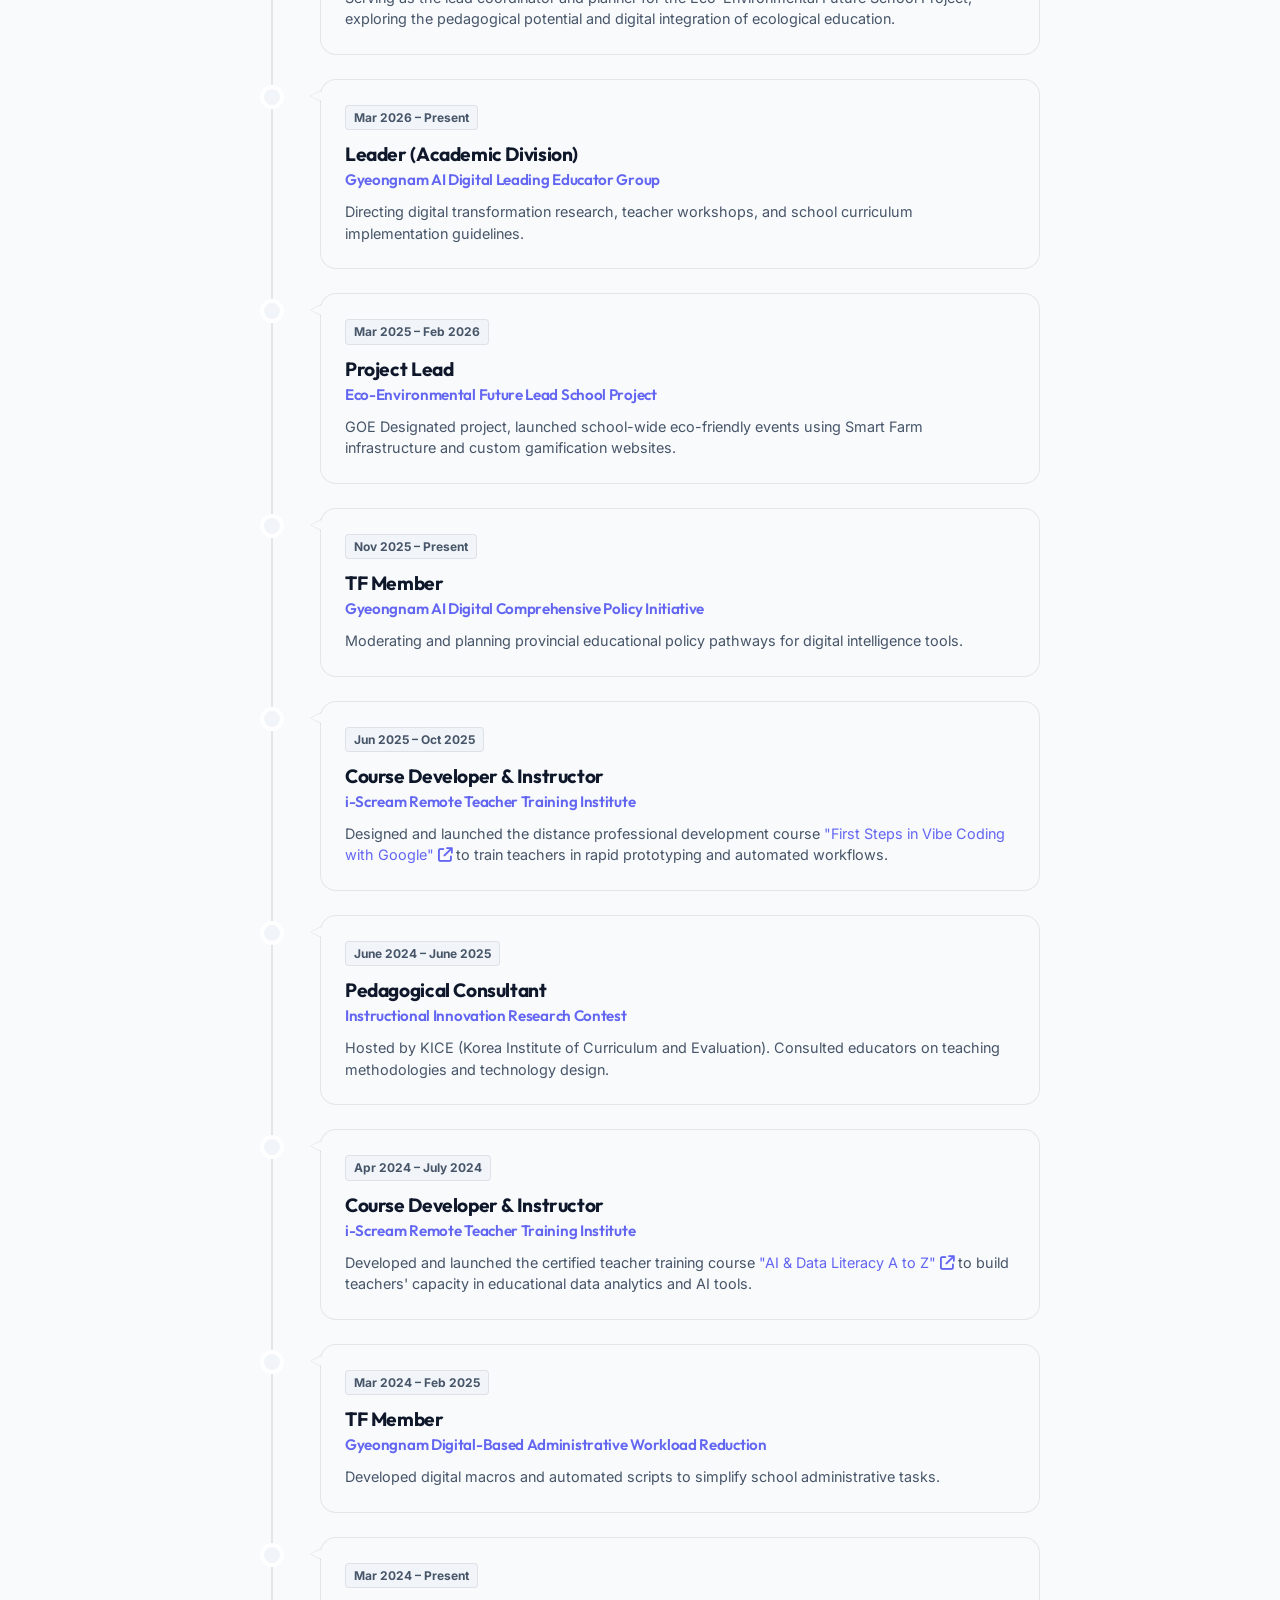
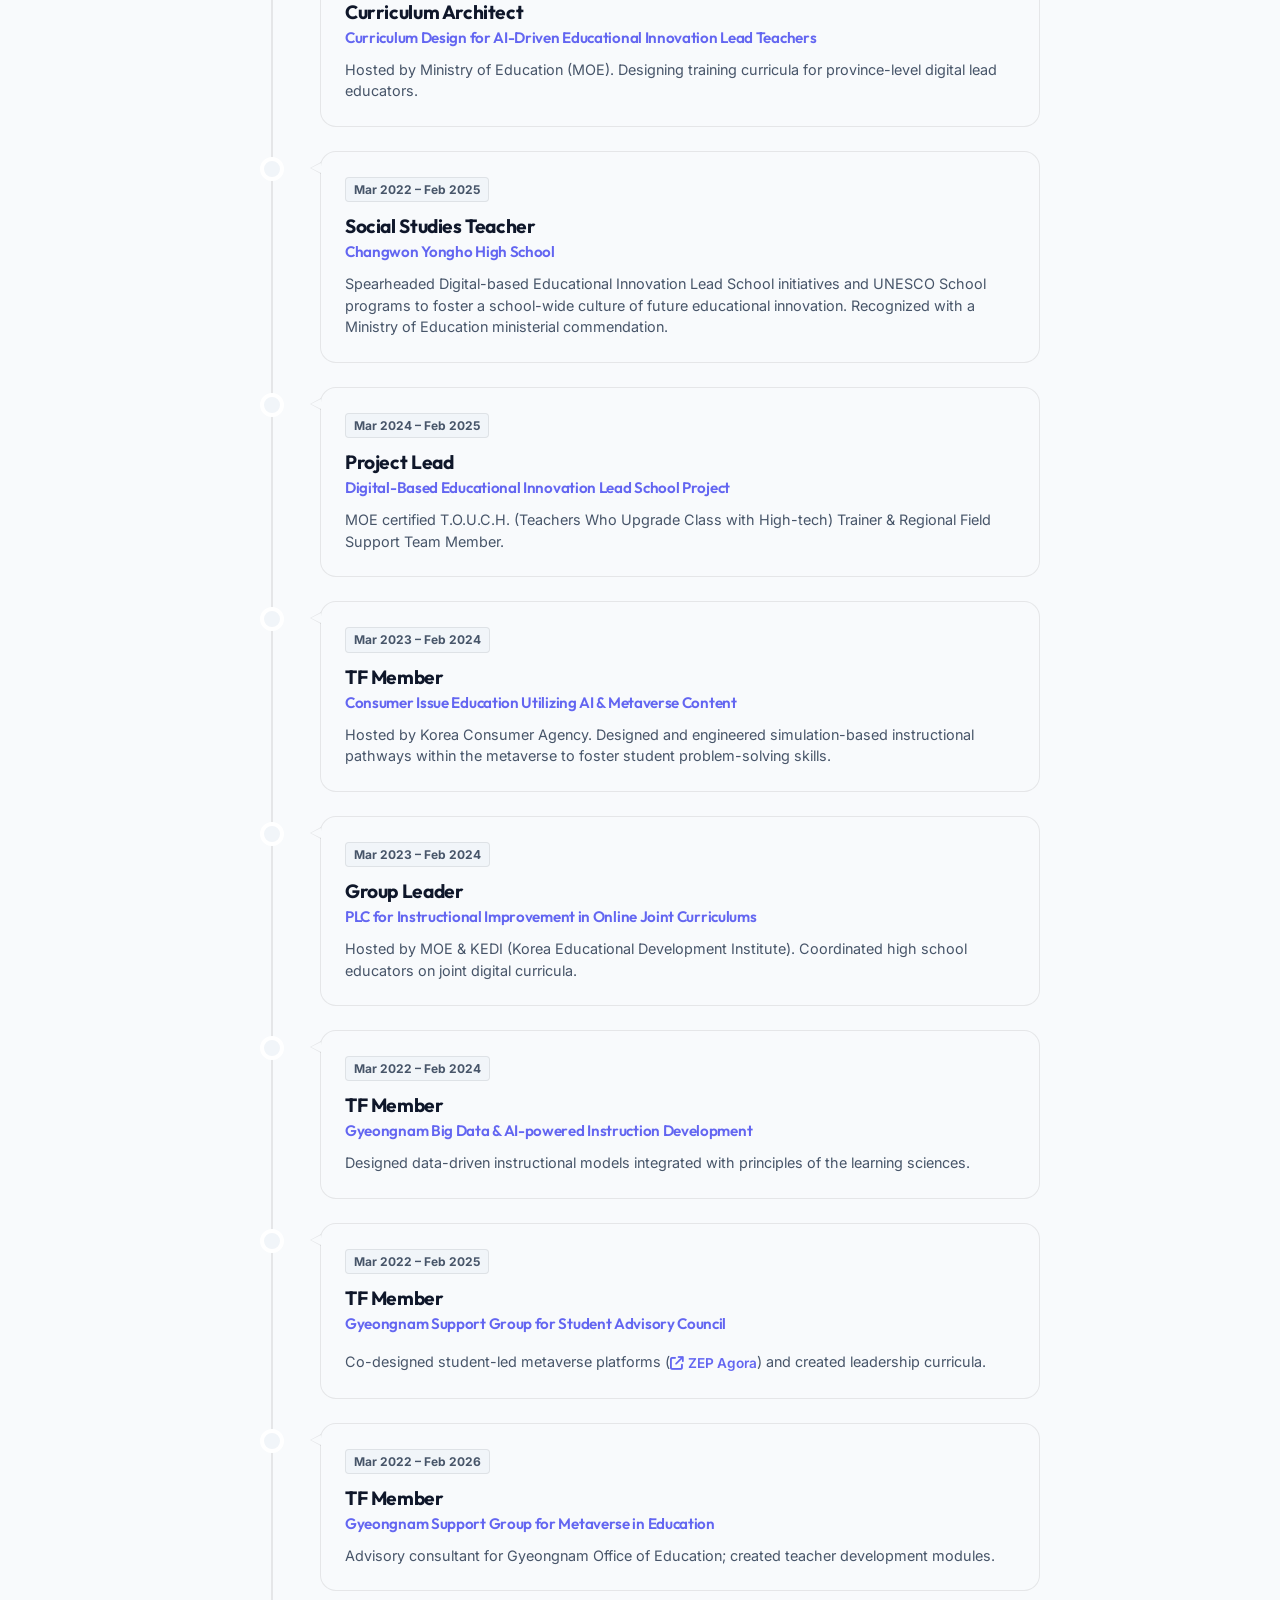
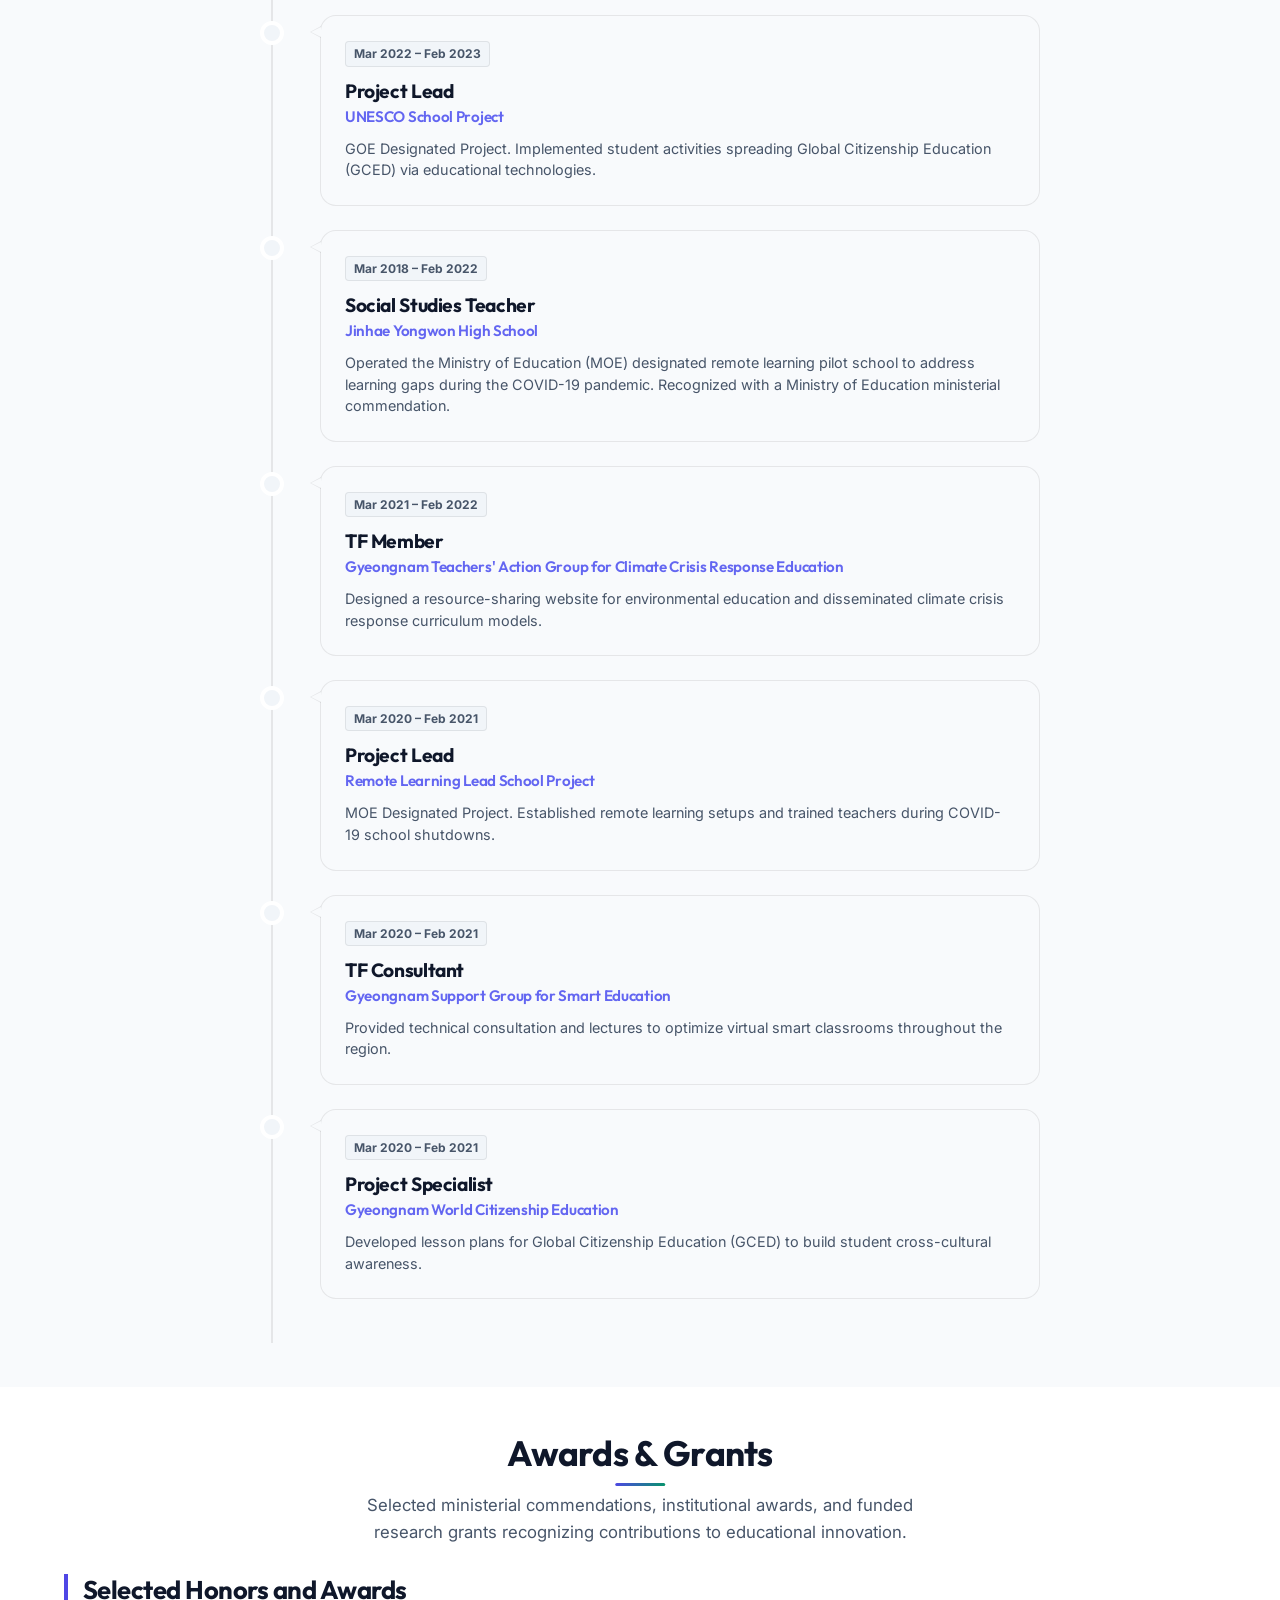
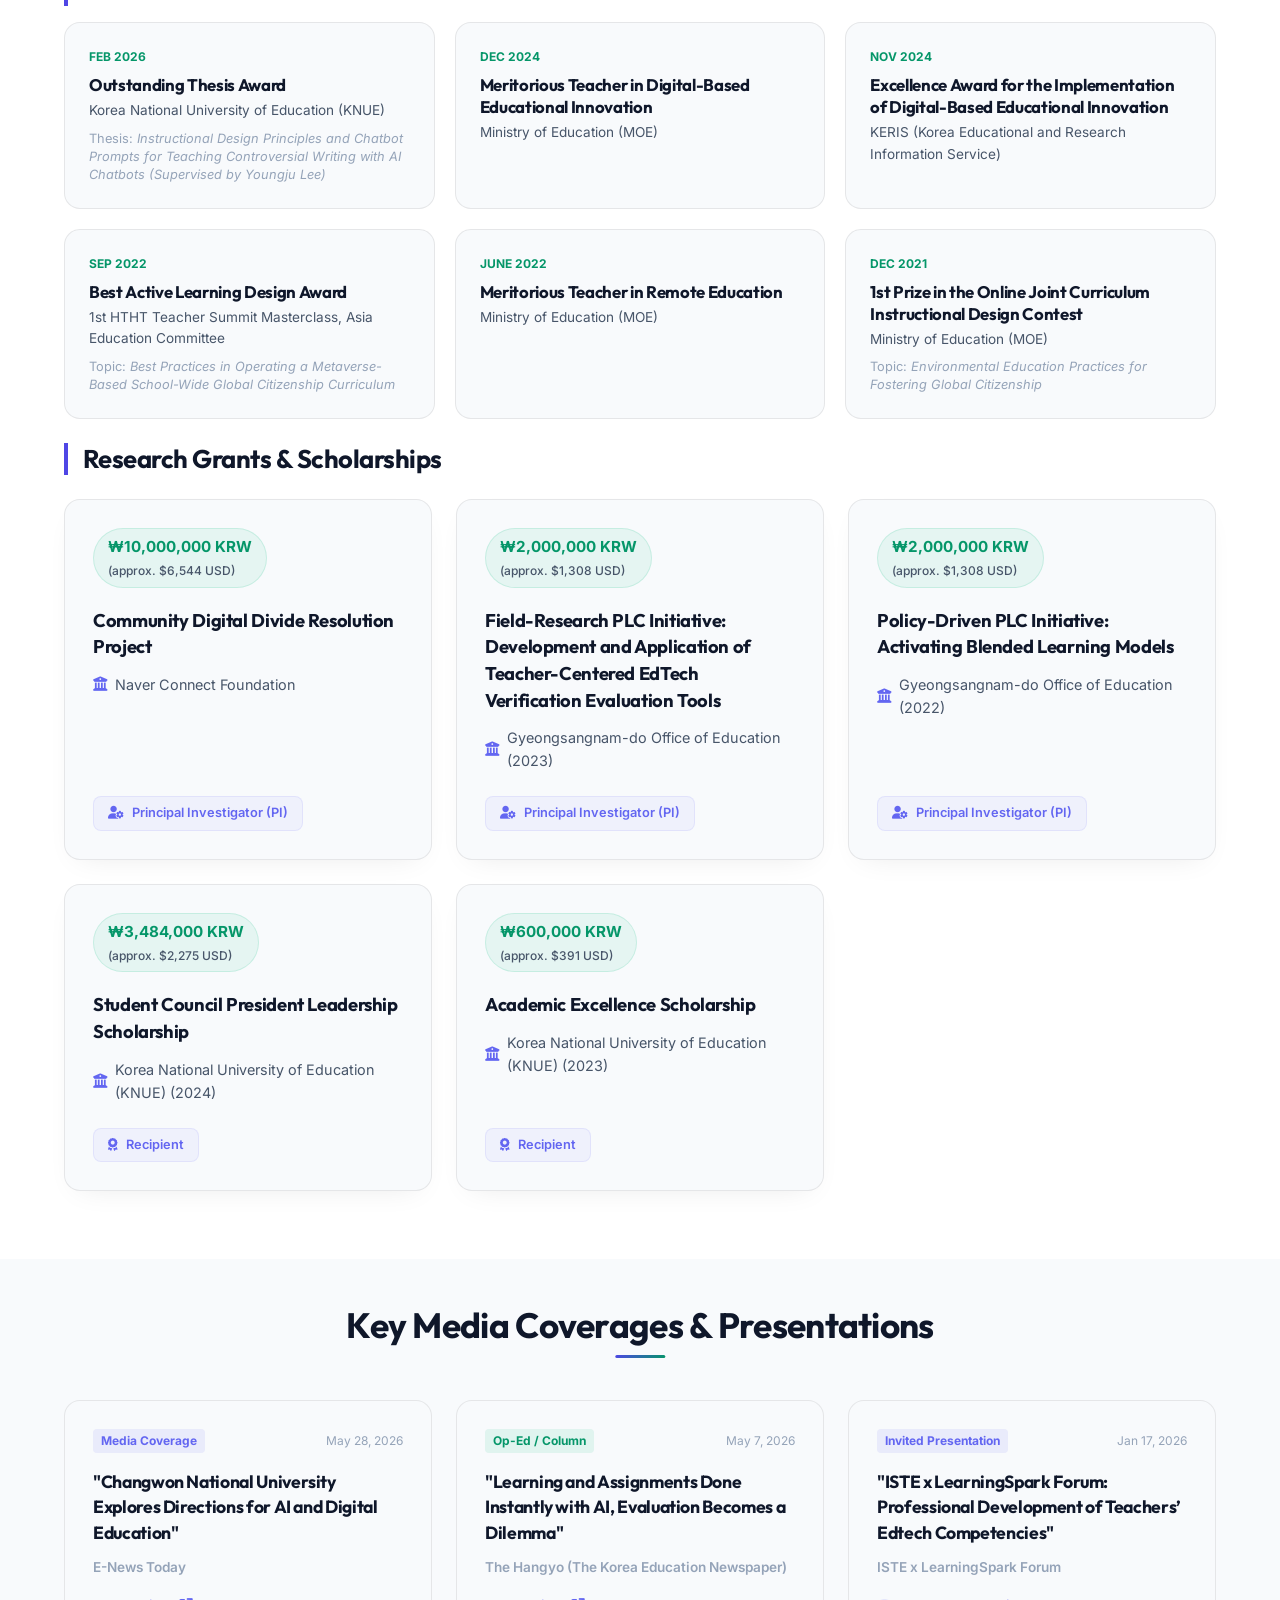
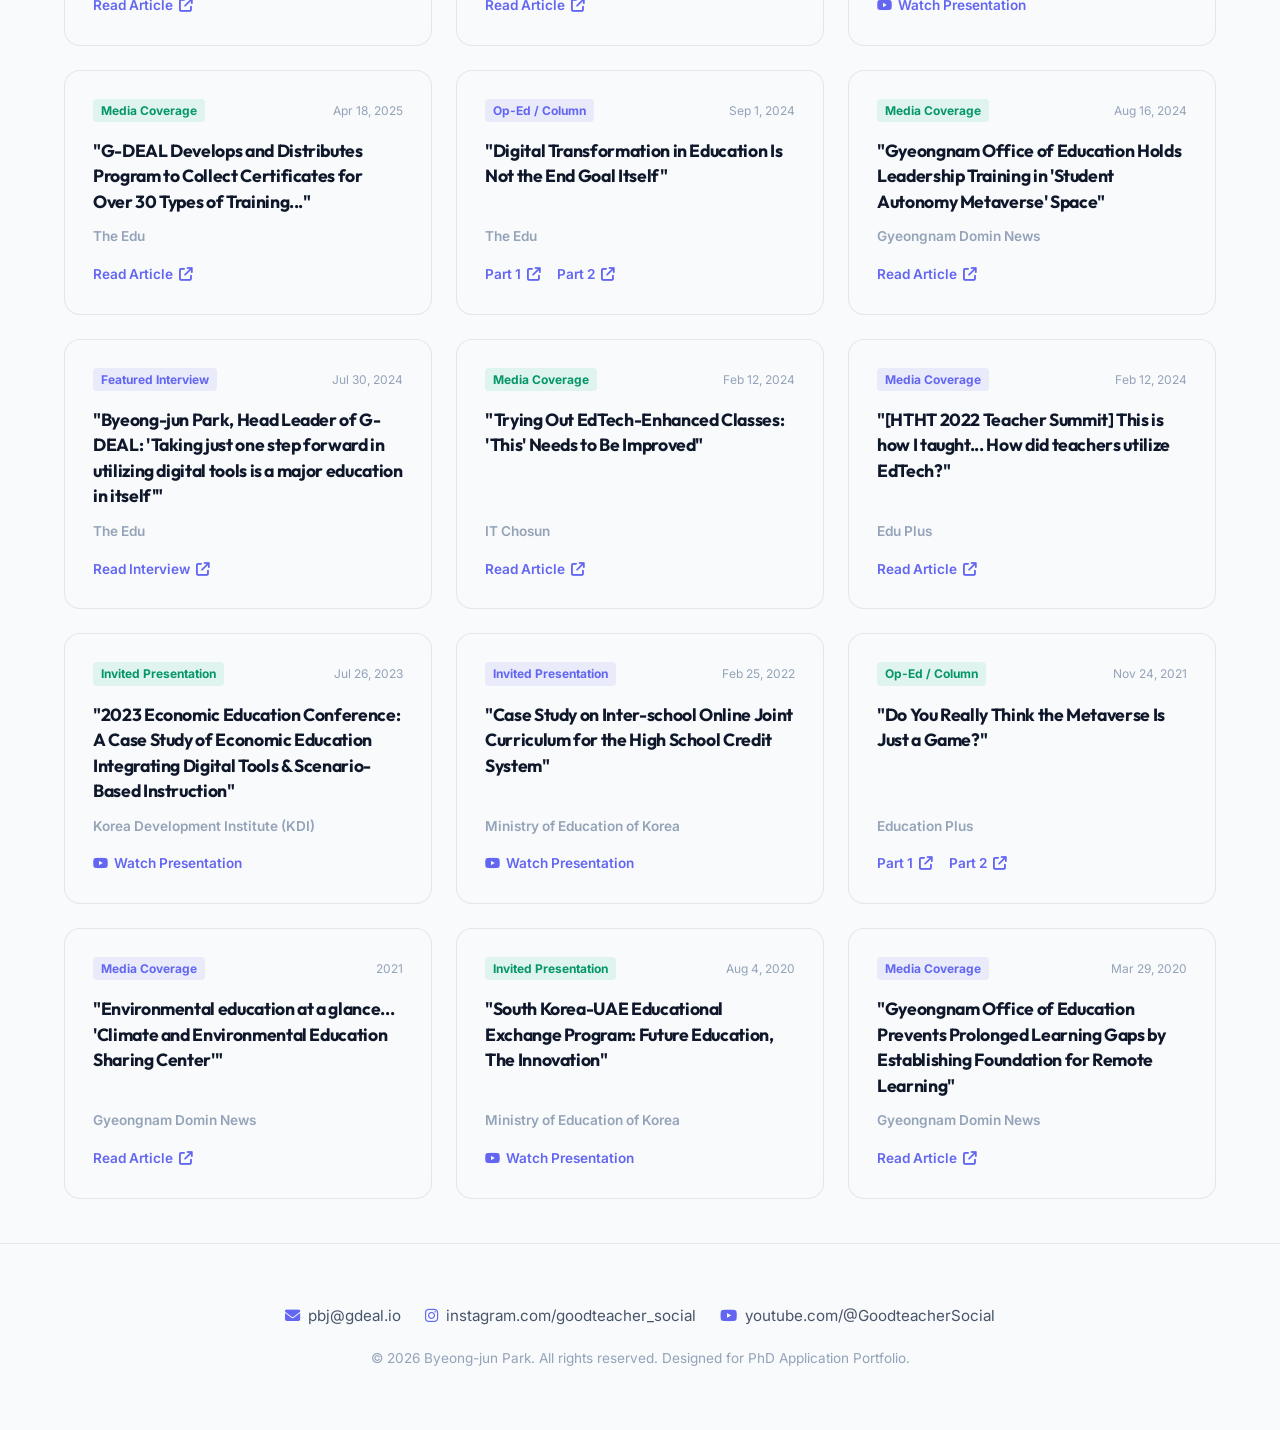
==== commit 31ad02b7: "Refactor: tone down 'Pioneer of Vibe Coding' branding to focus on Educator and AIEd Researcher ident" ====
--- a/index.html
+++ b/index.html
@@ -3,25 +3,25 @@
 <head>
     <meta charset="UTF-8">
     <meta name="viewport" content="width=device-width, initial-scale=1.0">
-    <title>Byeong-jun Park | Pioneer of EdTech & Vibe Coding</title>
+    <title>Byeong-jun Park | Educator & AIEd Researcher</title>
     
     <!-- SEO Meta Tags -->
-    <meta name="description" content="Academic profile of Byeong-jun Park: EdTech researcher, public school educator, founder of G-DEAL, and pioneer of 'Vibe Coding' in South Korea.">
+    <meta name="description" content="Academic profile of Byeong-jun Park: A public school educator and AIEd researcher exploring human agency, formative feedback, and pedagogical innovation in the AI era.">
     <meta name="keywords" content="Byeong-jun Park, EdTech, Vibe Coding, G-DEAL, Educational Technology, Seoul National University, SNU, KNUE, AI Education, South Korea, Portfolio">
     <meta name="author" content="Byeong-jun Park">
     
     <!-- Open Graph / Facebook -->
     <meta property="og:type" content="website">
     <meta property="og:url" content="https://byeongjunpark.github.io/introduce/">
-    <meta property="og:title" content="Byeong-jun Park | Pioneer of EdTech & Vibe Coding">
-    <meta property="og:description" content="Explore the educational innovations, 'Vibe Coding' projects, publications, and academic credentials of Byeong-jun Park.">
+    <meta property="og:title" content="Byeong-jun Park | Educator & AIEd Researcher">
+    <meta property="og:description" content="Explore the educational reflections, AIEd research, publications, and teaching career of Byeong-jun Park.">
     <meta property="og:image" content="https://byeongjunpark.github.io/introduce/assets/og-image.png">
 
     <!-- Twitter -->
     <meta property="twitter:card" content="summary_large_image">
     <meta property="twitter:url" content="https://byeongjunpark.github.io/introduce/">
-    <meta property="twitter:title" content="Byeong-jun Park | Pioneer of EdTech & Vibe Coding">
-    <meta property="twitter:description" content="Explore the educational innovations, 'Vibe Coding' projects, publications, and academic credentials of Byeong-jun Park.">
+    <meta property="twitter:title" content="Byeong-jun Park | Educator & AIEd Researcher">
+    <meta property="twitter:description" content="Explore the educational reflections, AIEd research, publications, and teaching career of Byeong-jun Park.">
     <meta property="twitter:image" content="https://byeongjunpark.github.io/introduce/assets/og-image.png">
 
     <!-- Google Fonts & FontAwesome -->
@@ -31,7 +31,7 @@
     <link rel="stylesheet" href="https://cdnjs.cloudflare.com/ajax/libs/font-awesome/6.4.0/css/all.min.css">
     
     <!-- Stylesheet -->
-    <link rel="stylesheet" href="style.css?v=2.0">
+    <link rel="stylesheet" href="style.css?v=2.1">
 </head>
 <body data-theme="light">
     <!-- Navigation -->
@@ -245,7 +245,7 @@
                                 <i class="fa-solid fa-laptop-code"></i>
                             </div>
                             <div class="secondary-body">
-                                <h4>Vibe Coding & Media Design</h4>
+                                <h4>Vibe Coding & Learning Design</h4>
                                 <p>Research on teacher-led development of instructional content based on <strong>Vibe Coding</strong> (focusing on media design and the implementation of learning principles).</p>
                             </div>
                         </div>
@@ -311,7 +311,7 @@
                     <div class="skill-item-card">
                         <span class="skill-item-icon"><i class="fa-solid fa-code"></i></span>
                         <div class="skill-item-body">
-                            <h4>Vibe Coding & App Development</h4>
+                            <h4>AI-Assisted Prototyping & Educational Development</h4>
                             <p>Experienced in rapid prototyping using AI agents. Proficient in Google Apps Script (GAS) for workflow automations, basic Firebase, GitHub, Vercel, and Model Context Protocol (MCP) tool integrations. Experienced in running technical workshops and filming teacher training courses.</p>
                         </div>
                     </div>
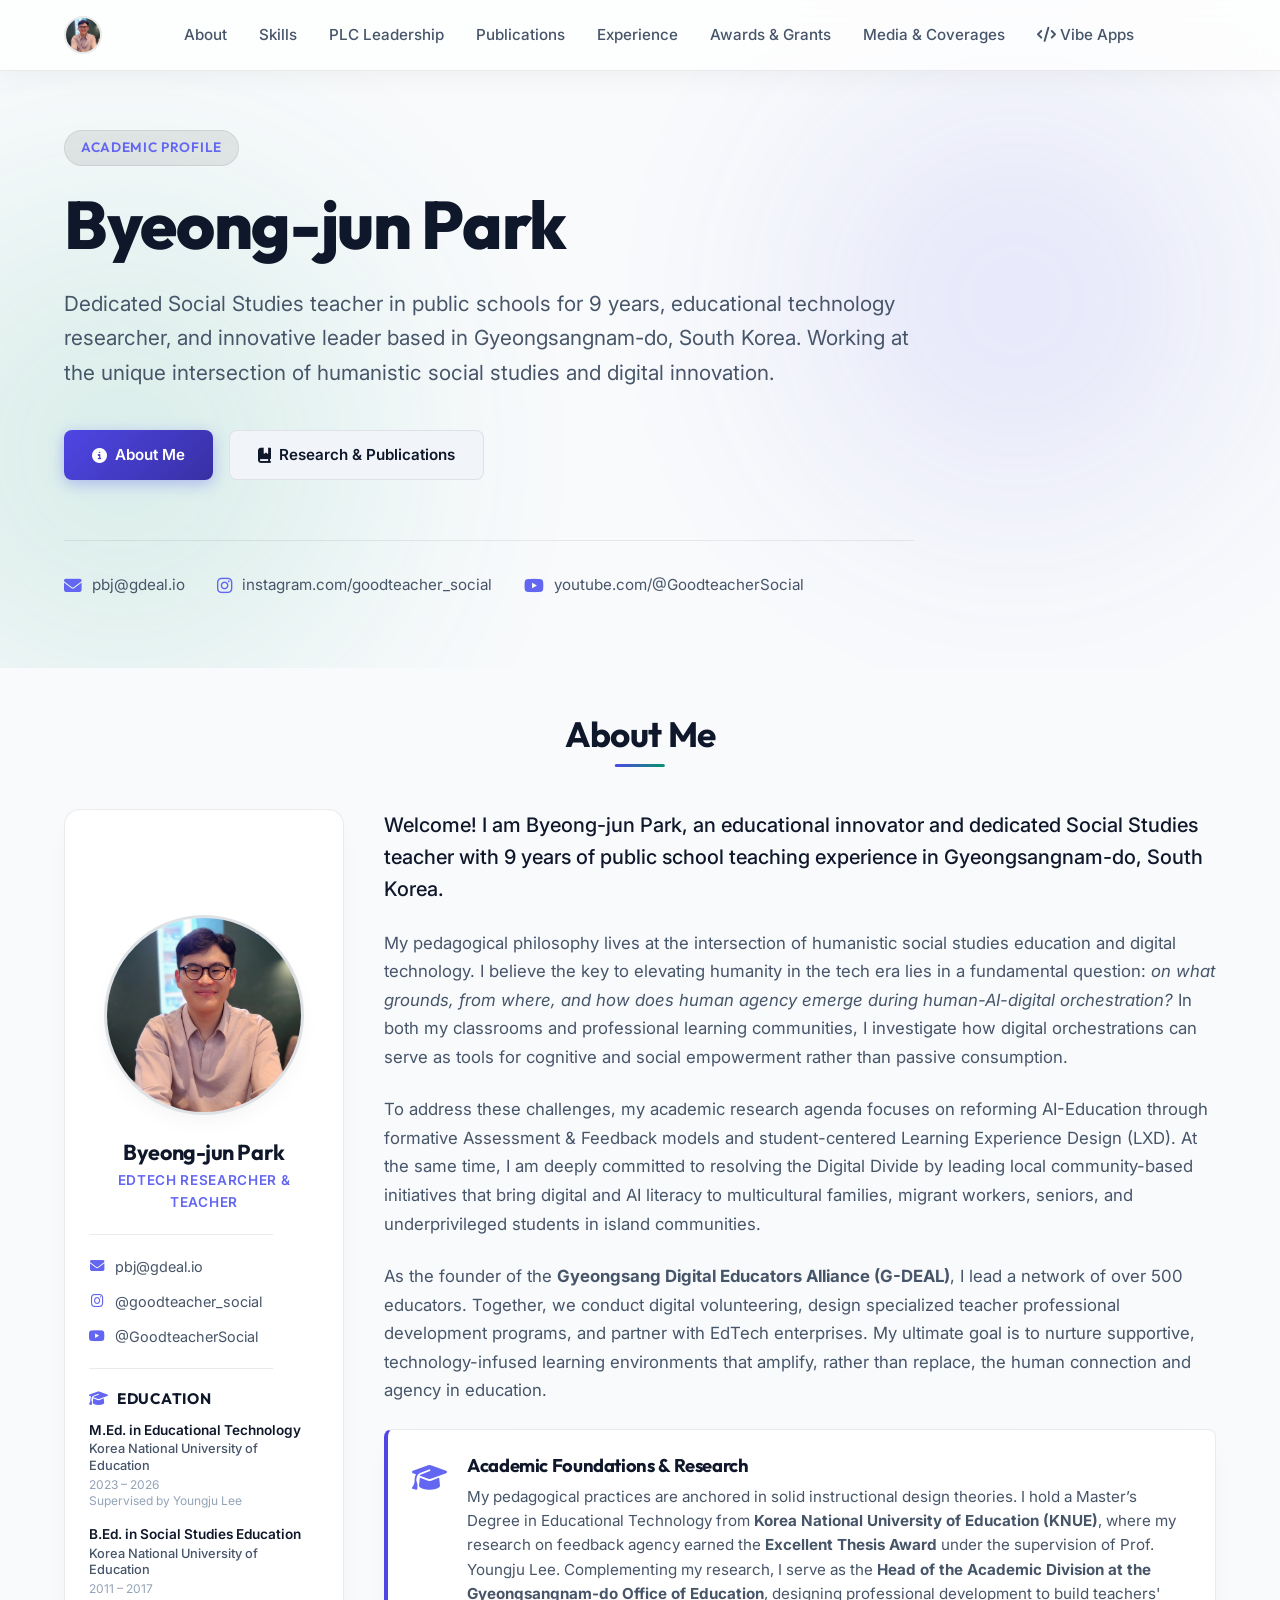
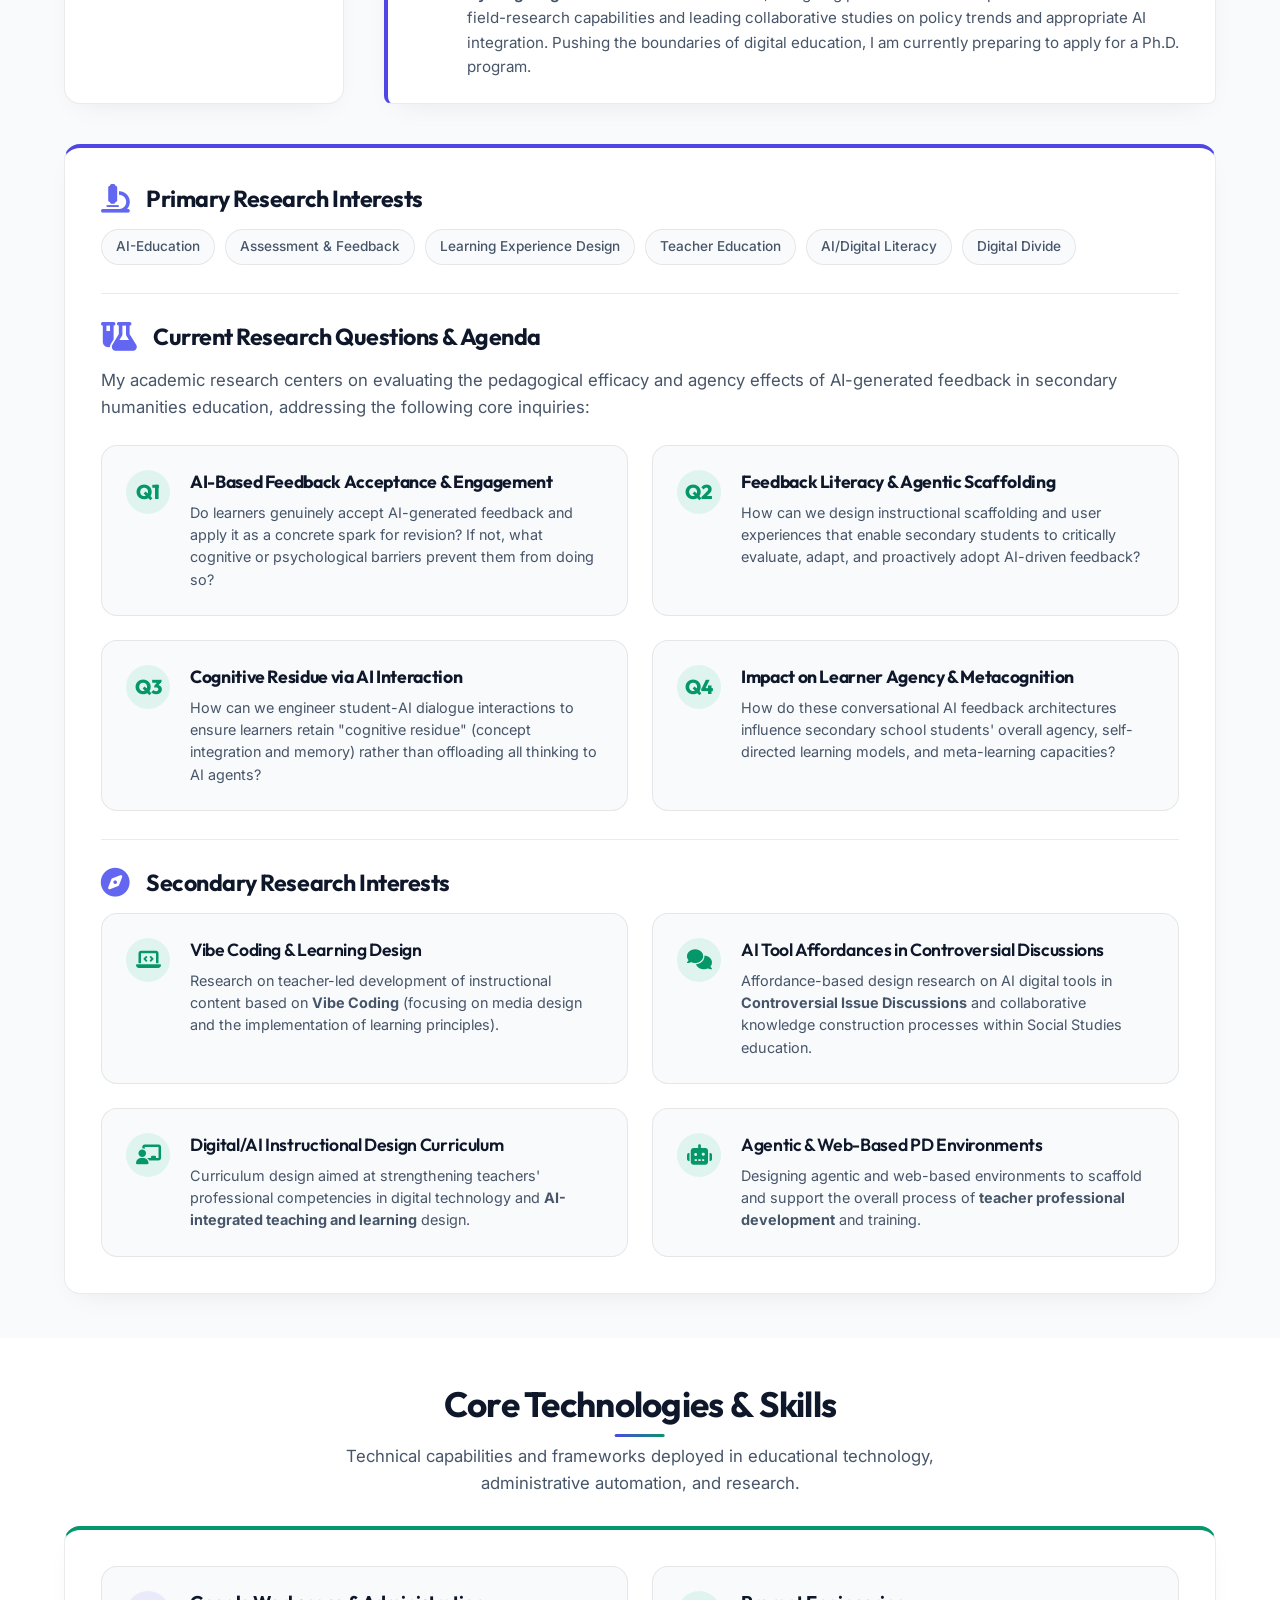
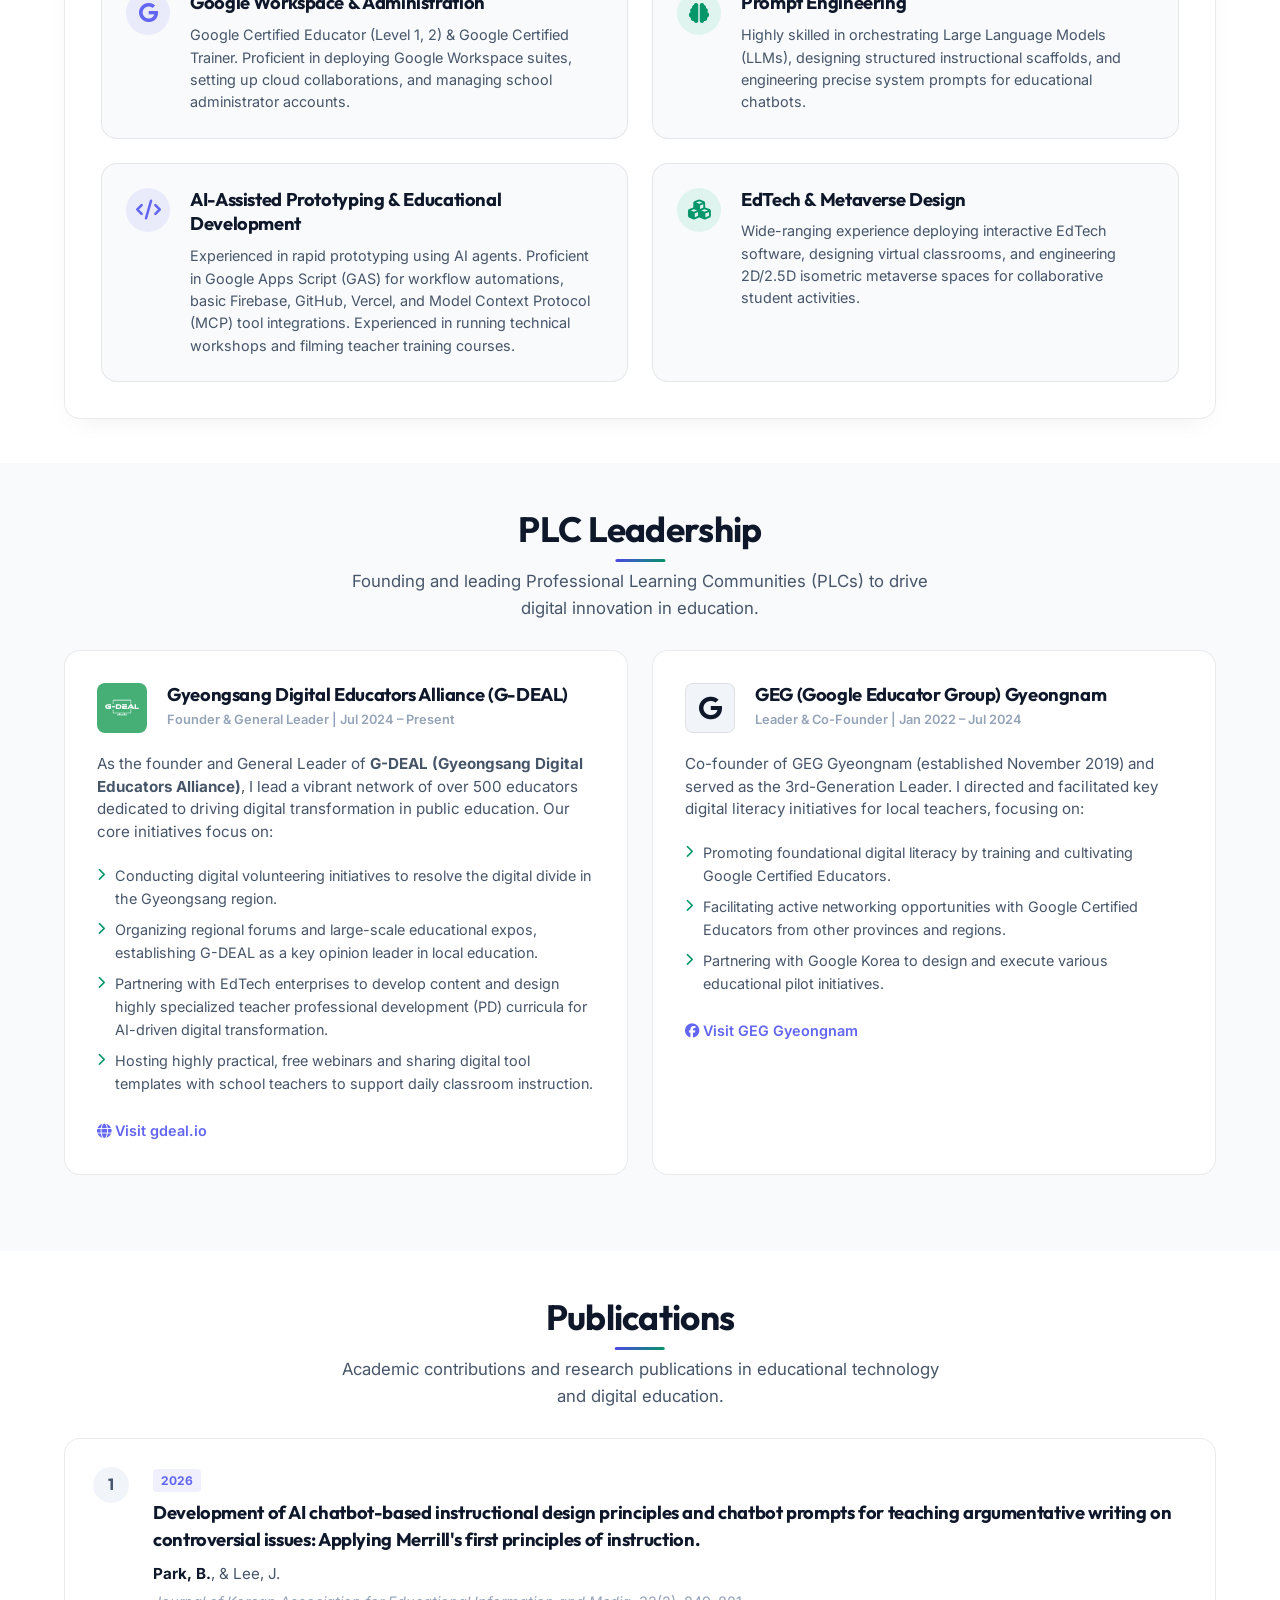
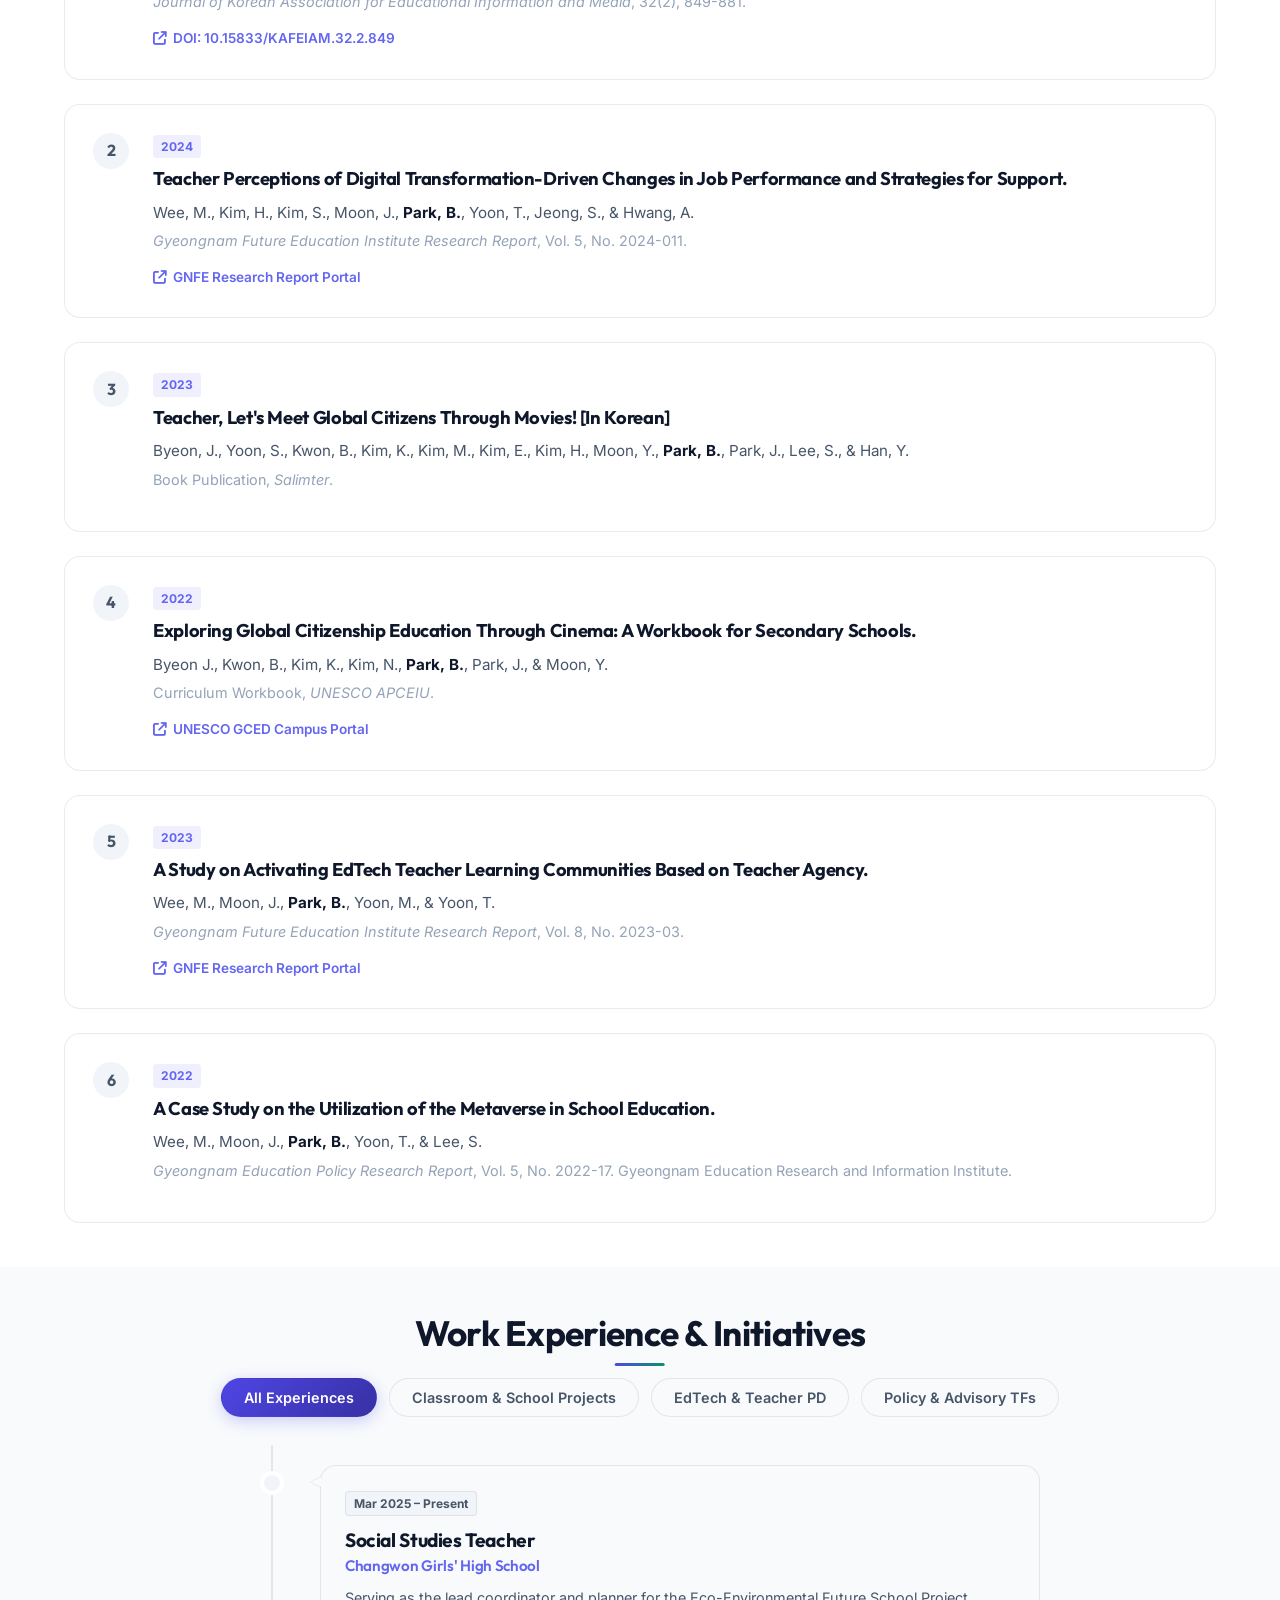
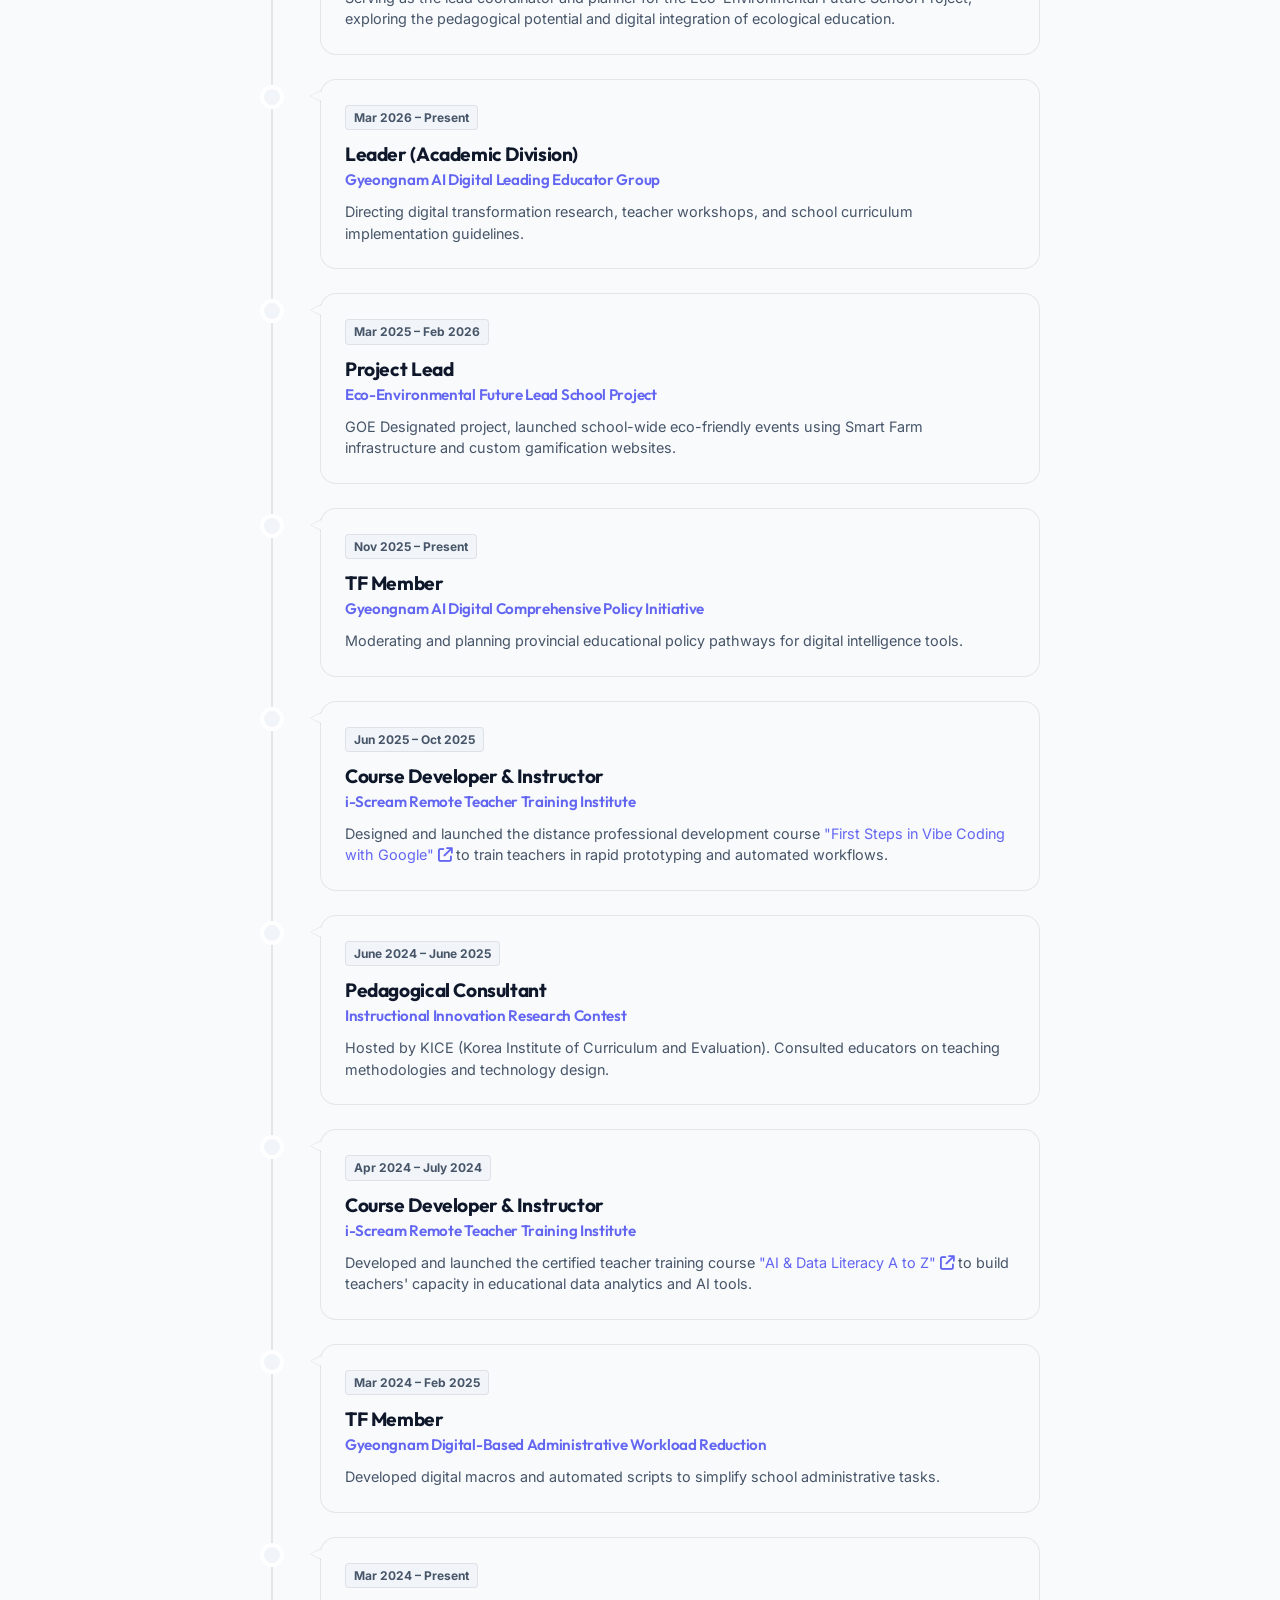
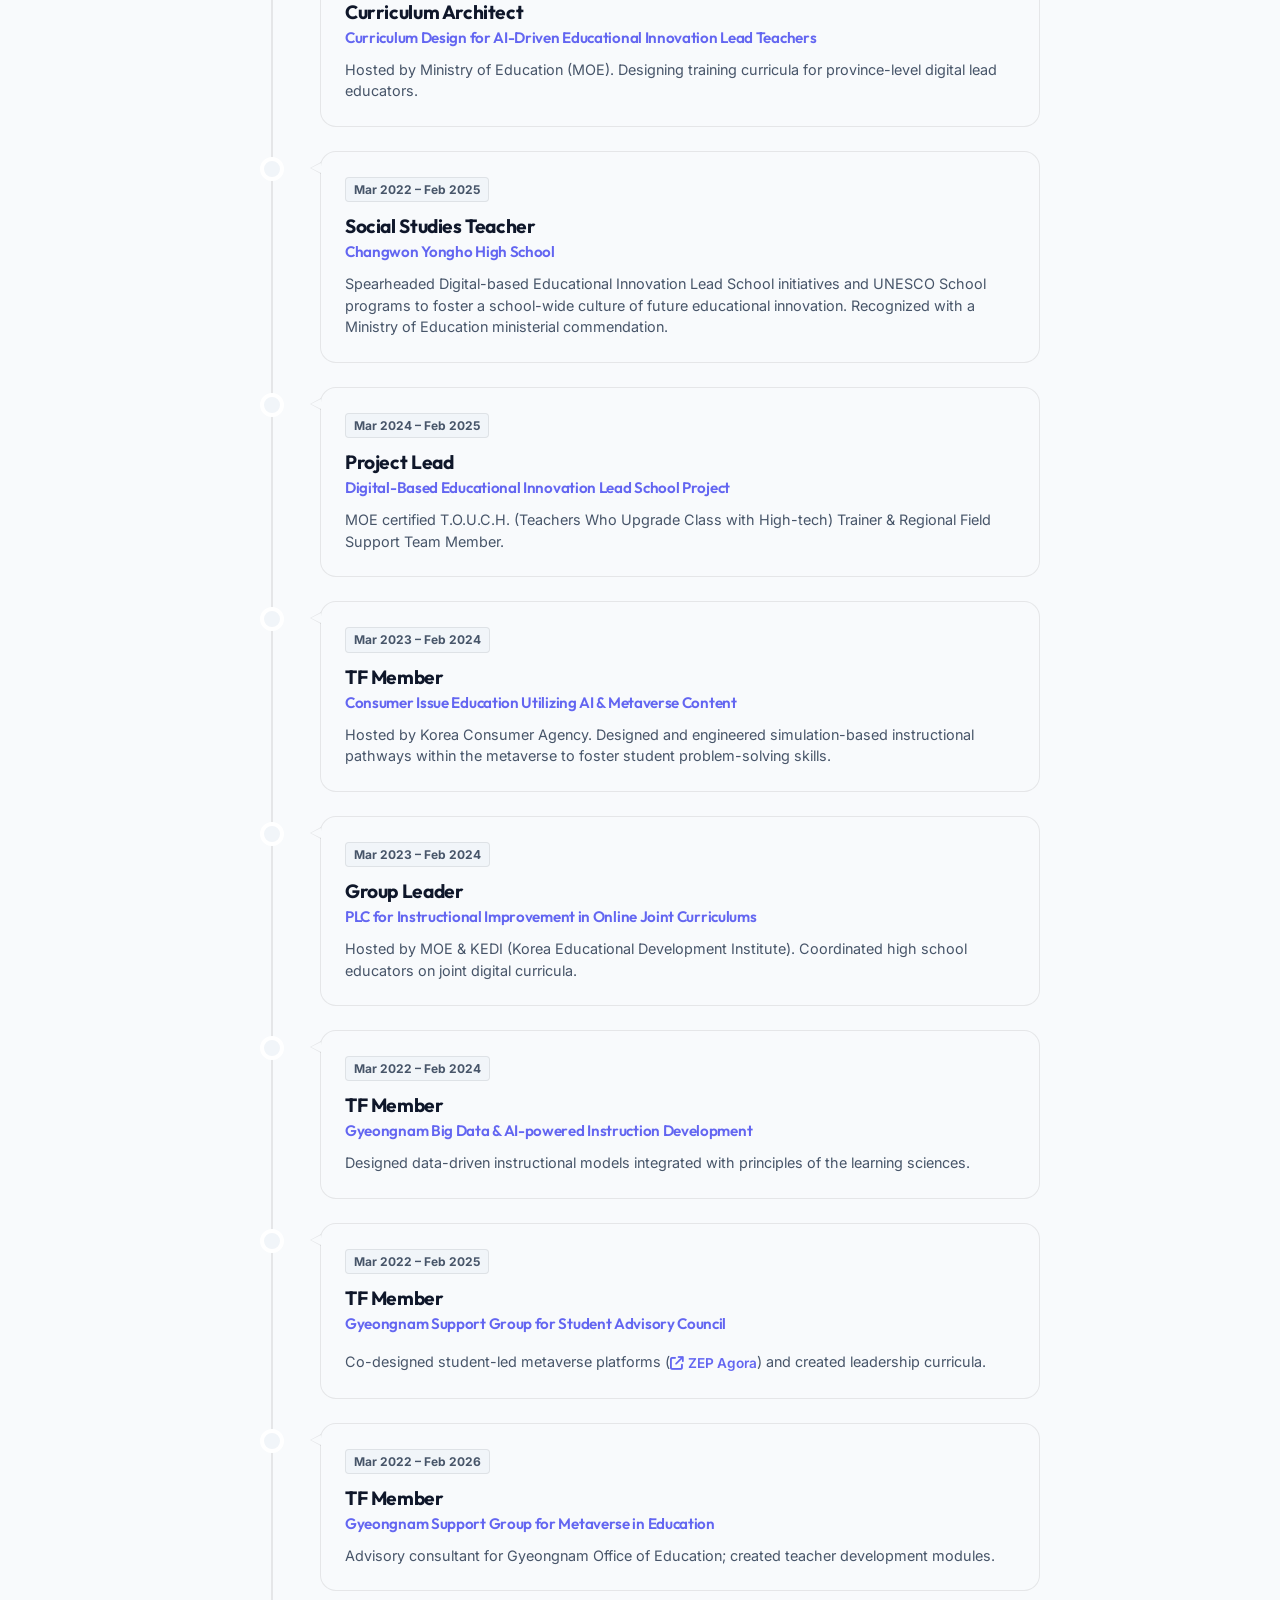
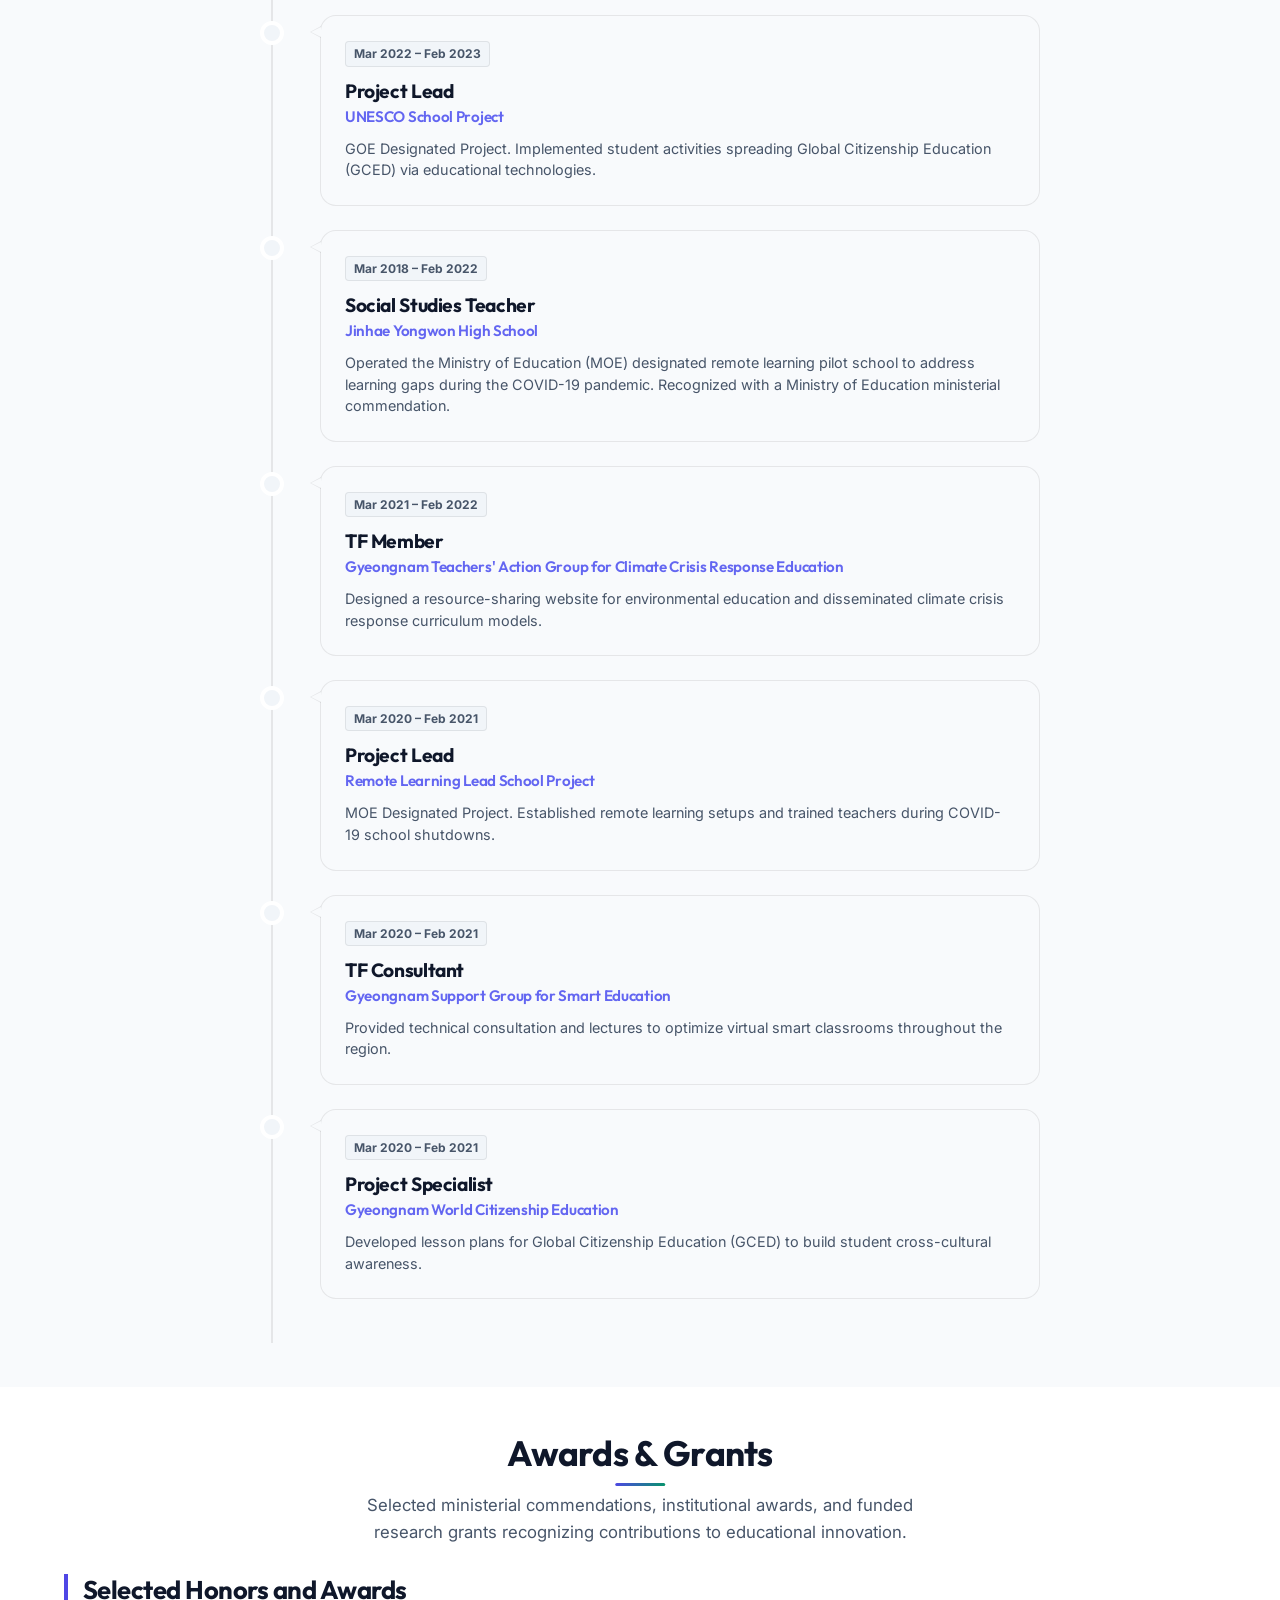
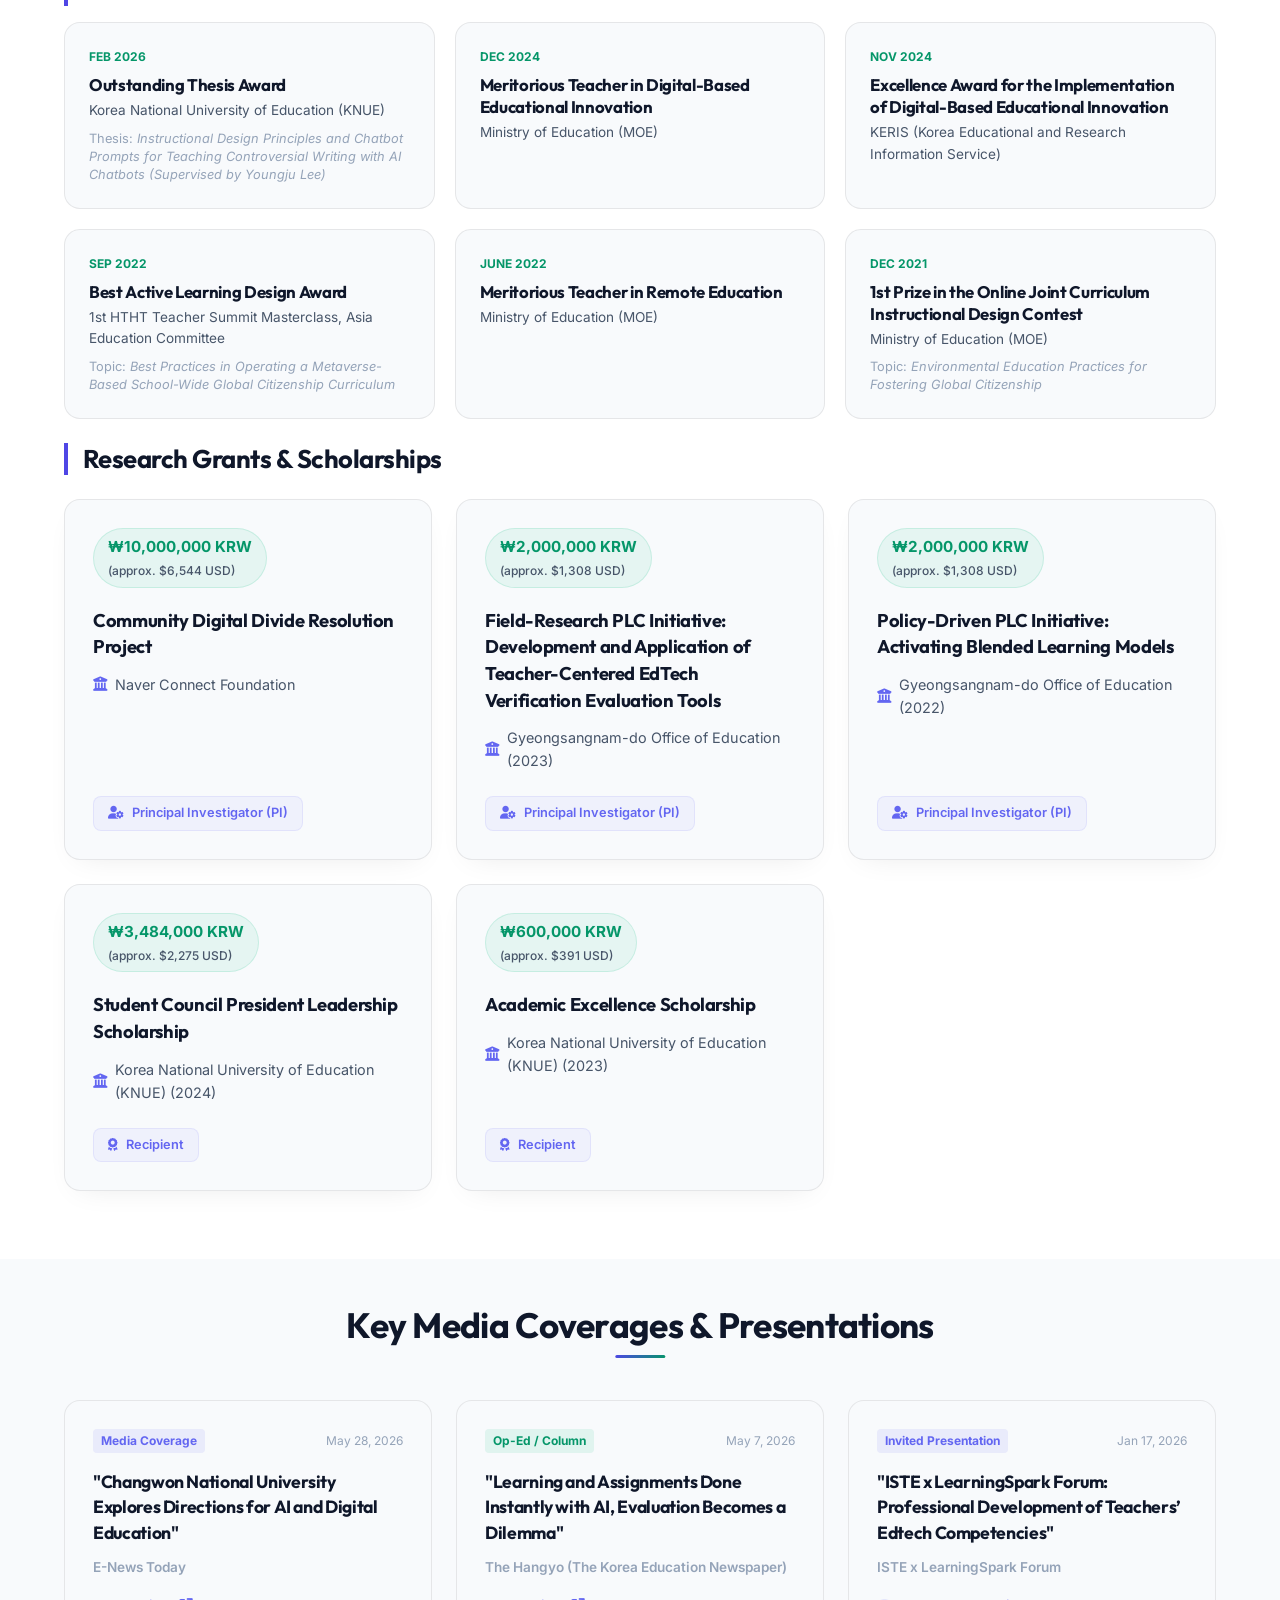
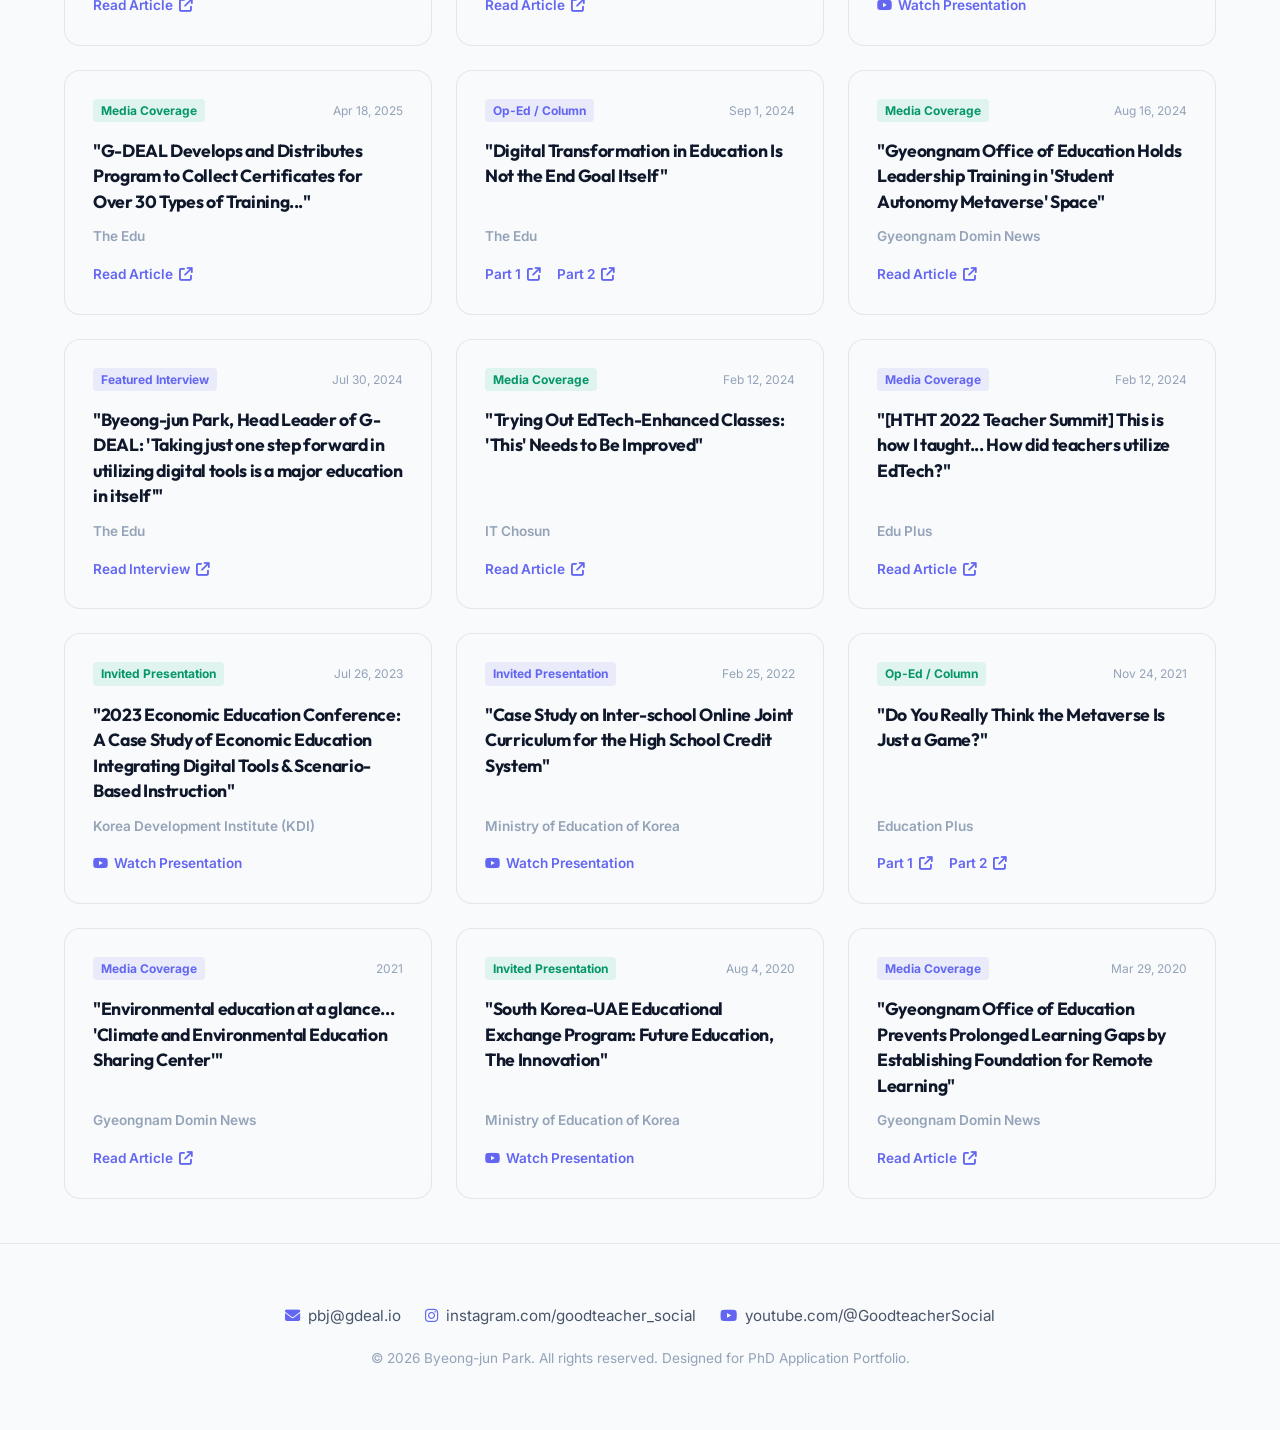
==== commit aaea2530: "Feature: add Vibe Apps (AI Prototyping) portfolio page with responsive layout and projects grid" ====
--- a/index.html
+++ b/index.html
@@ -31,7 +31,7 @@
     <link rel="stylesheet" href="https://cdnjs.cloudflare.com/ajax/libs/font-awesome/6.4.0/css/all.min.css">
     
     <!-- Stylesheet -->
-    <link rel="stylesheet" href="style.css?v=2.1">
+    <link rel="stylesheet" href="style.css?v=2.2">
 </head>
 <body data-theme="light">
     <!-- Navigation -->
@@ -48,6 +48,7 @@
                 <li><a href="#experience" class="nav-link">Experience</a></li>
                 <li><a href="#awards" class="nav-link">Awards & Grants</a></li>
                 <li><a href="#media" class="nav-link">Media & Coverages</a></li>
+                <li><a href="vibe-portfolio.html" class="nav-link"><i class="fa-solid fa-code"></i> Vibe Apps</a></li>
             </ul>
             <div class="nav-actions">
                 <button class="mobile-menu-toggle" id="mobile-menu-toggle" aria-label="Toggle navigation menu">
@@ -67,6 +68,7 @@
             <li><a href="#experience" class="mobile-nav-link">Experience</a></li>
             <li><a href="#awards" class="mobile-nav-link">Awards & Grants</a></li>
             <li><a href="#media" class="mobile-nav-link">Media & Coverages</a></li>
+            <li><a href="vibe-portfolio.html" class="mobile-nav-link"><i class="fa-solid fa-code"></i> Vibe Apps</a></li>
         </ul>
     </div>
 
--- a/style.css
+++ b/style.css
@@ -1740,7 +1740,7 @@
    RESPONSIVE DESIGN (MEDIA QUERIES)
    ========================================================================== */
 @media (max-width: 992px) {
-    .about-academic-layout, .skills-grid-detailed, .agenda-grid, .grants-grid, .secondary-interests-grid {
+    .about-academic-layout, .skills-grid-detailed, .agenda-grid, .grants-grid, .secondary-interests-grid, .vibe-grid {
         grid-template-columns: 1fr;
         gap: 40px;
     }
@@ -1818,3 +1818,152 @@
         width: 100%;
     }
 }
+
+/* ==========================================================================
+   VIBE CODING PORTFOLIO SPECIFIC STYLES
+   ========================================================================== */
+.vibe-portfolio-section {
+    padding: 100px 0;
+}
+
+.vibe-grid {
+    display: grid;
+    grid-template-columns: repeat(auto-fill, minmax(360px, 1fr));
+    gap: 30px;
+    margin-top: 40px;
+}
+
+.vibe-card {
+    background: var(--bg-secondary);
+    border: 1px solid var(--border-color);
+    border-radius: var(--border-radius-md);
+    padding: 32px;
+    display: flex;
+    flex-direction: column;
+    height: 100%;
+    transition: transform var(--transition-medium), border-color var(--transition-medium), box-shadow var(--transition-medium);
+    box-shadow: var(--card-shadow);
+}
+
+.vibe-card:hover {
+    transform: translateY(-5px);
+    border-color: var(--accent-light);
+    box-shadow: 0 12px 30px rgba(16, 185, 129, 0.1);
+}
+
+.vibe-card-header {
+    display: flex;
+    justify-content: space-between;
+    align-items: flex-start;
+    margin-bottom: 20px;
+    gap: 12px;
+}
+
+.vibe-category-badge {
+    font-size: 0.75rem;
+    font-weight: 700;
+    padding: 4px 10px;
+    border-radius: 4px;
+    text-transform: uppercase;
+    letter-spacing: 0.05em;
+}
+
+/* Category Badge Colors */
+.vibe-category-badge.tpd {
+    color: var(--primary-light);
+    background: rgba(99, 102, 241, 0.1);
+    border: 1px solid rgba(99, 102, 241, 0.2);
+}
+
+.vibe-category-badge.se {
+    color: var(--accent-light);
+    background: rgba(16, 185, 129, 0.1);
+    border: 1px solid rgba(16, 185, 129, 0.2);
+}
+
+.vibe-category-badge.aa {
+    color: #f59e0b; /* amber-500 */
+    background: rgba(245, 158, 11, 0.1);
+    border: 1px solid rgba(245, 158, 11, 0.2);
+}
+
+.vibe-card-icon {
+    font-size: 1.5rem;
+    color: var(--accent-light);
+    background: rgba(16, 185, 129, 0.1);
+    width: 48px;
+    height: 48px;
+    border-radius: 12px;
+    display: flex;
+    align-items: center;
+    justify-content: center;
+    flex-shrink: 0;
+}
+
+.vibe-card h3 {
+    font-family: var(--font-heading);
+    font-size: 1.3rem;
+    color: var(--text-primary);
+    margin-bottom: 12px;
+    line-height: 1.4;
+    font-weight: 700;
+}
+
+.vibe-tech-stack {
+    display: flex;
+    flex-wrap: wrap;
+    gap: 8px;
+    margin-bottom: 24px;
+    padding-bottom: 16px;
+    border-bottom: 1px dashed var(--border-color);
+}
+
+.vibe-tech-badge {
+    font-size: 0.72rem;
+    font-weight: 600;
+    color: var(--text-secondary);
+    background: var(--bg-tertiary);
+    border: 1px solid var(--border-color);
+    padding: 3px 8px;
+    border-radius: 4px;
+    display: flex;
+    align-items: center;
+    gap: 4px;
+}
+
+.vibe-tech-badge i {
+    font-size: 0.8rem;
+    color: var(--primary-light);
+}
+
+.vibe-details {
+    list-style: none;
+    padding: 0;
+    margin: 0 0 30px 0;
+    display: flex;
+    flex-direction: column;
+    gap: 12px;
+    flex-grow: 1;
+}
+
+.vibe-details li {
+    font-size: 0.9rem;
+    color: var(--text-secondary);
+    line-height: 1.5;
+    position: relative;
+    padding-left: 18px;
+}
+
+.vibe-details li::before {
+    content: "•";
+    position: absolute;
+    left: 4px;
+    color: var(--accent-light);
+    font-weight: bold;
+}
+
+.vibe-card-btn {
+    margin-top: auto;
+    width: 100%;
+    text-align: center;
+}
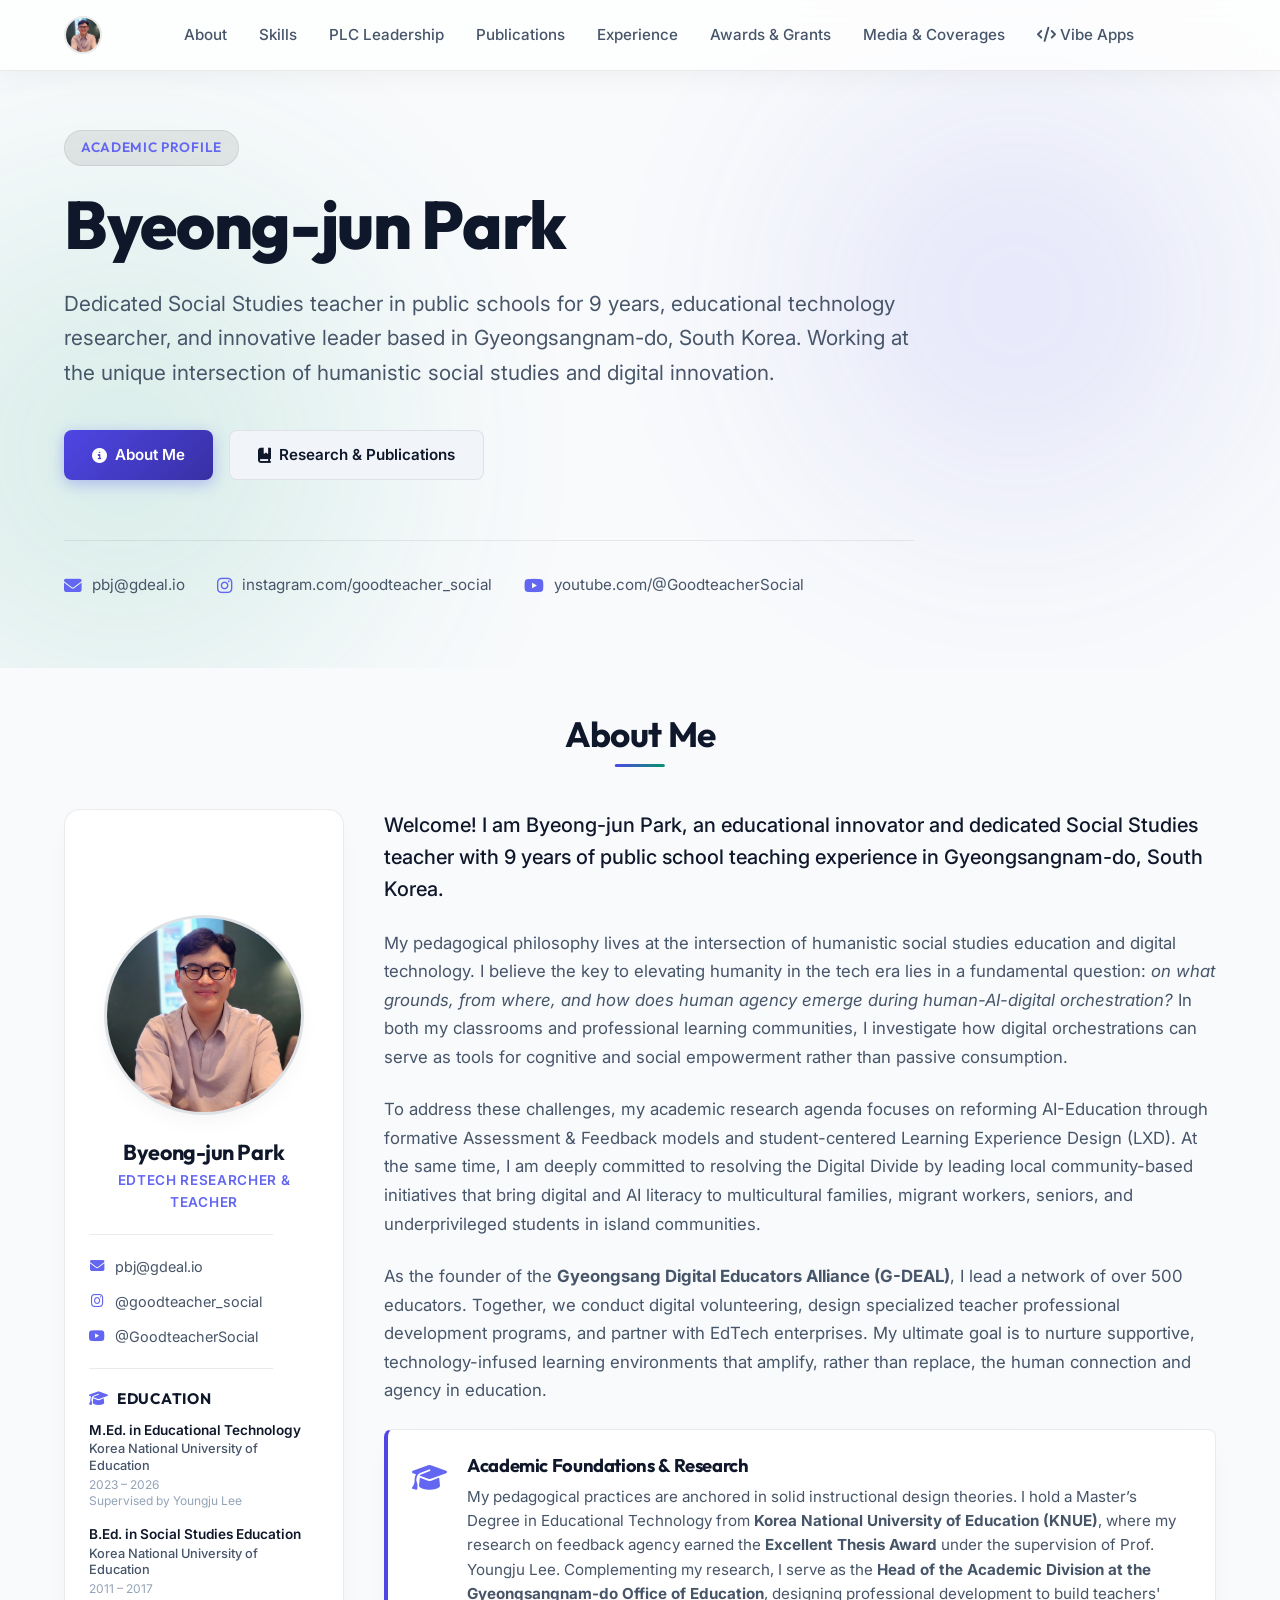
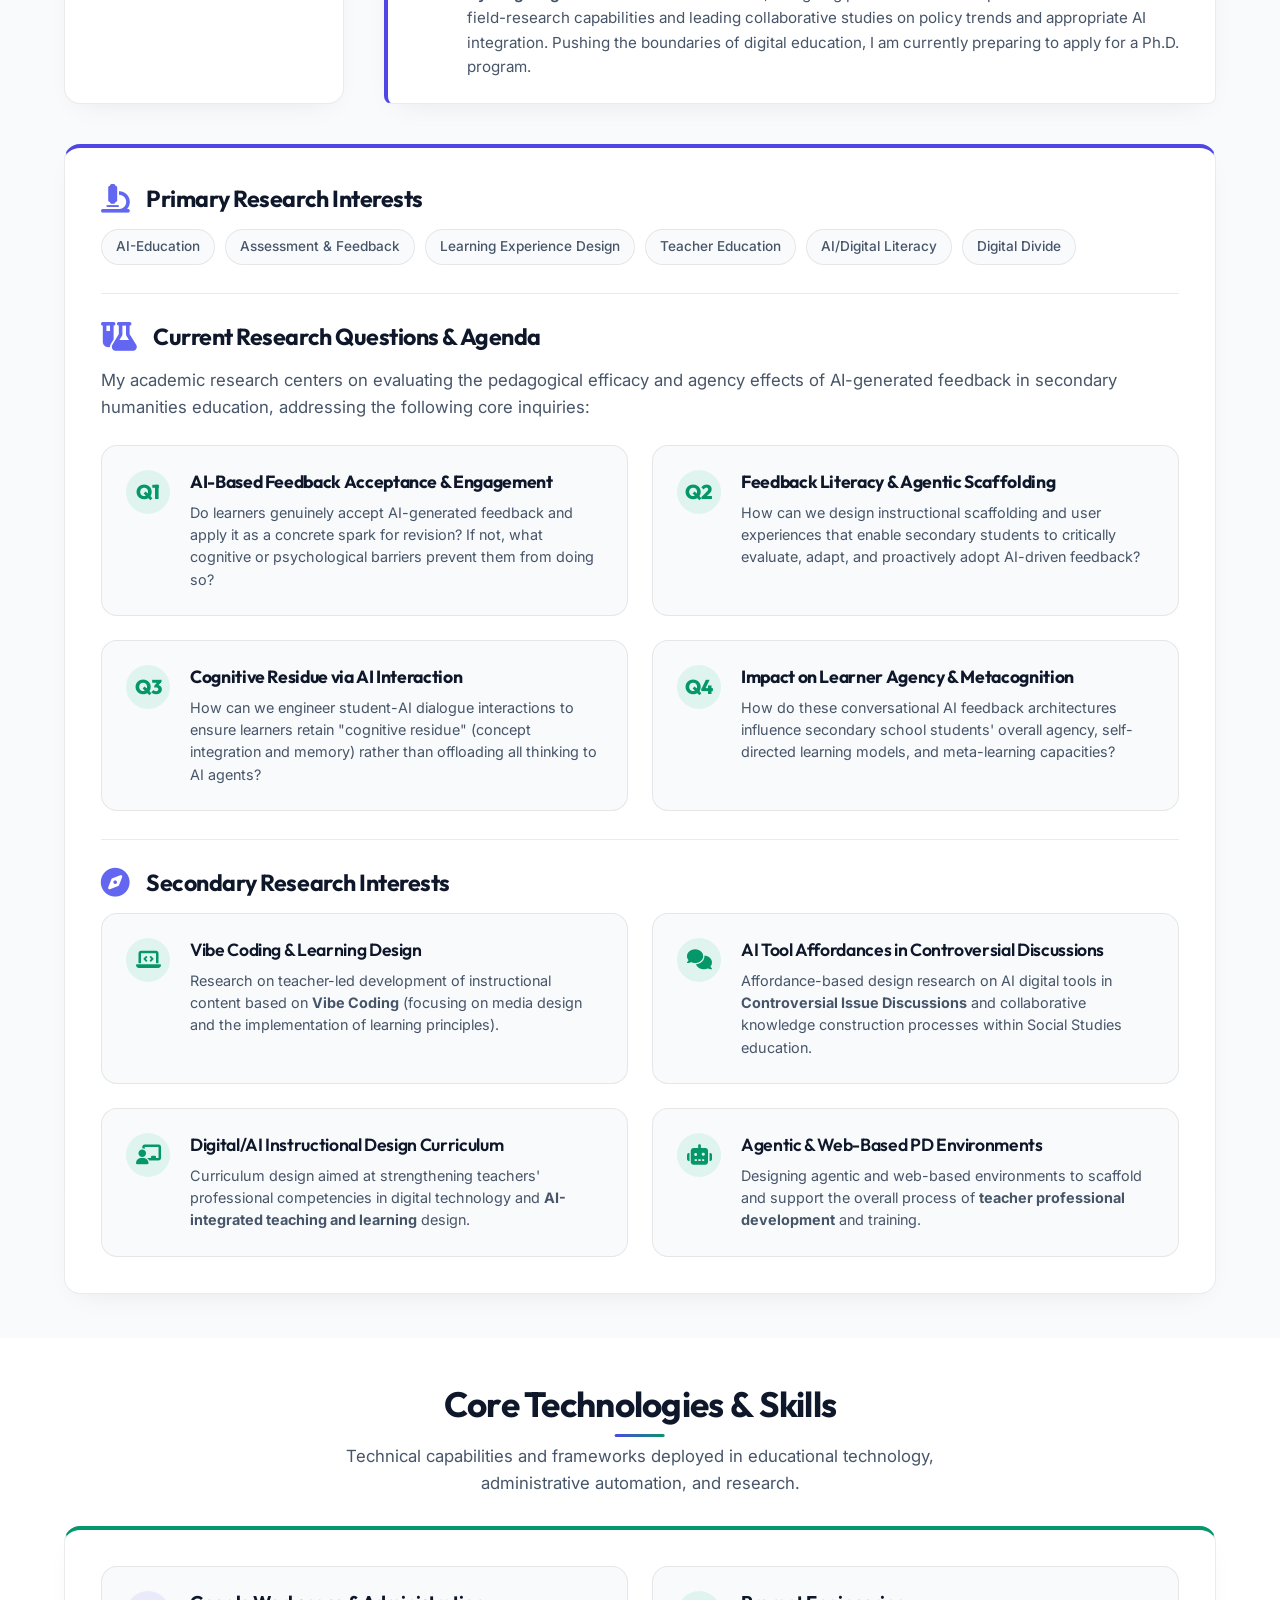
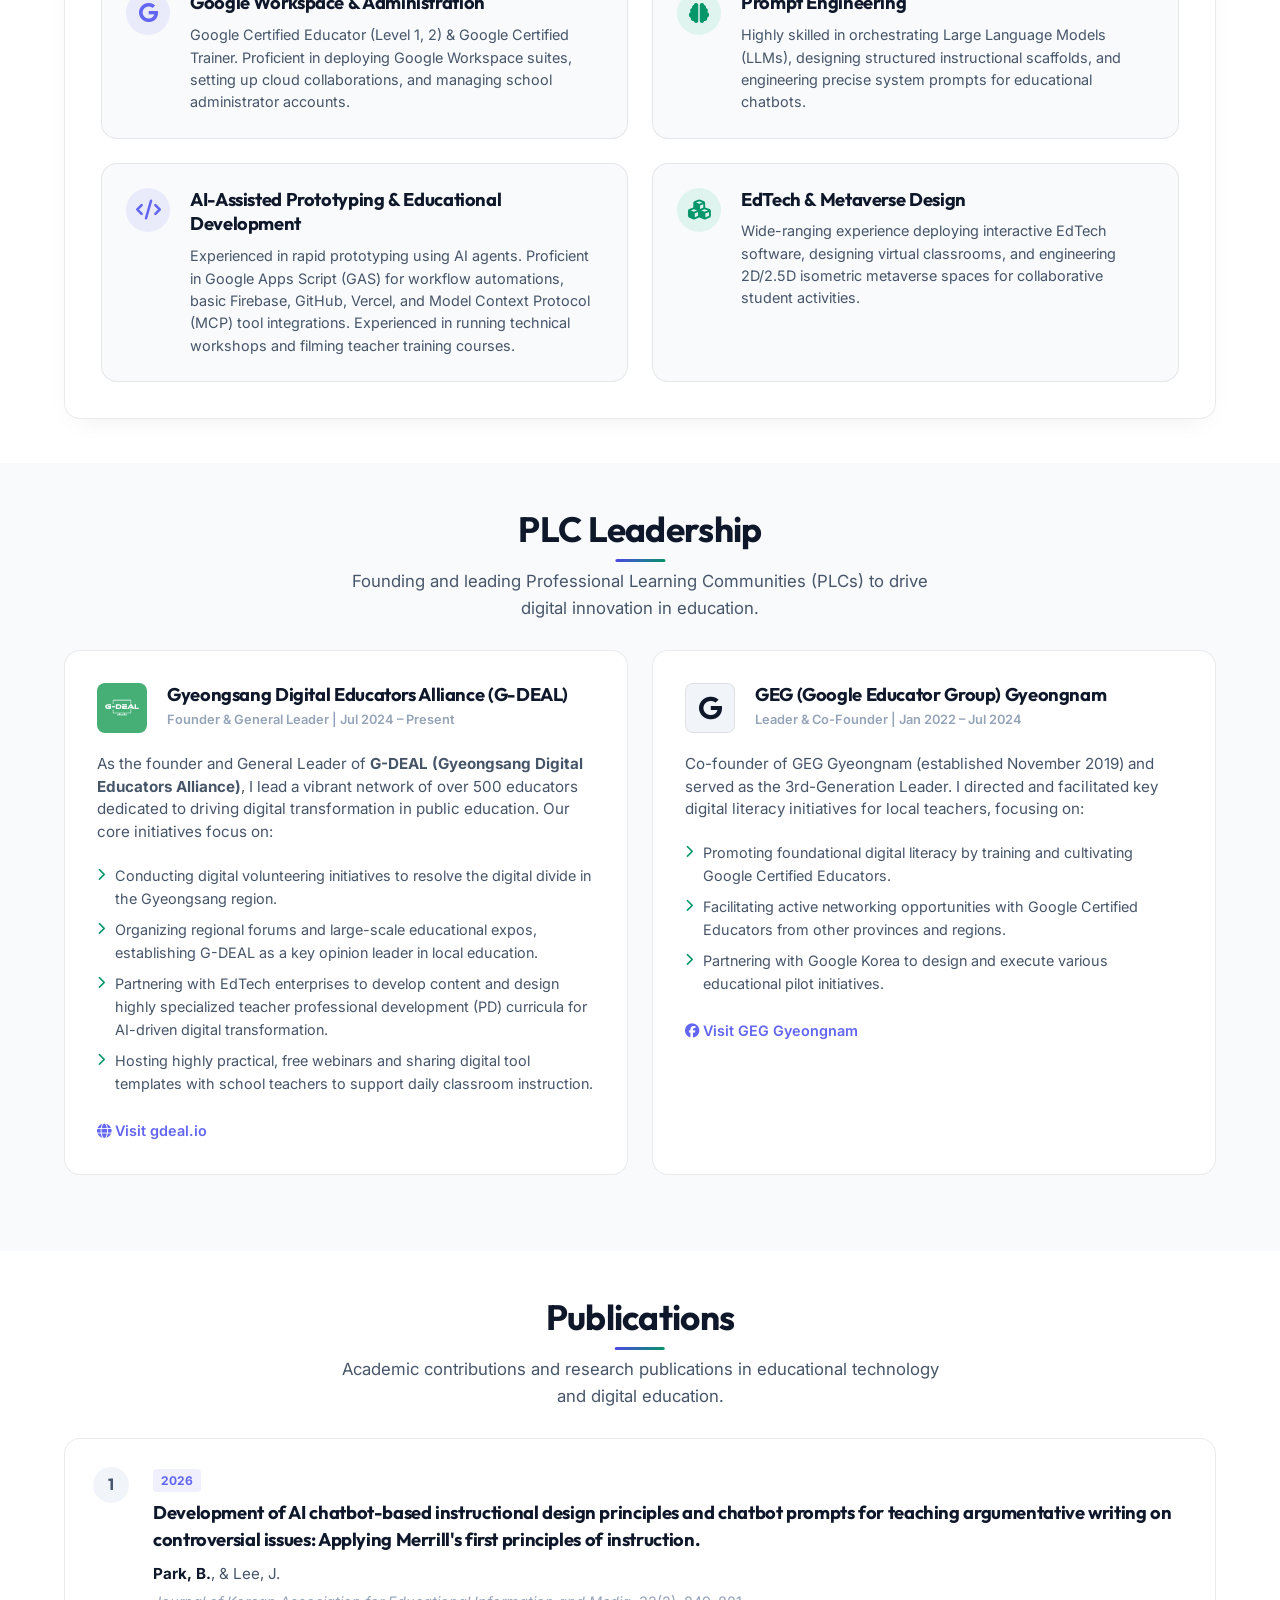
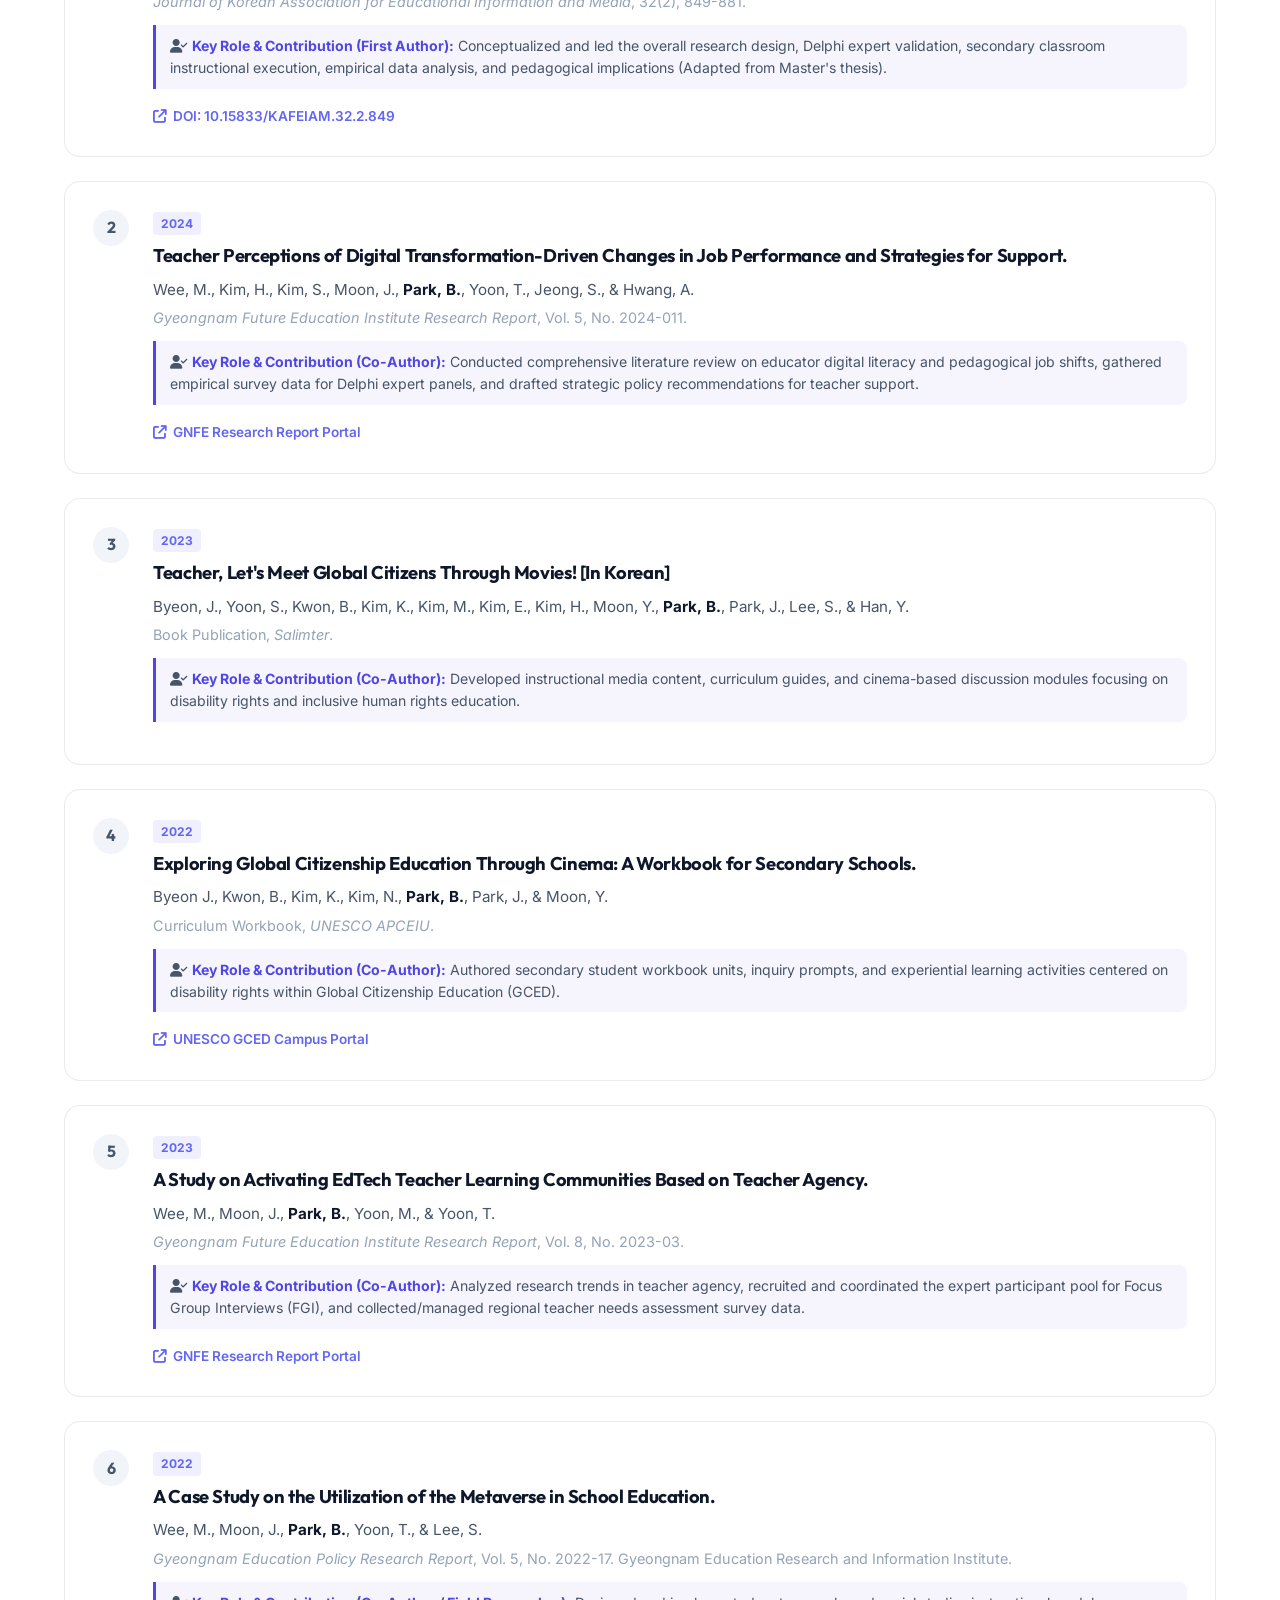
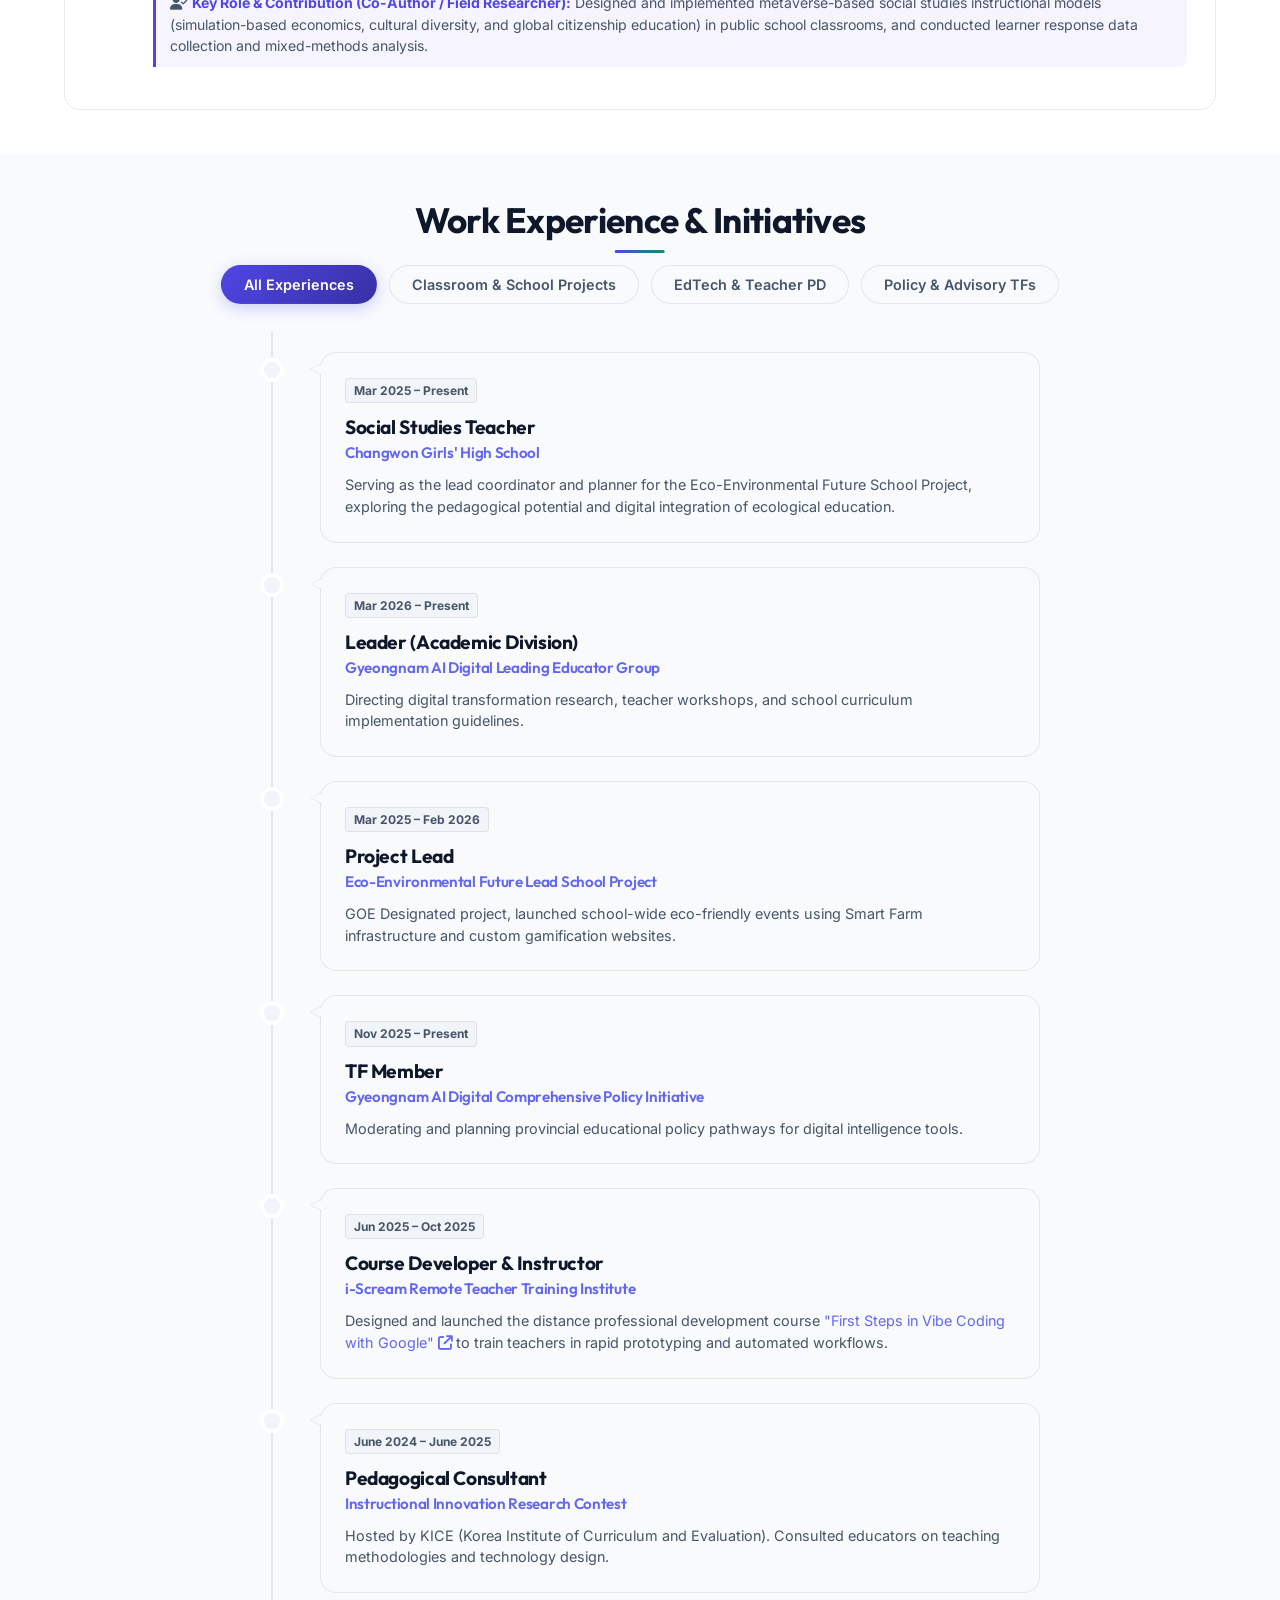
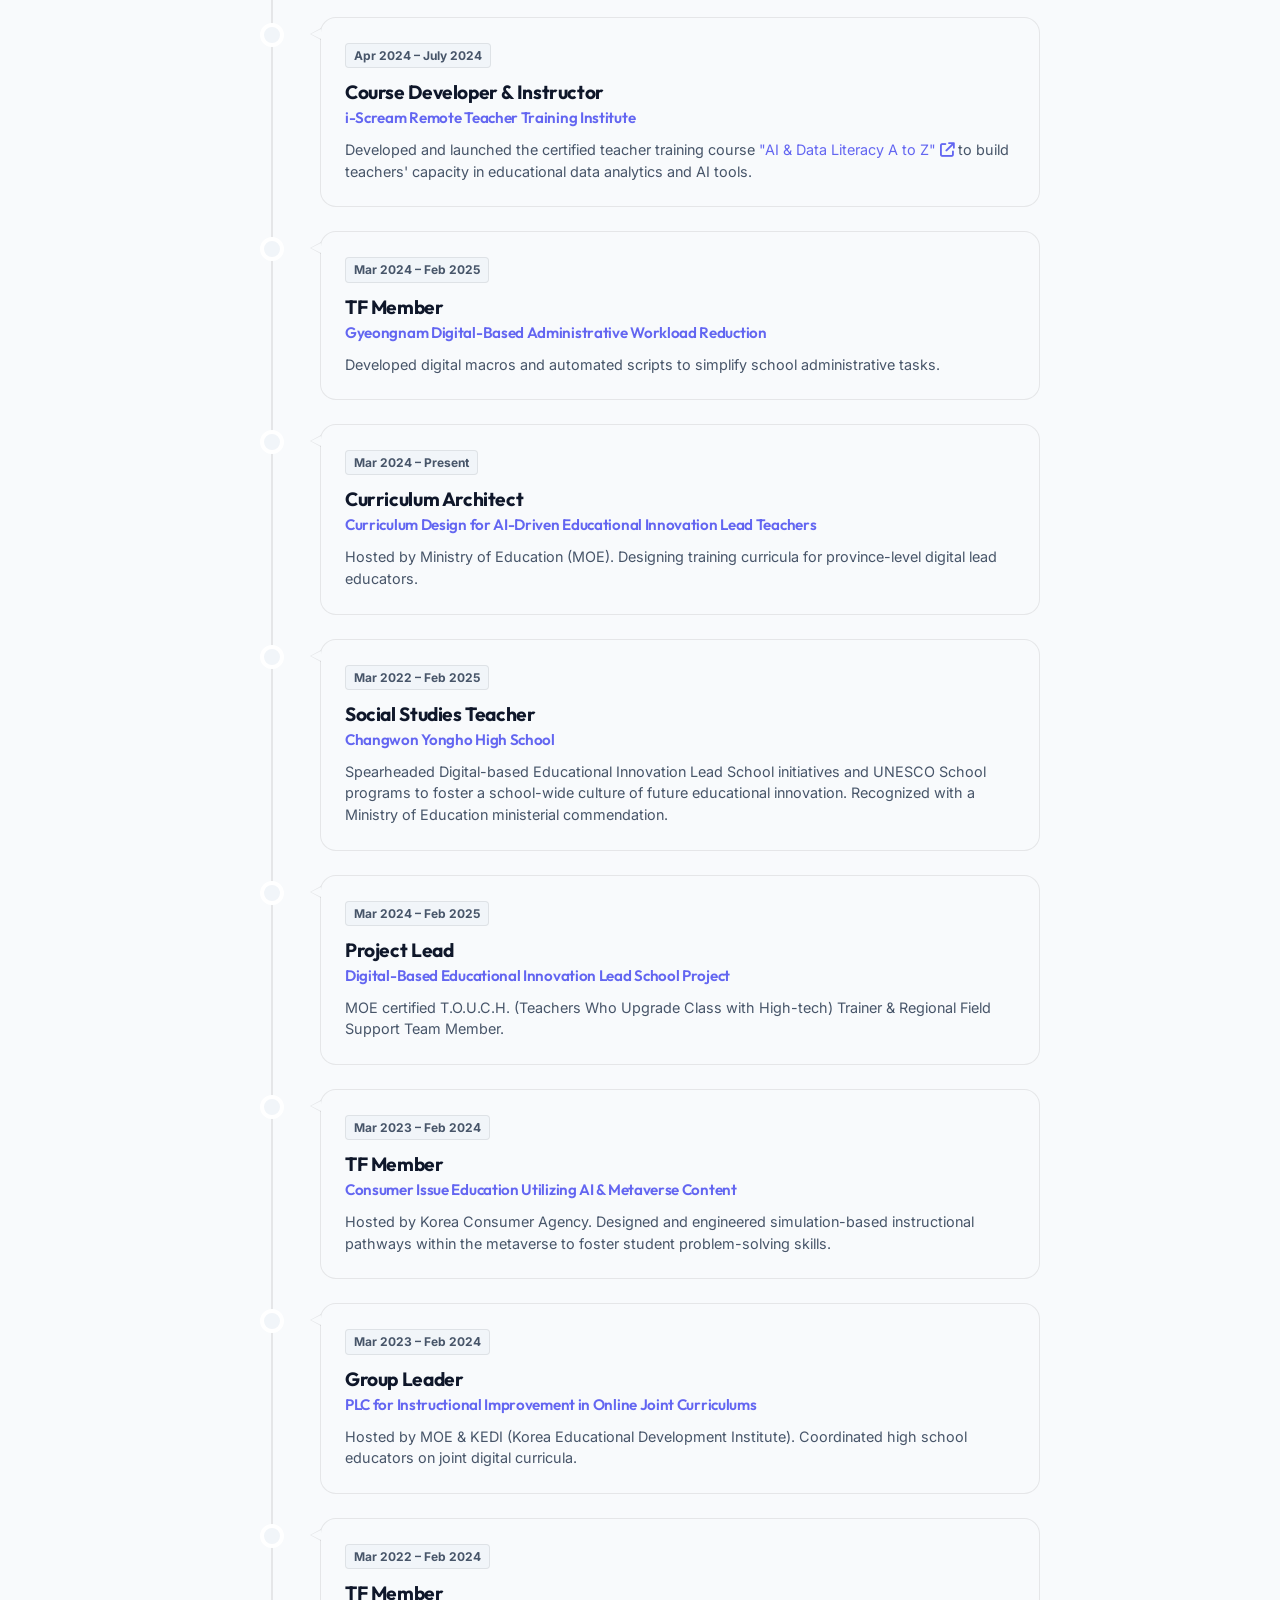
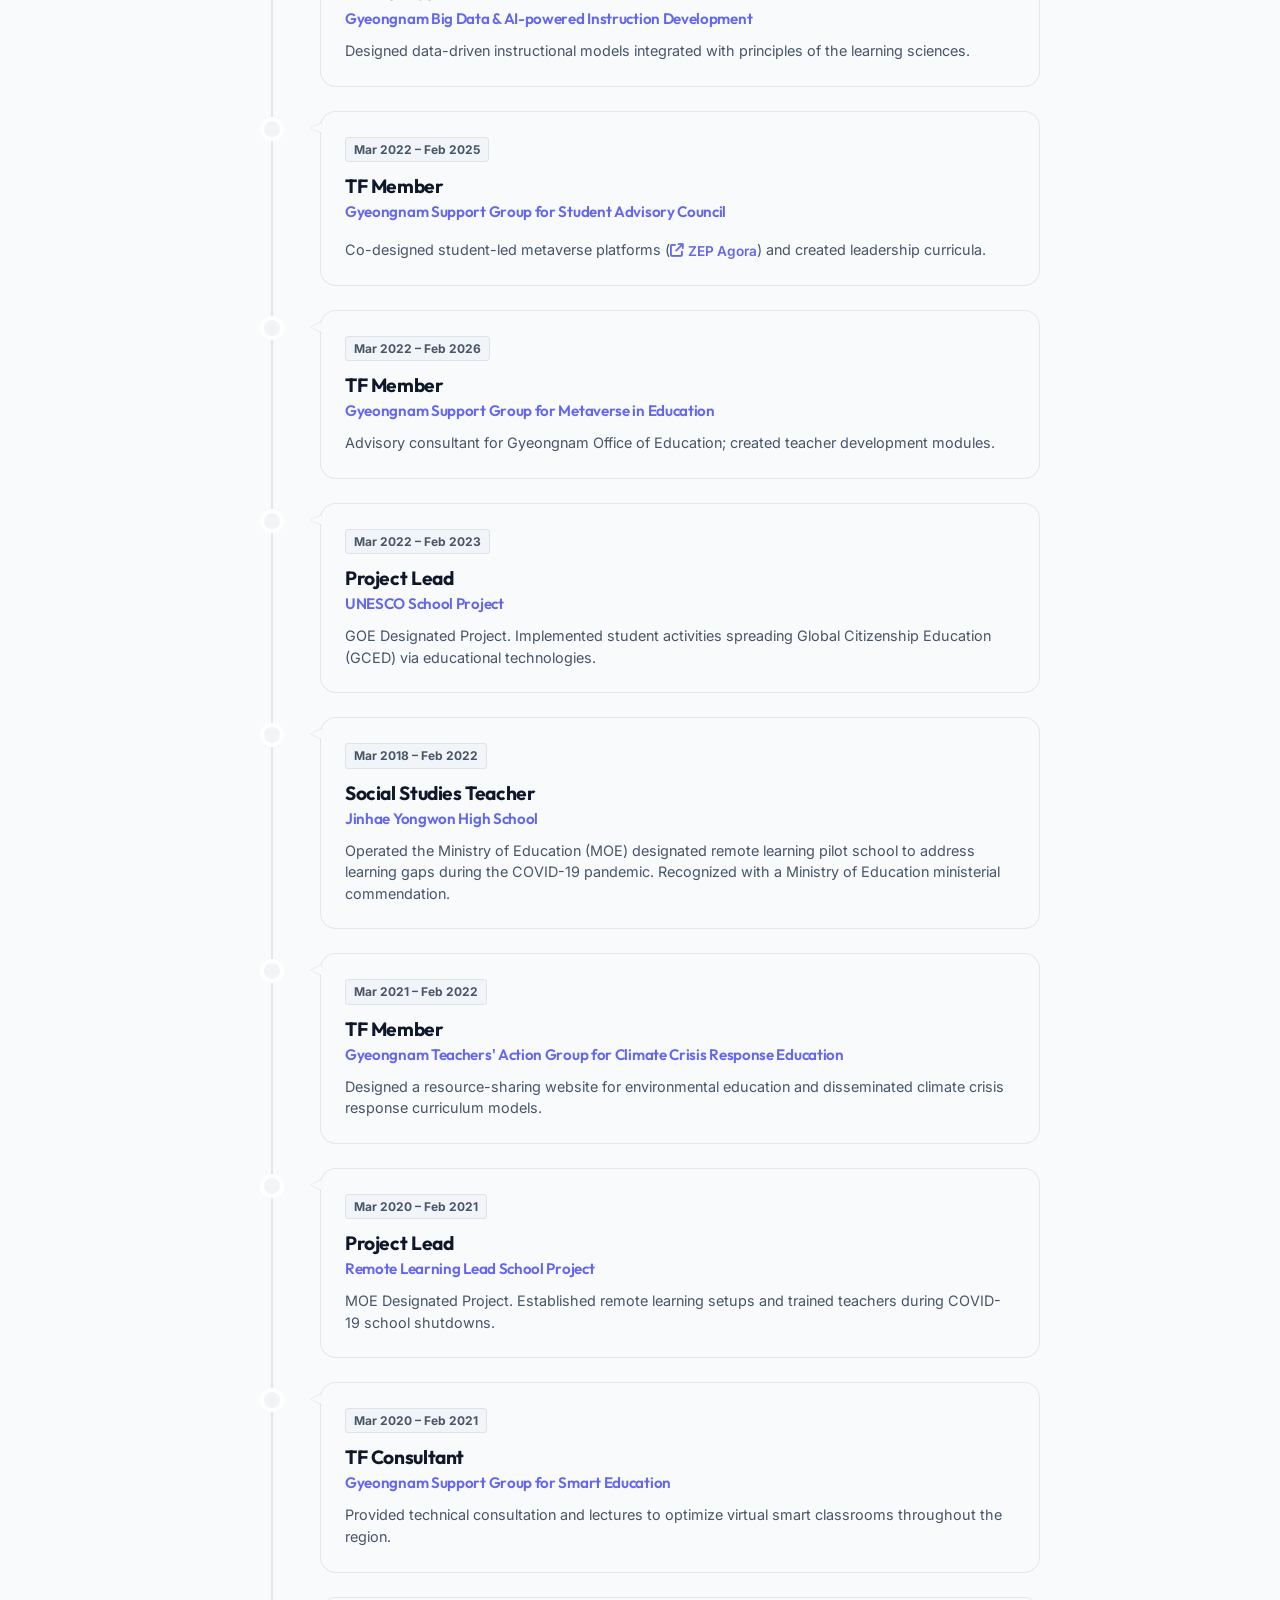
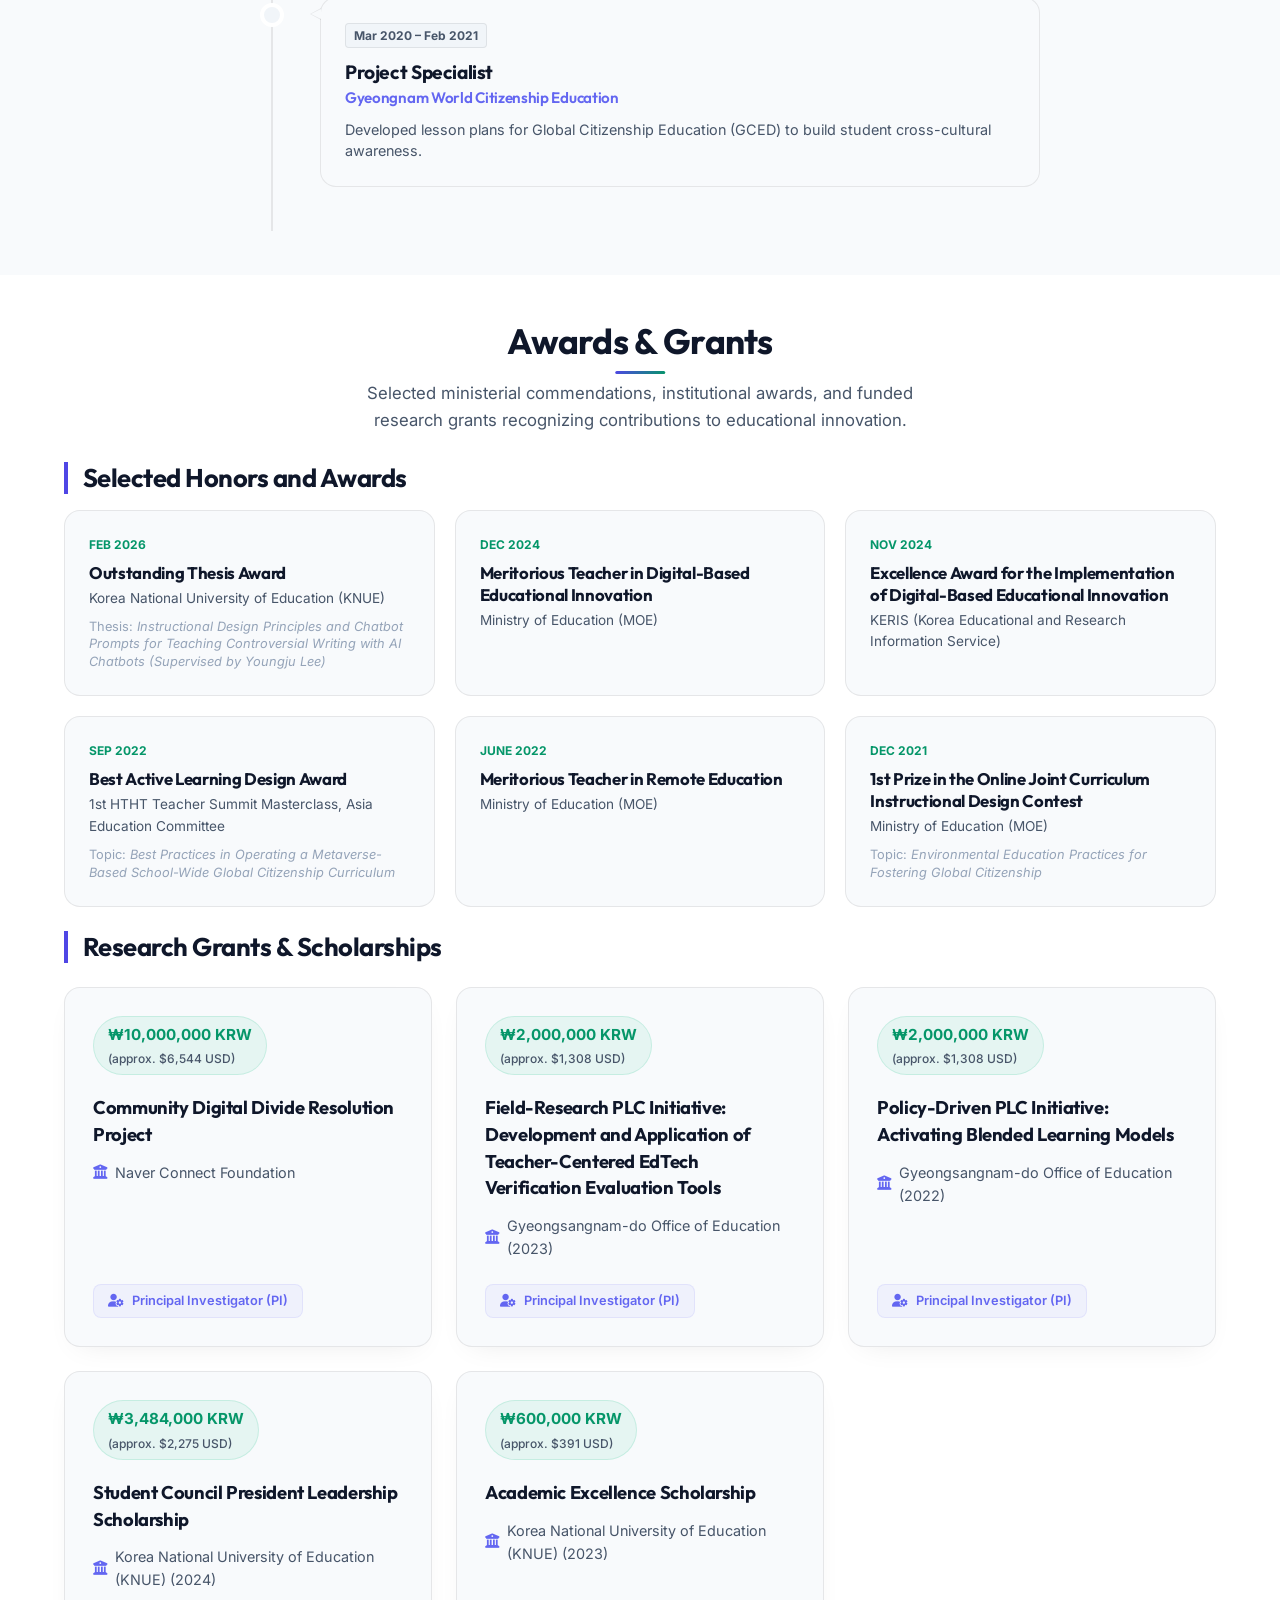
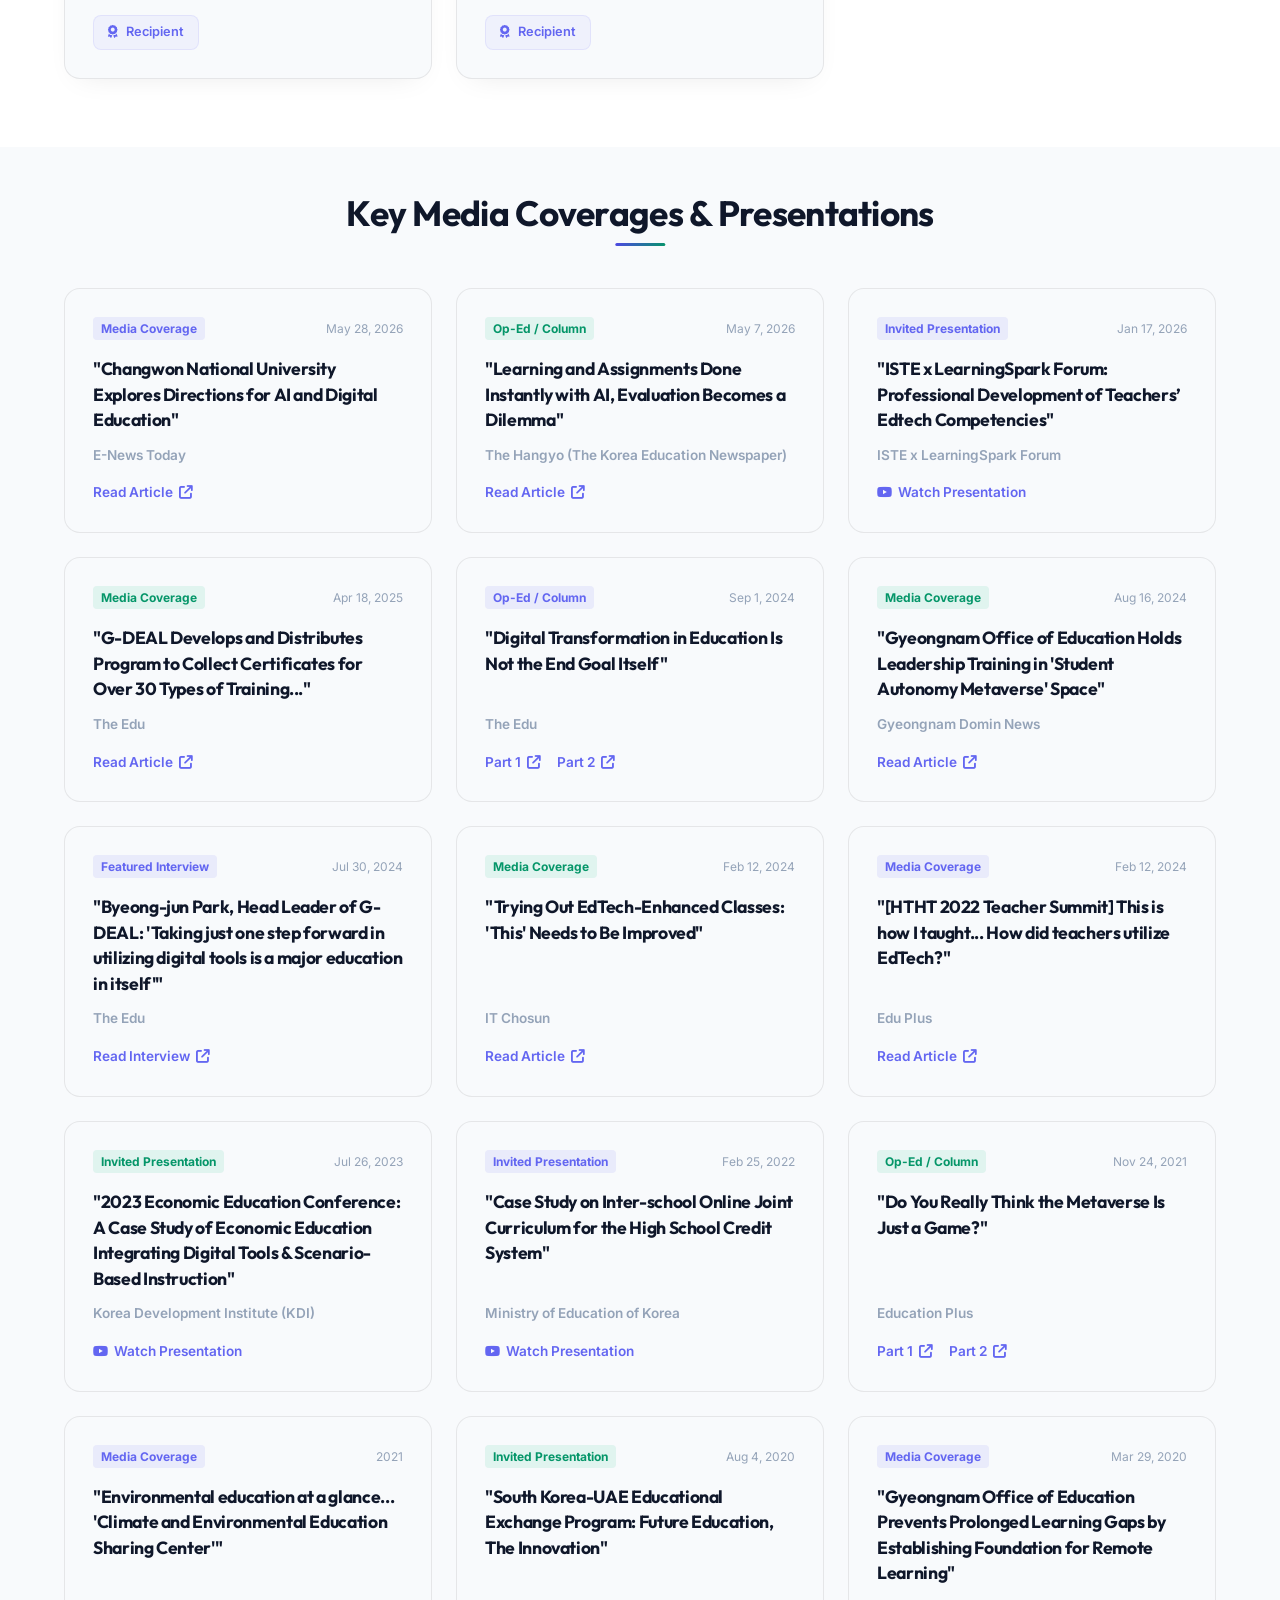
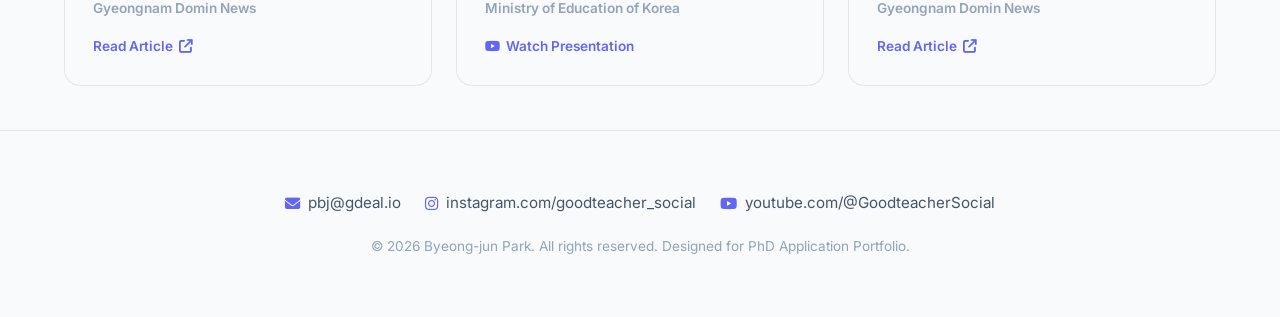
==== commit 797995a8: "feat: add detailed research roles and contributions in English to Publications section" ====
--- a/index.html
+++ b/index.html
@@ -401,6 +401,7 @@
                         <h4 class="pub-title">Development of AI chatbot-based instructional design principles and chatbot prompts for teaching argumentative writing on controversial issues: Applying Merrill's first principles of instruction.</h4>
                         <p class="pub-authors"><strong>Park, B.</strong>, & Lee, J.</p>
                         <p class="pub-journal"><em>Journal of Korean Association for Educational Information and Media</em>, 32(2), 849-881.</p>
+                        <p class="pub-role"><i class="fa-solid fa-user-check"></i> <strong>Key Role & Contribution (First Author):</strong> Conceptualized and led the overall research design, Delphi expert validation, secondary classroom instructional execution, empirical data analysis, and pedagogical implications (Adapted from Master's thesis).</p>
                         <a href="http://dx.doi.org/10.15833/KAFEIAM.32.2.849" target="_blank" class="pub-doi"><i class="fa-solid fa-arrow-up-right-from-square"></i> DOI: 10.15833/KAFEIAM.32.2.849</a>
                     </div>
                 </div>
@@ -412,6 +413,7 @@
                         <h4 class="pub-title">Teacher Perceptions of Digital Transformation-Driven Changes in Job Performance and Strategies for Support.</h4>
                         <p class="pub-authors">Wee, M., Kim, H., Kim, S., Moon, J., <strong>Park, B.</strong>, Yoon, T., Jeong, S., & Hwang, A.</p>
                         <p class="pub-journal"><em>Gyeongnam Future Education Institute Research Report</em>, Vol. 5, No. 2024-011.</p>
+                        <p class="pub-role"><i class="fa-solid fa-user-check"></i> <strong>Key Role & Contribution (Co-Author):</strong> Conducted comprehensive literature review on educator digital literacy and pedagogical job shifts, gathered empirical survey data for Delphi expert panels, and drafted strategic policy recommendations for teacher support.</p>
                         <a href="https://gnfe.gne.go.kr/gnfe/na/ntt/selectNttInfo.do?nttSn=2815597" target="_blank" class="pub-doi"><i class="fa-solid fa-arrow-up-right-from-square"></i> GNFE Research Report Portal</a>
                     </div>
                 </div>
@@ -423,6 +425,7 @@
                         <h4 class="pub-title">Teacher, Let's Meet Global Citizens Through Movies! [In Korean]</h4>
                         <p class="pub-authors">Byeon, J., Yoon, S., Kwon, B., Kim, K., Kim, M., Kim, E., Kim, H., Moon, Y., <strong>Park, B.</strong>, Park, J., Lee, S., & Han, Y.</p>
                         <p class="pub-journal">Book Publication, <em>Salimter</em>.</p>
+                        <p class="pub-role"><i class="fa-solid fa-user-check"></i> <strong>Key Role & Contribution (Co-Author):</strong> Developed instructional media content, curriculum guides, and cinema-based discussion modules focusing on disability rights and inclusive human rights education.</p>
                     </div>
                 </div>
                 <!-- Pub 4 -->
@@ -433,6 +436,7 @@
                         <h4 class="pub-title">Exploring Global Citizenship Education Through Cinema: A Workbook for Secondary Schools.</h4>
                         <p class="pub-authors">Byeon J., Kwon, B., Kim, K., Kim, N., <strong>Park, B.</strong>, Park, J., & Moon, Y.</p>
                         <p class="pub-journal">Curriculum Workbook, <em>UNESCO APCEIU</em>.</p>
+                        <p class="pub-role"><i class="fa-solid fa-user-check"></i> <strong>Key Role & Contribution (Co-Author):</strong> Authored secondary student workbook units, inquiry prompts, and experiential learning activities centered on disability rights within Global Citizenship Education (GCED).</p>
                         <a href="https://www.gcedonlinecampus.org/mod/ubboard/article.php?id=10&caid=277&bwid=4326" target="_blank" class="pub-doi"><i class="fa-solid fa-arrow-up-right-from-square"></i> UNESCO GCED Campus Portal</a>
                     </div>
                 </div>
@@ -444,6 +448,7 @@
                         <h4 class="pub-title">A Study on Activating EdTech Teacher Learning Communities Based on Teacher Agency.</h4>
                         <p class="pub-authors">Wee, M., Moon, J., <strong>Park, B.</strong>, Yoon, M., & Yoon, T.</p>
                         <p class="pub-journal"><em>Gyeongnam Future Education Institute Research Report</em>, Vol. 8, No. 2023-03.</p>
+                        <p class="pub-role"><i class="fa-solid fa-user-check"></i> <strong>Key Role & Contribution (Co-Author):</strong> Analyzed research trends in teacher agency, recruited and coordinated the expert participant pool for Focus Group Interviews (FGI), and collected/managed regional teacher needs assessment survey data.</p>
                         <a href="https://gnfe.gne.go.kr/gnfe/na/ntt/selectNttInfo.do?nttSn=2563882" target="_blank" class="pub-doi"><i class="fa-solid fa-arrow-up-right-from-square"></i> GNFE Research Report Portal</a>
                     </div>
                 </div>
@@ -455,6 +460,7 @@
                         <h4 class="pub-title">A Case Study on the Utilization of the Metaverse in School Education.</h4>
                         <p class="pub-authors">Wee, M., Moon, J., <strong>Park, B.</strong>, Yoon, T., & Lee, S.</p>
                         <p class="pub-journal"><em>Gyeongnam Education Policy Research Report</em>, Vol. 5, No. 2022-17. Gyeongnam Education Research and Information Institute.</p>
+                        <p class="pub-role"><i class="fa-solid fa-user-check"></i> <strong>Key Role & Contribution (Co-Author / Field Researcher):</strong> Designed and implemented metaverse-based social studies instructional models (simulation-based economics, cultural diversity, and global citizenship education) in public school classrooms, and conducted learner response data collection and mixed-methods analysis.</p>
                     </div>
                 </div>
             </div>
--- a/style.css
+++ b/style.css
@@ -1193,6 +1193,31 @@
     gap: 6px;
     font-size: 0.85rem;
     font-weight: 600;
+}
+
+.pub-role {
+    font-size: 0.88rem;
+    color: var(--text-secondary);
+    background: rgba(99, 102, 241, 0.06);
+    border-left: 3px solid var(--primary-light);
+    padding: 10px 14px;
+    border-radius: 0 var(--border-radius-sm) var(--border-radius-sm) 0;
+    margin: 10px 0 14px 0;
+    line-height: 1.55;
+}
+
+[data-theme="light"] .pub-role {
+    background: rgba(79, 70, 229, 0.05);
+    border-left-color: var(--primary-color);
+}
+
+.pub-role strong {
+    color: var(--primary-light);
+    font-weight: 700;
+}
+
+[data-theme="light"] .pub-role strong {
+    color: var(--primary-color);
 }
 
 /* ==========================================================================
@@ -1887,6 +1912,12 @@
     border: 1px solid rgba(245, 158, 11, 0.2);
 }
 
+.vibe-category-badge.pd {
+    color: #a855f7; /* purple-500 */
+    background: rgba(168, 85, 247, 0.1);
+    border: 1px solid rgba(168, 85, 247, 0.2);
+}
+
 .vibe-card-icon {
     font-size: 1.5rem;
     color: var(--accent-light);
@@ -1967,3 +1998,14 @@
     width: 100%;
     text-align: center;
 }
+
+code {
+    font-family: ui-monospace, SFMono-Regular, Menlo, Monaco, Consolas, monospace;
+    background: var(--bg-tertiary);
+    border: 1px solid var(--border-color);
+    padding: 2px 6px;
+    border-radius: 4px;
+    font-size: 0.88em;
+    color: var(--accent-light);
+    font-weight: 600;
+}
